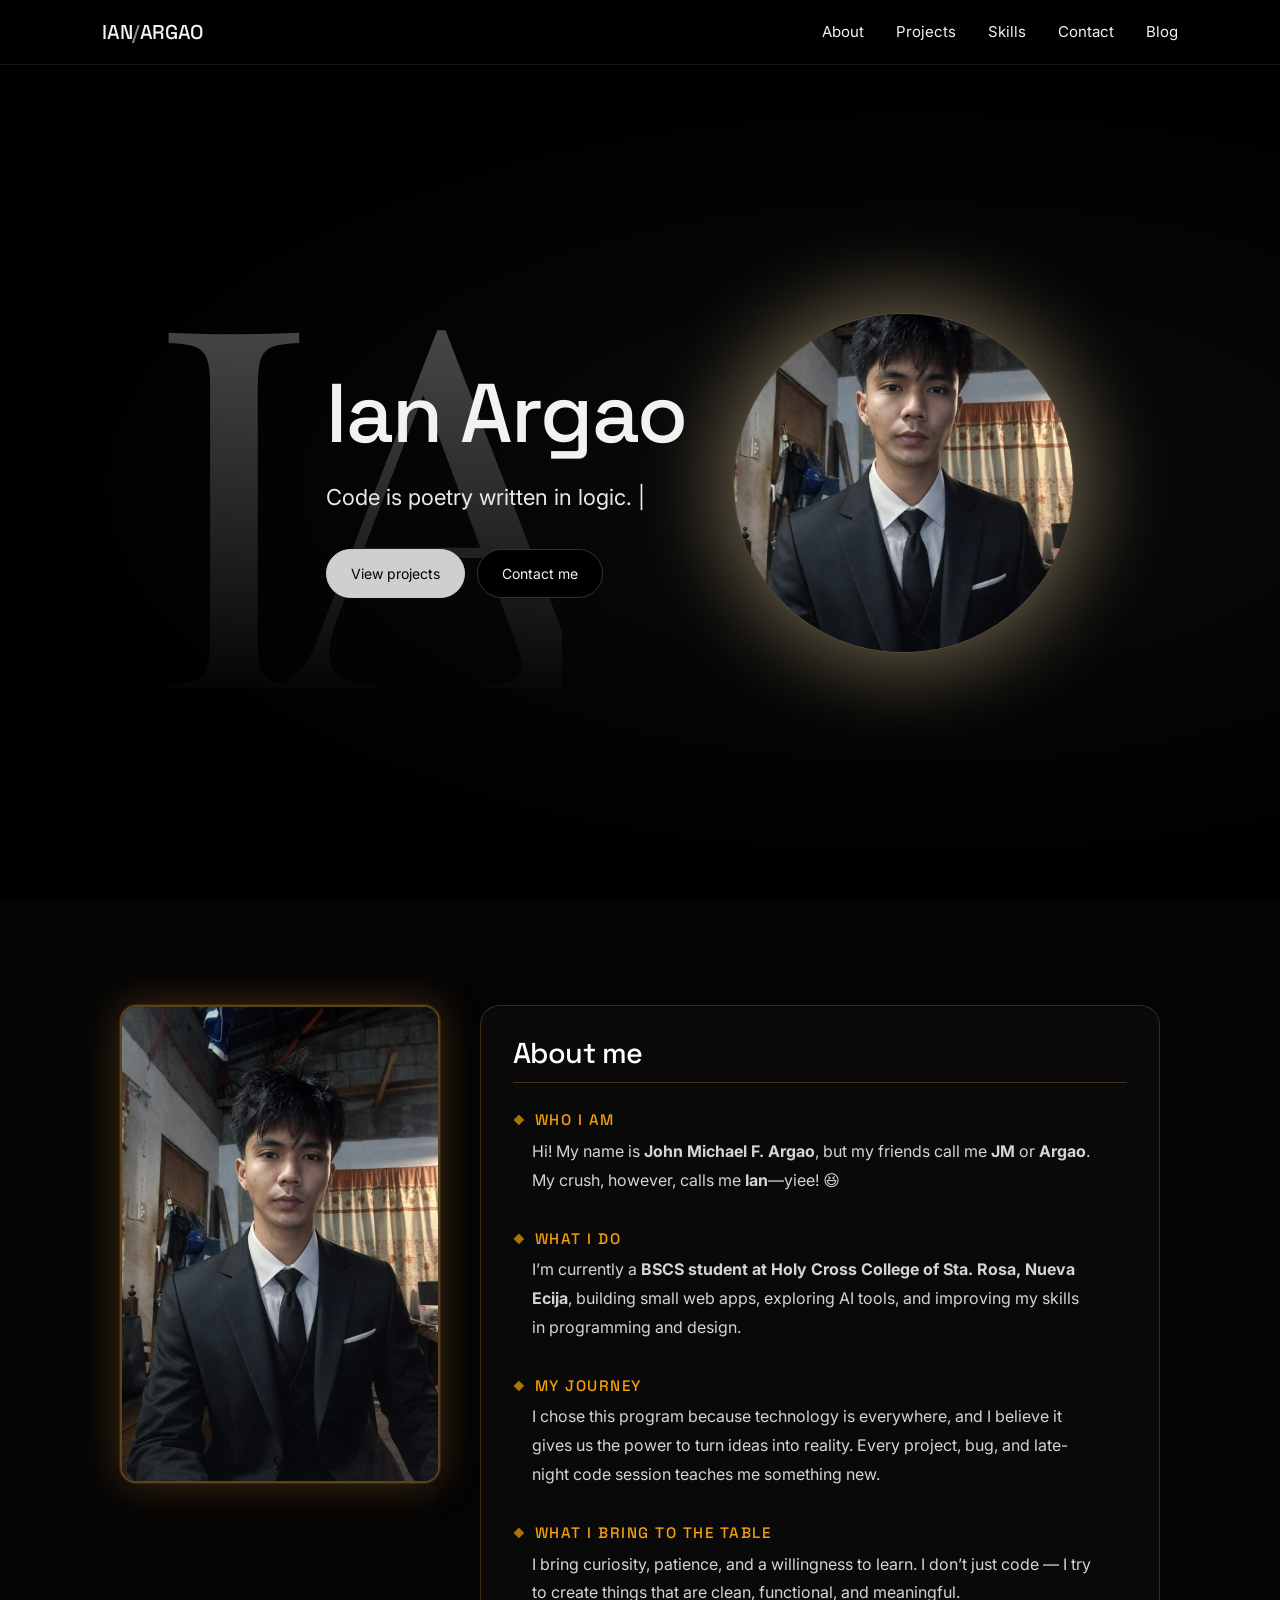
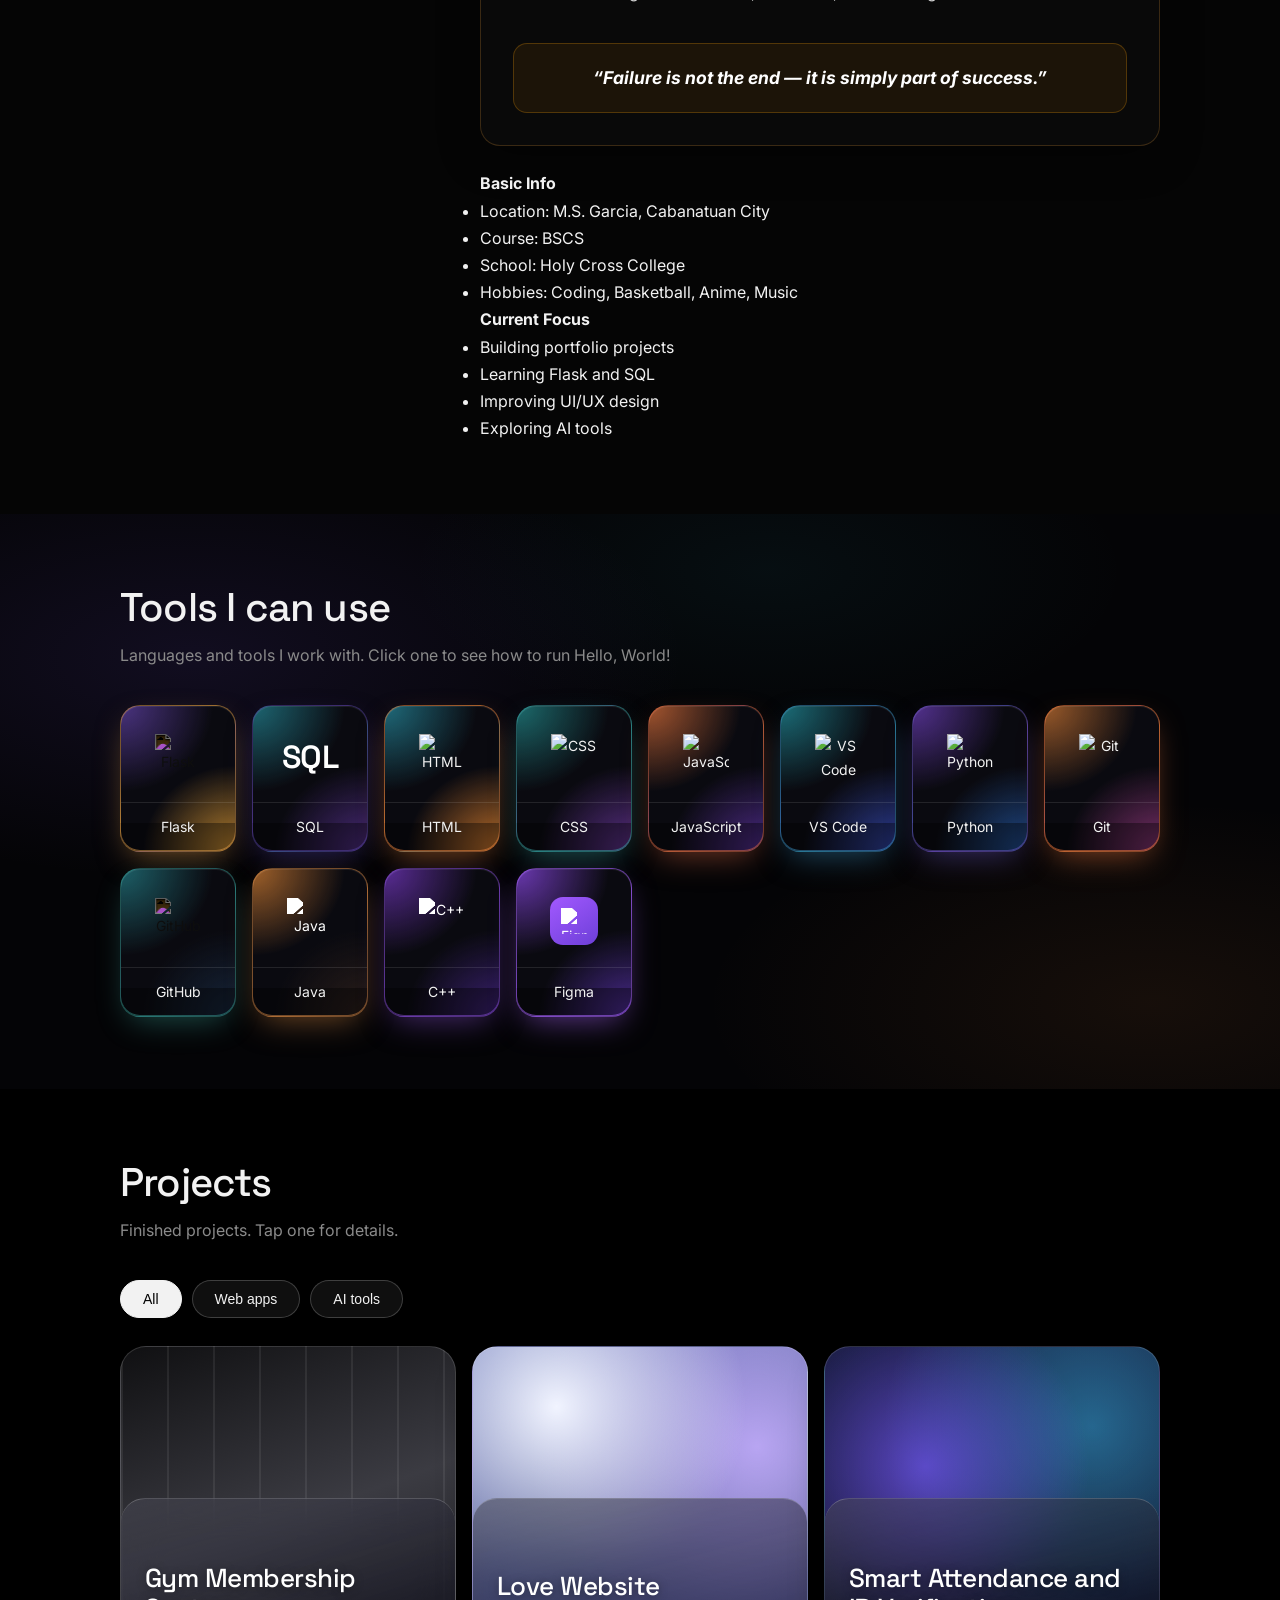
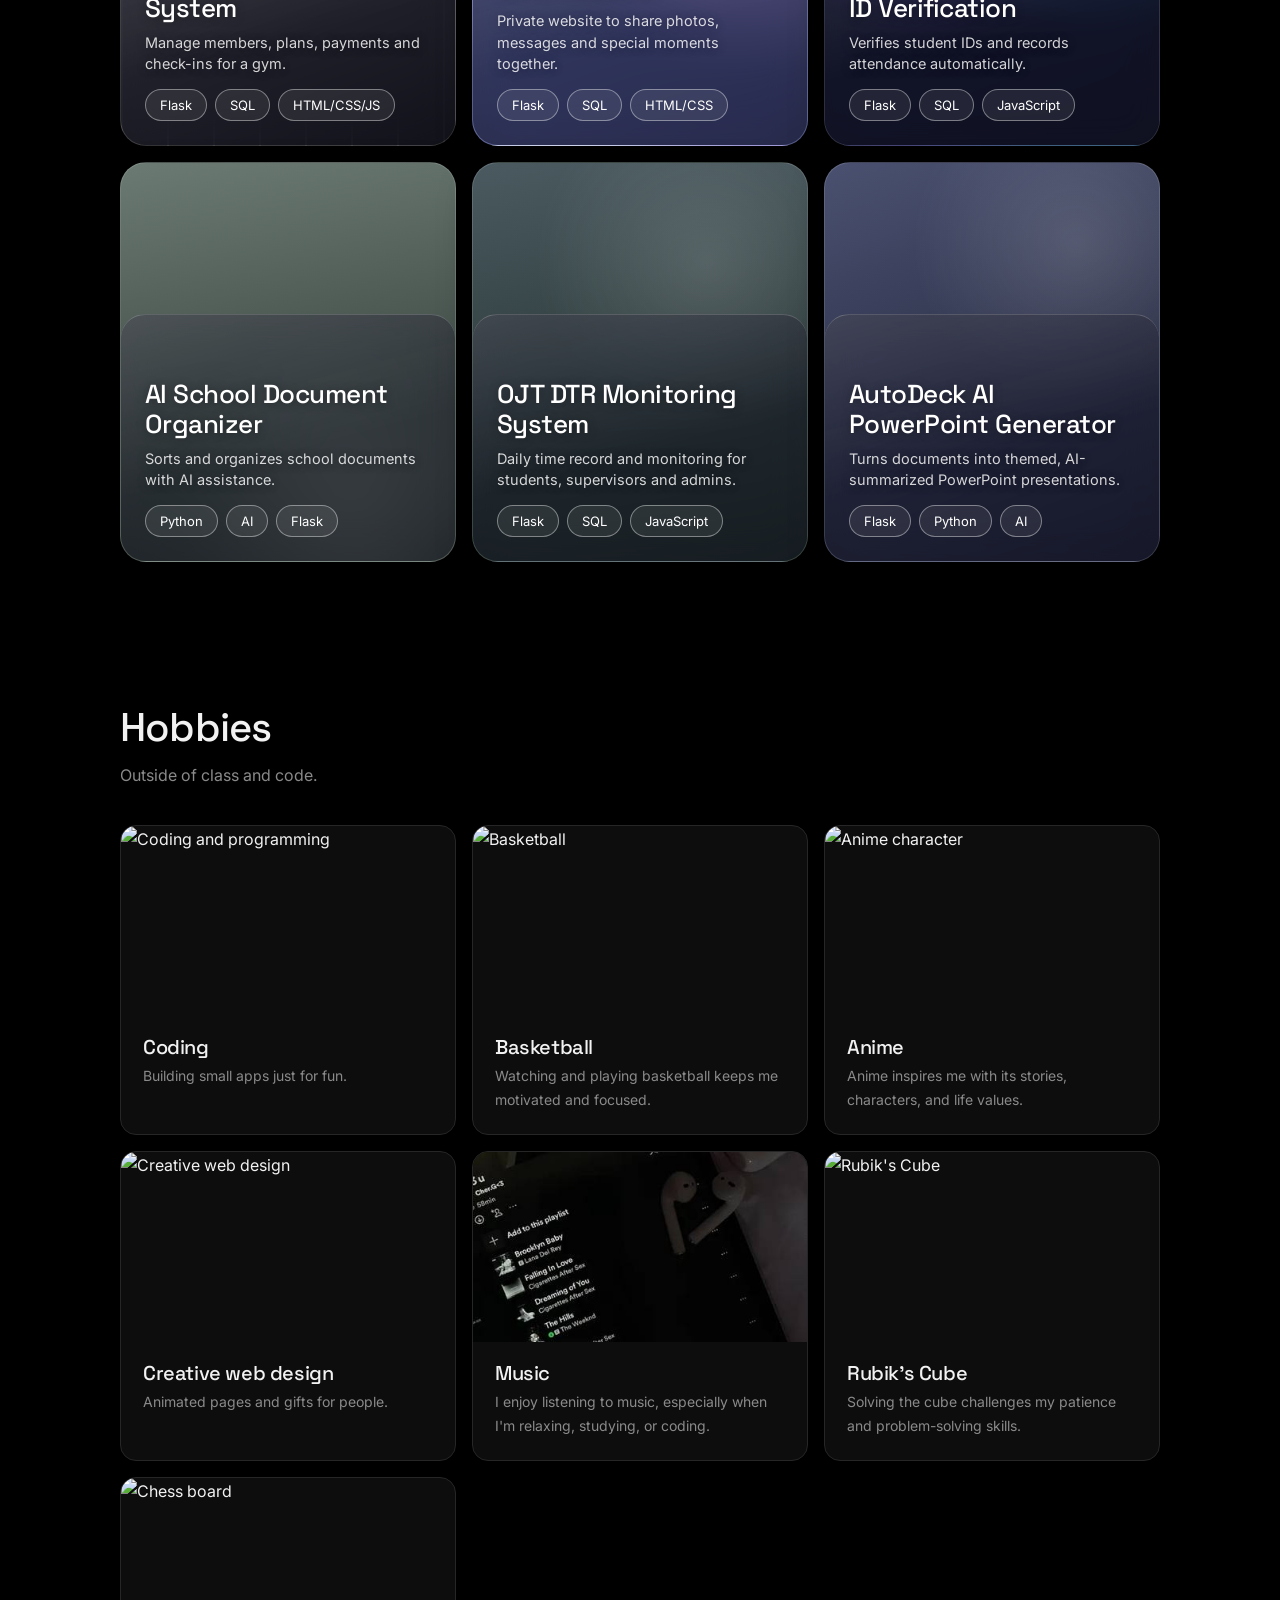
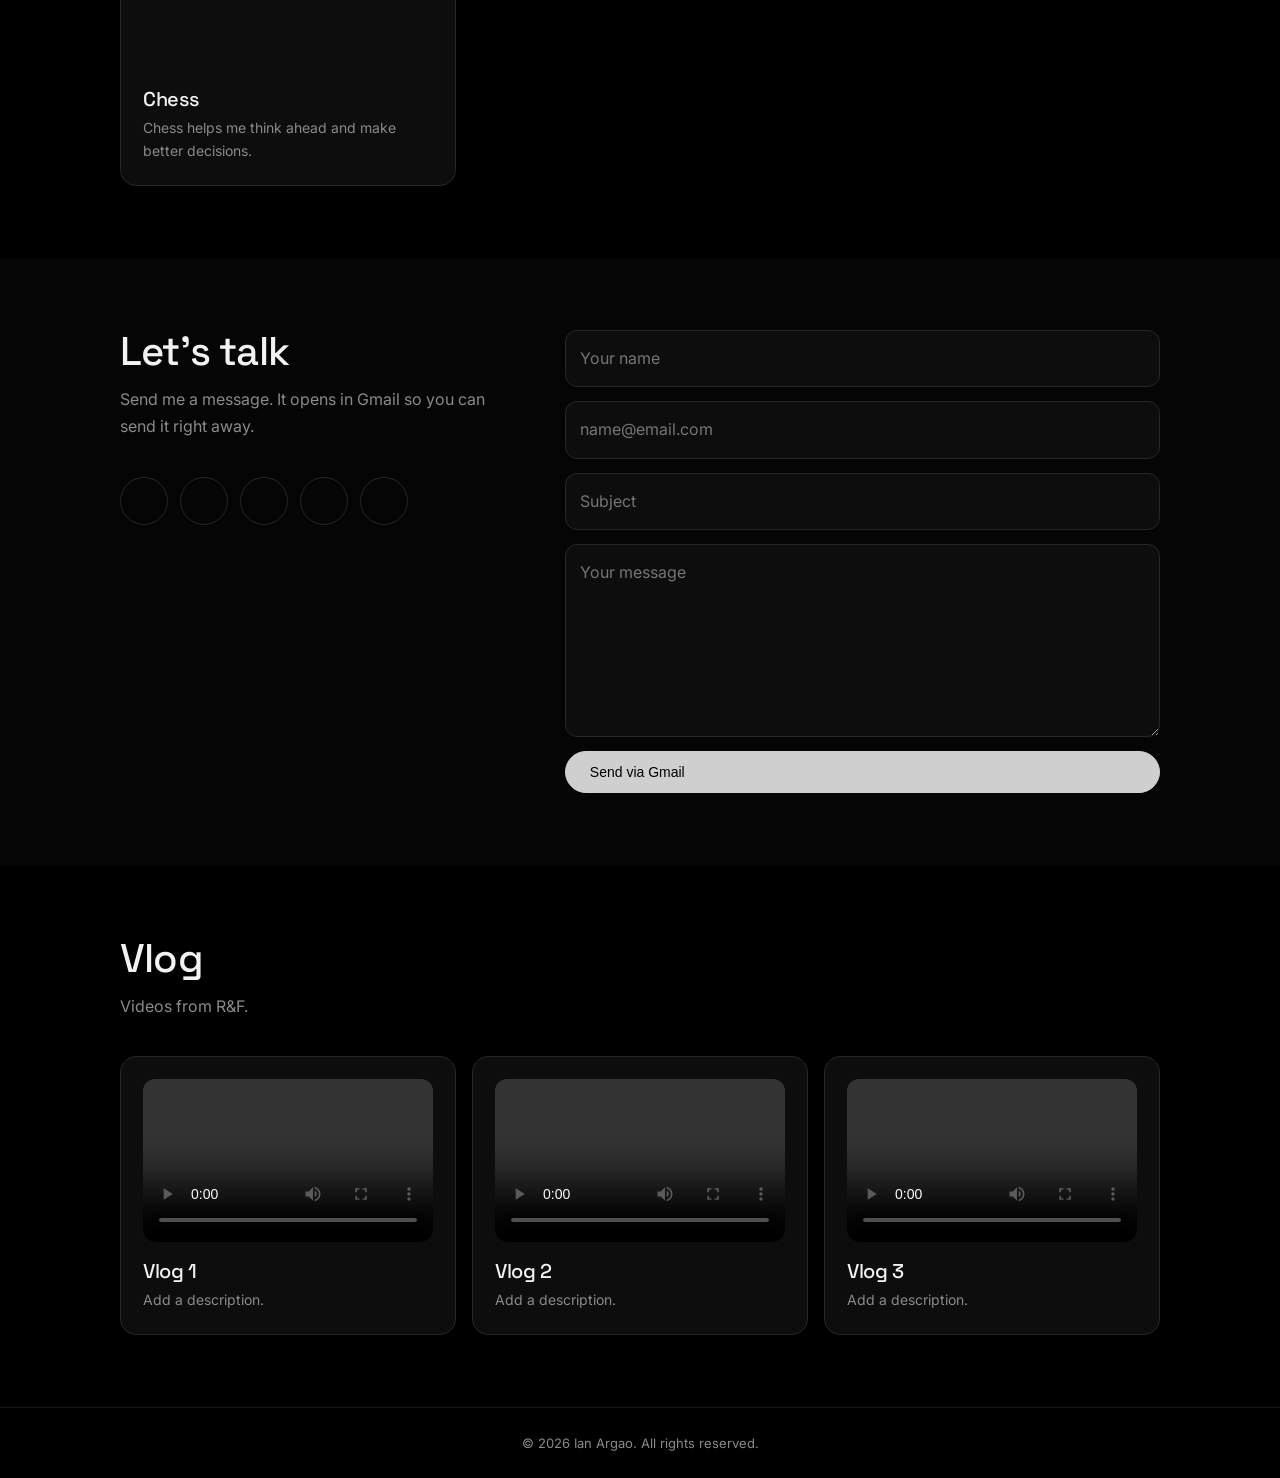
==== index.html @ 98737c6c "Change the design" ====
<!DOCTYPE html>
<html lang="en">
<head>
  <meta charset="utf-8">
  <meta name="viewport" content="width=device-width,initial-scale=1">

  <title>Home | Ian Argao</title>

  <link rel="preconnect" href="https://fonts.googleapis.com">
  <link href="https://fonts.googleapis.com/css2?family=Inter:wght@400;500&family=Space+Grotesk:wght@500&display=swap" rel="stylesheet">

  <link href="https://fonts.googleapis.com/css2?family=Playfair+Display:wght@400&display=swap" rel="stylesheet">

  <link rel="stylesheet" href="https://cdn.jsdelivr.net/npm/@tabler/icons-webfont@3/dist/tabler-icons.min.css">

  <link rel="stylesheet" href="style.css">
</head>

<body>

<!-- =========================================================
     NAVIGATION
========================================================= -->

<nav>
  <div class="wrap">

    <a class="logo" href="#home">
      IAN<span>/</span>ARGAO
    </a>

    <div class="links">
      <a href="#about">About</a>
      <a href="#projects">Projects</a>
      <a href="#skills">Skills</a>
      <a href="#contact">Contact</a>
      <a class="on" href="#vlog">Blog</a>
    </div>

    <button class="burger" aria-label="Menu">
      <i class="ti ti-menu-2"></i>
    </button>

  </div>
</nav>


<!-- =========================================================
     HERO
========================================================= -->

<header class="hero" id="home">

  <div class="wrap">

    <div>

      <div class="mono" aria-hidden="true">
        IA
      </div>

      <h1>
        Ian Argao
      </h1>

      <p
        class="type"
        data-w='[
          "Code is poetry written in logic.",
          "Failure is not the end but it is a part of Success",
          "Every bug is a lesson in disguise.",
          "Technology is best when it brings people together.",
          "The only way to learn is by building.",
          "Success is falling nine times and getting up ten.",
          "Your potential is endless — keep creating.",
          "Simple is harder than complex.",
          "Dream big, start small, code consistently.",
          "Strive for progress, not perfection."
        ]'
      >
        <span></span>
      </p>

      <div class="btns">

        <a class="btn solid" href="#projects">
          View projects
        </a>

        <a class="btn" href="#contact">
          Contact me
        </a>

      </div>

    </div>


    <div class="photo">

      <img
        class="on"
        src="images/ian.jpg"
        alt="Ian Argao"
      >

      <img
        src="images/anime.jpg"
        alt="Favorite anime art"
      >

    </div>

  </div>

</header>


<!-- =========================================================
     ABOUT
========================================================= -->

<!-- =========================================================
     ABOUT
========================================================= -->
<div id="about">
  <section>
    <div class="wrap">
      <div class="about-new-design">

        <!-- Left Profile Image -->
        <div class="about-profile">
          <img src="images/ian.jpg" alt="Ian Argao">
        </div>

        <!-- Right Content Cards -->
        <div class="about-cards">

          <!-- Main About Card -->
          <div class="about-card main-card">
            <h2>About me</h2>

            <div class="about-item">
              <h3>Who I Am</h3>
              <p class="sub">
                Hi! My name is <strong>John Michael F. Argao</strong>,
                but my friends call me <strong>JM</strong> or
                <strong>Argao</strong>. My crush, however, calls me
                <strong>Ian</strong>—yiee! 😆
              </p>
            </div>

            <div class="about-item">
              <h3>What I Do</h3>
              <p class="sub">
                I’m currently a <strong>BSCS student at Holy Cross College of Sta. Rosa, Nueva Ecija</strong>,
                building small web apps, exploring AI tools, and improving my skills in programming and design.
              </p>
            </div>

            <div class="about-item">
              <h3>My Journey</h3>
              <p class="sub">
                I chose this program because technology is everywhere, and I believe it gives us the power to turn ideas into reality.
                Every project, bug, and late-night code session teaches me something new.
              </p>
            </div>

            <div class="about-item">
              <h3>What I Bring to the Table</h3>
              <p class="sub">
                I bring curiosity, patience, and a willingness to learn. I don’t just code — I try to create things that are
                clean, functional, and meaningful.
              </p>
            </div>

            <!-- Quote Box -->
            <div class="about-quote">
              <p>
                <strong>“Failure is not the end — it is simply part of success.”</strong>
              </p>
            </div>
          </div>

          <!-- Side Info Cards -->
          <div class="about-side-cards">
            <div class="side-card">
              <h4>Basic Info</h4>
              <ul>
                <li><span>Location:</span> M.S. Garcia, Cabanatuan City</li>
                <li><span>Course:</span> BSCS</li>
                <li><span>School:</span> Holy Cross College</li>
                <li><span>Hobbies:</span> Coding, Basketball, Anime, Music</li>
              </ul>
            </div>

            <div class="side-card">
              <h4>Current Focus</h4>
              <ul>
                <li>Building portfolio projects</li>
                <li>Learning Flask and SQL</li>
                <li>Improving UI/UX design</li>
                <li>Exploring AI tools</li>
              </ul>
            </div>
          </div>

        </div>

      </div>
    </div>
  </section>
</div>


<!-- =========================================================
     SKILLS / TOOLS
========================================================= -->

  <section id="skills">

    <div class="wrap">

      <h2 class="rv">
        Tools I can use
      </h2>

      <p class="sub rv">
        Languages and tools I work with. Click one to see how to run Hello, World!
      </p>


      <div class="tools">

        <a
          class="tool rv"
          href="language.html#flask"
        >
          <div>
            <img
              src="https://cdn.jsdelivr.net/gh/devicons/devicon/icons/flask/flask-original.svg"
              alt="Flask"
              class="inv"
            >
          </div>
          Flask
        </a>


        <a
          class="tool rv"
          href="language.html#sql"
        >
          <div>
            <span class="txt">
              SQL
            </span>
          </div>
          SQL
        </a>


        <a
          class="tool rv"
          href="language.html#html"
        >
          <div>
            <img
              src="https://cdn.jsdelivr.net/gh/devicons/devicon/icons/html5/html5-original.svg"
              alt="HTML"
            >
          </div>
          HTML
        </a>


        <a
          class="tool rv"
          href="language.html#css"
        >
          <div>
            <img
              src="https://cdn.jsdelivr.net/gh/devicons/devicon/icons/css3/css3-original.svg"
              alt="CSS"
            >
          </div>
          CSS
        </a>


        <a
          class="tool rv"
          href="language.html#javascript"
        >
          <div>
            <img
              src="https://cdn.jsdelivr.net/gh/devicons/devicon/icons/javascript/javascript-original.svg"
              alt="JavaScript"
            >
          </div>
          JavaScript
        </a>


        <a
          class="tool rv"
          href="language.html#vscode"
        >
          <div>
            <img
              src="https://cdn.jsdelivr.net/gh/devicons/devicon/icons/vscode/vscode-original.svg"
              alt="VS Code"
            >
          </div>
          VS Code
        </a>


        <a
          class="tool rv"
          href="language.html#python"
        >
          <div>
            <img
              src="https://cdn.jsdelivr.net/gh/devicons/devicon/icons/python/python-original.svg"
              alt="Python"
            >
          </div>
          Python
        </a>


        <a
          class="tool rv"
          href="language.html#git"
        >
          <div>
            <img
              src="https://cdn.jsdelivr.net/gh/devicons/devicon/icons/git/git-original.svg"
              alt="Git"
            >
          </div>
          Git
        </a>


        <a
          class="tool rv"
          href="language.html#github"
        >
          <div>
            <img
              src="https://cdn.jsdelivr.net/gh/devicons/devicon/icons/github/github-original.svg"
              alt="GitHub"
              class="inv"
            >
          </div>
          GitHub
        </a>


        <a
          class="tool rv"
          href="language.html#java"
        >
          <div>
            <img
              src="https://cdn.jsdelivr.net/gh/devicons/devicon/icons/java/java-original.svg"
              alt="Java"
              class="wh"
            >
          </div>
          Java
        </a>


        <a
          class="tool rv"
          href="language.html#cpp"
        >
          <div>
            <img
              src="https://cdn.jsdelivr.net/gh/devicons/devicon/icons/cplusplus/cplusplus-original.svg"
              alt="C++"
              class="wh"
            >
          </div>
          C++
        </a>


        <a
          class="tool rv"
          href="language.html#figma"
        >
          <div>

            <span class="fig">

              <img
                src="https://cdn.jsdelivr.net/gh/devicons/devicon/icons/figma/figma-original.svg"
                alt="Figma"
                class="wh"
              >

            </span>

          </div>

          Figma

        </a>

      </div>

    </div>

  </section>

</div>


<!-- =========================================================
     PROJECTS
========================================================= -->

<div id="projects">

  <section>

    <div class="wrap">

      <h2>
        Projects
      </h2>

      <p class="sub">
        Finished projects. Tap one for details.
      </p>


      <div class="filters">

        <button
          class="btn on"
          data-f="all"
        >
          All
        </button>

        <button
          class="btn"
          data-f="web"
        >
          Web apps
        </button>

        <button
          class="btn"
          data-f="ai"
        >
          AI tools
        </button>

      </div>


      <div class="grid">


        <!-- GYM -->

        <a
          class="card proj rv proj-gym"
          href="project.html#gym"
          data-c="web"
          data-d="Manage members, plans, payments and check-ins for a gym."
        >

          <div class="pc">

            <i class="ti ti-folder"></i>

            <h3>
              Gym Membership System
            </h3>

            <p>
              Manage members, plans, payments and check-ins for a gym.
            </p>

            <div class="tags">

              <span class="tag">
                Flask
              </span>

              <span class="tag">
                SQL
              </span>

              <span class="tag">
                HTML/CSS/JS
              </span>

            </div>

          </div>

        </a>


        <!-- LOVE WEBSITE -->

        <a
          class="card proj rv proj-love"
          href="project.html#love"
          data-c="web"
          data-d="Private website with an admin account to upload photos, message and view shared pictures."
        >

          <div class="pc">

            <i class="ti ti-folder"></i>

            <h3>
              Love Website
            </h3>

            <p>
              Private website to share photos, messages and special moments together.
            </p>

            <div class="tags">

              <span class="tag">
                Flask
              </span>

              <span class="tag">
                SQL
              </span>

              <span class="tag">
                HTML/CSS
              </span>

            </div>

          </div>

        </a>


        <!-- ATTENDANCE -->

        <a
          class="card proj rv proj-attendance"
          href="project.html#attendance"
          data-c="web"
          data-d="Verifies student IDs and records attendance automatically."
        >

          <div class="pc">

            <i class="ti ti-folder"></i>

            <h3>
              Smart Attendance and ID Verification
            </h3>

            <p>
              Verifies student IDs and records attendance automatically.
            </p>

            <div class="tags">

              <span class="tag">
                Flask
              </span>

              <span class="tag">
                SQL
              </span>

              <span class="tag">
                JavaScript
              </span>

            </div>

          </div>

        </a>


        <!-- DOCUMENT ORGANIZER -->

        <a
          class="card proj rv proj-docs"
          href="project.html#docs"
          data-c="ai"
          data-d="Sorts and organizes school documents with AI assistance."
        >

          <div class="pc">

            <i class="ti ti-folder"></i>

            <h3>
              AI School Document Organizer
            </h3>

            <p>
              Sorts and organizes school documents with AI assistance.
            </p>

            <div class="tags">

              <span class="tag">
                Python
              </span>

              <span class="tag">
                AI
              </span>

              <span class="tag">
                Flask
              </span>

            </div>

          </div>

        </a>


        <!-- DTR -->

        <a
          class="card proj rv proj-dtr"
          href="project.html#dtr"
          data-c="web"
          data-d="Daily time record and monitoring for students, supervisors and admins."
        >

          <div class="pc">

            <i class="ti ti-folder"></i>

            <h3>
              OJT DTR Monitoring System
            </h3>

            <p>
              Daily time record and monitoring for students, supervisors and admins.
            </p>

            <div class="tags">

              <span class="tag">
                Flask
              </span>

              <span class="tag">
                SQL
              </span>

              <span class="tag">
                JavaScript
              </span>

            </div>

          </div>

        </a>


        <!-- AUTODECK -->

        <a
          class="card proj rv proj-ppt"
          href="project.html#autodeck"
          data-c="ai"
          data-d="Turns pasted text or PDF/DOCX/TXT files into a themed, AI-summarized PowerPoint."
        >

          <div class="pc">

            <i class="ti ti-folder"></i>

            <h3>
              AutoDeck AI PowerPoint Generator
            </h3>

            <p>
              Turns documents into themed, AI-summarized PowerPoint presentations.
            </p>

            <div class="tags">

              <span class="tag">
                Flask
              </span>

              <span class="tag">
                Python
              </span>

              <span class="tag">
                AI
              </span>

            </div>

          </div>

        </a>

      </div>

    </div>


  <!-- PROJECT MODAL -->

  <div class="modal">

    <div class="box">

      <h3></h3>

      <p class="md"></p>

      <div class="mt"></div>

      <p style="margin-top:20px">

        <button class="btn x">
          Close
        </button>

      </p>

    </div>

  </div>

</div>


<!-- =========================================================
     HOBBIES
========================================================= -->

<div id="hobbies">

  <section>

    <div class="wrap">

      <h2>
        Hobbies
      </h2>

      <p class="sub">
        Outside of class and code.
      </p>


      <div class="grid">


        <!-- =================================================
             CODING
        ================================================== -->

        <a class="card rv hobby-card" href="hobby.html#coding">

          <img
            class="hobby-img"
            src="https://images.unsplash.com/photo-1515879218367-8466d910aaa4?auto=format&fit=crop&w=900&q=85"
            alt="Coding and programming"
            loading="lazy"
          >

          <div class="hobby-content">

            <h3>
              Coding
            </h3>

            <p>
              Building small apps just for fun.
            </p>

          </div>

        </a>


        <!-- =================================================
             BASKETBALL
        ================================================== -->

        <a class="card rv hobby-card" href="hobby.html#basketball">

          <img
            class="hobby-img"
            src="https://images.unsplash.com/photo-1546519638-68e109498ffc?auto=format&fit=crop&w=900&q=85"
            alt="Basketball"
            loading="lazy"
          >

          <div class="hobby-content">

            <h3>
              Basketball
            </h3>

            <p>
              Watching and playing basketball keeps me motivated and focused.
            </p>

          </div>

        </a>


        <!-- =================================================
             ANIME
        ================================================== -->

        <a class="card rv hobby-card" href="hobby.html#anime">

          <img
            class="hobby-img"
            src="https://cdn-2.quibey.com/pfp/f878c011-aa70-40cc-969d-c46aca7443db-anime-guy-with-silver-hair-unique-anime-guy-pfp-4.png"
            alt="Anime character"
            loading="lazy"
          >

          <div class="hobby-content">

            <h3>
              Anime
            </h3>

            <p>
              Anime inspires me with its stories, characters, and life values.
            </p>

          </div>

        </a>


        <!-- =================================================
             CREATIVE WEB DESIGN
        ================================================== -->

        <a class="card rv hobby-card" href="hobby.html#webdesign">

          <img
            class="hobby-img"
            src="https://images.unsplash.com/photo-1547658719-da2b51169166?auto=format&fit=crop&w=900&q=85"
            alt="Creative web design"
            loading="lazy"
          >

          <div class="hobby-content">

            <h3>
              Creative web design
            </h3>

            <p>
              Animated pages and gifts for people.
            </p>

          </div>

        </a>


        <!-- =================================================
             MUSIC
        ================================================== -->

        <a class="card rv hobby-card" href="hobby.html#music">

          <img
            class="hobby-img"
            src="[data-uri]"
            alt="Spotify playlist with AirPods"
            loading="lazy"
          >

          <div class="hobby-content">

            <h3>
              Music
            </h3>

            <p>
              I enjoy listening to music, especially when I'm relaxing, studying, or coding.
            </p>

          </div>

        </a>


        <!-- =================================================
             RUBIK'S CUBE
        ================================================== -->

       <a class="card rv hobby-card" href="hobby.html#rubiks">

  <img
    class="hobby-img"
    src="https://a.allegroimg.com/original/1186ab/64e06f784b9dbf3ba6a0d94637cf/KOSTKA-RUBIKA-ORYGINALNA-RUBIK-S-KLASYCZNA-3X3-Stan-opakowania-oryginalne"
    alt="Rubik's Cube"
    loading="lazy"
  >

  <div class="hobby-content">

    <h3>
      Rubik's Cube
    </h3>

    <p>
      Solving the cube challenges my patience and problem-solving skills.
    </p>

  </div>

</a>


        <!-- =================================================
             CHESS
        ================================================== -->

        <a class="card rv hobby-card" href="hobby.html#chess">

          <img
            class="hobby-img"
            src="https://images.unsplash.com/photo-1586165368502-1bad197a6461?auto=format&fit=crop&w=900&q=85"
            alt="Chess board"
            loading="lazy"
          >

          <div class="hobby-content">

            <h3>
              Chess
            </h3>

            <p>
              Chess helps me think ahead and make better decisions.
            </p>

          </div>

        </a>

      </div>

    </div>

  </section>

</div>


<!-- =========================================================
     CONTACT
========================================================= -->

<div id="contact">

  <section>

    <div class="wrap">

      <div class="two">


        <div>

          <h2>
            Let's talk
          </h2>

          <p class="sub">
            Send me a message. It opens in Gmail so you can send it right away.
          </p>


          <div class="social">

            <a
              href="https://www.google.com/search?q=gmail"
              target="_blank"
              rel="noopener noreferrer"
              aria-label="Gmail"
            >
              <i class="ti ti-brand-gmail"></i>
            </a>


            <a
              href="https://www.google.com/search?q=github"
              target="_blank"
              rel="noopener noreferrer"
              aria-label="GitHub"
            >
              <i class="ti ti-brand-github"></i>
            </a>


            <a
              href="https://www.google.com/search?q=facebook"
              target="_blank"
              rel="noopener noreferrer"
              aria-label="Facebook"
            >
              <i class="ti ti-brand-facebook"></i>
            </a>


            <a
              href="https://www.google.com/search?q=instagram"
              target="_blank"
              rel="noopener noreferrer"
              aria-label="Instagram"
            >
              <i class="ti ti-brand-instagram"></i>
            </a>


            <a
              href="https://www.google.com/search?q=linkedin"
              target="_blank"
              rel="noopener noreferrer"
              aria-label="LinkedIn"
            >
              <i class="ti ti-brand-linkedin"></i>
            </a>

          </div>

        </div>


        <form id="cf">

          <input
            name="name"
            placeholder="Your name"
            required
          >

          <input
            name="email"
            type="email"
            placeholder="name@email.com"
            required
          >

          <input
            name="subject"
            placeholder="Subject"
            required
          >

          <textarea
            name="message"
            rows="6"
            placeholder="Your message"
            required
          ></textarea>

          <button
            class="btn solid"
            type="submit"
          >
            Send via Gmail
          </button>

        </form>

      </div>

    </div>

  </section>

</div>


<!-- =========================================================
     VLOG
========================================================= -->

<div id="vlog">

  <section>

    <div class="wrap">

      <h2>
        Vlog
      </h2>

      <p class="sub">
        Videos from R&F.
      </p>


      <div class="grid">


        <div class="card rv">

          <video
            controls
            preload="metadata"
            src="videos/vlog1.mp4"
          ></video>

          <h3>
            Vlog 1
          </h3>

          <p>
            Add a description.
          </p>

        </div>


        <div class="card rv">

          <video
            controls
            preload="metadata"
            src="videos/vlog2.mp4"
          ></video>

          <h3>
            Vlog 2
          </h3>

          <p>
            Add a description.
          </p>

        </div>


        <div class="card rv">

          <video
            controls
            preload="metadata"
            src="videos/vlog3.mp4"
          ></video>

          <h3>
            Vlog 3
          </h3>

          <p>
            Add a description.
          </p>

        </div>

      </div>

    </div>

  </section>

</div>


<!-- =========================================================
     FOOTER
========================================================= -->

<footer
  style="
    text-align: center;
    padding: 1.5rem 0;
  "
>

  &copy; 2026 Ian Argao. All rights reserved.

</footer>


<!-- =========================================================
     BACK TO TOP
========================================================= -->

<button
  class="up"
  aria-label="Back to top"
>

  <i class="ti ti-arrow-up"></i>

</button>


<!-- =========================================================
     PROJECT CLICK HANDLER
========================================================= -->

<script>

document.addEventListener(
  "click",
  function(e) {

    if (
      e.target.closest("a.proj")
    ) {
      e.stopPropagation();
    }

  },
  true
);

</script>


<!-- =========================================================
     MAIN JAVASCRIPT
========================================================= -->

<script src="script.js"></script>

</body>
</html>
---- style.css ----
:root{--bg:#000;--card:#0d0d0d;--line:#262626;--tx:#f2f2f2;--mut:#8a8a8a}
*{box-sizing:border-box;margin:0;padding:0}html{scroll-behavior:smooth}
body{background:var(--bg);color:var(--tx);font:16px/1.7 Inter,system-ui,sans-serif}
h1,h2,h3,.logo{font-family:"Space Grotesk",Inter,sans-serif;font-weight:500;letter-spacing:-.02em;line-height:1.1}
a{color:inherit;text-decoration:none}img{max-width:100%;display:block}
.wrap{max-width:1080px;margin:0 auto;padding:0 20px}
nav{position:sticky;top:0;z-index:20;background:rgba(0,0,0,.92);border-bottom:1px solid #161616}
nav .wrap{display:flex;align-items:center;justify-content:space-between;height:64px}
.logo{font-size:20px}.logo span{color:var(--mut)}
.links{display:flex;gap:28px;font-size:14px;color:var(--mut)}
.links a{transition:color .2s}.links a:hover,.links a.on{color:var(--tx)}
.burger{display:none;background:none;border:0;color:var(--tx);font-size:26px;cursor:pointer}
section{padding:72px 0}h2{font-size:clamp(28px,5vw,40px);margin-bottom:12px}
.sub{color:var(--mut);max-width:560px;margin-bottom:36px}
.hero{min-height:calc(100vh - 64px);display:flex;align-items:center;padding:40px 0}
.hero .wrap{display:grid;grid-template-columns:1.1fr .9fr;gap:48px;align-items:center}
.hero h1{font-size:clamp(48px,9vw,96px)}
.type{color:var(--mut);font-size:20px;margin:20px 0 32px;min-height:34px}
.type:after{content:"|";animation:blink 1s steps(1) infinite}
@keyframes blink{50%{opacity:0}}
.btn{display:inline-flex;align-items:center;gap:8px;padding:12px 24px;border-radius:999px;border:1px solid var(--line);font-size:14px;cursor:pointer;background:none;color:var(--tx);transition:.2s}
.btn:hover{border-color:#666}.btn.solid{background:var(--tx);color:#000;border-color:var(--tx)}.btn.solid:hover{background:#fff}
.btns{display:flex;gap:12px;flex-wrap:wrap}
.photo{position:relative;aspect-ratio:4/5;border-radius:20px;overflow:hidden;background:var(--card);border:1px solid var(--line)}
.photo img{position:absolute;inset:0;width:100%;height:100%;object-fit:cover;opacity:0;transition:opacity 1.2s}
.photo img.on{opacity:1}
.grid{display:grid;grid-template-columns:repeat(3,1fr);gap:16px}
.card{background:var(--card);border:1px solid var(--line);border-radius:16px;padding:22px;transition:transform .25s,border-color .25s}
.card:hover{transform:translateY(-4px);border-color:#555}
.card h3{font-size:20px;margin:10px 0 6px}.card p{color:var(--mut);font-size:14px}
.card i{font-size:28px}.tag{display:inline-block;font-size:12px;color:var(--mut);border:1px solid var(--line);border-radius:999px;padding:2px 10px;margin:10px 6px 0 0}
.tools{display:grid;grid-template-columns:repeat(auto-fill,minmax(110px,1fr));gap:14px}
.tool{text-align:center;font-size:13px;color:var(--mut)}.tool div{background:#fff;border-radius:16px;height:84px;display:grid;place-items:center;margin-bottom:8px;transition:transform .25s}
.tool:hover div{transform:scale(1.06)}.tool img{width:44px;height:44px}
.two{display:grid;grid-template-columns:.8fr 1.2fr;gap:48px;align-items:start}
.filters{display:flex;gap:10px;margin-bottom:28px;flex-wrap:wrap}.filters .btn.on{background:var(--tx);color:#000}
.card.proj{cursor:pointer}.hide{display:none}
.modal{position:fixed;inset:0;background:rgba(0,0,0,.8);display:none;place-items:center;z-index:50;padding:20px}
.modal.open{display:grid}.modal .box{background:var(--card);border:1px solid var(--line);border-radius:20px;padding:32px;max-width:520px;width:100%}
.modal h3{font-size:28px;margin-bottom:10px}.modal p{color:var(--mut);margin-bottom:16px}
form{display:grid;gap:14px}input,textarea{background:var(--card);border:1px solid var(--line);border-radius:12px;padding:14px;color:var(--tx);font:inherit;width:100%}
input:focus,textarea:focus{outline:0;border-color:#777}
.social{display:flex;gap:12px;flex-wrap:wrap;margin-top:24px}.social a{width:48px;height:48px;border:1px solid var(--line);border-radius:50%;display:grid;place-items:center;font-size:22px;transition:.2s}.social a:hover{background:var(--tx);color:#000}
video{width:100%;border-radius:12px;background:#111;aspect-ratio:16/9}
.up{position:fixed;right:20px;bottom:20px;width:46px;height:46px;border-radius:50%;background:var(--tx);color:#000;border:0;font-size:22px;cursor:pointer;display:none;z-index:15}
footer{border-top:1px solid #161616;padding:28px 0;color:var(--mut);font-size:13px;text-align:center}
.rv{opacity:0;transform:translateY(16px);transition:.6s}.rv.in{opacity:1;transform:none}
@media(max-width:820px){
  .burger{display:block}
  .links{
    display:none;
    position:absolute;
    top:64px;
    left:0;
    right:0;
    background:#000;
    flex-direction:column;
    padding:16px 20px;
    gap:16px;
    border-bottom:1px solid var(--line)
  }
  .links.open{display:flex}
  .hero .wrap,.two,.grid{grid-template-columns:1fr}
  .photo{max-width:360px}
}
@media(prefers-reduced-motion:reduce){
  *{animation:none!important;transition:none!important}
  .rv{opacity:1;transform:none}
}
#home,#about,#skills,#projects,#features,#hobbies,#contact,#vlog{
  scroll-margin-top:64px
}
#about,#features,#contact{background:#050505}
/* ---- Screenshot match ---- */
nav .wrap{max-width:1400px;padding:0 8%}
.links{gap:32px;font-size:15px;color:var(--tx)}
.links a{position:relative;display:flex;align-items:center;height:64px}
.links a:hover:after,.links a.on:after{
  content:"";
  position:absolute;
  left:0;
  right:0;
  bottom:0;
  height:2px;
  background:#fff
}
.hero{
  position:relative;
  overflow:hidden;
  background:radial-gradient(ellipse at 72% 50%,#0b0b0b,#000 70%)
}
.hero .wrap{
  max-width:1300px;
  grid-template-columns:1.15fr .85fr
}
.hero .wrap>div:first-child{
  position:relative;
  padding-left:clamp(0px,14vw,240px)
}
.mono{
  position:absolute;
  left:0;
  top:50%;
  transform:translateY(-50%);
  z-index:0;
  font-family:"Playfair Display",serif;
  font-size:clamp(260px,40vw,620px);
  line-height:.8;
  letter-spacing:-.08em;
  background:linear-gradient(180deg,rgba(255,255,255,.3),rgba(255,255,255,.02));
  -webkit-background-clip:text;
  background-clip:text;
  color:transparent;
  pointer-events:none;
  user-select:none
}
.hero h1,.hero .type,.hero .btns{
  position:relative;
  z-index:1
}
.hero h1{
  font-size:clamp(48px,6.5vw,96px);
  white-space:nowrap
}
.hero .type{
  color:#eaeaea;
  font-size:22px
}
.btn.solid{
  background:#cfcfcf;
  border-color:#cfcfcf
}
.hero .btn:not(.solid){
  background:#000;
  border-color:#333
}
.hero .photo{
  width:100%;
  max-width:420px;
  aspect-ratio:1/1;
  justify-self:center;
  border:0;
  border-radius:50%;
  box-shadow:
    0 0 90px 10px rgba(255,226,170,.45),
    0 0 0 1px rgba(255,255,255,.08)
}
@media(max-width:820px){
  nav .wrap{padding:0 20px}
  .links a{height:auto}
  .hero .wrap{grid-template-columns:1fr}
  .hero .wrap>div:first-child{padding-left:0}
  .mono{font-size:60vw;opacity:.7}
}
/* Tools: 4 columns x 3 rows on phones */
@media(max-width:600px){
  .tools{
    grid-template-columns:repeat(4,1fr);
    gap:10px
  }
  .tool{font-size:11px}
  .tool div{
    height:68px;
    border-radius:14px
  }
  .tool img{
    width:34px;
    height:34px
  }
}
/* ---- Tools: dark glass cards ---- */
.tools{gap:16px}
.tool{
  display:flex;
  flex-direction:column;
  text-align:center;
  color:var(--tx);
  font-size:14px;
  padding-bottom:12px;
  border:1px solid rgba(255,255,255,.1);
  border-radius:20px;
  overflow:hidden;
  background:
    linear-gradient(145deg,var(--a,rgba(120,80,200,.35)),var(--b,rgba(255,170,60,.15))),
    #0a0a10;
  box-shadow:
    0 10px 30px rgba(0,0,0,.45),
    0 0 24px var(--b,transparent);
  transition:transform .25s,border-color .25s,opacity .6s
}
.tool:hover{
  transform:translateY(-4px);
  border-color:rgba(255,255,255,.28)
}
.tool div{
  background:none;
  height:auto;
  border-radius:0;
  margin:0 0 12px;
  padding:28px 0 22px;
  border-bottom:1px solid rgba(255,255,255,.07);
  display:grid;
  place-items:center;
  flex:1
}
.tool:hover div{transform:none}
.tool img{width:46px;height:46px}
.tool img.inv{filter:invert(1)}
.tool img.wh{filter:brightness(0) invert(1)}
.tool .txt{
  font:600 32px/1 "Space Grotesk",Inter,sans-serif;
  color:#fff;
  letter-spacing:-.02em
}
.tool .fig{
  display:grid;
  place-items:center;
  width:48px;
  height:48px;
  border-radius:13px;
  background:linear-gradient(145deg,#a259ff,#6d3fd8)
}
.tool .fig img{
  width:26px;
  height:26px
}
.tool:nth-child(1){--a:rgba(130,90,210,.40);--b:rgba(255,170,60,.18)}
.tool:nth-child(2){--a:rgba(40,160,170,.30);--b:rgba(130,70,200,.28)}
.tool:nth-child(3){--a:rgba(255,120,60,.30);--b:rgba(40,150,160,.25)}
.tool:nth-child(4){--a:rgba(40,170,170,.32);--b:rgba(140,70,200,.25)}
.tool:nth-child(5){--a:rgba(255,110,70,.30);--b:rgba(120,70,200,.28)}
.tool:nth-child(6){--a:rgba(30,120,200,.32);--b:rgba(40,170,160,.22)}
.tool:nth-child(7){--a:rgba(130,80,210,.32);--b:rgba(40,120,210,.28)}
.tool:nth-child(8){--a:rgba(255,170,60,.25);--b:rgba(140,60,190,.30)}
.tool:nth-child(9){--a:rgba(40,160,160,.28);--b:rgba(30,90,170,.28)}
.tool:nth-child(10){--a:rgba(255,160,70,.25);--b:rgba(150,80,60,.30)}
.tool:nth-child(11){--a:rgba(130,60,200,.40);--b:rgba(90,50,170,.30)}
.tool:nth-child(12){--a:rgba(150,80,230,.35);--b:rgba(110,60,200,.30)}
@media(max-width:600px){
  .tools{gap:10px}
  .tool{
    font-size:11px;
    border-radius:14px;
    padding-bottom:8px
  }
  .tool div{
    padding:16px 0 12px;
    margin-bottom:8px
  }
  .tool img{
    width:30px;
    height:30px
  }
  .tool .txt{font-size:20px}
  .tool .fig{
    width:32px;
    height:32px;
    border-radius:9px
  }
  .tool .fig img{
    width:18px;
    height:18px
  }
}
/* ---- Tools: richer gradient backgrounds like the design ---- */
.tool{
  background:
    linear-gradient(to top,rgba(0,0,0,.38) 0,rgba(0,0,0,.38) 19%,transparent 19%),
    radial-gradient(130% 95% at 0% 0%,var(--c1),transparent 62%),
    radial-gradient(130% 95% at 100% 100%,var(--c2),transparent 62%),
    #0a0a10;
  border:1px solid var(--edge);
  box-shadow:
    0 12px 32px -10px var(--edge),
    inset 0 -1px 0 var(--edge),
    inset 0 1px 0 rgba(255,255,255,.08)
}
.tool div{border-bottom-color:rgba(255,255,255,.1)}
.tool:nth-child(1){--c1:#4a3380;--c2:#b9822f;--edge:rgba(214,150,70,.55)}
.tool:nth-child(2){--c1:#1d6672;--c2:#4a2a7a;--edge:rgba(90,70,170,.5)}
.tool:nth-child(3){--c1:#1f6a7a;--c2:#c0702a;--edge:rgba(230,130,60,.55)}
.tool:nth-child(4){--c1:#1c6a6c;--c2:#5a2f86;--edge:rgba(60,170,170,.5)}
.tool:nth-child(5){--c1:#a4552f;--c2:#4d2a86;--edge:rgba(230,110,70,.5)}
.tool:nth-child(6){--c1:#1b6d78;--c2:#2e3f9a;--edge:rgba(60,150,200,.5)}
.tool:nth-child(7){--c1:#53318f;--c2:#1f4a8a;--edge:rgba(110,90,200,.5)}
.tool:nth-child(8){--c1:#9a5a2a;--c2:#7a2f6a;--edge:rgba(240,120,60,.55)}
.tool:nth-child(9){--c1:#1d6068;--c2:#16253a;--edge:rgba(60,170,160,.45)}
.tool:nth-child(10){--c1:#a0612a;--c2:#2a1e1a;--edge:rgba(220,140,70,.5)}
.tool:nth-child(11){--c1:#5a2c96;--c2:#3a2070;--edge:rgba(140,80,220,.5)}
.tool:nth-child(12){--c1:#6a38b0;--c2:#4a2a90;--edge:rgba(170,100,255,.55)}
/* ---- Skills section background + clickable cards ---- */
#skills{
  background:
    radial-gradient(55% 55% at 15% 25%,rgba(100,70,190,.14),transparent 70%),
    radial-gradient(50% 50% at 90% 85%,rgba(210,120,50,.09),transparent 70%),
    radial-gradient(40% 40% at 60% 10%,rgba(40,150,170,.07),transparent 70%),
    #040406
}
a.tool{cursor:pointer;color:var(--tx)}
a.tool:focus-visible{
  outline:2px solid #fff;
  outline-offset:3px
}
/* ---- Projects: image cards with frosted glass panel ---- */
.filters .btn{
  background:rgba(255,255,255,.06);
  border-color:rgba(255,255,255,.2);
  font-weight:500;
  padding:10px 22px;
  backdrop-filter:blur(8px)
}
.filters .btn:hover{border-color:rgba(255,255,255,.5)}
.filters .btn.on{
  background:#f2f2f2;
  color:#000;
  border-color:#f2f2f2
}
.card.proj{
  position:relative;
  display:flex;
  flex-direction:column;
  justify-content:flex-end;
  height:400px;
  padding:0;
  overflow:hidden;
  border:1px solid rgba(255,255,255,.14);
  border-radius:26px;
  background-color:#14141a;
  background-size:cover;
  background-position:center;
  box-shadow:0 14px 40px -12px rgba(0,0,0,.7)
}
.card.proj.hide{display:none}
.card.proj:hover{
  border-color:rgba(255,255,255,.35);
  transform:translateY(-5px)
}
.card.proj .pc{
  height:62%;
  display:flex;
  flex-direction:column;
  justify-content:flex-end;
  padding:20px 24px 24px;
  background:linear-gradient(165deg,rgba(255,255,255,.16),rgba(255,255,255,.05));
  -webkit-backdrop-filter:blur(18px) saturate(1.2);
  backdrop-filter:blur(18px) saturate(1.2);
  border-top:1px solid rgba(255,255,255,.22);
  border-radius:24px 24px 0 0
}
.card.proj .pc i{
  font-size:30px;
  color:#fff;
  margin-bottom:auto
}
.card.proj h3{
  font-size:clamp(20px,2.2vw,26px);
  color:#fff;
  margin:14px 0 8px;
  line-height:1.15
}
.card.proj p{
  color:rgba(255,255,255,.82);
  font-size:14.5px;
  line-height:1.5
}
.card.proj .tags{
  display:flex;
  flex-wrap:wrap;
  gap:8px;
  margin-top:14px
}
.card.proj .tag{
  margin:0;
  color:#fff;
  font-size:13px;
  padding:4px 14px;
  border-color:rgba(255,255,255,.4);
  background:rgba(255,255,255,.08)
}
/* backgrounds: drop your own photo in images/projects/ to replace the gradient art */
.proj-gym{
  background-image:var(--img,none),repeating-linear-gradient(90deg,rgba(255,255,255,.07) 0 2px,transparent 2px 46px),linear-gradient(160deg,#101012,#3b3b42 45%,#0d0d10);
  --img:url(images/projects/gym.jpg)
}
.proj-love{
  background-image:var(--img,none),radial-gradient(circle at 25% 15%,#f1f4ff,transparent 45%),radial-gradient(circle at 85% 25%,#b8a5f2,transparent 55%),linear-gradient(160deg,#6c78b8,#3a3f6e);
  --img:url(images/projects/love.jpg)
}
.proj-attendance{
  background-image:var(--img,none),radial-gradient(circle at 30% 30%,rgba(120,90,255,.7),transparent 45%),radial-gradient(circle at 80% 20%,rgba(60,200,255,.45),transparent 50%),linear-gradient(160deg,#171b3d,#0a0c1c);
  --img:url(images/projects/attendance.jpg)
}
.proj-docs{
  background-image:var(--img,none),radial-gradient(circle at 70% 85%,rgba(255,255,255,.18),transparent 45%),linear-gradient(170deg,#6b7a73,#26302b);
  --img:url(images/projects/docs.jpg)
}
.proj-dtr{
  background-image:var(--img,none),radial-gradient(circle at 70% 25%,rgba(255,255,255,.14),transparent 45%),linear-gradient(170deg,#4a5a60,#18241f);
  --img:url(images/projects/dtr.jpg)
}
.proj-ppt{
  background-image:var(--img,none),radial-gradient(circle at 75% 20%,rgba(255,255,255,.14),transparent 40%),linear-gradient(160deg,#4a5170,#171a2c);
  --img:url(images/projects/autodeck.jpg)
}
@media(max-width:820px){
  .card.proj{height:380px}
}
/* ---- Projects: readable glass panel (dark tint so white text always shows) ---- */
.card.proj .pc{
  --tint:rgba(22,22,36,.5);
  background:
    linear-gradient(165deg,rgba(255,255,255,.12),rgba(255,255,255,0) 55%),
    var(--tint)
}
.proj-love .pc{--tint:rgba(52,42,112,.58)}
.proj-docs .pc{--tint:rgba(26,42,34,.64)}
.card.proj h3,.card.proj p{
  text-shadow:0 1px 10px rgba(0,0,0,.4)
}
/* =========================================================
   ABOUT SECTION — NEW DESIGN MATCHING YOUR REFERENCE
========================================================= */
.about-new-design {
  display: grid;
  grid-template-columns: 320px 1fr;
  gap: 2.5rem;
  align-items: start;
  margin-top: 2rem;
}

.about-profile img {
  width: 100%;
  border-radius: 16px;
  border: 2px solid rgba(255, 180, 60, 0.35);
  box-shadow: 
    0 0 0 1px rgba(255, 255, 255, 0.08),
    0 0 40px rgba(255, 160, 50, 0.25);
  object-fit: cover;
}

.about-cards {
  display: flex;
  flex-direction: column;
  gap: 1.5rem;
}

.about-card {
  background: rgba(255, 255, 255, 0.02);
  border: 1px solid rgba(255, 170, 60, 0.2);
  border-radius: 20px;
  padding: 2rem;
  box-shadow: 0 10px 40px rgba(0, 0, 0, 0.4);
}

.about-card h2 {
  margin-bottom: 1.8rem;
  font-size: 1.8rem;
  color: #fff;
  padding-bottom: 0.8rem;
  border-bottom: 1px solid rgba(255, 170, 60, 0.25);
}

.about-item {
  margin-bottom: 1.5rem;
}

.about-item h3 {
  font-size: 0.95rem;
  color: #f59e0b;
  margin-bottom: 0.5rem;
  text-transform: uppercase;
  letter-spacing: 1.5px;
  display: flex;
  align-items: center;
  gap: 0.5rem;
}

.about-item h3:before {
  content: "◆";
  font-size: 0.7rem;
  opacity: 0.7;
}

.about-item p {
  color: #d4d4d4;
  line-height: 1.8;
  margin-left: 1.2rem;
}

.about-quote {
  margin-top: 2rem;
  padding: 1.2rem 1.5rem;
  background: rgba(245, 158, 11, 0.08);
  border: 1px solid rgba(245, 158, 11, 0.25);
  border-radius: 14px;
  text-align: center;
}

.about-quote p {
  color: #fff;
  font-style: italic;
  font-size: 1.1rem;
  font-weight: 500;
}

@media (max-width: 900px) {
  .about-new-design {
    grid-template-columns: 1fr;
  }
  .about-profile {
    max-width: 280px;
    margin: 0 auto;
  }
}

/* =========================================================
   HOBBIES — UPDATED Music Image
========================================================= */
#hobbies .hobby-card {
  padding: 0;
  overflow: hidden;
  display: flex;
  flex-direction: column;
  background: var(--card);
  border: 1px solid var(--line);
  border-radius: 16px;
  transition: transform 0.25s, border-color 0.25s;
}

#hobbies .hobby-card:hover {
  transform: translateY(-4px);
  border-color: rgba(255, 255, 255, 0.28);
}

#hobbies .hobby-img {
  width: 100%;
  height: 190px;
  object-fit: cover;
  display: block;
  transition: transform 0.4s ease;
}

#hobbies .hobby-card:hover .hobby-img {
  transform: scale(1.05);
}

#hobbies .hobby-content {
  padding: 20px 22px 22px;
}

#hobbies .hobby-content h3 {
  margin: 0 0 6px;
  font-size: 20px;
}

#hobbies .hobby-content p {
  margin: 0;
  color: var(--mut);
  font-size: 14px;
}

@media (max-width: 600px) {
  #hobbies .hobby-img {
    height: 180px;
  }
  #hobbies .hobby-content {
    padding: 18px;
  }
}
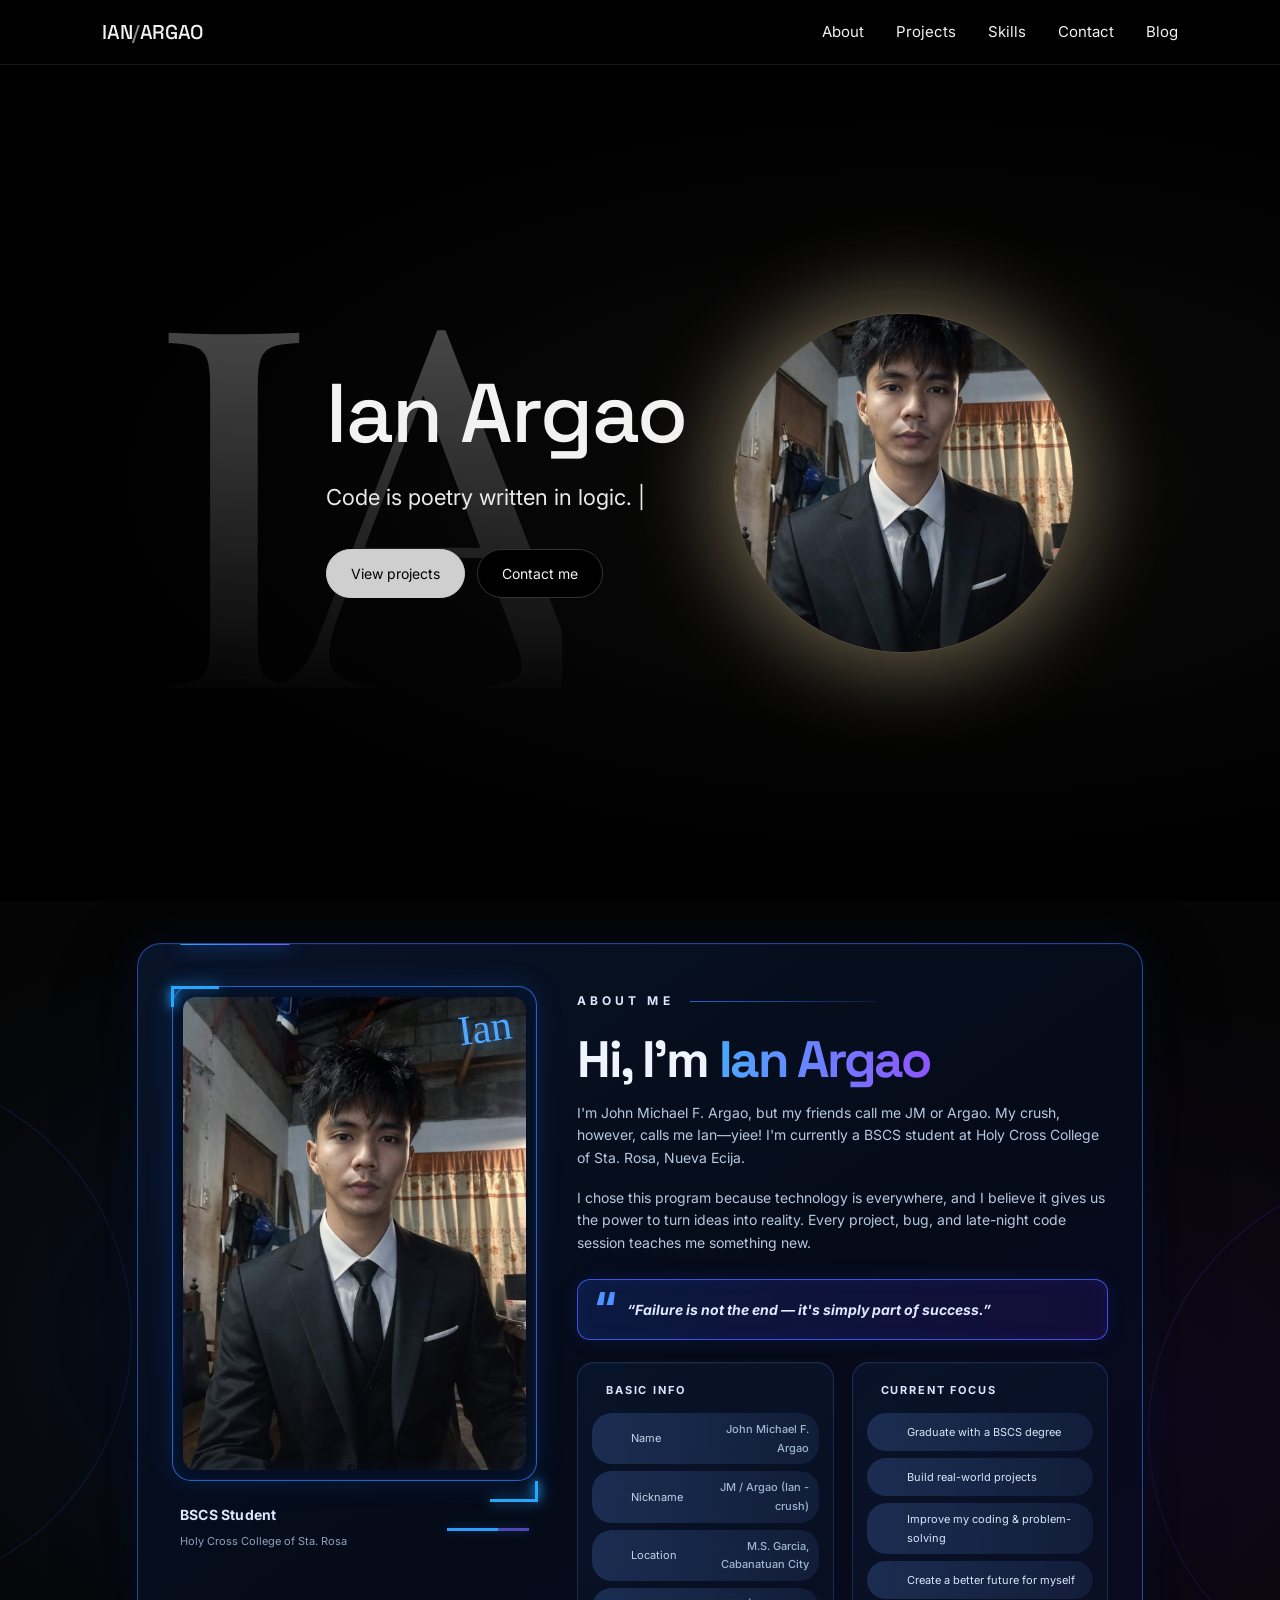
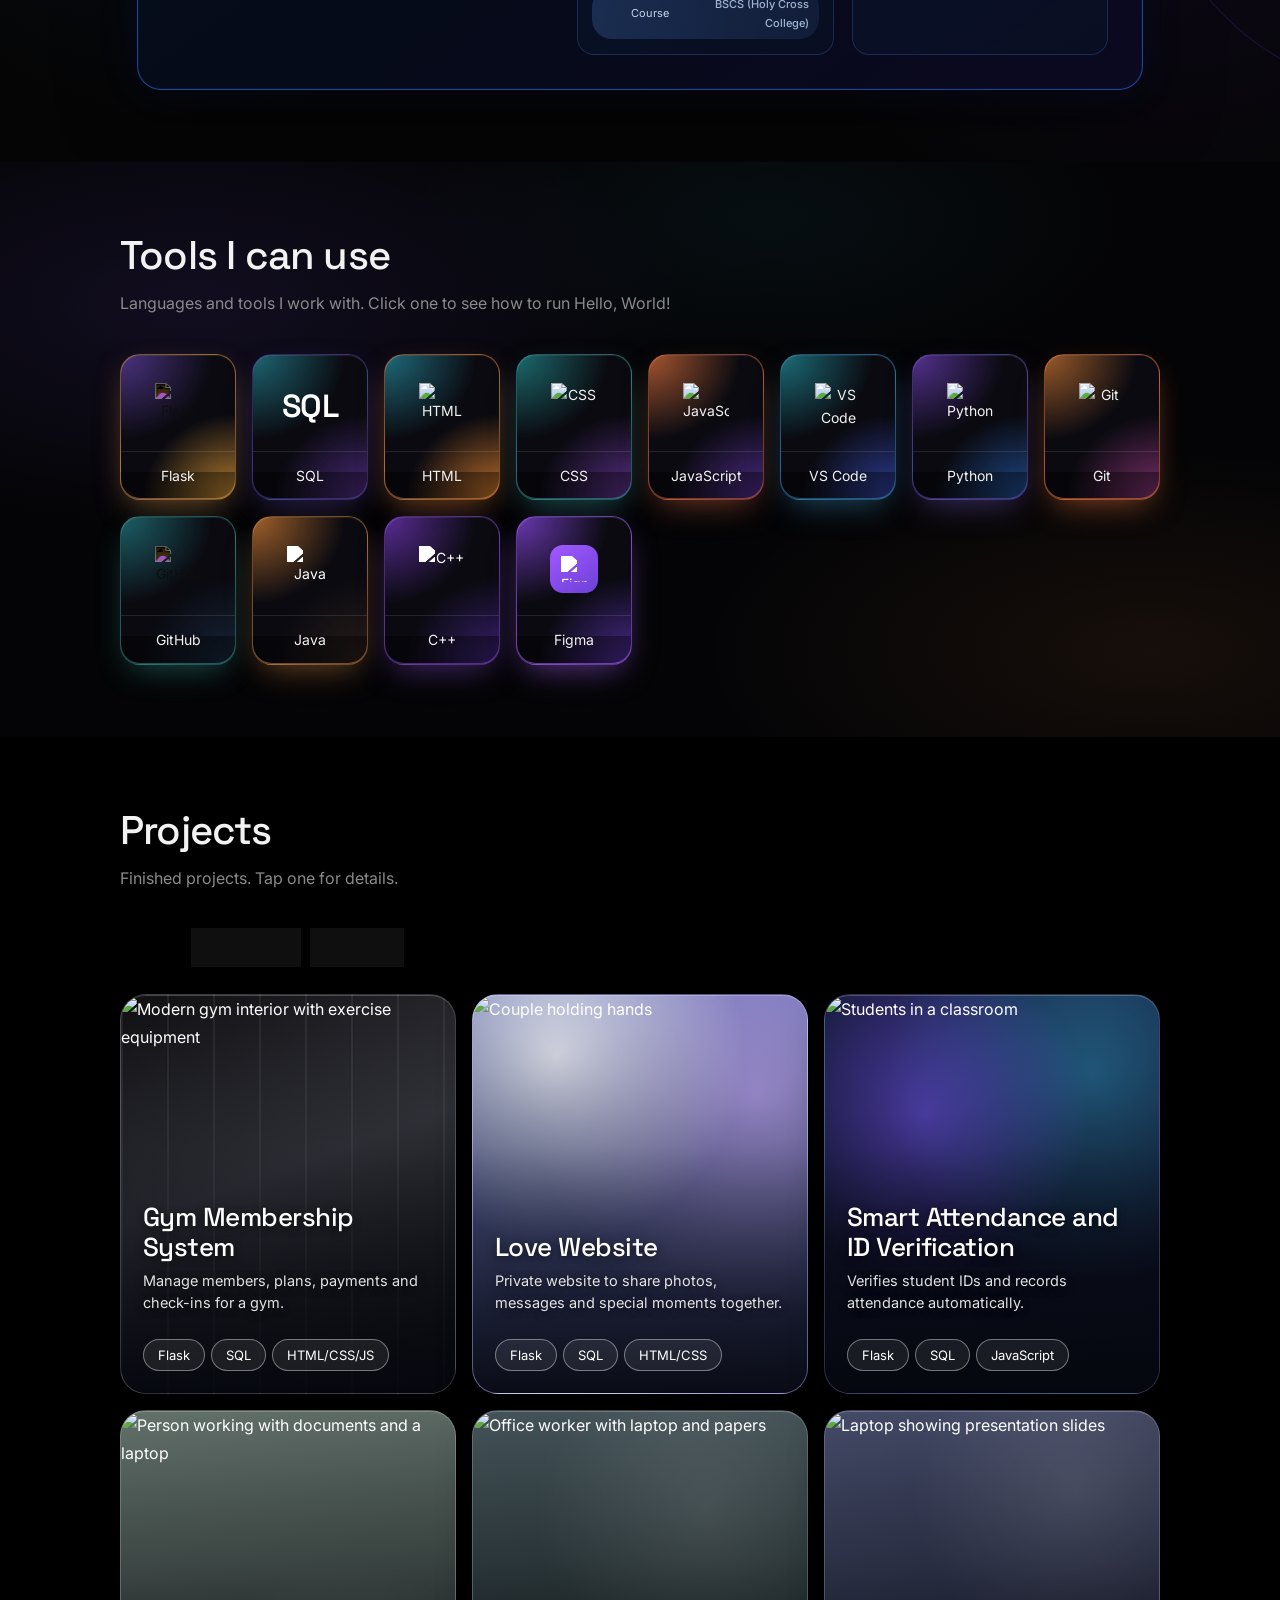
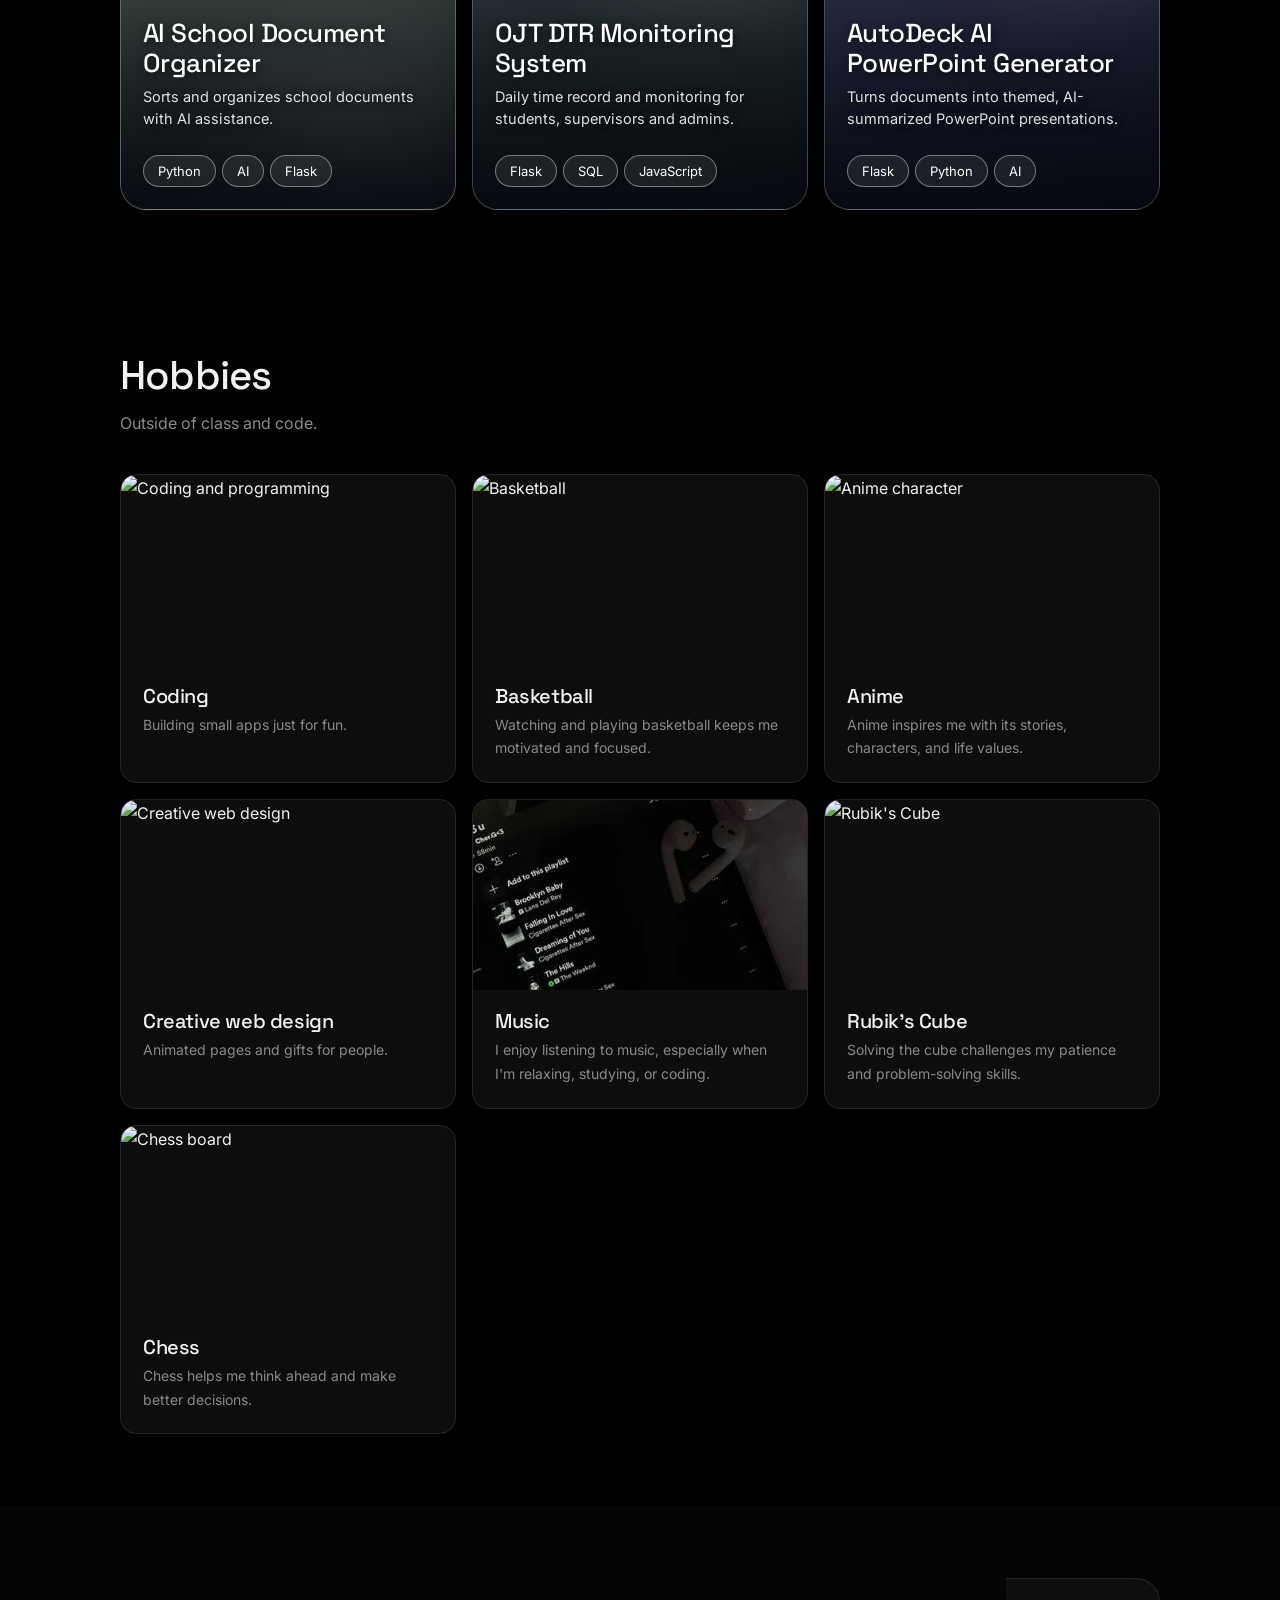
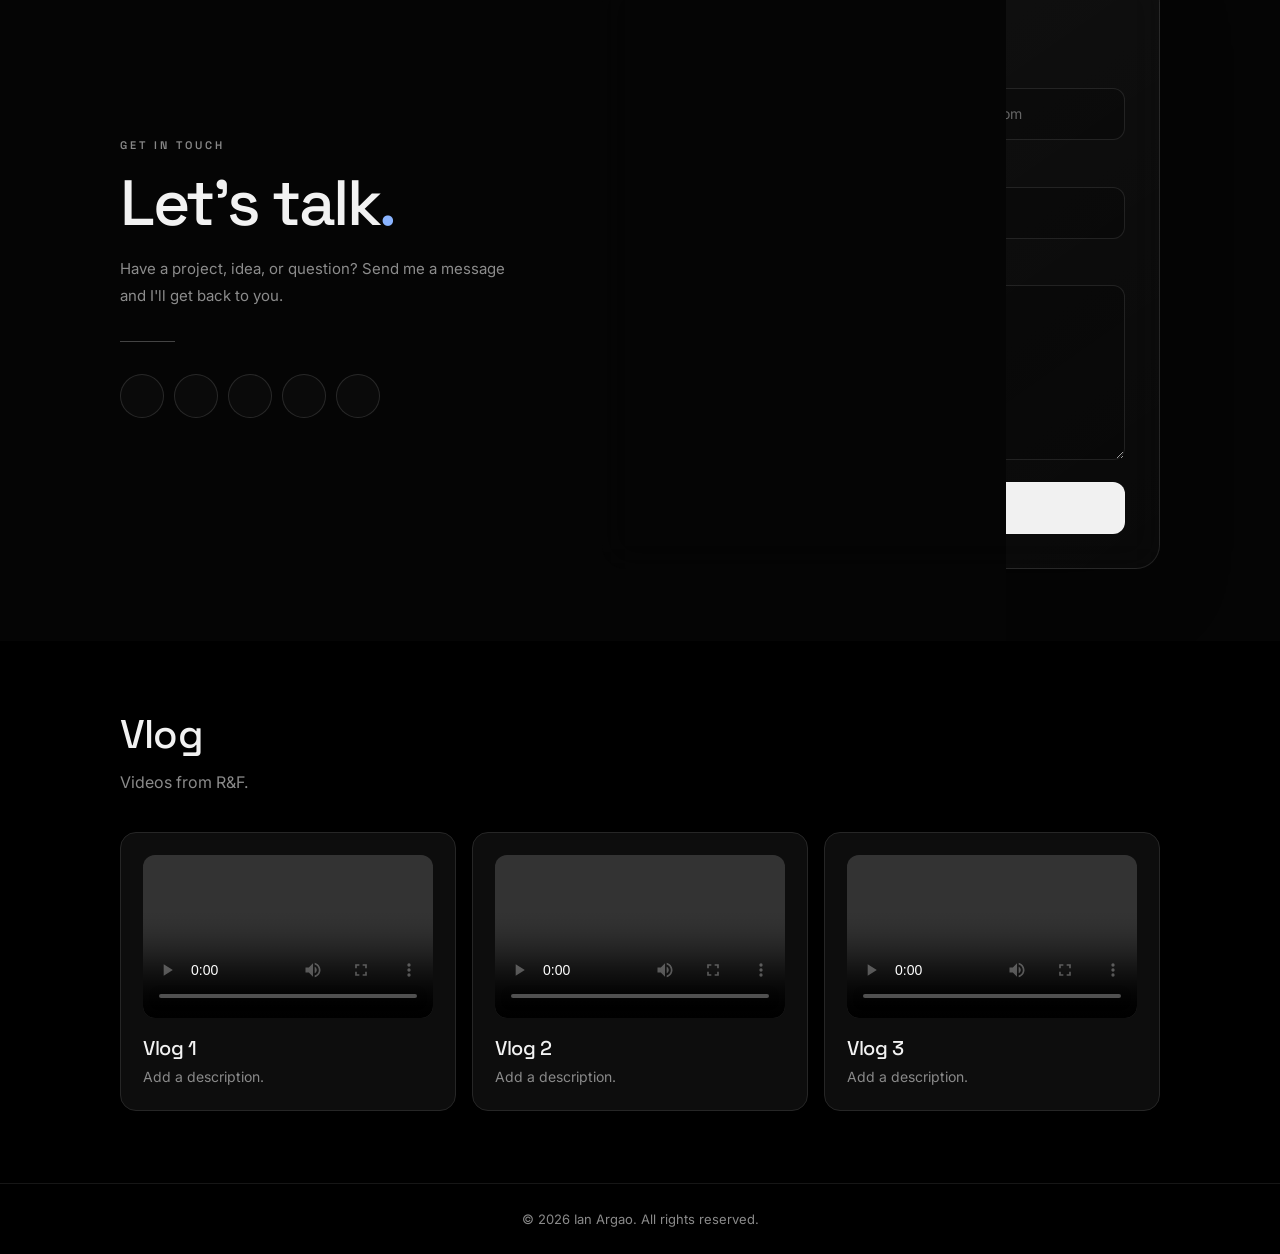
==== commit 029cdd95: "Change the other design" ====
--- a/index.html
+++ b/index.html
@@ -14,6 +14,686 @@
   <link rel="stylesheet" href="https://cdn.jsdelivr.net/npm/@tabler/icons-webfont@3/dist/tabler-icons.min.css">
 
   <link rel="stylesheet" href="style.css">
+
+  <style>
+    /* Real-photo project cards */
+    .card.proj {
+      position: relative;
+      overflow: hidden;
+      isolation: isolate;
+    }
+
+    .card.proj .project-img {
+      position: absolute;
+      inset: 0;
+      width: 100%;
+      height: 100%;
+      object-fit: cover;
+      z-index: 0;
+      transition: transform .45s ease;
+    }
+
+    .card.proj:hover .project-img {
+      transform: scale(1.05);
+    }
+
+    .card.proj::after {
+      content: "";
+      position: absolute;
+      inset: 0;
+      z-index: 0;
+      background: linear-gradient(
+        180deg,
+        rgba(5, 7, 14, .18) 0%,
+        rgba(5, 7, 14, .45) 48%,
+        rgba(5, 7, 14, .88) 100%
+      );
+      pointer-events: none;
+    }
+
+    .card.proj .pc {
+      position: relative;
+      z-index: 1;
+      background: linear-gradient(
+        165deg,
+        rgba(12, 14, 24, .68),
+        rgba(12, 14, 24, .30) 55%,
+        rgba(12, 14, 24, .55)
+      ) !important;
+      backdrop-filter: blur(1.5px);
+    }
+
+    /* Elegant contact section */
+    #contact .contact-modern {
+      display:grid;
+      grid-template-columns:minmax(0,.85fr) minmax(0,1.15fr);
+      gap:70px;
+      align-items:center;
+    }
+    #contact .contact-intro { padding:10px 0; }
+    #contact .contact-label {
+      display:inline-block; margin-bottom:18px;
+      font-family:"Space Grotesk",sans-serif; font-size:11px; font-weight:600;
+      letter-spacing:3px; color:#888;
+    }
+    #contact .contact-intro h2 {
+      margin:0 0 20px; font-family:"Space Grotesk",sans-serif;
+      font-size:clamp(42px,5vw,68px); line-height:.98; letter-spacing:-2.5px;
+    }
+    #contact .contact-intro h2 span { color:#8ab4ff; }
+    #contact .contact-intro .sub { max-width:390px; margin:0; font-size:15px; line-height:1.8; color:#8c8c8c; }
+    #contact .contact-line { width:55px; height:1px; margin:32px 0; background:rgba(255,255,255,.25); }
+    #contact .social { display:flex; gap:10px; flex-wrap:wrap; }
+    #contact .social a {
+      width:44px; height:44px; display:flex; align-items:center; justify-content:center;
+      border:1px solid rgba(255,255,255,.12); border-radius:50%;
+      color:#d8d8d8; background:rgba(255,255,255,.025); text-decoration:none;
+      transition:transform .25s ease,border-color .25s ease,background .25s ease,color .25s ease;
+    }
+    #contact .social a:hover { transform:translateY(-4px); border-color:rgba(138,180,255,.6); background:rgba(138,180,255,.08); color:#8ab4ff; }
+    #contact .contact-form-card {
+      padding:34px; border:1px solid rgba(255,255,255,.10); border-radius:24px;
+      background:linear-gradient(145deg,rgba(255,255,255,.055),rgba(255,255,255,.018));
+      box-shadow:0 25px 70px rgba(0,0,0,.28); backdrop-filter:blur(18px); -webkit-backdrop-filter:blur(18px);
+    }
+    #contact .form-heading { display:flex; align-items:center; gap:12px; margin-bottom:28px; }
+    #contact .form-heading span { font-family:"Space Grotesk",sans-serif; font-size:11px; letter-spacing:2px; color:#777; }
+    #contact .form-heading h3 { margin:0; font-family:"Space Grotesk",sans-serif; font-size:18px; font-weight:500; color:#f2f2f2; }
+    #contact #cf { display:flex; flex-direction:column; gap:20px; }
+    #contact .form-row { display:grid; grid-template-columns:1fr 1fr; gap:16px; }
+    #contact .form-group { display:flex; flex-direction:column; gap:8px; }
+    #contact .form-group label { font-family:"Space Grotesk",sans-serif; font-size:11px; letter-spacing:1px; color:#777; }
+    #contact #cf input,#contact #cf textarea {
+      width:100%; box-sizing:border-box; border:1px solid rgba(255,255,255,.10); border-radius:12px;
+      outline:none; background:rgba(0,0,0,.18); color:#eee; font-family:"Inter",sans-serif; font-size:14px;
+      transition:border-color .25s ease,background .25s ease,box-shadow .25s ease;
+    }
+    #contact #cf input { height:52px; padding:0 16px; }
+    #contact #cf textarea { min-height:145px; padding:15px 16px; resize:vertical; }
+    #contact #cf input::placeholder,#contact #cf textarea::placeholder { color:#666; }
+    #contact #cf input:focus,#contact #cf textarea:focus { border-color:rgba(138,180,255,.55); background:rgba(255,255,255,.035); box-shadow:0 0 0 3px rgba(138,180,255,.06); }
+    #contact .contact-send {
+      width:100%; min-height:52px; display:flex; align-items:center; justify-content:space-between;
+      margin-top:2px; padding:0 18px; border:1px solid rgba(255,255,255,.12); border-radius:12px;
+      background:#f1f1f1; color:#090909; font-family:"Space Grotesk",sans-serif; font-size:13px; font-weight:500;
+      cursor:pointer; transition:transform .25s ease,background .25s ease;
+    }
+    #contact .contact-send i { font-size:18px; }
+    #contact .contact-send:hover { transform:translateY(-2px); background:#fff; }
+    @media (max-width:800px) {
+      #contact .contact-modern { grid-template-columns:1fr; gap:42px; }
+      #contact .contact-intro h2 { font-size:clamp(42px,14vw,58px); letter-spacing:-2px; }
+      #contact .contact-intro .sub { max-width:100%; font-size:14px; }
+      #contact .contact-line { margin:25px 0; }
+      #contact .contact-form-card { padding:24px 20px; border-radius:20px; }
+      #contact .form-row { grid-template-columns:1fr; gap:20px; }
+      #contact #cf { gap:18px; }
+      #contact #cf input { height:50px; }
+      #contact #cf textarea { min-height:135px; }
+    }
+    @media (max-width:420px) {
+      #contact .contact-form-card { padding:22px 16px; }
+      #contact .social a { width:42px; height:42px; }
+    }
+  </style>
+
+<style id="mobile-project-grid-3-rows">
+/* Projects: 2 cards per row on phones = 3 rows for 6 projects */
+@media (max-width: 700px) {
+  .grid {
+    display: grid !important;
+    grid-template-columns: repeat(2, minmax(0, 1fr)) !important;
+    gap: 12px !important;
+  }
+
+  .grid .card.proj {
+    min-width: 0;
+    width: 100%;
+    aspect-ratio: 1 / 1 !important;
+    min-height: 0 !important;
+    height: auto !important;
+    opacity: 1 !important;
+    visibility: visible !important;
+    transform: none !important;
+  }
+
+  .grid .card.proj .pc {
+    width: 100%;
+    height: 100%;
+    min-height: 0 !important;
+    box-sizing: border-box;
+    padding: 18px 14px !important;
+    display: flex;
+    flex-direction: column;
+    justify-content: flex-end;
+  }
+
+  .grid .card.proj .project-img {
+    display: block !important;
+    width: 100% !important;
+    height: 100% !important;
+    min-height: 0 !important;
+    object-fit: cover !important;
+    opacity: 1 !important;
+    visibility: visible !important;
+  }
+
+  .grid .card.proj h3 {
+    font-size: 15px !important;
+    line-height: 1.18 !important;
+  }
+
+  .grid .card.proj p {
+    font-size: 11px !important;
+    line-height: 1.45 !important;
+  }
+
+  .grid .card.proj .tag {
+    font-size: 9px !important;
+    padding: 5px 7px !important;
+  }
+
+  .grid .card.proj .project-img {
+    min-height: 100%;
+  }
+}
+
+@media (max-width: 380px) {
+  .grid {
+    gap: 9px !important;
+  }
+
+  .grid .card.proj .pc {
+    padding: 16px 11px !important;
+  }
+
+  .grid .card.proj h3 {
+    font-size: 14px !important;
+  }
+}
+</style>
+
+
+<style id="project-card-content-fix">
+/* Project cards: keep the photo as the background and keep all card content visible */
+.card.proj {
+  position: relative !important;
+  overflow: hidden !important;
+  isolation: isolate !important;
+  display: block !important;
+}
+
+.card.proj .project-img {
+  position: absolute !important;
+  inset: 0 !important;
+  width: 100% !important;
+  height: 100% !important;
+  object-fit: cover !important;
+  z-index: 0 !important;
+  display: block !important;
+  opacity: 1 !important;
+  visibility: visible !important;
+}
+
+.card.proj::after {
+  content: "" !important;
+  position: absolute !important;
+  inset: 0 !important;
+  z-index: 1 !important;
+  pointer-events: none !important;
+  background: linear-gradient(
+    180deg,
+    rgba(5, 7, 14, .08) 0%,
+    rgba(5, 7, 14, .28) 38%,
+    rgba(5, 7, 14, .92) 100%
+  ) !important;
+}
+
+.card.proj .pc {
+  position: absolute !important;
+  inset: 0 !important;
+  z-index: 2 !important;
+  width: 100% !important;
+  height: 100% !important;
+  min-height: 0 !important;
+  box-sizing: border-box !important;
+  padding: 22px !important;
+  display: flex !important;
+  flex-direction: column !important;
+  justify-content: flex-end !important;
+  align-items: flex-start !important;
+  gap: 0 !important;
+  background: transparent !important;
+  backdrop-filter: none !important;
+  color: #fff !important;
+}
+
+.card.proj .pc > .project-img {
+  position: absolute !important;
+  inset: 0 !important;
+}
+
+.card.proj .pc > i,
+.card.proj .pc > h3,
+.card.proj .pc > p,
+.card.proj .pc > .tags {
+  position: relative !important;
+  z-index: 3 !important;
+}
+
+.card.proj .pc > i {
+  display: block !important;
+  margin: 0 0 10px !important;
+  font-size: 22px !important;
+  color: #fff !important;
+  text-shadow: 0 2px 8px rgba(0,0,0,.45) !important;
+}
+
+.card.proj .pc > h3 {
+  display: block !important;
+  width: 100% !important;
+  margin: 0 0 7px !important;
+  color: #fff !important;
+  text-shadow: 0 2px 8px rgba(0,0,0,.65) !important;
+}
+
+.card.proj .pc > p {
+  display: block !important;
+  width: 100% !important;
+  margin: 0 0 12px !important;
+  color: rgba(255,255,255,.88) !important;
+  text-shadow: 0 2px 8px rgba(0,0,0,.65) !important;
+}
+
+.card.proj .pc > .tags {
+  display: flex !important;
+  flex-wrap: wrap !important;
+  gap: 6px !important;
+  width: 100% !important;
+}
+
+.card.proj .pc > .tags .tag {
+  position: relative !important;
+  z-index: 4 !important;
+}
+
+@media (max-width: 700px) {
+  .card.proj .pc {
+    padding: 16px !important;
+  }
+
+  .card.proj .pc > i {
+    margin-bottom: 7px !important;
+    font-size: 18px !important;
+  }
+
+  .card.proj .pc > h3 {
+    margin-bottom: 5px !important;
+    font-size: 14px !important;
+    line-height: 1.18 !important;
+  }
+
+  .card.proj .pc > p {
+    margin-bottom: 8px !important;
+    font-size: 10px !important;
+    line-height: 1.35 !important;
+  }
+
+  .card.proj .pc > .tags {
+    gap: 4px !important;
+  }
+}
+</style>
+
+
+<style id="about-exact-design">
+/* =========================================================
+   ABOUT — futuristic neon/glass layout
+   Matches the approved About mockup while keeping the existing content.
+========================================================= */
+.about-exact-section {
+  position: relative;
+  padding: 42px 0 72px;
+  overflow: hidden;
+  background:
+    radial-gradient(circle at 16% 50%, rgba(25,65,150,.16), transparent 34%),
+    radial-gradient(circle at 90% 60%, rgba(67,31,150,.16), transparent 34%);
+}
+
+.about-exact-section::before,
+.about-exact-section::after {
+  content: "";
+  position: absolute;
+  pointer-events: none;
+  width: 520px;
+  height: 520px;
+  border-radius: 50%;
+  border: 1px solid rgba(48,119,255,.16);
+  transform: rotate(-22deg);
+}
+.about-exact-section::before { left: -390px; top: 170px; }
+.about-exact-section::after { right: -390px; top: 270px; border-color: rgba(125,64,255,.17); }
+
+.about-exact {
+  position: relative;
+  z-index: 2;
+  width: min(1145px, calc(100% - 34px));
+  margin: 0 auto;
+  padding: 40px 34px 34px;
+  display: grid;
+  grid-template-columns: 365px minmax(0, 1fr);
+  gap: 40px;
+  border: 1px solid rgba(52,126,255,.52);
+  border-radius: 24px;
+  background: linear-gradient(145deg, rgba(9,21,42,.94), rgba(5,11,25,.96) 55%, rgba(12,9,34,.94));
+  box-shadow: 0 0 0 1px rgba(30,91,220,.08) inset, 0 25px 80px rgba(0,0,0,.45), 0 0 42px rgba(30,101,255,.10);
+  overflow: hidden;
+}
+
+.about-exact::before {
+  content: "";
+  position: absolute;
+  left: 42px;
+  top: -2px;
+  width: 110px;
+  height: 3px;
+  border-radius: 99px;
+  background: linear-gradient(90deg, #23a7ff, #7b55ff);
+  box-shadow: 0 0 18px #257dff;
+}
+
+.about-exact-profile {
+  position: relative;
+  align-self: start;
+  padding: 2px 0 0;
+}
+
+.about-photo-frame {
+  position: relative;
+  width: 100%;
+  height: 495px;
+  padding: 10px;
+  border: 1px solid rgba(52,132,255,.72);
+  border-radius: 19px;
+  background: rgba(5,14,30,.78);
+  box-shadow: 0 0 28px rgba(34,111,255,.16), 0 0 0 1px rgba(93,77,255,.08) inset;
+}
+
+.about-photo-frame::before {
+  content: "";
+  position: absolute;
+  inset: 0;
+  border-radius: 19px;
+  box-shadow: inset 0 0 30px rgba(38,112,255,.13);
+  pointer-events: none;
+}
+
+.about-photo-frame img {
+  display: block;
+  width: 100%;
+  height: 100%;
+  object-fit: cover;
+  border-radius: 13px;
+}
+
+.about-signature {
+  position: absolute;
+  right: 24px;
+  top: 20px;
+  color: #4ea8ff;
+  font: 400 42px/1 "Brush Script MT", "Segoe Script", cursive;
+  transform: rotate(-8deg);
+  text-shadow: 0 0 14px rgba(43,137,255,.65);
+}
+
+.about-corner {
+  position: absolute;
+  z-index: 3;
+  width: 48px;
+  height: 20px;
+  border-top: 3px solid #24a8ff;
+  pointer-events: none;
+  filter: drop-shadow(0 0 7px rgba(36,168,255,.8));
+}
+.about-corner::after {
+  content: "";
+  position: absolute;
+  width: 3px;
+  height: 18px;
+  background: #24a8ff;
+  box-shadow: 0 0 8px #24a8ff;
+}
+.corner-a { left: -1px; top: 2px; }
+.corner-a::after { left: 0; top: 0; }
+.corner-b { right: -1px; bottom: 48px; transform: rotate(180deg); }
+.corner-b::after { left: 0; top: 0; }
+
+.about-profile-bottom {
+  display: flex;
+  justify-content: space-between;
+  align-items: center;
+  padding: 22px 8px 0;
+}
+.about-profile-bottom strong,
+.about-profile-bottom span {
+  display: block;
+}
+.about-profile-bottom strong {
+  color: #d9e7ff;
+  font-size: 14px;
+  letter-spacing: .2px;
+}
+.about-profile-bottom span {
+  margin-top: 5px;
+  color: #8ea1bd;
+  font-size: 11px;
+}
+.about-mini-line { width: 82px; }
+.about-mini-line span {
+  display: block;
+  width: 82px;
+  height: 3px;
+  background: linear-gradient(90deg, #2b9dff 0 62%, #4e48b5 62%);
+  box-shadow: 0 0 10px rgba(45,134,255,.35);
+}
+
+.about-exact-content {
+  min-width: 0;
+  padding-top: 7px;
+}
+.about-eyebrow {
+  display: flex;
+  align-items: center;
+  gap: 16px;
+  color: #dce7ff;
+  font-size: 12px;
+  font-weight: 700;
+  letter-spacing: .34em;
+}
+.about-eyebrow i {
+  display: block;
+  width: 225px;
+  max-width: 35%;
+  height: 1px;
+  background: linear-gradient(90deg, rgba(53,117,255,.8), rgba(53,117,255,.15));
+}
+.about-exact-content h2 {
+  margin: 22px 0 15px;
+  color: #eef5ff;
+  font-size: clamp(38px, 4vw, 53px);
+  line-height: 1.04;
+  letter-spacing: -.045em;
+  font-weight: 700;
+}
+.about-exact-content h2 b {
+  color: #5a8dff;
+  background: linear-gradient(90deg, #49a9ff, #6f7dff, #8e55ff);
+  -webkit-background-clip: text;
+  background-clip: text;
+  -webkit-text-fill-color: transparent;
+}
+.about-lead {
+  max-width: 680px;
+  margin: 0 0 17px;
+  color: #b7c8e0;
+  font-size: 14px;
+  line-height: 1.62;
+}
+.about-exact-quote {
+  position: relative;
+  display: flex;
+  align-items: center;
+  gap: 11px;
+  margin: 24px 0 22px;
+  padding: 13px 17px;
+  min-height: 56px;
+  border: 1px solid rgba(74,92,255,.85);
+  border-radius: 13px;
+  background: linear-gradient(100deg, rgba(21,50,128,.38), rgba(35,18,91,.44));
+  box-shadow: 0 0 20px rgba(58,79,255,.14), inset 0 0 18px rgba(66,94,255,.08);
+}
+.quote-mark {
+  color: #4f91ff;
+  font-size: 48px;
+  line-height: .7;
+  font-weight: 700;
+}
+.about-exact-quote strong {
+  color: #dfe9ff;
+  font-size: 14px;
+  font-style: italic;
+}
+
+.about-info-grid {
+  display: grid;
+  grid-template-columns: 1fr 1fr;
+  gap: 18px;
+}
+.about-info-card {
+  min-width: 0;
+  padding: 18px 14px 15px;
+  border: 1px solid rgba(61,99,170,.35);
+  border-radius: 17px;
+  background: linear-gradient(145deg, rgba(9,23,47,.72), rgba(10,19,39,.52));
+  box-shadow: inset 0 1px 0 rgba(255,255,255,.025);
+}
+.about-info-title {
+  display: flex;
+  align-items: center;
+  gap: 10px;
+  margin: 0 4px 13px;
+  color: #dbe7ff;
+  font-size: 11px;
+  font-weight: 700;
+  letter-spacing: .17em;
+}
+.about-info-title i {
+  color: #4d95ff;
+  font-size: 19px;
+  filter: drop-shadow(0 0 6px rgba(54,135,255,.45));
+}
+.about-info-row,
+.about-focus-row {
+  display: grid;
+  align-items: center;
+  gap: 9px;
+  min-height: 38px;
+  margin-top: 7px;
+  padding: 7px 10px;
+  border-radius: 20px;
+  background: linear-gradient(90deg, rgba(37,61,105,.64), rgba(27,44,80,.47));
+  color: #d8e5fb;
+  font-size: 11px;
+}
+.about-info-row { grid-template-columns: 20px 68px minmax(0,1fr); }
+.about-info-row > i, .about-focus-row > i { color: #5d9fff; font-size: 17px; }
+.about-info-row span { color: #c3d2e8; }
+.about-info-row b {
+  min-width: 0;
+  color: #9fb5d3;
+  font-weight: 500;
+  text-align: right;
+}
+.about-focus-row {
+  grid-template-columns: 21px minmax(0,1fr);
+}
+.about-focus-row > i { color: #7b56ff; }
+
+@media (max-width: 980px) {
+  .about-exact {
+    grid-template-columns: 290px minmax(0, 1fr);
+    gap: 28px;
+    padding: 30px 25px;
+  }
+  .about-photo-frame { height: 430px; }
+  .about-info-grid { grid-template-columns: 1fr; }
+}
+
+@media (max-width: 700px) {
+  .about-exact-section { padding: 22px 0 55px; }
+  .about-exact {
+    width: min(100% - 20px, 560px);
+    grid-template-columns: 1fr;
+    gap: 28px;
+    padding: 22px 16px 24px;
+    border-radius: 20px;
+  }
+  .about-exact-profile { max-width: 330px; margin: 0 auto; width: 100%; }
+  .about-photo-frame { height: min(110vw, 430px); }
+  .about-profile-bottom { padding-top: 15px; }
+  .about-eyebrow { font-size: 10px; letter-spacing: .24em; }
+  .about-eyebrow i { max-width: 28%; }
+  .about-exact-content h2 { font-size: 35px; margin-top: 17px; }
+  .about-lead { font-size: 13px; line-height: 1.58; }
+  .about-exact-quote { margin-top: 19px; }
+  .about-info-grid { grid-template-columns: 1fr; gap: 12px; }
+  .about-info-row { grid-template-columns: 20px 63px minmax(0,1fr); }
+  .about-info-row b { font-size: 10px; }
+}
+
+@media (max-width: 380px) {
+  .about-exact { width: calc(100% - 14px); padding: 18px 12px 20px; }
+  .about-exact-content h2 { font-size: 31px; }
+  .about-lead { font-size: 12px; }
+  .about-exact-quote strong { font-size: 11px; }
+}
+</style>
+
+<style id="mobile-hero-ia-size">
+/* Make the large IA background mark much bigger on phone screens */
+@media (max-width: 700px) {
+  .hero {
+    overflow: hidden;
+  }
+
+  .hero .mono {
+    font-size: clamp(230px, 78vw, 390px) !important;
+    line-height: .72 !important;
+    left: -8vw !important;
+    top: 50% !important;
+    transform: translateY(-50%) !important;
+    opacity: .20 !important;
+    z-index: 0 !important;
+    pointer-events: none;
+  }
+
+  .hero .wrap > div:not(.mono),
+  .hero .wrap > h1,
+  .hero .wrap > p,
+  .hero .wrap > .btns {
+    position: relative;
+    z-index: 2;
+  }
+}
+
+@media (max-width: 380px) {
+  .hero .mono {
+    font-size: clamp(250px, 86vw, 410px) !important;
+    left: -13vw !important;
+  }
+}
+</style>
+
 </head>
 
 <body>
@@ -124,87 +804,64 @@
      ABOUT
 ========================================================= -->
 <div id="about">
-  <section>
+  <section class="about-exact-section">
     <div class="wrap">
-      <div class="about-new-design">
-
-        <!-- Left Profile Image -->
-        <div class="about-profile">
-          <img src="images/ian.jpg" alt="Ian Argao">
+      <div class="about-exact">
+
+        <div class="about-exact-profile">
+          <div class="about-corner corner-a"></div>
+          <div class="about-corner corner-b"></div>
+          <div class="about-photo-frame">
+            <img src="images/ian.jpg" alt="Ian Argao">
+            <div class="about-signature">Ian</div>
+          </div>
+          <div class="about-profile-bottom">
+            <div>
+              <strong>BSCS Student</strong>
+              <span>Holy Cross College of Sta. Rosa</span>
+            </div>
+            <div class="about-mini-line"><span></span></div>
+          </div>
         </div>
 
-        <!-- Right Content Cards -->
-        <div class="about-cards">
-
-          <!-- Main About Card -->
-          <div class="about-card main-card">
-            <h2>About me</h2>
-
-            <div class="about-item">
-              <h3>Who I Am</h3>
-              <p class="sub">
-                Hi! My name is <strong>John Michael F. Argao</strong>,
-                but my friends call me <strong>JM</strong> or
-                <strong>Argao</strong>. My crush, however, calls me
-                <strong>Ian</strong>—yiee! 😆
-              </p>
+        <div class="about-exact-content">
+          <div class="about-eyebrow"><span>ABOUT ME</span><i></i></div>
+          <h2>Hi, I'm <b>Ian Argao</b></h2>
+
+          <p class="about-lead">
+            I'm John Michael F. Argao, but my friends call me JM or Argao.
+            My crush, however, calls me Ian—yiee! I'm currently a BSCS student
+            at Holy Cross College of Sta. Rosa, Nueva Ecija.
+          </p>
+
+          <p class="about-lead">
+            I chose this program because technology is everywhere, and I believe
+            it gives us the power to turn ideas into reality. Every project, bug,
+            and late-night code session teaches me something new.
+          </p>
+
+          <div class="about-exact-quote">
+            <span class="quote-mark">“</span>
+            <strong>“Failure is not the end — it's simply part of success.”</strong>
+          </div>
+
+          <div class="about-info-grid">
+            <div class="about-info-card">
+              <div class="about-info-title"><i class="ti ti-user"></i><span>BASIC INFO</span></div>
+              <div class="about-info-row"><i class="ti ti-user"></i><span>Name</span><b>John Michael F. Argao</b></div>
+              <div class="about-info-row"><i class="ti ti-id"></i><span>Nickname</span><b>JM / Argao (Ian - crush)</b></div>
+              <div class="about-info-row"><i class="ti ti-map-pin"></i><span>Location</span><b>M.S. Garcia, Cabanatuan City</b></div>
+              <div class="about-info-row"><i class="ti ti-school"></i><span>Course</span><b>BSCS (Holy Cross College)</b></div>
             </div>
 
-            <div class="about-item">
-              <h3>What I Do</h3>
-              <p class="sub">
-                I’m currently a <strong>BSCS student at Holy Cross College of Sta. Rosa, Nueva Ecija</strong>,
-                building small web apps, exploring AI tools, and improving my skills in programming and design.
-              </p>
+            <div class="about-info-card">
+              <div class="about-info-title"><i class="ti ti-target-arrow"></i><span>CURRENT FOCUS</span></div>
+              <div class="about-focus-row"><i class="ti ti-school"></i><span>Graduate with a BSCS degree</span></div>
+              <div class="about-focus-row"><i class="ti ti-code"></i><span>Build real-world projects</span></div>
+              <div class="about-focus-row"><i class="ti ti-brain"></i><span>Improve my coding &amp; problem-solving</span></div>
+              <div class="about-focus-row"><i class="ti ti-star"></i><span>Create a better future for myself</span></div>
             </div>
-
-            <div class="about-item">
-              <h3>My Journey</h3>
-              <p class="sub">
-                I chose this program because technology is everywhere, and I believe it gives us the power to turn ideas into reality.
-                Every project, bug, and late-night code session teaches me something new.
-              </p>
-            </div>
-
-            <div class="about-item">
-              <h3>What I Bring to the Table</h3>
-              <p class="sub">
-                I bring curiosity, patience, and a willingness to learn. I don’t just code — I try to create things that are
-                clean, functional, and meaningful.
-              </p>
-            </div>
-
-            <!-- Quote Box -->
-            <div class="about-quote">
-              <p>
-                <strong>“Failure is not the end — it is simply part of success.”</strong>
-              </p>
-            </div>
-          </div>
-
-          <!-- Side Info Cards -->
-          <div class="about-side-cards">
-            <div class="side-card">
-              <h4>Basic Info</h4>
-              <ul>
-                <li><span>Location:</span> M.S. Garcia, Cabanatuan City</li>
-                <li><span>Course:</span> BSCS</li>
-                <li><span>School:</span> Holy Cross College</li>
-                <li><span>Hobbies:</span> Coding, Basketball, Anime, Music</li>
-              </ul>
-            </div>
-
-            <div class="side-card">
-              <h4>Current Focus</h4>
-              <ul>
-                <li>Building portfolio projects</li>
-                <li>Learning Flask and SQL</li>
-                <li>Improving UI/UX design</li>
-                <li>Exploring AI tools</li>
-              </ul>
-            </div>
-          </div>
-
+          </div>
         </div>
 
       </div>
@@ -479,6 +1136,8 @@
 
           <div class="pc">
 
+            <img class="project-img" src="https://images.unsplash.com/photo-1775993167276-743bbcde77e1?auto=format&fit=crop&w=1200&q=85" alt="Modern gym interior with exercise equipment" loading="lazy">
+
             <i class="ti ti-folder"></i>
 
             <h3>
@@ -521,6 +1180,8 @@
 
           <div class="pc">
 
+            <img class="project-img" src="https://images.unsplash.com/photo-1516589178581-6cd7833ae3b2?auto=format&fit=crop&w=1200&q=85" alt="Couple holding hands" loading="lazy">
+
             <i class="ti ti-folder"></i>
 
             <h3>
@@ -563,6 +1224,8 @@
 
           <div class="pc">
 
+            <img class="project-img" src="https://images.unsplash.com/photo-1509062522246-3755977927d7?auto=format&fit=crop&w=1200&q=85" alt="Students in a classroom" loading="lazy">
+
             <i class="ti ti-folder"></i>
 
             <h3>
@@ -605,6 +1268,8 @@
 
           <div class="pc">
 
+            <img class="project-img" src="https://images.unsplash.com/photo-1735825764485-93a381fd5779?auto=format&fit=crop&w=1200&q=85" alt="Person working with documents and a laptop" loading="lazy">
+
             <i class="ti ti-folder"></i>
 
             <h3>
@@ -647,6 +1312,8 @@
 
           <div class="pc">
 
+            <img class="project-img" src="https://images.unsplash.com/photo-1664575262619-b28fef7a40a4?auto=format&fit=crop&w=1200&q=85" alt="Office worker with laptop and papers" loading="lazy">
+
             <i class="ti ti-folder"></i>
 
             <h3>
@@ -688,6 +1355,8 @@
         >
 
           <div class="pc">
+
+            <img class="project-img" src="https://images.unsplash.com/photo-1759215524484-89c8d7ae28f2?auto=format&fit=crop&w=1200&q=85" alt="Laptop showing presentation slides" loading="lazy">
 
             <i class="ti ti-folder"></i>
 
@@ -987,112 +1656,62 @@
 
     <div class="wrap">
 
-      <div class="two">
-
-
-        <div>
-
-          <h2>
-            Let's talk
-          </h2>
+      <div class="contact-modern">
+
+        <div class="contact-intro">
+          <span class="contact-label">GET IN TOUCH</span>
+
+          <h2>Let's talk<span>.</span></h2>
 
           <p class="sub">
-            Send me a message. It opens in Gmail so you can send it right away.
+            Have a project, idea, or question? Send me a message and I'll get back to you.
           </p>
 
+          <div class="contact-line"></div>
 
           <div class="social">
-
-            <a
-              href="https://www.google.com/search?q=gmail"
-              target="_blank"
-              rel="noopener noreferrer"
-              aria-label="Gmail"
-            >
-              <i class="ti ti-brand-gmail"></i>
-            </a>
-
-
-            <a
-              href="https://www.google.com/search?q=github"
-              target="_blank"
-              rel="noopener noreferrer"
-              aria-label="GitHub"
-            >
-              <i class="ti ti-brand-github"></i>
-            </a>
-
-
-            <a
-              href="https://www.google.com/search?q=facebook"
-              target="_blank"
-              rel="noopener noreferrer"
-              aria-label="Facebook"
-            >
-              <i class="ti ti-brand-facebook"></i>
-            </a>
-
-
-            <a
-              href="https://www.google.com/search?q=instagram"
-              target="_blank"
-              rel="noopener noreferrer"
-              aria-label="Instagram"
-            >
-              <i class="ti ti-brand-instagram"></i>
-            </a>
-
-
-            <a
-              href="https://www.google.com/search?q=linkedin"
-              target="_blank"
-              rel="noopener noreferrer"
-              aria-label="LinkedIn"
-            >
-              <i class="ti ti-brand-linkedin"></i>
-            </a>
-
-          </div>
-
+            <a href="https://www.google.com/search?q=gmail" target="_blank" rel="noopener noreferrer" aria-label="Gmail"><i class="ti ti-brand-gmail"></i></a>
+            <a href="https://www.google.com/search?q=github" target="_blank" rel="noopener noreferrer" aria-label="GitHub"><i class="ti ti-brand-github"></i></a>
+            <a href="https://www.google.com/search?q=facebook" target="_blank" rel="noopener noreferrer" aria-label="Facebook"><i class="ti ti-brand-facebook"></i></a>
+            <a href="https://www.google.com/search?q=instagram" target="_blank" rel="noopener noreferrer" aria-label="Instagram"><i class="ti ti-brand-instagram"></i></a>
+            <a href="https://www.google.com/search?q=linkedin" target="_blank" rel="noopener noreferrer" aria-label="LinkedIn"><i class="ti ti-brand-linkedin"></i></a>
+          </div>
         </div>
 
-
-        <form id="cf">
-
-          <input
-            name="name"
-            placeholder="Your name"
-            required
-          >
-
-          <input
-            name="email"
-            type="email"
-            placeholder="name@email.com"
-            required
-          >
-
-          <input
-            name="subject"
-            placeholder="Subject"
-            required
-          >
-
-          <textarea
-            name="message"
-            rows="6"
-            placeholder="Your message"
-            required
-          ></textarea>
-
-          <button
-            class="btn solid"
-            type="submit"
-          >
-            Send via Gmail
-          </button>
-
-        </form>
+        <div class="contact-form-card">
+          <div class="form-heading">
+            <span>01</span>
+            <h3>Send a message</h3>
+          </div>
+
+          <form id="cf">
+            <div class="form-row">
+              <div class="form-group">
+                <label for="contact-name">Name</label>
+                <input id="contact-name" name="name" type="text" placeholder="Your name" required>
+              </div>
+              <div class="form-group">
+                <label for="contact-email">Email</label>
+                <input id="contact-email" name="email" type="email" placeholder="name@email.com" required>
+              </div>
+            </div>
+
+            <div class="form-group">
+              <label for="contact-subject">Subject</label>
+              <input id="contact-subject" name="subject" type="text" placeholder="What is this about?" required>
+            </div>
+
+            <div class="form-group">
+              <label for="contact-message">Message</label>
+              <textarea id="contact-message" name="message" rows="6" placeholder="Write your message here..." required></textarea>
+            </div>
+
+            <button class="contact-send" type="submit">
+              <span>Send via Gmail</span>
+              <i class="ti ti-arrow-up-right"></i>
+            </button>
+          </form>
+        </div>
 
       </div>
 
--- a/style.css
+++ b/style.css
@@ -567,3 +567,52 @@
     padding: 18px;
   }
 }
+
+
+/* =========================================================
+   MOBILE HERO — LARGE "IA" BACKGROUND MONOGRAM
+   Keeps the desktop design unchanged.
+========================================================= */
+@media (max-width: 600px){
+  .hero{
+    position:relative;
+    overflow:hidden;
+  }
+
+  .hero .wrap{
+    position:relative;
+    z-index:1;
+  }
+
+  .hero .wrap>div:first-child{
+    position:relative;
+    overflow:visible;
+  }
+
+  .mono{
+    left:50%;
+    top:43%;
+    transform:translate(-50%,-50%);
+    font-size:120vw;
+    line-height:.72;
+    letter-spacing:-.12em;
+    z-index:0;
+    opacity:1;
+    background:linear-gradient(
+      180deg,
+      rgba(255,255,255,.42),
+      rgba(255,255,255,.08)
+    );
+    -webkit-background-clip:text;
+    background-clip:text;
+    color:transparent;
+    pointer-events:none;
+  }
+
+  .hero h1,
+  .hero .type,
+  .hero .btns{
+    position:relative;
+    z-index:2;
+  }
+}
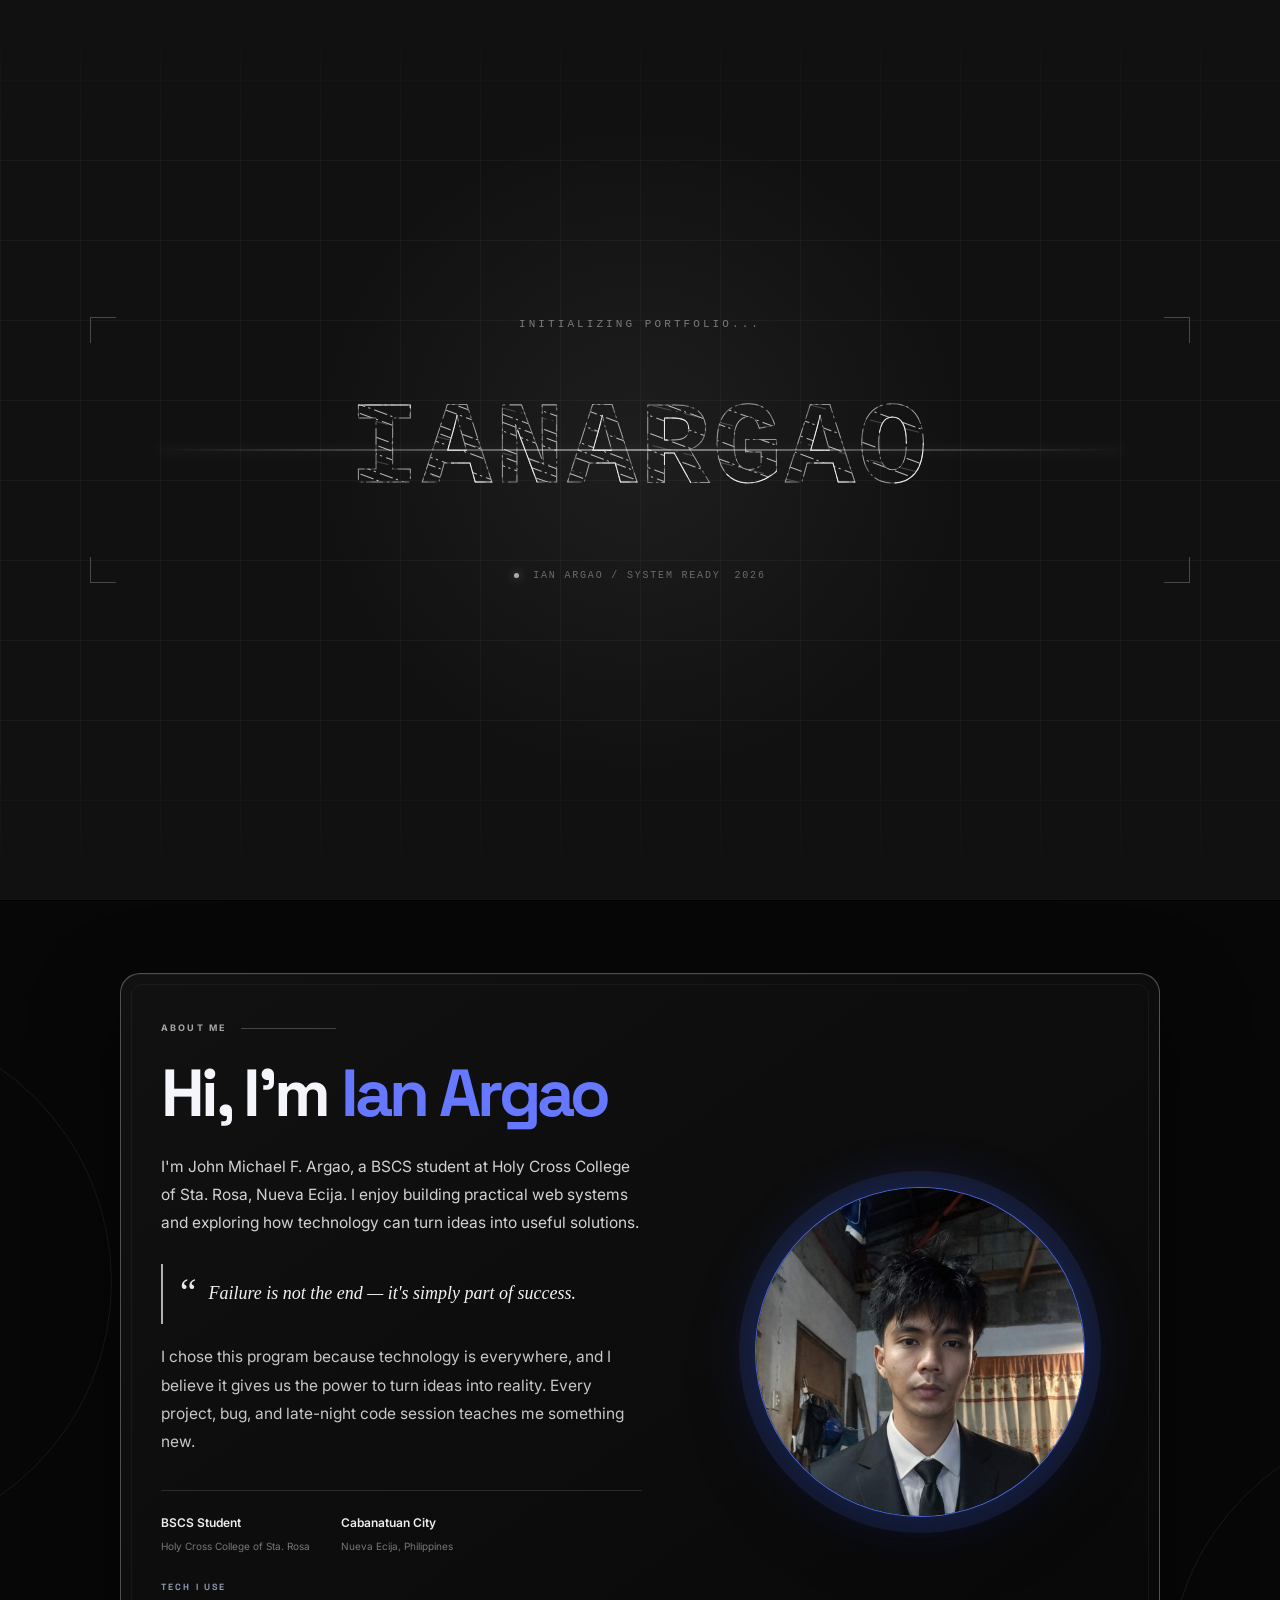
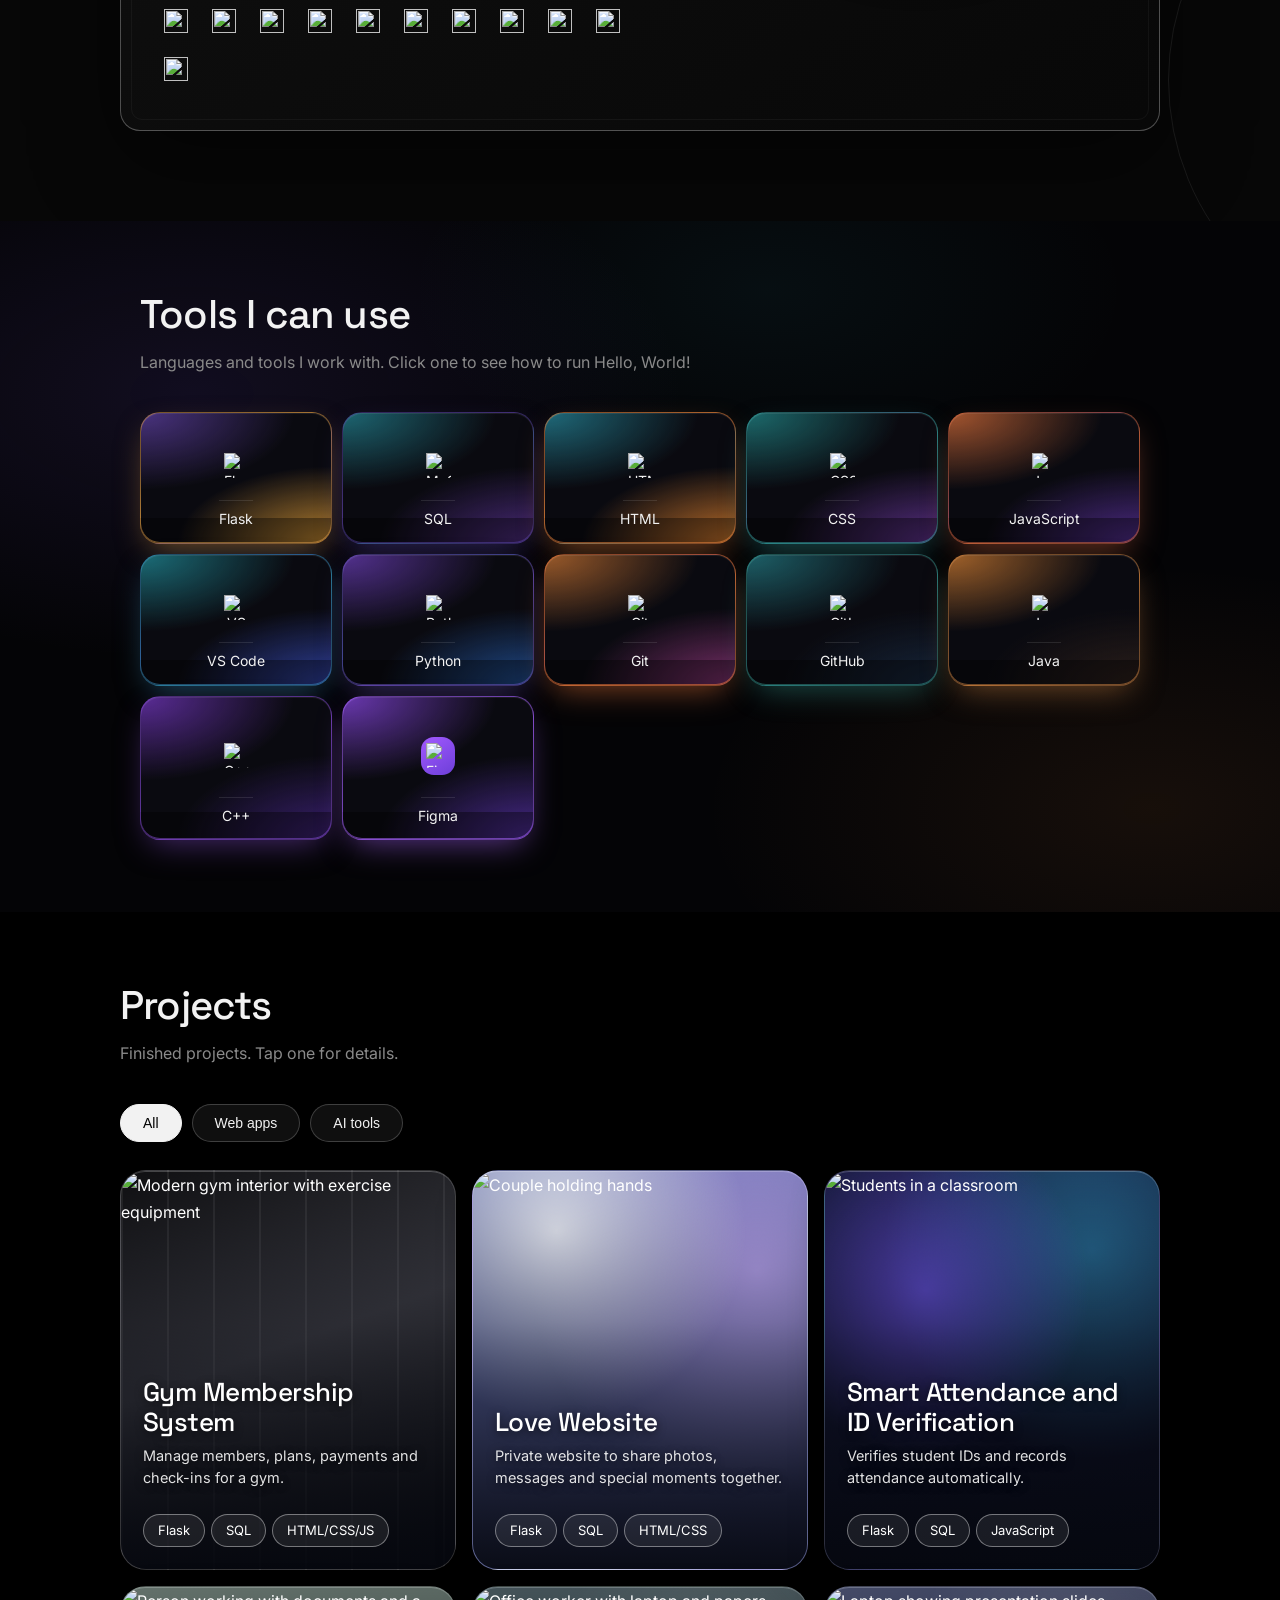
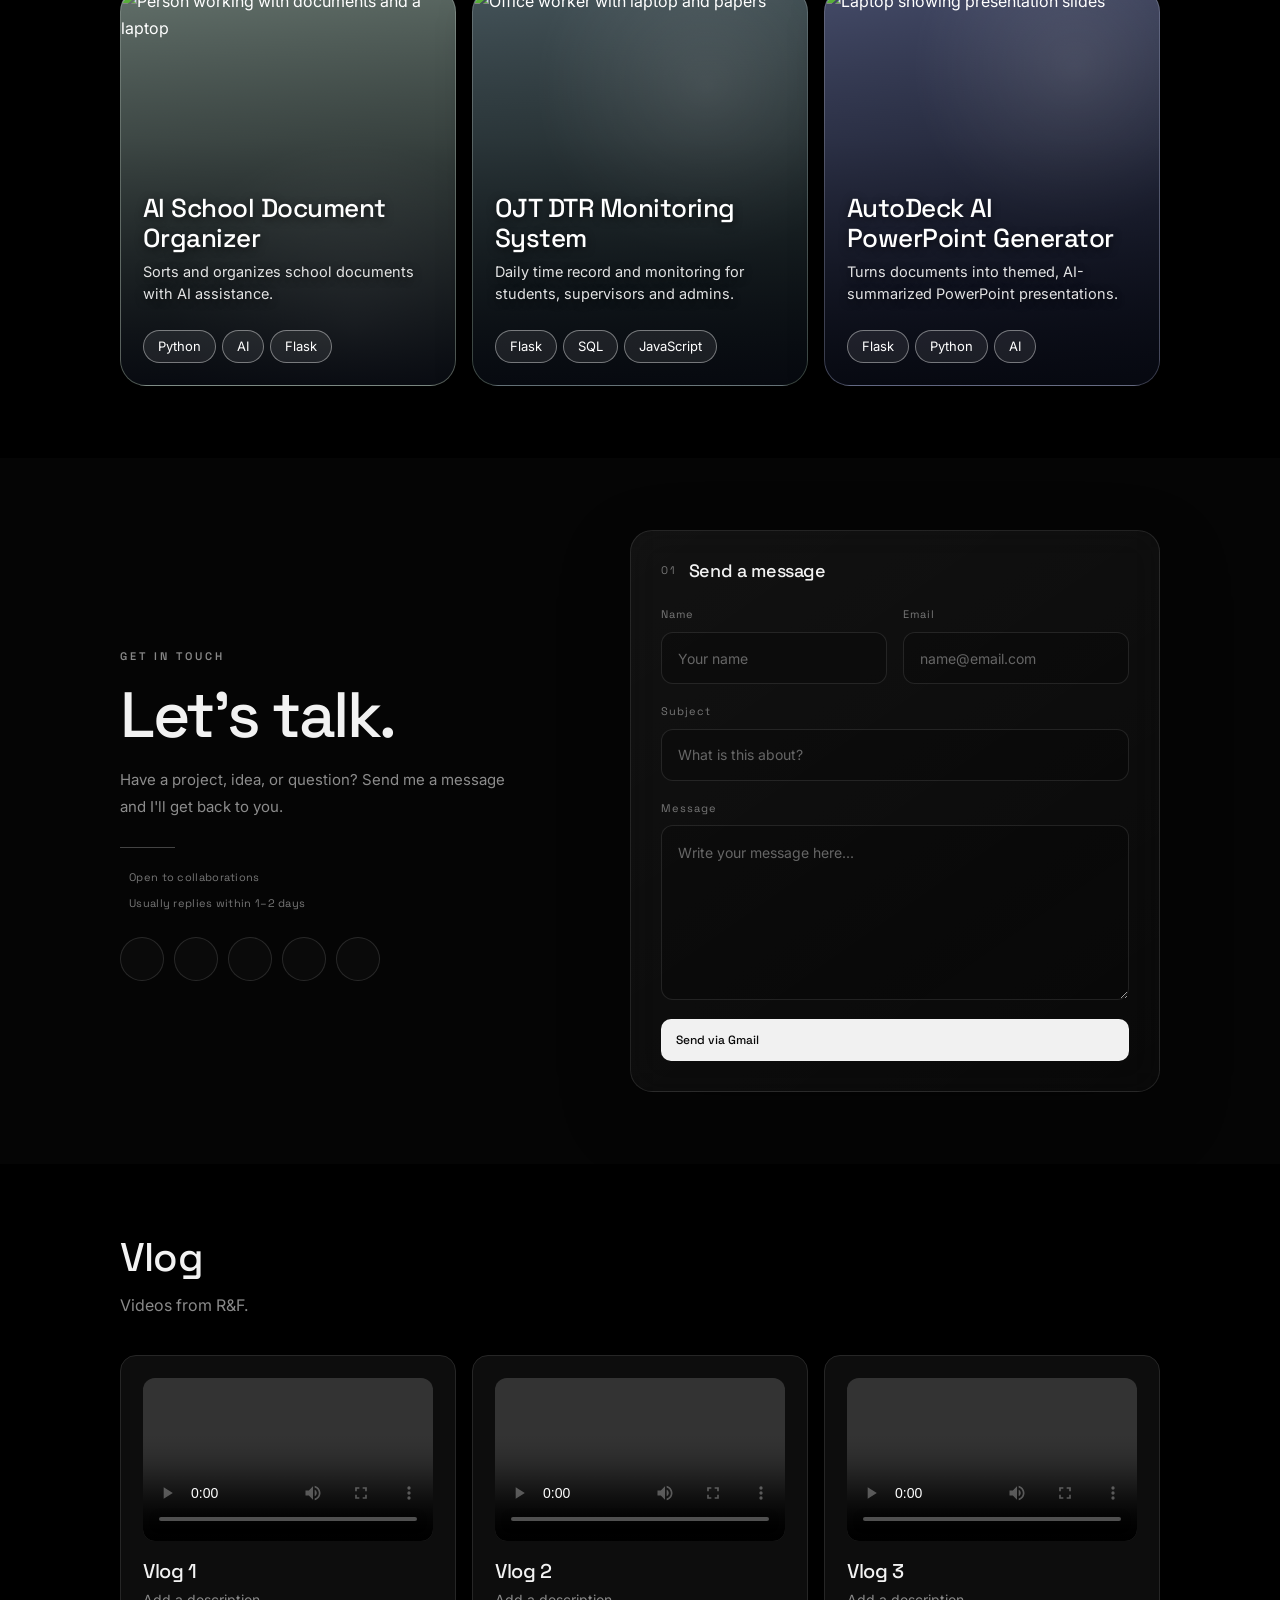
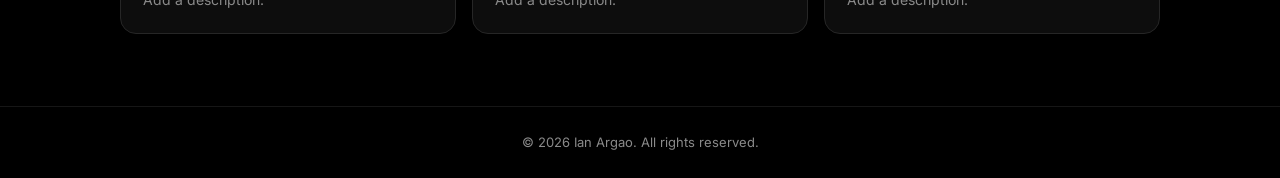
==== commit 7d5a49ac: "Update portfolio design" ====
--- a/index.html
+++ b/index.html
@@ -66,11 +66,25 @@
     /* Elegant contact section */
     #contact .contact-modern {
       display:grid;
-      grid-template-columns:minmax(0,.85fr) minmax(0,1.15fr);
-      gap:70px;
+      grid-template-columns:minmax(0,.9fr) minmax(0,1.1fr);
+      gap:76px;
       align-items:center;
+      max-width:1080px;
+      margin:0 auto;
     }
-    #contact .contact-intro { padding:10px 0; }
+    #contact .contact-intro { padding:10px 0; position:relative; }
+    #contact .contact-intro::before {
+      content:"";
+      position:absolute;
+      width:260px;
+      height:260px;
+      left:-70px;
+      top:50%;
+      transform:translateY(-50%);
+      background:radial-gradient(circle,rgba(255,255,255,.065),rgba(255,255,255,0) 70%);
+      pointer-events:none;
+      z-index:-1;
+    }
     #contact .contact-label {
       display:inline-block; margin-bottom:18px;
       font-family:"Space Grotesk",sans-serif; font-size:11px; font-weight:600;
@@ -80,9 +94,12 @@
       margin:0 0 20px; font-family:"Space Grotesk",sans-serif;
       font-size:clamp(42px,5vw,68px); line-height:.98; letter-spacing:-2.5px;
     }
-    #contact .contact-intro h2 span { color:#8ab4ff; }
+    #contact .contact-intro h2 span { color:#f2f2f2; }
     #contact .contact-intro .sub { max-width:390px; margin:0; font-size:15px; line-height:1.8; color:#8c8c8c; }
-    #contact .contact-line { width:55px; height:1px; margin:32px 0; background:rgba(255,255,255,.25); }
+    #contact .contact-line { width:55px; height:1px; margin:27px 0 20px; background:rgba(255,255,255,.25); }
+    #contact .contact-status { display:flex; flex-direction:column; gap:7px; margin-bottom:22px; font-family:"Space Grotesk",sans-serif; font-size:11px; letter-spacing:.3px; color:#777; }
+    #contact .contact-status span { display:flex; align-items:center; gap:9px; }
+    #contact .contact-status i { font-size:7px; color:#bdbdbd; }
     #contact .social { display:flex; gap:10px; flex-wrap:wrap; }
     #contact .social a {
       width:44px; height:44px; display:flex; align-items:center; justify-content:center;
@@ -92,14 +109,18 @@
     }
     #contact .social a:hover { transform:translateY(-4px); border-color:rgba(138,180,255,.6); background:rgba(138,180,255,.08); color:#8ab4ff; }
     #contact .contact-form-card {
-      padding:34px; border:1px solid rgba(255,255,255,.10); border-radius:24px;
+      width:100%;
+      max-width:540px;
+      justify-self:end;
+      box-sizing:border-box;
+      padding:30px; border:1px solid rgba(255,255,255,.10); border-radius:22px;
       background:linear-gradient(145deg,rgba(255,255,255,.055),rgba(255,255,255,.018));
       box-shadow:0 25px 70px rgba(0,0,0,.28); backdrop-filter:blur(18px); -webkit-backdrop-filter:blur(18px);
     }
-    #contact .form-heading { display:flex; align-items:center; gap:12px; margin-bottom:28px; }
+    #contact .form-heading { display:flex; align-items:center; gap:12px; margin-bottom:25px; }
     #contact .form-heading span { font-family:"Space Grotesk",sans-serif; font-size:11px; letter-spacing:2px; color:#777; }
     #contact .form-heading h3 { margin:0; font-family:"Space Grotesk",sans-serif; font-size:18px; font-weight:500; color:#f2f2f2; }
-    #contact #cf { display:flex; flex-direction:column; gap:20px; }
+    #contact #cf { display:flex; flex-direction:column; gap:18px; }
     #contact .form-row { display:grid; grid-template-columns:1fr 1fr; gap:16px; }
     #contact .form-group { display:flex; flex-direction:column; gap:8px; }
     #contact .form-group label { font-family:"Space Grotesk",sans-serif; font-size:11px; letter-spacing:1px; color:#777; }
@@ -113,9 +134,9 @@
     #contact #cf input::placeholder,#contact #cf textarea::placeholder { color:#666; }
     #contact #cf input:focus,#contact #cf textarea:focus { border-color:rgba(138,180,255,.55); background:rgba(255,255,255,.035); box-shadow:0 0 0 3px rgba(138,180,255,.06); }
     #contact .contact-send {
-      width:100%; min-height:52px; display:flex; align-items:center; justify-content:space-between;
-      margin-top:2px; padding:0 18px; border:1px solid rgba(255,255,255,.12); border-radius:12px;
-      background:#f1f1f1; color:#090909; font-family:"Space Grotesk",sans-serif; font-size:13px; font-weight:500;
+      width:100%; height:42px; min-height:42px; display:flex; align-items:center; justify-content:space-between;
+      margin-top:1px; padding:0 14px; border:1px solid rgba(255,255,255,.12); border-radius:10px;
+      background:#f1f1f1; color:#090909; font-family:"Space Grotesk",sans-serif; font-size:12px; font-weight:500;
       cursor:pointer; transition:transform .25s ease,background .25s ease;
     }
     #contact .contact-send i { font-size:18px; }
@@ -125,14 +146,14 @@
       #contact .contact-intro h2 { font-size:clamp(42px,14vw,58px); letter-spacing:-2px; }
       #contact .contact-intro .sub { max-width:100%; font-size:14px; }
       #contact .contact-line { margin:25px 0; }
-      #contact .contact-form-card { padding:24px 20px; border-radius:20px; }
+      #contact .contact-form-card { padding:24px 20px; border-radius:20px; max-width:none; }
       #contact .form-row { grid-template-columns:1fr; gap:20px; }
       #contact #cf { gap:18px; }
       #contact #cf input { height:50px; }
       #contact #cf textarea { min-height:135px; }
     }
     @media (max-width:420px) {
-      #contact .contact-form-card { padding:22px 16px; }
+      #contact .contact-form-card { padding:22px 16px; max-width:none; }
       #contact .social a { width:42px; height:42px; }
     }
   </style>
@@ -694,9 +715,1435 @@
 }
 </style>
 
+
+
+
+
+
+
+
+<style id="about-all-blue-dark-final">
+/* About section: turn the visible blue accents into a much darker navy tone. */
+.about-exact {
+  border-color: rgba(15, 30, 52, .88) !important;
+  box-shadow: 0 0 0 1px rgba(5,12,22,.72) inset, 0 25px 80px rgba(0,0,0,.48) !important;
+}
+.about-exact::before {
+  background: linear-gradient(90deg, rgba(12,38,68,.18), rgba(15,28,52,.06)) !important;
+}
+.about-photo-frame {
+  border-color: rgba(17, 35, 58, .92) !important;
+  background: rgba(3,8,15,.94) !important;
+  box-shadow: 0 0 0 1px rgba(4,12,22,.72) inset, 0 0 18px rgba(0,0,0,.28) !important;
+}
+.about-photo-frame::before {
+  box-shadow: inset 0 0 24px rgba(8,25,44,.10) !important;
+}
+.about-corner {
+  border-top-color: rgba(24, 55, 86, .72) !important;
+  filter: none !important;
+}
+.about-corner::after {
+  background: rgba(24, 55, 86, .72) !important;
+  box-shadow: none !important;
+}
+.about-signature {
+  color: #35506f !important;
+  text-shadow: 0 0 8px rgba(30,60,90,.20) !important;
+}
+.about-eyebrow { color: #9eabc0 !important; }
+.about-eyebrow i {
+  background: linear-gradient(90deg, rgba(30,54,82,.65), rgba(30,54,82,.08)) !important;
+}
+.about-exact-content h2 b {
+  background: linear-gradient(90deg, #49657f, #53627a, #5b526f) !important;
+  -webkit-background-clip: text !important;
+  background-clip: text !important;
+}
+.about-exact-quote {
+  border-color: rgba(25, 40, 63, .90) !important;
+  background: linear-gradient(100deg, rgba(10,22,40,.72), rgba(18,12,40,.68)) !important;
+  box-shadow: inset 0 0 14px rgba(0,0,0,.16) !important;
+}
+.quote-mark { color: #52667d !important; }
+.about-info-card {
+  border-color: rgba(22, 38, 60, .84) !important;
+  background: linear-gradient(145deg, rgba(6,15,28,.90), rgba(5,11,22,.84)) !important;
+}
+.about-info-title i,
+.about-info-row > i,
+.about-focus-row > i {
+  color: #4b6078 !important;
+  filter: none !important;
+}
+.about-info-row,
+.about-focus-row {
+  border: 1px solid rgba(19, 36, 58, .72) !important;
+  background: linear-gradient(90deg, rgba(18,34,57,.66), rgba(12,25,44,.58)) !important;
+}
+.about-exact-section::before {
+  border-color: rgba(28,48,72,.10) !important;
+}
+.about-exact-section::after {
+  border-color: rgba(45,28,72,.10) !important;
+}
+.about-mini-line span {
+  background: linear-gradient(90deg, #284662 0 62%, #40375f 62%) !important;
+  box-shadow: none !important;
+}
+</style>
+
+
+<style id="rounded-profile-flip">
+/* Rounded profile photo + flip transition */
+.hero .photo{
+  border-radius:50% !important;
+  overflow:hidden !important;
+  perspective:1000px;
+  transform-style:preserve-3d;
+  border:1px solid rgba(255,255,255,.18) !important;
+  box-shadow:0 0 35px rgba(214,170,90,.16), 0 0 80px rgba(214,170,90,.06) !important;
+}
+
+.hero .photo img{
+  border-radius:50% !important;
+  backface-visibility:hidden;
+  -webkit-backface-visibility:hidden;
+}
+
+.hero .photo.flip-effect{
+  animation:profileFlip .9s cubic-bezier(.4,0,.2,1);
+}
+
+@keyframes profileFlip{
+  0%{transform:rotateY(0deg) scale(1)}
+  45%{transform:rotateY(90deg) scale(.96)}
+  100%{transform:rotateY(0deg) scale(1)}
+}
+
+@media (max-width:700px){
+  .hero .photo{
+    border-radius:50% !important;
+  }
+}
+</style>
+
+
+
+<style id="about-profile-rounded-flip">
+/* Rounded profile photo + 3D flip effect */
+.about-photo-frame{
+  display:flex !important;
+  align-items:center !important;
+  justify-content:center !important;
+  overflow:hidden !important;
+}
+
+.about-flip-card{
+  width:min(330px, 92%);
+  aspect-ratio:1 / 1;
+  perspective:1200px;
+  outline:none;
+}
+
+.about-flip-inner{
+  position:relative;
+  width:100%;
+  height:100%;
+  transform-style:preserve-3d;
+  transition:transform .85s cubic-bezier(.2,.75,.25,1);
+}
+
+.about-flip-card:hover .about-flip-inner,
+.about-flip-card:focus .about-flip-inner{
+  transform:rotateY(180deg);
+}
+
+.about-flip-face{
+  position:absolute;
+  inset:0;
+  border-radius:50%;
+  overflow:hidden;
+  backface-visibility:hidden;
+  -webkit-backface-visibility:hidden;
+  border:3px solid rgba(255,255,255,.78);
+  box-shadow:
+    0 0 0 1px rgba(255,255,255,.12),
+    0 0 28px rgba(255,190,90,.24),
+    0 18px 45px rgba(0,0,0,.42);
+  background:#10131a;
+}
+
+.about-flip-face img{
+  width:100% !important;
+  height:100% !important;
+  display:block !important;
+  object-fit:cover !important;
+  border-radius:50% !important;
+}
+
+.about-flip-back{
+  transform:rotateY(180deg);
+}
+
+.about-flip-face .about-signature{
+  z-index:2;
+}
+
+@media(max-width:700px){
+  .about-flip-card{
+    width:min(285px, 82vw);
+  }
+}
+</style>
+
+
+
+<style id="ianargao-boot-intro">
+  /* IANARGAO boot intro — Render-inspired line/ASCII lettering */
+  #ian-boot-intro{
+    position:fixed;
+    inset:0;
+    z-index:99999;
+    display:grid;
+    place-items:center;
+    overflow:hidden;
+    background:#111;
+    color:#d8d8d8;
+    opacity:1;
+    visibility:visible;
+    transition:opacity .8s ease, visibility .8s ease;
+  }
+  #ian-boot-intro.is-done{
+    opacity:0;
+    visibility:hidden;
+    pointer-events:none;
+  }
+  #ian-boot-intro::before{
+    content:"";
+    position:absolute;
+    inset:0;
+    background:
+      linear-gradient(rgba(255,255,255,.035) 1px,transparent 1px),
+      linear-gradient(90deg,rgba(255,255,255,.035) 1px,transparent 1px);
+    background-size:80px 80px;
+    mask-image:linear-gradient(to bottom,transparent 0%,#000 18%,#000 82%,transparent 100%);
+    -webkit-mask-image:linear-gradient(to bottom,transparent 0%,#000 18%,#000 82%,transparent 100%);
+  }
+  #ian-boot-intro::after{
+    content:"";
+    position:absolute;
+    inset:0;
+    background:radial-gradient(circle at 50% 50%,rgba(255,255,255,.055),transparent 42%);
+    pointer-events:none;
+  }
+  .ian-boot-wrap{
+    position:relative;
+    width:min(1100px,92vw);
+    text-align:center;
+  }
+  .ian-boot-status{
+    margin:0 0 22px;
+    font:500 11px/1.4 "Courier New",monospace;
+    letter-spacing:.28em;
+    color:#777;
+    text-transform:uppercase;
+  }
+  .ian-boot-name{
+    position:relative;
+    width:100%;
+    margin:auto;
+  }
+  .ian-boot-name svg{
+    display:block;
+    width:100%;
+    height:auto;
+    overflow:visible;
+  }
+  .ian-boot-name .ian-text{
+    font-family:"Courier New",monospace;
+    font-size:116px;
+    font-weight:700;
+    letter-spacing:3px;
+    text-anchor:middle;
+    dominant-baseline:middle;
+  }
+  /* Outer technical contour */
+  .ian-boot-outline{
+    fill:none;
+    stroke:#777;
+    stroke-width:1.1;
+    stroke-dasharray:1.5 5 16 4;
+    stroke-linecap:round;
+    animation:ianDash 2.7s linear infinite;
+  }
+  /* Fine second contour, like the layered linework in the reference */
+  .ian-boot-outline2{
+    fill:none;
+    stroke:#e6e6e6;
+    stroke-width:.55;
+    stroke-dasharray:1 8 26 7;
+    stroke-linecap:round;
+    opacity:.48;
+    animation:ianDashReverse 3.8s linear infinite;
+  }
+  /* Moving linework clipped inside the letters */
+  .ian-boot-hatch{
+    fill:none;
+    stroke:#d9d9d9;
+    stroke-width:1.05;
+    stroke-dasharray:1.5 5 13 4;
+    stroke-linecap:round;
+    opacity:.82;
+    animation:ianHatchMove 2.4s linear infinite;
+  }
+  .ian-boot-hatch-fine{
+    fill:none;
+    stroke:#8e8e8e;
+    stroke-width:.65;
+    stroke-dasharray:1 7 18 6;
+    stroke-linecap:round;
+    opacity:.68;
+    animation:ianHatchMoveReverse 3.3s linear infinite;
+  }
+  /* Bright sweep passing through the word */
+  .ian-boot-fillline{
+    stroke:#fff;
+    stroke-width:1;
+    stroke-dasharray:55 520;
+    stroke-linecap:round;
+    opacity:.85;
+    animation:ianSweep 2.1s linear infinite;
+  }
+  .ian-boot-scan{
+    position:absolute;
+    left:6%;
+    right:6%;
+    top:50%;
+    height:1px;
+    background:linear-gradient(90deg,transparent,#eee,transparent);
+    box-shadow:0 0 12px rgba(255,255,255,.3);
+    transform:translateY(-50%);
+    animation:ianScan 2.5s ease-in-out infinite;
+    pointer-events:none;
+  }
+  .ian-boot-corner{
+    position:absolute;
+    width:26px;
+    height:26px;
+    border-color:#666;
+    border-style:solid;
+    opacity:.65;
+  }
+  .ian-boot-corner.a{left:0;top:0;border-width:1px 0 0 1px}
+  .ian-boot-corner.b{right:0;top:0;border-width:1px 1px 0 0}
+  .ian-boot-corner.c{left:0;bottom:0;border-width:0 0 1px 1px}
+  .ian-boot-corner.d{right:0;bottom:0;border-width:0 1px 1px 0}
+  .ian-boot-foot{
+    margin-top:24px;
+    display:flex;
+    justify-content:center;
+    gap:14px;
+    align-items:center;
+    font:500 10px/1.4 "Courier New",monospace;
+    letter-spacing:.18em;
+    color:#666;
+    text-transform:uppercase;
+  }
+  .ian-boot-dot{
+    width:5px;
+    height:5px;
+    border-radius:50%;
+    background:#aaa;
+    box-shadow:0 0 10px rgba(255,255,255,.45);
+    animation:ianPulse 1s ease-in-out infinite;
+  }
+  @keyframes ianDash{to{stroke-dashoffset:-120}}
+  @keyframes ianDashReverse{to{stroke-dashoffset:180}}
+  @keyframes ianHatchMove{from{transform:translateX(-42px)}to{transform:translateX(42px)}}
+  @keyframes ianHatchMoveReverse{from{transform:translateX(42px)}to{transform:translateX(-42px)}}
+  @keyframes ianSweep{from{stroke-dashoffset:600}to{stroke-dashoffset:-600}}
+  @keyframes ianScan{0%,100%{transform:translateY(-50%) scaleX(.65);opacity:.2}50%{transform:translateY(-50%) scaleX(1);opacity:.85}}
+  @keyframes ianPulse{0%,100%{opacity:.35}50%{opacity:1}}
+  @media(max-width:700px){
+    .ian-boot-name .ian-text{font-size:64px;letter-spacing:2px}
+    .ian-boot-status{font-size:9px;letter-spacing:.2em}
+    .ian-boot-foot{font-size:8px;letter-spacing:.12em}
+  }
+  @media(max-width:420px){
+    .ian-boot-name .ian-text{font-size:48px;letter-spacing:1px}
+  }
+</style>
+
+
+<style id="ian-nav-menu-upgrade">
+  /* Premium navigation + desktop/mobile burger menu */
+  nav{position:sticky;top:0;z-index:1000;backdrop-filter:blur(16px);-webkit-backdrop-filter:blur(16px)}
+  nav .wrap{position:relative}
+  .logo{position:relative;z-index:2;transition:opacity .2s ease,transform .2s ease}
+  .logo:hover{opacity:.82;transform:translateY(-1px)}
+
+  /* Keep the normal desktop links, while adding a burger on every viewport. */
+  .burger{
+    display:grid !important;
+    place-items:center;
+    width:42px;
+    height:42px;
+    padding:0;
+    border:1px solid rgba(255,255,255,.13);
+    border-radius:12px;
+    background:rgba(255,255,255,.035);
+    color:#eee;
+    font-size:21px;
+    line-height:1;
+    transition:background .2s ease,border-color .2s ease,transform .2s ease,box-shadow .2s ease;
+    position:relative;
+    z-index:1002;
+  }
+  .burger:hover{background:rgba(255,255,255,.08);border-color:rgba(255,255,255,.28);transform:translateY(-1px);box-shadow:0 8px 25px rgba(0,0,0,.28)}
+  .burger.active{background:#f2f2f2;color:#050505;border-color:#f2f2f2}
+  .burger i{transition:transform .25s ease}
+  .burger.active i{transform:rotate(90deg)}
+
+  .links{margin-left:auto;margin-right:18px}
+
+  .ian-menu-backdrop{
+    position:fixed;
+    inset:64px 0 0;
+    z-index:998;
+    background:rgba(0,0,0,.48);
+    backdrop-filter:blur(3px);
+    -webkit-backdrop-filter:blur(3px);
+    opacity:0;
+    visibility:hidden;
+    pointer-events:none;
+    transition:opacity .25s ease,visibility .25s ease;
+  }
+  .ian-menu-backdrop.open{opacity:1;visibility:visible;pointer-events:auto}
+
+  .ian-menu-panel{
+    position:absolute;
+    top:14px;
+    right:clamp(16px,8vw,8%);
+    width:min(310px,calc(100vw - 32px));
+    padding:10px;
+    border:1px solid rgba(255,255,255,.12);
+    border-radius:18px;
+    background:rgba(12,12,12,.94);
+    box-shadow:0 25px 70px rgba(0,0,0,.55),0 0 0 1px rgba(255,255,255,.025) inset;
+    transform:translateY(-8px) scale(.98);
+    opacity:0;
+    transition:transform .25s ease,opacity .25s ease;
+  }
+  .ian-menu-backdrop.open .ian-menu-panel{transform:none;opacity:1}
+
+  .ian-menu-label{
+    padding:9px 12px 7px;
+    color:#666;
+    font:500 9px/1.3 "Space Grotesk",sans-serif;
+    letter-spacing:2.5px;
+    text-transform:uppercase;
+  }
+  .ian-menu-link{
+    display:flex;
+    align-items:center;
+    gap:12px;
+    width:100%;
+    min-height:44px;
+    padding:0 12px;
+    border-radius:11px;
+    color:#d9d9d9;
+    font:500 13px/1 "Space Grotesk",sans-serif;
+    transition:background .2s ease,color .2s ease,transform .2s ease;
+  }
+  .ian-menu-link i{width:20px;text-align:center;font-size:18px;color:#8b8b8b}
+  .ian-menu-link:hover{background:rgba(255,255,255,.065);color:#fff;transform:translateX(2px)}
+  .ian-menu-link:hover i{color:#fff}
+  .ian-menu-divider{height:1px;background:rgba(255,255,255,.07);margin:8px 4px}
+  .ian-menu-link.back{color:#eee}
+  .ian-menu-link.back i{color:#ddd}
+  .ian-menu-link.intro{color:#f2f2f2;background:rgba(255,255,255,.035);margin-top:2px}
+  .ian-menu-link.intro i{color:#f2f2f2}
+  .ian-menu-link.intro:hover{background:rgba(255,255,255,.10)}
+
+  @media(max-width:820px){
+    nav .wrap{padding:0 16px}
+    .links{display:none !important}
+    .burger{width:40px;height:40px;border-radius:11px}
+    .ian-menu-backdrop{inset:64px 0 0}
+    .ian-menu-panel{top:10px;right:16px;left:16px;width:auto;border-radius:16px}
+    .ian-menu-link{min-height:48px;font-size:14px}
+  }
+  @media(min-width:821px){
+    .ian-menu-backdrop{inset:64px 0 0}
+  }
+</style>
+
+
+<style id="about-prestige-redesign">
+/* About redesign — clean editorial layout inspired by the supplied reference.
+   The reveal completes and stays visible until the page is refreshed. */
+.about-prestige-section{
+  position:relative;
+  padding:72px 0 90px;
+  overflow:hidden;
+  background:#070707;
+}
+.about-prestige-section::before,
+.about-prestige-section::after{
+  content:"";
+  position:absolute;
+  width:520px;
+  height:520px;
+  border:1px solid rgba(255,255,255,.075);
+  border-radius:50%;
+  pointer-events:none;
+}
+.about-prestige-section::before{left:-410px;top:120px;}
+.about-prestige-section::after{right:-410px;bottom:-120px;}
+.about-prestige-wrap{
+  width:min(1120px,calc(100% - 36px));
+  margin:0 auto;
+}
+.about-prestige-card{
+  position:relative;
+  min-height:570px;
+  display:grid;
+  grid-template-columns:minmax(0,1.15fr) minmax(300px,.85fr);
+  align-items:center;
+  overflow:hidden;
+  border:1px solid rgba(255,255,255,.28);
+  border-radius:18px;
+  background:linear-gradient(145deg,rgba(18,18,18,.96),rgba(8,8,8,.98));
+  box-shadow:0 30px 90px rgba(0,0,0,.48),inset 0 1px 0 rgba(255,255,255,.04);
+}
+.about-prestige-card::before{
+  content:"";
+  position:absolute;
+  inset:10px;
+  border:1px solid rgba(255,255,255,.045);
+  border-radius:11px;
+  pointer-events:none;
+}
+.about-prestige-copy{
+  position:relative;
+  z-index:2;
+  padding:70px 35px 65px 72px;
+  opacity:0;
+  transform:translateY(18px);
+  animation:aboutPrestigeCopy 1.05s cubic-bezier(.2,.75,.25,1) .15s forwards;
+}
+.about-prestige-kicker{
+  margin-bottom:25px;
+  color:#a7a7a7;
+  font-size:9px;
+  font-weight:700;
+  letter-spacing:.24em;
+}
+.about-prestige-kicker::after{
+  content:"";
+  display:inline-block;
+  width:95px;
+  height:1px;
+  margin-left:15px;
+  vertical-align:middle;
+  background:rgba(255,255,255,.22);
+}
+.about-prestige-copy h2{
+  margin:0 0 28px;
+  color:#f4f4f4;
+  font-size:clamp(54px,7vw,86px);
+  line-height:.86;
+  letter-spacing:-.055em;
+  font-weight:500;
+}
+.about-prestige-copy h2 em{
+  color:#f1f1f1;
+  font-family:"Playfair Display",Georgia,serif;
+  font-weight:400;
+  letter-spacing:-.045em;
+}
+.about-prestige-intro,.about-prestige-body{
+  max-width:560px;
+  margin:0;
+  color:#d2d2d2;
+  font-size:14px;
+  line-height:1.78;
+}
+.about-prestige-body{
+  color:#c7c7c7;
+}
+.about-prestige-quote{
+  display:flex;
+  gap:12px;
+  max-width:570px;
+  margin:27px 0 19px;
+  padding:16px 0 16px 17px;
+  border-left:2px solid rgba(255,255,255,.68);
+}
+.about-prestige-quote-mark{
+  color:#e9e9e9;
+  font-family:Georgia,serif;
+  font-size:37px;
+  line-height:.7;
+}
+.about-prestige-quote p{
+  margin:0;
+  color:#f3f3f3;
+  font-family:"Playfair Display",Georgia,serif;
+  font-size:17px;
+  line-height:1.5;
+  font-style:italic;
+}
+.about-prestige-meta{
+  display:flex;
+  flex-wrap:wrap;
+  gap:30px;
+  margin-top:34px;
+  padding-top:22px;
+  border-top:1px solid rgba(255,255,255,.12);
+}
+.about-prestige-meta span{display:block;min-width:150px;}
+.about-prestige-meta b{display:block;color:#ededed;font-size:11px;font-weight:600;}
+.about-prestige-meta small{display:block;margin-top:5px;color:#777;font-size:9px;line-height:1.5;}
+.about-prestige-visual{
+  position:relative;
+  min-height:570px;
+  display:flex;
+  align-items:center;
+  justify-content:center;
+  overflow:hidden;
+  opacity:0;
+  transform:translateX(24px);
+  animation:aboutPrestigePhoto 1.15s cubic-bezier(.2,.75,.25,1) .28s forwards;
+}
+.about-prestige-photo-glow{
+  position:absolute;
+  width:330px;
+  height:330px;
+  border-radius:50%;
+  background:radial-gradient(circle,rgba(255,220,165,.20) 0%,rgba(255,255,255,.07) 35%,transparent 70%);
+  filter:blur(12px);
+}
+.about-prestige-photo{
+  position:relative;
+  z-index:2;
+  width:min(340px,72%);
+  aspect-ratio:1/1.18;
+  overflow:hidden;
+  border-radius:48% 48% 43% 43%;
+  border:1px solid rgba(255,255,255,.45);
+  box-shadow:0 0 0 8px rgba(255,255,255,.025),0 0 55px rgba(255,218,168,.18),0 30px 60px rgba(0,0,0,.5);
+  background:#111;
+}
+.about-prestige-photo img{
+  width:100%!important;
+  height:100%!important;
+  display:block!important;
+  object-fit:cover!important;
+  object-position:center top!important;
+}
+.about-prestige-signature{
+  position:absolute;
+  z-index:3;
+  right:12%;
+  bottom:16%;
+  color:#f0f0f0;
+  font:400 45px/1 "Brush Script MT","Segoe Script",cursive;
+  transform:rotate(-8deg);
+  text-shadow:0 0 20px rgba(255,255,255,.25);
+}
+@keyframes aboutPrestigeCopy{to{opacity:1;transform:none;}}
+@keyframes aboutPrestigePhoto{to{opacity:1;transform:none;}}
+@media(max-width:800px){
+  .about-prestige-section{padding:42px 0 65px;}
+  .about-prestige-wrap{width:min(100% - 20px,600px);}
+  .about-prestige-card{grid-template-columns:1fr;min-height:0;border-radius:16px;}
+  .about-prestige-copy{order:2;padding:36px 28px 40px;}
+  .about-prestige-visual{order:1;min-height:370px;padding-top:25px;}
+  .about-prestige-photo{width:min(250px,62vw);}
+  .about-prestige-photo-glow{width:270px;height:270px;}
+  .about-prestige-signature{right:22%;bottom:10%;}
+  .about-prestige-copy h2{font-size:clamp(52px,16vw,74px);}
+}
+@media(max-width:480px){
+  .about-prestige-copy{padding:30px 22px 34px;}
+  .about-prestige-visual{min-height:330px;}
+  .about-prestige-photo{width:min(225px,66vw);}
+  .about-prestige-intro,.about-prestige-body{font-size:12px;line-height:1.75;}
+  .about-prestige-meta{gap:18px;margin-top:26px;}
+  .about-prestige-meta span{min-width:125px;}
+}
+@media(prefers-reduced-motion:reduce){
+  .about-prestige-copy,.about-prestige-visual{opacity:1;transform:none;animation:none;}
+}
+</style>
+
+<style id="ian-final-theme-and-hobbies">
+/* =========================================================
+   IANARGAO FINAL VERSION — THEME + HOBBIES NAVIGATION
+   Uses the existing folder/assets and keeps the existing burger design.
+========================================================= */
+
+/* Hobbies stay hidden until the visitor selects Hobbies from the burger menu. */
+#hobbies { display:none !important; }
+body.ian-hobbies-open #hobbies { display:block !important; }
+
+/* Theme control inside the existing burger panel */
+.ian-menu-theme{
+  appearance:none;
+  -webkit-appearance:none;
+  width:100%;
+  min-height:44px;
+  padding:0 12px;
+  border:0;
+  border-radius:11px;
+  display:flex;
+  align-items:center;
+  gap:12px;
+  color:#d9d9d9;
+  background:transparent;
+  font:500 13px/1 "Space Grotesk",sans-serif;
+  text-align:left;
+  cursor:pointer;
+  transition:background .2s ease,color .2s ease;
+}
+.ian-menu-theme > i{width:20px;text-align:center;font-size:18px;color:#d5d5d5}
+.ian-menu-theme:hover{background:rgba(255,255,255,.065);color:#fff}
+.ian-theme-switch{
+  margin-left:auto;
+  width:38px;
+  height:22px;
+  padding:2px;
+  box-sizing:border-box;
+  border:1px solid rgba(255,255,255,.16);
+  border-radius:99px;
+  background:rgba(255,255,255,.07);
+  display:flex;
+  align-items:center;
+  transition:background .25s ease,border-color .25s ease;
+}
+.ian-theme-switch span{
+  width:16px;
+  height:16px;
+  border-radius:50%;
+  background:#d9d9d9;
+  display:block;
+  transform:translateX(0);
+  transition:transform .25s ease,background .25s ease;
+}
+html.light-mode .ian-menu-theme{color:#253047}
+html.light-mode .ian-menu-theme > i{color:#3e5b87}
+html.light-mode .ian-theme-switch{background:#dce7ff;border-color:#b7c9ec}
+html.light-mode .ian-theme-switch span{transform:translateX(16px);background:#3e6fff}
+
+/* ---------------- LIGHT MODE ---------------- */
+html.light-mode body{
+  background:#f6f8fc !important;
+  color:#111827 !important;
+}
+html.light-mode nav{
+  background:rgba(246,248,252,.84) !important;
+  border-bottom-color:rgba(20,35,60,.10) !important;
+  box-shadow:0 8px 30px rgba(24,42,72,.05) !important;
+}
+html.light-mode nav .logo{color:#111827 !important}
+html.light-mode nav .logo span{color:#4f6fff !important}
+html.light-mode nav .links a{color:#5b6575 !important}
+html.light-mode nav .links a:hover,
+html.light-mode nav .links a.on{color:#111827 !important}
+html.light-mode .burger{
+  color:#111827 !important;
+  background:rgba(255,255,255,.72) !important;
+  border-color:rgba(20,35,60,.13) !important;
+}
+html.light-mode .hero{
+  background:
+    radial-gradient(circle at 78% 38%,rgba(93,112,255,.10),transparent 30%),
+    radial-gradient(circle at 25% 70%,rgba(70,154,255,.07),transparent 34%),
+    #f6f8fc !important;
+}
+html.light-mode .hero h1{color:#111827 !important}
+html.light-mode .hero .type{color:#4f6fff !important}
+html.light-mode .hero .mono{color:rgba(63,91,150,.10) !important}
+html.light-mode .hero .photo{
+  border-color:rgba(54,85,150,.24) !important;
+  box-shadow:0 0 35px rgba(80,101,180,.13),0 0 80px rgba(80,101,180,.06) !important;
+}
+html.light-mode .hero .btn:not(.solid){
+  color:#172033 !important;
+  border-color:rgba(23,32,51,.18) !important;
+  background:rgba(255,255,255,.65) !important;
+}
+html.light-mode .hero .btn.solid{
+  color:#fff !important;
+  background:linear-gradient(135deg,#566dff,#7359e8) !important;
+}
+html.light-mode section,
+html.light-mode footer{
+  color:#1c2638 !important;
+}
+html.light-mode h2,
+html.light-mode h3,
+html.light-mode h4{color:#172033 !important}
+html.light-mode .sub,
+html.light-mode section p{color:#5f6b7d !important}
+
+/* About */
+html.light-mode .about-prestige-section{
+  background:linear-gradient(180deg,#f6f8fc,#eef2f8) !important;
+}
+html.light-mode .about-prestige-card{
+  background:rgba(255,255,255,.78) !important;
+  border-color:rgba(38,61,100,.12) !important;
+  box-shadow:0 25px 80px rgba(42,63,100,.09) !important;
+}
+html.light-mode .about-prestige-kicker{color:#5d6f8c !important}
+html.light-mode .about-prestige-copy h2{color:#172033 !important}
+html.light-mode .about-prestige-copy h2 em{color:#4d68e8 !important}
+html.light-mode .about-prestige-intro,
+html.light-mode .about-prestige-body{color:#586579 !important}
+html.light-mode .about-prestige-quote{
+  border-left-color:#6077ef !important;
+  background:rgba(92,113,238,.06) !important;
+}
+html.light-mode .about-prestige-quote p{color:#34415a !important}
+html.light-mode .about-prestige-meta{border-top-color:rgba(35,55,90,.10) !important}
+html.light-mode .about-prestige-meta b{color:#26334a !important}
+html.light-mode .about-prestige-meta small{color:#778398 !important}
+html.light-mode .about-prestige-photo{
+  border-color:rgba(71,96,163,.22) !important;
+  background:#fff !important;
+  box-shadow:0 18px 45px rgba(39,60,105,.12) !important;
+}
+html.light-mode .about-prestige-photo-glow{background:radial-gradient(circle,rgba(89,106,255,.18),transparent 68%) !important}
+html.light-mode .about-prestige-signature{color:#5669d7 !important}
+
+/* Skills */
+html.light-mode #skills{
+  background:#f2f5fa !important;
+}
+html.light-mode .tool{
+  background:rgba(255,255,255,.82) !important;
+  border-color:rgba(32,54,92,.10) !important;
+  color:#26334a !important;
+  box-shadow:0 10px 30px rgba(42,61,94,.05) !important;
+}
+html.light-mode .tool:hover{border-color:rgba(83,107,238,.35) !important;background:#fff !important}
+
+/* Projects */
+html.light-mode #projects{
+  background:#f6f8fc !important;
+}
+html.light-mode .card.proj{
+  border-color:rgba(31,52,89,.12) !important;
+  box-shadow:0 15px 40px rgba(32,52,88,.07) !important;
+}
+html.light-mode .card.proj::after{
+  background:linear-gradient(180deg,rgba(255,255,255,.03),rgba(13,25,48,.72)) !important;
+}
+html.light-mode .card.proj .pc > h3,
+html.light-mode .card.proj .pc > p,
+html.light-mode .card.proj .pc > i{color:#fff !important}
+
+/* Hobbies */
+html.light-mode #hobbies{
+  background:#eef2f8 !important;
+}
+html.light-mode .hobby-card{
+  border-color:rgba(32,54,92,.12) !important;
+  background:#fff !important;
+  box-shadow:0 15px 40px rgba(32,52,88,.07) !important;
+}
+html.light-mode .hobby-card h3{color:#172033 !important}
+html.light-mode .hobby-card p{color:#657186 !important}
+
+/* Contact */
+html.light-mode #contact{
+  background:#f6f8fc !important;
+}
+html.light-mode #contact .contact-label{color:#66758d !important}
+html.light-mode #contact .contact-intro h2,
+html.light-mode #contact .contact-intro h2 span{color:#172033 !important}
+html.light-mode #contact .contact-intro .sub{color:#657186 !important}
+html.light-mode #contact .contact-line{background:rgba(30,48,80,.16) !important}
+html.light-mode #contact .contact-status{color:#68758a !important}
+html.light-mode #contact .social a{
+  color:#34445f !important;
+  border-color:rgba(30,48,80,.13) !important;
+  background:rgba(255,255,255,.72) !important;
+}
+html.light-mode #contact .contact-form-card{
+  background:rgba(255,255,255,.82) !important;
+  border-color:rgba(30,48,80,.12) !important;
+  box-shadow:0 25px 70px rgba(30,48,80,.09) !important;
+}
+html.light-mode #contact .form-heading h3{color:#172033 !important}
+html.light-mode #contact .form-heading span,
+html.light-mode #contact .form-group label{color:#718096 !important}
+html.light-mode #contact #cf input,
+html.light-mode #contact #cf textarea{
+  background:#f8faff !important;
+  color:#172033 !important;
+  border-color:rgba(30,48,80,.12) !important;
+}
+html.light-mode #contact #cf input::placeholder,
+html.light-mode #contact #cf textarea::placeholder{color:#98a3b4 !important}
+html.light-mode #contact .contact-send{
+  background:linear-gradient(135deg,#566dff,#7359e8) !important;
+  color:#fff !important;
+  border-color:transparent !important;
+}
+
+/* Footer / back to top */
+html.light-mode footer{border-top-color:rgba(30,48,80,.08) !important;color:#758198 !important}
+html.light-mode .up{background:#fff !important;color:#25344e !important;border-color:rgba(30,48,80,.12) !important}
+
+/* Burger panel automatically follows the selected theme while retaining its layout. */
+html.light-mode .ian-menu-backdrop{background:rgba(22,32,50,.20) !important}
+html.light-mode .ian-menu-panel{
+  background:rgba(250,252,255,.96) !important;
+  border-color:rgba(30,48,80,.12) !important;
+  box-shadow:0 25px 70px rgba(30,48,80,.16),0 0 0 1px rgba(255,255,255,.72) inset !important;
+}
+html.light-mode .ian-menu-label{color:#8290a5 !important}
+html.light-mode .ian-menu-link{color:#33415a !important}
+html.light-mode .ian-menu-link i{color:#66758d !important}
+html.light-mode .ian-menu-link:hover{background:rgba(83,107,238,.08) !important;color:#1d2940 !important}
+html.light-mode .ian-menu-link:hover i{color:#4f68dc !important}
+html.light-mode .ian-menu-divider{background:rgba(30,48,80,.09) !important}
+html.light-mode .ian-menu-link.intro{background:rgba(83,107,238,.06) !important;color:#293753 !important}
+html.light-mode .ian-menu-link.intro i{color:#536bdc !important}
+
+@media(max-width:820px){
+  .ian-menu-theme{min-height:48px;font-size:14px}
+}
+</style>
+
+
+<style id="real-technology-icons">
+  .tools .tool > div {
+    display:flex !important;
+    align-items:center !important;
+    justify-content:center !important;
+    width:38px !important;
+    height:38px !important;
+    margin-bottom:8px !important;
+  }
+  .tools .tool > div img,
+  .tools .tool img.real-tool-icon {
+    width:27px !important;
+    height:27px !important;
+    max-width:27px !important;
+    max-height:27px !important;
+    display:block !important;
+    object-fit:contain !important;
+    filter:none !important;
+    opacity:1 !important;
+  }
+  .tools .tool .fig {
+    display:flex !important;
+    align-items:center !important;
+    justify-content:center !important;
+    width:38px !important;
+    height:38px !important;
+  }
+  .tools .tool .txt {
+    font-family:"Space Grotesk",sans-serif !important;
+    font-size:15px !important;
+    font-weight:700 !important;
+    color:#f5f5f5 !important;
+  }
+
+  .about-tech-use { margin-top:28px; }
+  .about-tech-label {
+    margin-bottom:12px;
+    color:#8e9aae;
+    font:700 9px/1.3 "Space Grotesk",sans-serif;
+    letter-spacing:.24em;
+  }
+  .about-tech-list {
+    display:flex;
+    flex-wrap:wrap;
+    gap:8px;
+  }
+  .about-tech-pill {
+    display:inline-flex;
+    align-items:center;
+    gap:7px;
+    min-height:30px;
+    padding:0 10px;
+    border:1px solid rgba(65,94,137,.55);
+    border-radius:9px;
+    background:rgba(16,31,55,.62);
+    color:#aebbd0;
+    font:500 9px/1 "Space Grotesk",sans-serif;
+    white-space:nowrap;
+    transition:border-color .2s ease,background .2s ease,transform .2s ease;
+  }
+  .about-tech-pill img {
+    width:14px !important;
+    height:14px !important;
+    object-fit:contain !important;
+    display:block !important;
+    filter:none !important;
+    opacity:1 !important;
+  }
+  .about-tech-pill:hover {
+    transform:translateY(-1px);
+    border-color:rgba(90,137,210,.8);
+    background:rgba(24,46,78,.78);
+  }
+  @media(max-width:800px){
+    .about-tech-use { margin-top:24px; }
+    .about-tech-list { gap:7px; }
+  }
+  @media(max-width:480px){
+    .about-tech-pill {
+      min-height:29px;
+      padding:0 9px;
+      font-size:8px;
+    }
+    .about-tech-pill img {
+      width:13px !important;
+      height:13px !important;
+    }
+  }
+</style>
+
+
+<style id="ian-about-and-skills-alignment">
+/* =========================================================
+   ABOUT — match the approved reference
+========================================================= */
+.about-prestige-wrap{
+  width:min(calc(100% - 32px), 1040px) !important;
+  margin:0 auto !important;
+}
+.about-prestige-card{
+  grid-template-columns:minmax(0,1.08fr) minmax(360px,.92fr) !important;
+  width:100% !important;
+  margin:0 auto !important;
+  border-radius:20px !important;
+}
+.about-prestige-copy{
+  padding:46px 40px !important;
+}
+.about-prestige-copy h2{
+  font-size:clamp(46px,5.2vw,70px) !important;
+  line-height:1 !important;
+  letter-spacing:-.055em !important;
+  font-weight:700 !important;
+  margin:0 0 26px !important;
+  color:#f4f6fb !important;
+  white-space:nowrap !important;
+}
+.about-prestige-copy h2 em{
+  font-family:"Space Grotesk",sans-serif !important;
+  font-weight:700 !important;
+  font-style:normal !important;
+  color:#6678ff !important;
+  letter-spacing:-.055em !important;
+}
+.about-prestige-visual{
+  min-height:540px !important;
+  align-items:center !important;
+  justify-content:center !important;
+}
+.about-prestige-photo-glow{
+  width:370px !important;
+  height:370px !important;
+  background:radial-gradient(circle,rgba(74,105,255,.23) 0%,rgba(58,87,188,.11) 42%,transparent 70%) !important;
+  filter:blur(10px) !important;
+}
+.about-prestige-photo{
+  width:min(330px,70%) !important;
+  aspect-ratio:1/1 !important;
+  border-radius:50% !important;
+  border:1px solid rgba(83,121,255,.82) !important;
+  box-shadow:0 0 0 16px rgba(71,102,215,.13),0 0 55px rgba(58,92,255,.24),0 25px 65px rgba(0,0,0,.38) !important;
+}
+.about-prestige-signature{
+  display:none !important;
+}
+
+/* =========================================================
+   SKILLS — center every real technology icon in its card
+========================================================= */
+#skills .wrap{
+  width:min(calc(100% - 32px),1040px) !important;
+  margin:0 auto !important;
+}
+#skills .tools{
+  display:grid !important;
+  grid-template-columns:repeat(5,minmax(0,1fr)) !important;
+  gap:10px !important;
+  justify-items:stretch !important;
+}
+#skills .tool{
+  min-height:74px !important;
+  display:flex !important;
+  flex-direction:column !important;
+  align-items:center !important;
+  justify-content:center !important;
+  text-align:center !important;
+  padding:12px 10px !important;
+  box-sizing:border-box !important;
+}
+#skills .tool > div{
+  width:34px !important;
+  height:34px !important;
+  margin:0 auto 6px !important;
+  display:flex !important;
+  align-items:center !important;
+  justify-content:center !important;
+}
+#skills .tool > div img,
+#skills .tool img.real-tool-icon{
+  width:25px !important;
+  height:25px !important;
+  margin:0 auto !important;
+  object-fit:contain !important;
+}
+#skills .tool .txt{
+  font-size:13px !important;
+  line-height:1 !important;
+}
+@media(max-width:900px){
+  #skills .tools{grid-template-columns:repeat(3,minmax(0,1fr)) !important;}
+  .about-prestige-card{grid-template-columns:minmax(0,1fr) minmax(300px,.9fr) !important;}
+}
+@media(max-width:700px){
+  .about-prestige-wrap{width:min(calc(100% - 20px),600px) !important;}
+  .about-prestige-card{grid-template-columns:1fr !important;}
+  .about-prestige-copy{padding:34px 24px 38px !important;}
+  .about-prestige-copy h2{
+    white-space:normal !important;
+    font-size:clamp(40px,11vw,58px) !important;
+  }
+  .about-prestige-visual{min-height:350px !important;}
+  .about-prestige-photo{width:min(260px,65vw) !important;}
+  #skills .tools{grid-template-columns:repeat(2,minmax(0,1fr)) !important;}
+}
+</style>
+
+
+<style id="ian-light-readability-and-icon-only">
+/* TECH I USE: icon-only, no cards or labels */
+.about-tech-list{
+  display:flex !important;
+  align-items:center !important;
+  flex-wrap:wrap !important;
+  gap:18px !important;
+}
+.about-tech-icon{
+  display:inline-flex !important;
+  align-items:center !important;
+  justify-content:center !important;
+  width:30px !important;
+  height:30px !important;
+  padding:0 !important;
+  border:0 !important;
+  border-radius:0 !important;
+  background:transparent !important;
+  box-shadow:none !important;
+}
+.about-tech-icon img{
+  width:24px !important;
+  height:24px !important;
+  display:block !important;
+  object-fit:contain !important;
+  filter:none !important;
+  opacity:1 !important;
+}
+.about-tech-icon:hover{transform:translateY(-2px);}
+
+/* Light mode: stronger text contrast throughout the site. */
+html.light-mode body{color:#172033 !important;}
+html.light-mode nav .links a{color:#46536a !important;}
+html.light-mode nav .links a:hover,
+html.light-mode nav .links a.on{color:#111827 !important;}
+html.light-mode .sub,
+html.light-mode section p{color:#46536a !important;}
+html.light-mode .about-prestige-intro,
+html.light-mode .about-prestige-body{color:#46536a !important;}
+html.light-mode .about-prestige-meta b{color:#172033 !important;}
+html.light-mode .about-prestige-meta small{color:#526078 !important;}
+html.light-mode .about-prestige-kicker,
+html.light-mode .about-tech-label{color:#4664b7 !important;}
+html.light-mode .about-tech-icon img{opacity:1 !important;}
+html.light-mode .tool{
+  color:#172033 !important;
+  background:#ffffff !important;
+  border-color:rgba(25,48,85,.20) !important;
+  box-shadow:0 8px 24px rgba(25,48,85,.08) !important;
+}
+html.light-mode .tool:hover{
+  color:#111827 !important;
+  border-color:rgba(67,91,218,.45) !important;
+  background:#ffffff !important;
+}
+html.light-mode #skills h2{color:#111827 !important;}
+html.light-mode #skills .sub{color:#46536a !important;}
+html.light-mode .ian-menu-theme{color:#26344d !important;}
+html.light-mode .ian-menu-label{color:#65748b !important;}
+html.light-mode .ian-menu-link{color:#26344d !important;}
+html.light-mode footer{color:#526078 !important;}
+html.light-mode #contact .contact-status,
+html.light-mode #contact .contact-intro .sub,
+html.light-mode #contact .form-heading span,
+html.light-mode #contact .form-group label{color:#526078 !important;}
+
+@media(max-width:700px){
+  .about-tech-list{gap:14px !important;}
+  .about-tech-icon{width:28px !important;height:28px !important;}
+  .about-tech-icon img{width:22px !important;height:22px !important;}
+}
+</style>
+
+
+<style id="ian-final-readability-footer-about">
+/* =========================================================
+   FINAL POLISH
+   - TECH I USE: icon-only, all icons visible
+   - Light mode: stronger readable typography everywhere
+   - About: slightly larger body/meta text
+   - Footer: normal document flow, never sticky/fixed
+========================================================= */
+
+/* Keep footer in normal document flow; only the navbar stays sticky. */
+footer,
+html.light-mode footer {
+  position: static !important;
+  top: auto !important;
+  bottom: auto !important;
+  left: auto !important;
+  right: auto !important;
+  transform: none !important;
+  width: 100% !important;
+  box-sizing: border-box !important;
+}
+
+/* About text — slightly larger and easier to read. */
+.about-prestige-intro,
+.about-prestige-body {
+  font-size: 15.5px !important;
+  line-height: 1.82 !important;
+}
+
+.about-prestige-quote p {
+  font-size: 18px !important;
+  line-height: 1.55 !important;
+}
+
+.about-prestige-meta b {
+  font-size: 12px !important;
+}
+
+.about-prestige-meta small {
+  font-size: 10px !important;
+  line-height: 1.55 !important;
+}
+
+/* Light mode: strong, consistent text contrast. */
+html.light-mode body,
+html.light-mode main,
+html.light-mode section {
+  color: #172033 !important;
+}
+
+html.light-mode h1,
+html.light-mode h2,
+html.light-mode h3,
+html.light-mode h4,
+html.light-mode h5,
+html.light-mode h6 {
+  color: #172033 !important;
+}
+
+html.light-mode p,
+html.light-mode li,
+html.light-mode .sub,
+html.light-mode section p {
+  color: #34435b !important;
+}
+
+html.light-mode nav .links a {
+  color: #33425a !important;
+}
+
+html.light-mode nav .links a:hover,
+html.light-mode nav .links a.on {
+  color: #111827 !important;
+}
+
+html.light-mode .about-prestige-intro,
+html.light-mode .about-prestige-body {
+  color: #34435b !important;
+}
+
+html.light-mode .about-prestige-quote p {
+  color: #26344d !important;
+}
+
+html.light-mode .about-prestige-meta b {
+  color: #172033 !important;
+}
+
+html.light-mode .about-prestige-meta small {
+  color: #52617a !important;
+}
+
+html.light-mode #skills .sub {
+  color: #34435b !important;
+}
+
+html.light-mode #skills .tool {
+  color: #172033 !important;
+}
+
+html.light-mode #skills .tool .txt {
+  color: #172033 !important;
+}
+
+html.light-mode #projects .sub,
+html.light-mode #hobbies .sub,
+html.light-mode #contact .sub {
+  color: #34435b !important;
+}
+
+html.light-mode footer {
+  color: #46546b !important;
+}
+
+/* TECH I USE: no cards, no labels, just clean logos. */
+.about-tech-list {
+  display: flex !important;
+  align-items: center !important;
+  flex-wrap: wrap !important;
+  gap: 18px !important;
+}
+
+.about-tech-icon {
+  width: 30px !important;
+  height: 30px !important;
+  padding: 0 !important;
+  border: 0 !important;
+  background: transparent !important;
+  box-shadow: none !important;
+}
+
+.about-tech-icon img {
+  width: 24px !important;
+  height: 24px !important;
+  display: block !important;
+  object-fit: contain !important;
+}
+
+/* Keep the technology logos visible in both themes. */
+html.light-mode .about-tech-icon img {
+  opacity: 1 !important;
+}
+
+/* Mobile About typography */
+@media (max-width:700px) {
+  .about-prestige-intro,
+  .about-prestige-body {
+    font-size: 14.5px !important;
+    line-height: 1.78 !important;
+  }
+
+  .about-prestige-quote p {
+    font-size: 16px !important;
+  }
+
+  .about-prestige-meta b {
+    font-size: 11px !important;
+  }
+
+  .about-prestige-meta small {
+    font-size: 9.5px !important;
+  }
+}
+</style>
+
 </head>
 
 <body>
+
+
+<!-- =========================================================
+     IAN ARGAO BOOT INTRO
+========================================================= -->
+<div id="ian-boot-intro" aria-hidden="true">
+  <div class="ian-boot-wrap">
+    <div class="ian-boot-corner a"></div>
+    <div class="ian-boot-corner b"></div>
+    <div class="ian-boot-corner c"></div>
+    <div class="ian-boot-corner d"></div>
+
+    <div class="ian-boot-status">INITIALIZING PORTFOLIO...</div>
+
+    <div class="ian-boot-name">
+      <svg viewBox="0 0 1100 190" role="img" aria-label="Ian Argao">
+        <defs>
+          <clipPath id="ian-text-clip">
+            <text x="550" y="96" class="ian-text">IANARGAO</text>
+          </clipPath>
+        </defs>
+
+        <!-- Fine line texture moving inside the letters -->
+        <g clip-path="url(#ian-text-clip)">
+          <g class="ian-boot-hatch">
+            <line x1="120" y1="-40" x2="720" y2="180"/>
+            <line x1="80" y1="-20" x2="680" y2="200"/>
+            <line x1="40" y1="0" x2="640" y2="220"/>
+            <line x1="0" y1="20" x2="600" y2="240"/>
+            <line x1="-40" y1="40" x2="560" y2="260"/>
+            <line x1="-80" y1="60" x2="520" y2="280"/>
+            <line x1="-120" y1="80" x2="480" y2="300"/>
+            <line x1="380" y1="-40" x2="980" y2="180"/>
+            <line x1="340" y1="-20" x2="940" y2="200"/>
+            <line x1="300" y1="0" x2="900" y2="220"/>
+            <line x1="260" y1="20" x2="860" y2="240"/>
+            <line x1="220" y1="40" x2="820" y2="260"/>
+            <line x1="180" y1="60" x2="780" y2="280"/>
+            <line x1="140" y1="80" x2="740" y2="300"/>
+            <line x1="100" y1="100" x2="700" y2="320"/>
+            <line x1="520" y1="-40" x2="1120" y2="180"/>
+            <line x1="480" y1="-20" x2="1080" y2="200"/>
+            <line x1="440" y1="0" x2="1040" y2="220"/>
+            <line x1="400" y1="20" x2="1000" y2="240"/>
+            <line x1="360" y1="40" x2="960" y2="260"/>
+            <line x1="320" y1="60" x2="920" y2="280"/>
+            <line x1="280" y1="80" x2="880" y2="300"/>
+            <line x1="240" y1="100" x2="840" y2="320"/>
+          </g>
+          <g class="ian-boot-hatch-fine">
+            <line x1="-100" y1="-30" x2="700" y2="170"/>
+            <line x1="-100" y1="10" x2="700" y2="210"/>
+            <line x1="-100" y1="50" x2="700" y2="250"/>
+            <line x1="400" y1="-30" x2="1200" y2="170"/>
+            <line x1="400" y1="10" x2="1200" y2="210"/>
+            <line x1="400" y1="50" x2="1200" y2="250"/>
+          </g>
+        </g>
+
+        <!-- Technical contours around each letter -->
+        <text x="550" y="96" class="ian-text ian-boot-outline">IANARGAO</text>
+        <text x="550" y="96" class="ian-text ian-boot-outline2">IANARGAO</text>
+        <text x="550" y="96" class="ian-text ian-boot-fillline" fill="none">IANARGAO</text>
+      </svg>
+      <div class="ian-boot-scan"></div>
+    </div>
+
+    <div class="ian-boot-foot">
+      <span class="ian-boot-dot"></span>
+      <span>IAN ARGAO / SYSTEM READY</span>
+      <span>2026</span>
+    </div>
+  </div>
+</div>
 
 <!-- =========================================================
      NAVIGATION
@@ -705,7 +2152,7 @@
 <nav>
   <div class="wrap">
 
-    <a class="logo" href="#home">
+    <a class="logo" href="index.html#home" aria-label="Back to Ian Argao portfolio home">
       IAN<span>/</span>ARGAO
     </a>
 
@@ -723,6 +2170,65 @@
 
   </div>
 </nav>
+
+<!-- =========================================================
+     BURGER MENU
+========================================================= -->
+<div class="ian-menu-backdrop" id="ian-menu-backdrop" aria-hidden="true">
+  <div class="ian-menu-panel" role="menu" aria-label="Portfolio menu">
+    <div class="ian-menu-label">Navigation</div>
+
+    <a class="ian-menu-link" href="index.html#home" role="menuitem">
+      <i class="ti ti-home-2"></i>
+      <span>Home / Portfolio</span>
+    </a>
+    <a class="ian-menu-link" href="index.html#about" role="menuitem">
+      <i class="ti ti-user"></i>
+      <span>About</span>
+    </a>
+    <a class="ian-menu-link" href="index.html#projects" role="menuitem">
+      <i class="ti ti-folder"></i>
+      <span>Projects</span>
+    </a>
+    <a class="ian-menu-link" href="index.html#skills" role="menuitem">
+      <i class="ti ti-code"></i>
+      <span>Skills</span>
+    </a>
+    <a class="ian-menu-link" href="index.html#hobbies" id="ian-hobbies-link" role="menuitem">
+      <i class="ti ti-heart"></i>
+      <span>Hobbies</span>
+    </a>
+
+    <a class="ian-menu-link" href="index.html#contact" role="menuitem">
+      <i class="ti ti-mail"></i>
+      <span>Contact</span>
+    </a>
+    <a class="ian-menu-link" href="index.html#vlog" role="menuitem">
+      <i class="ti ti-player-play"></i>
+      <span>Blog</span>
+    </a>
+
+    <div class="ian-menu-divider"></div>
+
+    <button class="ian-menu-theme" id="ian-theme-toggle" type="button" aria-pressed="false">
+      <i class="ti ti-sun" id="ian-theme-icon"></i>
+      <span id="ian-theme-label">Light Mode</span>
+      <span class="ian-theme-switch" aria-hidden="true"><span></span></span>
+    </button>
+
+    <div class="ian-menu-divider"></div>
+
+    <a class="ian-menu-link back" href="#" id="ian-back-button" role="menuitem">
+      <i class="ti ti-arrow-left"></i>
+      <span>Back to previous page</span>
+    </a>
+
+    <a class="ian-menu-link intro" href="#" id="ian-intro-button" role="menuitem">
+      <i class="ti ti-player-skip-back"></i>
+      <span>Back to IANARGAO Intro</span>
+    </a>
+  </div>
+</div>
 
 
 <!-- =========================================================
@@ -804,71 +2310,66 @@
      ABOUT
 ========================================================= -->
 <div id="about">
-  <section class="about-exact-section">
-    <div class="wrap">
-      <div class="about-exact">
-
-        <div class="about-exact-profile">
-          <div class="about-corner corner-a"></div>
-          <div class="about-corner corner-b"></div>
-          <div class="about-photo-frame">
-            <img src="images/ian.jpg" alt="Ian Argao">
-            <div class="about-signature">Ian</div>
+  <section class="about-prestige-section" aria-label="About me">
+    <div class="about-prestige-wrap">
+      <div class="about-prestige-card">
+        <div class="about-prestige-copy">
+          <div class="about-prestige-kicker">ABOUT ME</div>
+          <h2>Hi, I'm <em>Ian Argao</em></h2>
+
+          <p class="about-prestige-intro">
+            I'm John Michael F. Argao, a BSCS student at Holy Cross College
+            of Sta. Rosa, Nueva Ecija. I enjoy building practical web systems
+            and exploring how technology can turn ideas into useful solutions.
+          </p>
+
+          <div class="about-prestige-quote">
+            <span class="about-prestige-quote-mark">“</span>
+            <p>Failure is not the end — it's simply part of success.</p>
           </div>
-          <div class="about-profile-bottom">
-            <div>
-              <strong>BSCS Student</strong>
-              <span>Holy Cross College of Sta. Rosa</span>
-            </div>
-            <div class="about-mini-line"><span></span></div>
-          </div>
-        </div>
-
-        <div class="about-exact-content">
-          <div class="about-eyebrow"><span>ABOUT ME</span><i></i></div>
-          <h2>Hi, I'm <b>Ian Argao</b></h2>
-
-          <p class="about-lead">
-            I'm John Michael F. Argao, but my friends call me JM or Argao.
-            My crush, however, calls me Ian—yiee! I'm currently a BSCS student
-            at Holy Cross College of Sta. Rosa, Nueva Ecija.
-          </p>
-
-          <p class="about-lead">
+
+          <p class="about-prestige-body">
             I chose this program because technology is everywhere, and I believe
             it gives us the power to turn ideas into reality. Every project, bug,
             and late-night code session teaches me something new.
           </p>
 
-          <div class="about-exact-quote">
-            <span class="quote-mark">“</span>
-            <strong>“Failure is not the end — it's simply part of success.”</strong>
+          <div class="about-prestige-meta">
+            <span><b>BSCS Student</b><small>Holy Cross College of Sta. Rosa</small></span>
+            <span><b>Cabanatuan City</b><small>Nueva Ecija, Philippines</small></span>
           </div>
 
-          <div class="about-info-grid">
-            <div class="about-info-card">
-              <div class="about-info-title"><i class="ti ti-user"></i><span>BASIC INFO</span></div>
-              <div class="about-info-row"><i class="ti ti-user"></i><span>Name</span><b>John Michael F. Argao</b></div>
-              <div class="about-info-row"><i class="ti ti-id"></i><span>Nickname</span><b>JM / Argao (Ian - crush)</b></div>
-              <div class="about-info-row"><i class="ti ti-map-pin"></i><span>Location</span><b>M.S. Garcia, Cabanatuan City</b></div>
-              <div class="about-info-row"><i class="ti ti-school"></i><span>Course</span><b>BSCS (Holy Cross College)</b></div>
-            </div>
-
-            <div class="about-info-card">
-              <div class="about-info-title"><i class="ti ti-target-arrow"></i><span>CURRENT FOCUS</span></div>
-              <div class="about-focus-row"><i class="ti ti-school"></i><span>Graduate with a BSCS degree</span></div>
-              <div class="about-focus-row"><i class="ti ti-code"></i><span>Build real-world projects</span></div>
-              <div class="about-focus-row"><i class="ti ti-brain"></i><span>Improve my coding &amp; problem-solving</span></div>
-              <div class="about-focus-row"><i class="ti ti-star"></i><span>Create a better future for myself</span></div>
+          <div class="about-tech-use">
+            <div class="about-tech-label">TECH I USE</div>
+            <div class="about-tech-list">
+              <span class="about-tech-icon"><img src="https://cdn.simpleicons.org/html5" alt=""></span>
+              <span class="about-tech-icon"><img src="https://cdn.simpleicons.org/css" alt=""></span>
+              <span class="about-tech-icon"><img src="https://cdn.simpleicons.org/javascript" alt=""></span>
+              <span class="about-tech-icon"><img src="https://cdn.simpleicons.org/python" alt=""></span>
+              <span class="about-tech-icon"><img src="https://cdn.simpleicons.org/flask" alt=""></span>
+              <span class="about-tech-icon"><img src="https://cdn.simpleicons.org/mysql" alt=""></span>
+              <span class="about-tech-icon"><img src="https://cdn.simpleicons.org/git" alt=""></span>
+              <span class="about-tech-icon"><img src="https://cdn.simpleicons.org/github" alt=""></span>
+              <span class="about-tech-icon"><img src="https://cdn.jsdelivr.net/gh/devicons/devicon/icons/vscode/vscode-original.svg" alt=""></span>
+              <span class="about-tech-icon"><img src="https://cdn.simpleicons.org/figma" alt=""></span>
+              <span class="about-tech-icon"><img src="https://cdn.simpleicons.org/openai/111827" alt=""></span>
             </div>
           </div>
+
+
         </div>
 
+        <div class="about-prestige-visual">
+          <div class="about-prestige-photo-glow"></div>
+          <div class="about-prestige-photo">
+            <img src="images/ian.jpg" alt="Ian Argao">
+          </div>
+          <div class="about-prestige-signature">Ian</div>
+        </div>
       </div>
     </div>
   </section>
 </div>
-
 
 <!-- =========================================================
      SKILLS / TOOLS
@@ -909,9 +2410,11 @@
           href="language.html#sql"
         >
           <div>
-            <span class="txt">
-              SQL
-            </span>
+            <img
+              src="https://cdn.simpleicons.org/mysql"
+              alt="MySQL"
+              class="real-tool-icon"
+            >
           </div>
           SQL
         </a>
@@ -1431,11 +2934,11 @@
     <div class="wrap">
 
       <h2>
-        Hobbies
+        Beyond Code
       </h2>
 
       <p class="sub">
-        Outside of class and code.
+        A few things I enjoy outside of programming.
       </p>
 
 
@@ -1445,29 +2948,6 @@
         <!-- =================================================
              CODING
         ================================================== -->
-
-        <a class="card rv hobby-card" href="hobby.html#coding">
-
-          <img
-            class="hobby-img"
-            src="https://images.unsplash.com/photo-1515879218367-8466d910aaa4?auto=format&fit=crop&w=900&q=85"
-            alt="Coding and programming"
-            loading="lazy"
-          >
-
-          <div class="hobby-content">
-
-            <h3>
-              Coding
-            </h3>
-
-            <p>
-              Building small apps just for fun.
-            </p>
-
-          </div>
-
-        </a>
 
 
         <!-- =================================================
@@ -1558,29 +3038,6 @@
              MUSIC
         ================================================== -->
 
-        <a class="card rv hobby-card" href="hobby.html#music">
-
-          <img
-            class="hobby-img"
-            src="[data-uri]"
-            alt="Spotify playlist with AirPods"
-            loading="lazy"
-          >
-
-          <div class="hobby-content">
-
-            <h3>
-              Music
-            </h3>
-
-            <p>
-              I enjoy listening to music, especially when I'm relaxing, studying, or coding.
-            </p>
-
-          </div>
-
-        </a>
-
 
         <!-- =================================================
              RUBIK'S CUBE
@@ -1668,6 +3125,11 @@
           </p>
 
           <div class="contact-line"></div>
+
+          <div class="contact-status">
+            <span><i class="ti ti-point-filled"></i> Open to collaborations</span>
+            <span><i class="ti ti-circle-check-filled"></i> Usually replies within 1–2 days</span>
+          </div>
 
           <div class="social">
             <a href="https://www.google.com/search?q=gmail" target="_blank" rel="noopener noreferrer" aria-label="Gmail"><i class="ti ti-brand-gmail"></i></a>
@@ -1862,11 +3324,347 @@
 </script>
 
 
+
+<script id="ian-boot-controller">
+(function(){
+  const boot = document.getElementById('ian-boot-intro');
+  if(!boot) return;
+
+  let timer = null;
+  let removeTimer = null;
+
+  function hideIntro(){
+    boot.classList.add('is-done');
+    document.documentElement.style.overflow = '';
+    document.body.style.overflow = '';
+    if(removeTimer) clearTimeout(removeTimer);
+    removeTimer = window.setTimeout(function(){
+      boot.style.visibility = 'hidden';
+    }, 850);
+  }
+
+  function showIntro(){
+    if(timer) clearTimeout(timer);
+    if(removeTimer) clearTimeout(removeTimer);
+    boot.style.visibility = 'visible';
+    boot.classList.remove('is-done');
+    document.documentElement.style.overflow = 'hidden';
+    document.body.style.overflow = 'hidden';
+
+    // Restart the moving line animations from the beginning.
+    boot.querySelectorAll('.ian-boot-outline,.ian-boot-outline2,.ian-boot-fillline,.ian-boot-hatch,.ian-boot-hatch-fine,.ian-boot-scan').forEach(function(el){
+      el.style.animation = 'none';
+      void el.offsetWidth;
+      el.style.animation = '';
+    });
+
+    timer = window.setTimeout(hideIntro, 4200);
+  }
+
+  window.ianShowIntro = showIntro;
+  showIntro();
+})();
+</script>
+
+
+<script id="ian-nav-menu-script">
+(function(){
+  const burger = document.querySelector('.burger');
+  const menu = document.getElementById('ian-menu-backdrop');
+  const back = document.getElementById('ian-back-button');
+  const intro = document.getElementById('ian-intro-button');
+  const logo = document.querySelector('nav .logo');
+  if(!burger || !menu) return;
+
+  const setMenu = (open) => {
+    burger.classList.toggle('active', open);
+    menu.classList.toggle('open', open);
+    menu.setAttribute('aria-hidden', open ? 'false' : 'true');
+    burger.setAttribute('aria-expanded', open ? 'true' : 'false');
+    const icon = burger.querySelector('i');
+    if(icon) icon.className = open ? 'ti ti-x' : 'ti ti-menu-2';
+  };
+
+  burger.setAttribute('aria-expanded','false');
+  burger.addEventListener('click', (e) => {
+    e.stopPropagation();
+    setMenu(!menu.classList.contains('open'));
+  });
+
+  menu.addEventListener('click', (e) => {
+    if(e.target === menu) setMenu(false);
+    const link = e.target.closest('.ian-menu-link');
+    if(link && link !== back) setMenu(false);
+  });
+
+  if(back){
+    back.addEventListener('click', (e) => {
+      e.preventDefault();
+      if(history.length > 1) history.back();
+      else window.location.href = 'index.html#home';
+      setMenu(false);
+    });
+  }
+
+  if(intro){
+    intro.addEventListener('click', (e) => {
+      e.preventDefault();
+      setMenu(false);
+      window.scrollTo({top:0, behavior:'instant'});
+      if(typeof window.ianShowIntro === 'function') window.ianShowIntro();
+    });
+  }
+
+  /* Clicking IAN/ARGAO always takes the visitor back to the portfolio home. */
+  if(logo){
+    logo.addEventListener('click', () => {
+      setMenu(false);
+    });
+  }
+
+  document.addEventListener('keydown', (e) => {
+    if(e.key === 'Escape') setMenu(false);
+  });
+})();
+</script>
+
 <!-- =========================================================
      MAIN JAVASCRIPT
 ========================================================= -->
 
 <script src="script.js"></script>
 
+
+<script id="profile-photo-flip-script">
+(function(){
+  const photo = document.querySelector('.hero .photo');
+  if(!photo) return;
+
+  let timer;
+  const triggerFlip = () => {
+    clearTimeout(timer);
+    photo.classList.remove('flip-effect');
+    void photo.offsetWidth;
+    photo.classList.add('flip-effect');
+    timer = setTimeout(() => photo.classList.remove('flip-effect'), 950);
+  };
+
+  const observer = new MutationObserver((mutations) => {
+    if(mutations.some(m => m.type === 'attributes' && m.attributeName === 'class')) {
+      triggerFlip();
+    }
+  });
+
+  photo.querySelectorAll('img').forEach(img => {
+    observer.observe(img, {attributes:true, attributeFilter:['class']});
+  });
+})();
+</script>
+
+
+<script id="ian-final-theme-and-hobbies-script">
+(function(){
+  const root = document.documentElement;
+  const body = document.body;
+  const themeButton = document.getElementById('ian-theme-toggle');
+  const themeLabel = document.getElementById('ian-theme-label');
+  const themeIcon = document.getElementById('ian-theme-icon');
+  const hobbiesLink = document.getElementById('ian-hobbies-link');
+
+  function applyTheme(mode){
+    const light = mode === 'light';
+    root.classList.toggle('light-mode', light);
+    if(themeButton){
+      themeButton.setAttribute('aria-pressed', light ? 'true' : 'false');
+      themeButton.classList.toggle('is-light', light);
+    }
+    if(themeLabel) themeLabel.textContent = light ? 'Dark Mode' : 'Light Mode';
+    if(themeIcon) themeIcon.className = light ? 'ti ti-moon' : 'ti ti-sun';
+  }
+
+  let savedTheme = 'dark';
+  try { savedTheme = localStorage.getItem('ian-theme') || 'dark'; } catch(e){}
+  applyTheme(savedTheme === 'light' ? 'light' : 'dark');
+
+  if(themeButton){
+    themeButton.addEventListener('click', function(){
+      const next = root.classList.contains('light-mode') ? 'dark' : 'light';
+      applyTheme(next);
+      try { localStorage.setItem('ian-theme', next); } catch(e){}
+    });
+  }
+
+  function openHobbies(){
+    body.classList.add('ian-hobbies-open');
+    const target = document.getElementById('hobbies');
+    if(target){
+      window.setTimeout(function(){
+        target.scrollIntoView({behavior:'smooth',block:'start'});
+      }, 80);
+    }
+  }
+
+  if(hobbiesLink){
+    hobbiesLink.addEventListener('click', function(e){
+      e.preventDefault();
+      openHobbies();
+      const menu = document.getElementById('ian-menu-backdrop');
+      if(menu){
+        menu.classList.remove('open');
+        menu.setAttribute('aria-hidden','true');
+      }
+      const burger = document.querySelector('.burger');
+      if(burger){
+        burger.classList.remove('active');
+        burger.setAttribute('aria-expanded','false');
+        const icon = burger.querySelector('i');
+        if(icon) icon.className='ti ti-menu-2';
+      }
+      history.replaceState(null,'','#hobbies');
+    });
+  }
+
+  if(location.hash === '#hobbies') openHobbies();
+})();
+</script>
+
 </body>
-</html>+</html>
+<style id="about-warm-white-final">
+/* =========================================================
+   ABOUT — WARM WHITE / AMBER PROFILE GLOW
+   Replaces the remaining blue About accents with white + warm gold.
+========================================================= */
+.about-exact-section {
+  background:
+    radial-gradient(circle at 26% 48%, rgba(214,170,90,.055), transparent 34%),
+    radial-gradient(circle at 78% 55%, rgba(255,205,120,.035), transparent 36%) !important;
+}
+
+.about-exact-section::before,
+.about-exact-section::after {
+  border-color: rgba(255,255,255,.075) !important;
+}
+.about-exact-section::after {
+  border-color: rgba(214,170,90,.075) !important;
+}
+
+.about-exact {
+  border-color: rgba(255,255,255,.16) !important;
+  background: linear-gradient(145deg, rgba(17,17,17,.96), rgba(7,7,7,.98) 55%, rgba(16,13,9,.96)) !important;
+  box-shadow:
+    0 0 0 1px rgba(255,255,255,.025) inset,
+    0 25px 80px rgba(0,0,0,.55),
+    0 0 45px rgba(205,160,78,.045) !important;
+}
+
+.about-exact::before {
+  background: linear-gradient(90deg, rgba(255,255,255,.72), rgba(214,170,90,.34)) !important;
+  box-shadow: 0 0 14px rgba(214,170,90,.18) !important;
+}
+
+.about-photo-frame {
+  border-color: rgba(255,255,255,.26) !important;
+  background: rgba(12,12,12,.96) !important;
+  box-shadow:
+    0 0 0 1px rgba(255,255,255,.04) inset,
+    0 0 28px rgba(213,169,88,.20),
+    0 0 70px rgba(213,169,88,.075) !important;
+}
+
+.about-photo-frame::before {
+  box-shadow:
+    inset 0 0 24px rgba(255,255,255,.045),
+    0 0 34px rgba(214,170,90,.16) !important;
+}
+
+.about-signature {
+  color: #f1eadc !important;
+  text-shadow: 0 0 12px rgba(214,170,90,.28) !important;
+}
+
+.about-corner {
+  border-top-color: rgba(255,255,255,.48) !important;
+  filter: drop-shadow(0 0 5px rgba(214,170,90,.18)) !important;
+}
+.about-corner::after {
+  background: rgba(255,255,255,.48) !important;
+  box-shadow: 0 0 6px rgba(214,170,90,.20) !important;
+}
+
+.about-profile-bottom strong {
+  color: #eee9df !important;
+}
+.about-profile-bottom span {
+  color: #a8a298 !important;
+}
+.about-mini-line span {
+  background: linear-gradient(90deg, #f2eee7 0 62%, #8c8270 62%) !important;
+  box-shadow: 0 0 9px rgba(214,170,90,.16) !important;
+}
+
+.about-eyebrow {
+  color: #eee9df !important;
+}
+.about-eyebrow i {
+  background: linear-gradient(90deg, rgba(255,255,255,.52), rgba(255,255,255,.10)) !important;
+}
+
+.about-exact-content h2 {
+  color: #f4f1eb !important;
+}
+.about-exact-content h2 b {
+  background: linear-gradient(90deg, #ffffff, #d8d2c8, #9e978e) !important;
+  -webkit-background-clip: text !important;
+  background-clip: text !important;
+  -webkit-text-fill-color: transparent !important;
+}
+
+.about-lead {
+  color: #c9c4bb !important;
+}
+
+.about-exact-quote {
+  border-color: rgba(255,255,255,.22) !important;
+  background: linear-gradient(100deg, rgba(35,32,27,.66), rgba(20,19,18,.76)) !important;
+  box-shadow:
+    0 0 22px rgba(214,170,90,.055),
+    inset 0 0 18px rgba(255,255,255,.025) !important;
+}
+.quote-mark {
+  color: #ddd6ca !important;
+}
+.about-exact-quote strong {
+  color: #eee9df !important;
+}
+
+.about-info-card {
+  border-color: rgba(255,255,255,.15) !important;
+  background: linear-gradient(145deg, rgba(22,22,21,.78), rgba(10,10,10,.86)) !important;
+}
+.about-info-title {
+  color: #e9e5dc !important;
+}
+.about-info-title i,
+.about-info-row > i,
+.about-focus-row > i {
+  color: #d8d0c3 !important;
+  filter: drop-shadow(0 0 5px rgba(214,170,90,.12)) !important;
+}
+
+.about-info-row,
+.about-focus-row {
+  border: 1px solid rgba(255,255,255,.095) !important;
+  background: linear-gradient(90deg, rgba(39,37,34,.66), rgba(22,22,21,.58)) !important;
+  color: #e0dbd2 !important;
+}
+.about-info-row span {
+  color: #d0cbc2 !important;
+}
+.about-info-row b {
+  color: #aaa49b !important;
+}
+.about-focus-row > i {
+  color: #d0c7b9 !important;
+}
+</style>
--- a/style.css
+++ b/style.css
@@ -616,3 +616,139 @@
     z-index:2;
   }
 }
+
+/* =========================================================
+   ABOUT SECTION — DARKER, SUBTLE BORDERS
+   Keeps the existing layout, glow, and colors.
+========================================================= */
+.about-new-design .about-profile img{
+  border-color:rgba(255,255,255,.16);
+  box-shadow:
+    0 0 0 1px rgba(0,0,0,.45),
+    0 0 40px rgba(255,160,50,.16);
+}
+.about-new-design .about-card{
+  border-color:rgba(255,255,255,.12);
+}
+.about-new-design .about-card h2{
+  border-bottom-color:rgba(255,255,255,.10);
+}
+.about-new-design .about-quote{
+  border-color:rgba(255,255,255,.12);
+  background:rgba(245,158,11,.055);
+}
+@media (max-width:600px){
+  .about-new-design .about-profile img{border-color:rgba(255,255,255,.14)}
+  .about-new-design .about-card{border-color:rgba(255,255,255,.10)}
+  .about-new-design .about-card h2{border-bottom-color:rgba(255,255,255,.08)}
+  .about-new-design .about-quote{border-color:rgba(255,255,255,.10)}
+}
+
+
+/* FINAL ABOUT BORDER OVERRIDE */
+#about .about-new-design,
+#about .about-card,
+#about .about-profile img,
+#about .about-card h2,
+#about .about-quote,
+#about .info-card,
+#about .focus-card,
+#about .info-item,
+#about .focus-item,
+#about .basic-info,
+#about .current-focus {
+  border-color: rgba(255,255,255,.07) !important;
+}
+
+#about .about-new-design {
+  border: 1px solid rgba(255,255,255,.08) !important;
+  box-shadow: 0 18px 50px rgba(0,0,0,.55) !important;
+}
+
+#about .about-profile img {
+  border: 1px solid rgba(255,255,255,.08) !important;
+  box-shadow:
+    0 0 0 1px rgba(0,0,0,.35),
+    0 0 28px rgba(0,0,0,.38) !important;
+}
+
+#about .about-card {
+  border: 1px solid rgba(255,255,255,.07) !important;
+  box-shadow: 0 12px 36px rgba(0,0,0,.5) !important;
+}
+
+#about .about-card h2 {
+  border-bottom: 1px solid rgba(255,255,255,.07) !important;
+}
+
+#about .about-quote {
+  border: 1px solid rgba(255,255,255,.08) !important;
+  background: rgba(255,255,255,.015) !important;
+}
+
+#about .about-card:hover,
+#about .info-card:hover,
+#about .focus-card:hover,
+#about .info-item:hover,
+#about .focus-item:hover {
+  border-color: rgba(255,255,255,.10) !important;
+}
+
+/* =========================================================
+   ABOUT — FORCE DARKER BORDERS FOR THE ACTUAL BLUE NEON DESIGN
+   The About layout is styled in index.html, so these !important
+   overrides intentionally win over those inline style rules.
+========================================================= */
+#about .about-exact{
+  border-color:rgba(255,255,255,.10) !important;
+  box-shadow:
+    0 0 0 1px rgba(0,0,0,.55) inset,
+    0 25px 80px rgba(0,0,0,.45),
+    0 0 28px rgba(0,0,0,.16) !important;
+}
+
+#about .about-photo-frame{
+  border-color:rgba(255,255,255,.10) !important;
+  box-shadow:
+    0 0 0 1px rgba(0,0,0,.55) inset,
+    0 0 22px rgba(0,0,0,.22) !important;
+}
+
+#about .about-exact-quote{
+  border-color:rgba(255,255,255,.10) !important;
+  box-shadow:0 0 18px rgba(0,0,0,.18), inset 0 0 14px rgba(0,0,0,.10) !important;
+}
+
+#about .about-info-card{
+  border-color:rgba(255,255,255,.08) !important;
+  box-shadow:inset 0 1px 0 rgba(255,255,255,.015) !important;
+}
+
+#about .about-info-row,
+#about .about-focus-row{
+  border:1px solid rgba(255,255,255,.045) !important;
+}
+
+#about .about-eyebrow i{
+  background:rgba(255,255,255,.10) !important;
+}
+
+#about .about-corner{
+  border-top-color:rgba(255,255,255,.10) !important;
+  filter:none !important;
+}
+
+#about .about-corner::after{
+  background:rgba(255,255,255,.10) !important;
+  box-shadow:none !important;
+}
+
+#about .about-mini-line span{
+  background:rgba(255,255,255,.10) !important;
+  box-shadow:none !important;
+}
+
+#about .about-exact::before{
+  background:rgba(255,255,255,.10) !important;
+  box-shadow:none !important;
+}
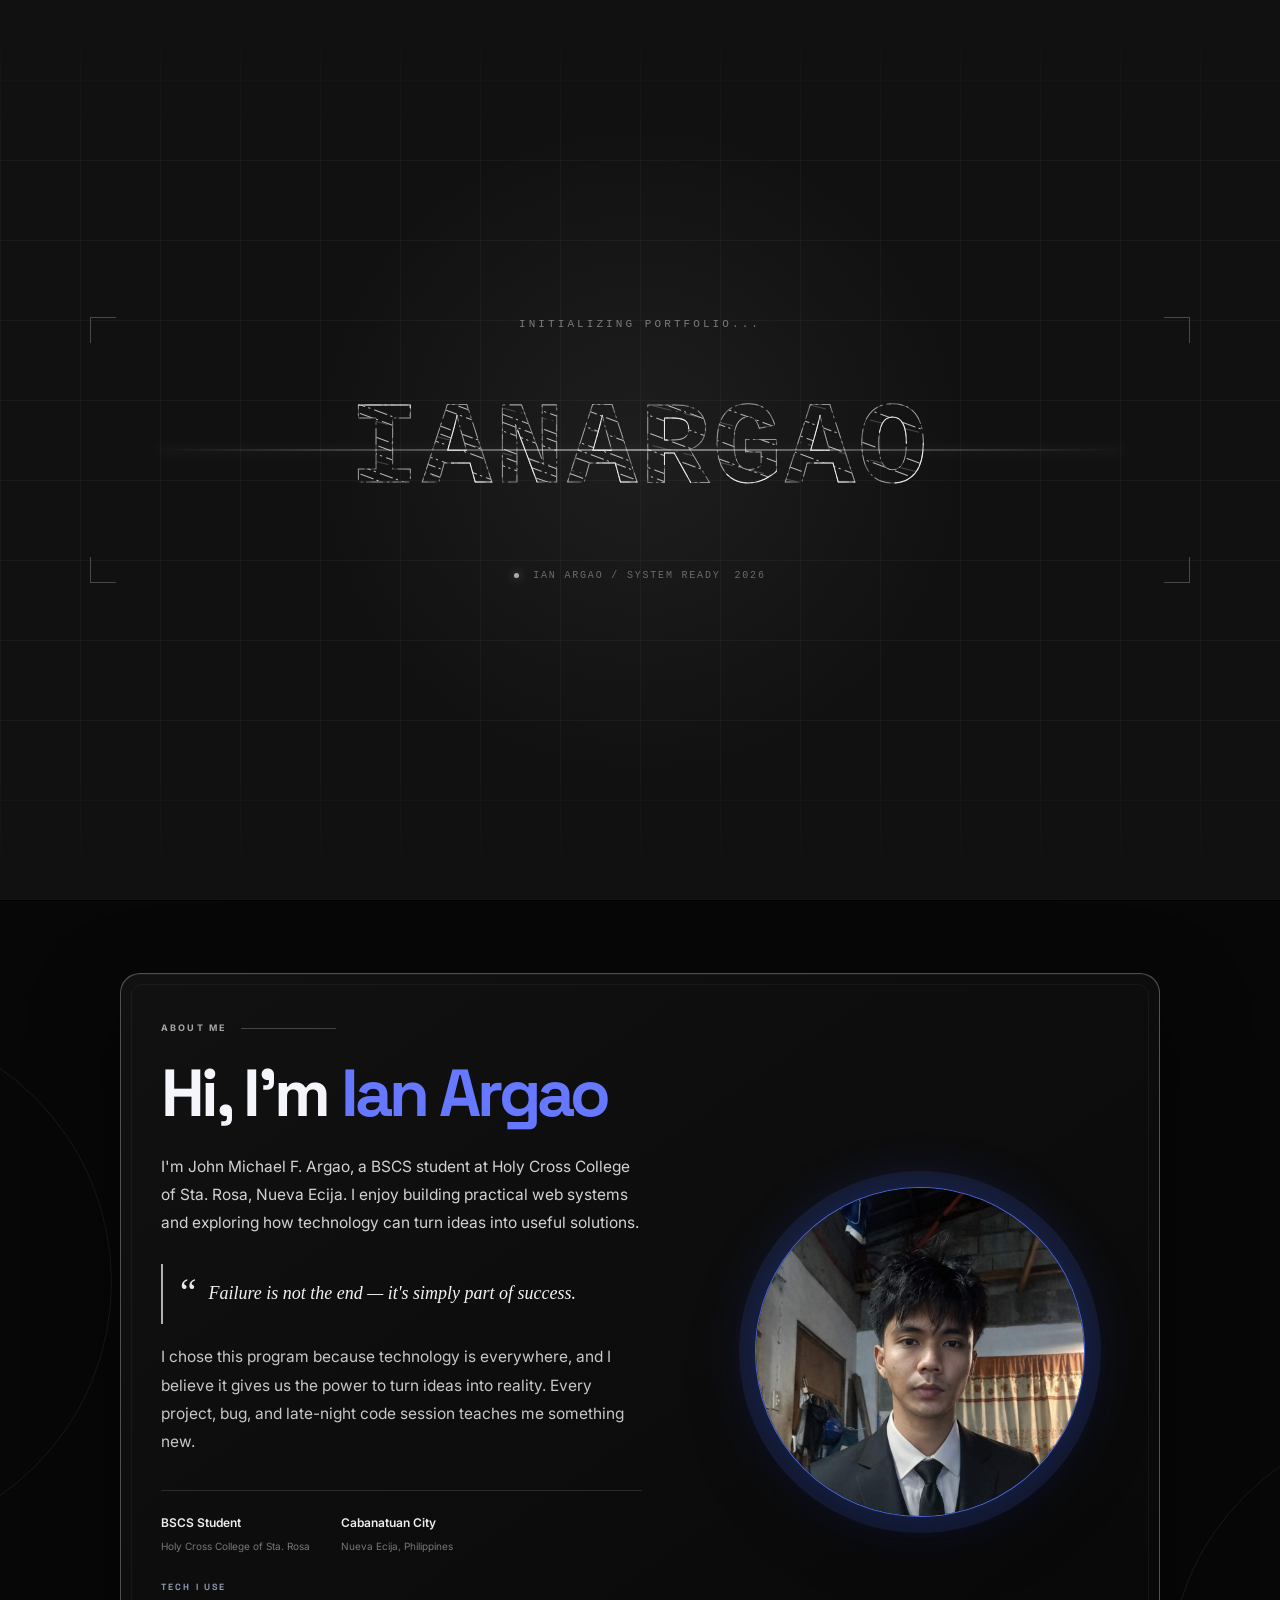
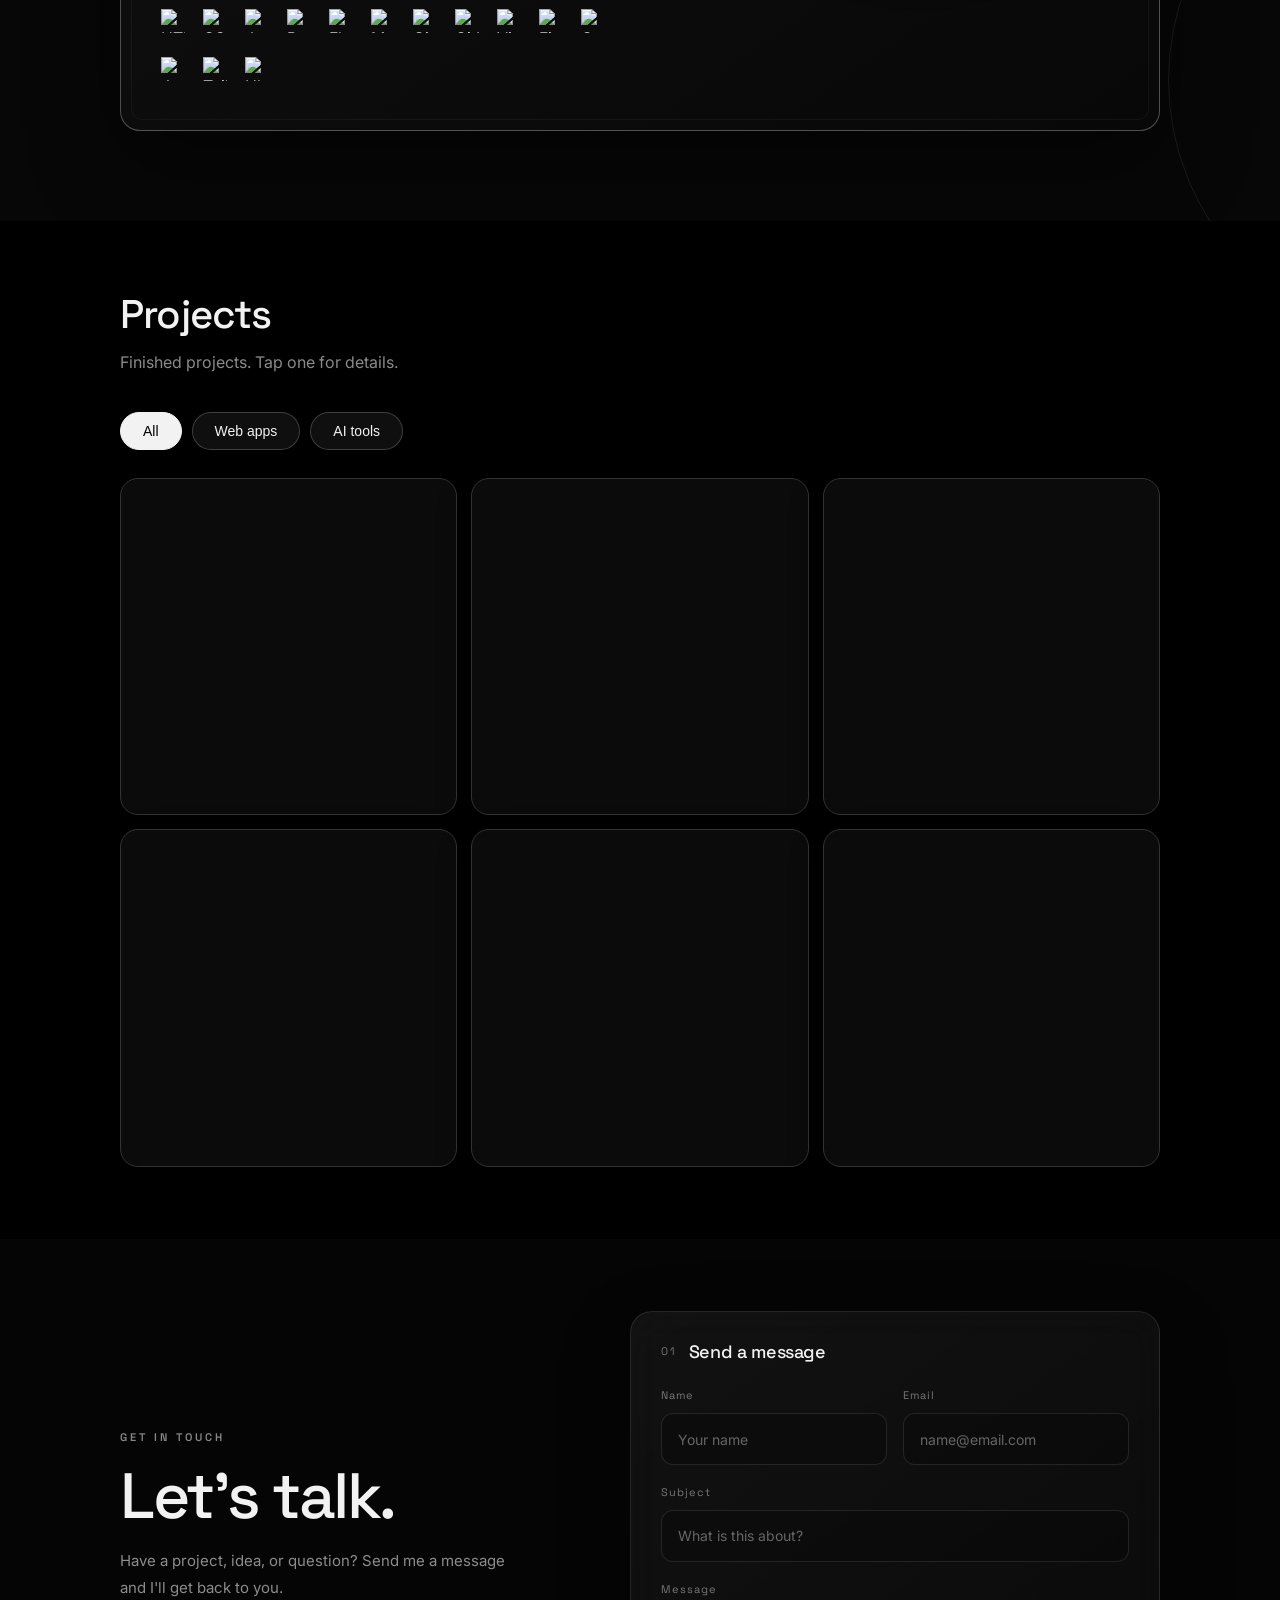
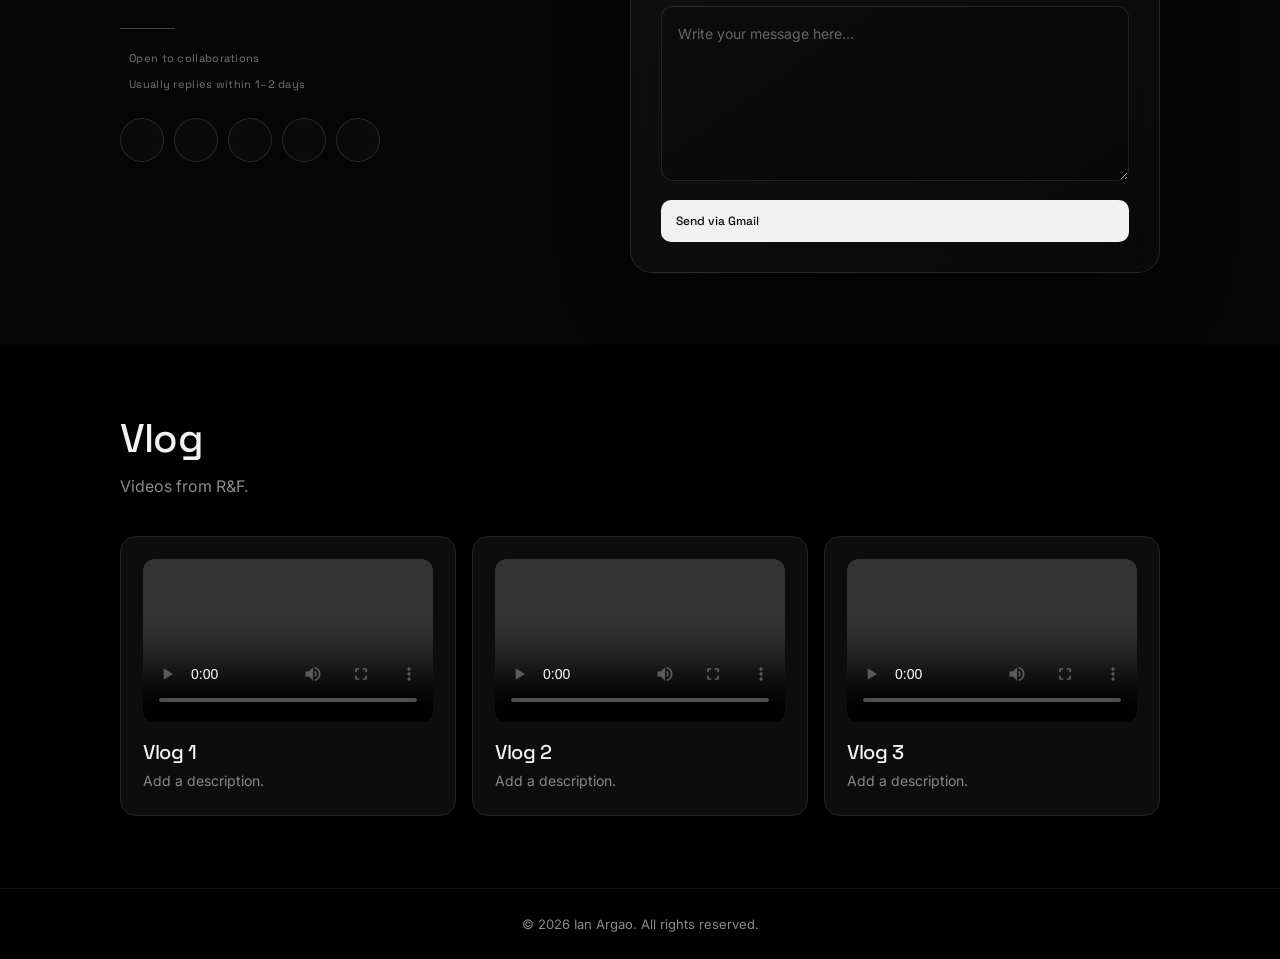
==== commit 1daf3a94: "Improve portfolio readability and navigation" ====
--- a/index.html
+++ b/index.html
@@ -2067,6 +2067,79 @@
 }
 </style>
 
+<style id="unfinished-project-styles">
+/* Blank project cards */
+#projects a.card.proj {
+    position: relative !important;
+    display: block !important;
+    aspect-ratio: 1 / 1 !important;
+    overflow: hidden !important;
+    cursor: pointer !important;
+    background: #0b0b0b !important;
+    border: 1px solid #333 !important;
+    border-radius: 18px !important;
+    text-decoration: none !important;
+    transition: border-color .25s ease,
+                transform .25s ease !important;
+}
+
+/* Remove project images */
+#projects a.card.proj .project-img {
+    display: none !important;
+}
+
+/* Remove all titles, descriptions, icons and tools */
+#projects a.card.proj .pc {
+    display: none !important;
+}
+
+/* Remove image overlays */
+#projects a.card.proj::after {
+    display: none !important;
+}
+
+/* Hover effect */
+#projects a.card.proj:hover {
+    border-color: #777 !important;
+    transform: translateY(-3px) !important;
+}
+</style>
+<style>
+/* Fix spacing and alignment of project placeholders */
+#projects .grid {
+    display: grid !important;
+    grid-template-columns: repeat(3, minmax(0, 1fr)) !important;
+    gap: 14px !important;
+    width: 100% !important;
+    align-items: stretch !important;
+}
+
+#projects .grid > .card.proj {
+    box-sizing: border-box !important;
+    width: 100% !important;
+    min-width: 0 !important;
+    max-width: 100% !important;
+    min-height: 0 !important;
+    height: auto !important;
+    aspect-ratio: 1 / 1 !important;
+    margin: 0 !important;
+}
+
+/* Tablet and mobile */
+@media (max-width: 800px) {
+    #projects .grid {
+        grid-template-columns: repeat(2, minmax(0, 1fr)) !important;
+        gap: 12px !important;
+    }
+}
+
+/* Small phones */
+@media (max-width: 480px) {
+    #projects .grid {
+        gap: 10px !important;
+    }
+}
+</style>
 </head>
 
 <body>
@@ -2340,243 +2413,95 @@
           </div>
 
           <div class="about-tech-use">
-            <div class="about-tech-label">TECH I USE</div>
-            <div class="about-tech-list">
-              <span class="about-tech-icon"><img src="https://cdn.simpleicons.org/html5" alt=""></span>
-              <span class="about-tech-icon"><img src="https://cdn.simpleicons.org/css" alt=""></span>
-              <span class="about-tech-icon"><img src="https://cdn.simpleicons.org/javascript" alt=""></span>
-              <span class="about-tech-icon"><img src="https://cdn.simpleicons.org/python" alt=""></span>
-              <span class="about-tech-icon"><img src="https://cdn.simpleicons.org/flask" alt=""></span>
-              <span class="about-tech-icon"><img src="https://cdn.simpleicons.org/mysql" alt=""></span>
-              <span class="about-tech-icon"><img src="https://cdn.simpleicons.org/git" alt=""></span>
-              <span class="about-tech-icon"><img src="https://cdn.simpleicons.org/github" alt=""></span>
-              <span class="about-tech-icon"><img src="https://cdn.jsdelivr.net/gh/devicons/devicon/icons/vscode/vscode-original.svg" alt=""></span>
-              <span class="about-tech-icon"><img src="https://cdn.simpleicons.org/figma" alt=""></span>
-              <span class="about-tech-icon"><img src="https://cdn.simpleicons.org/openai/111827" alt=""></span>
+          <div class="about-tech-label">TECH I USE</div>
+
+          
+
+          <div class="about-tech-list">
+            <span class="about-tech-icon" data-tooltip="HTML5">
+              <img src="https://cdn.simpleicons.org/html5" alt="HTML5">
+            </span>
+
+            <span class="about-tech-icon" data-tooltip="CSS">
+              <img src="https://cdn.simpleicons.org/css" alt="CSS">
+            </span>
+
+            <span class="about-tech-icon" data-tooltip="JavaScript">
+              <img src="https://cdn.simpleicons.org/javascript" alt="JavaScript">
+            </span>
+
+            <span class="about-tech-icon" data-tooltip="Python">
+              <img src="https://cdn.simpleicons.org/python" alt="Python">
+            </span>
+
+            <span class="about-tech-icon" data-tooltip="Flask">
+              <img src="https://cdn.simpleicons.org/flask" alt="Flask">
+            </span>
+
+            <span class="about-tech-icon" data-tooltip="MySQL">
+              <img src="https://cdn.simpleicons.org/mysql" alt="MySQL">
+            </span>
+
+            <span class="about-tech-icon" data-tooltip="Git">
+              <img src="https://cdn.simpleicons.org/git" alt="Git">
+            </span>
+
+            <span class="about-tech-icon" data-tooltip="GitHub">
+              <img src="https://cdn.simpleicons.org/github" alt="GitHub">
+            </span>
+
+            <span class="about-tech-icon" data-tooltip="Visual Studio Code">
+              <img src="https://cdn.jsdelivr.net/gh/devicons/devicon/icons/vscode/vscode-original.svg" alt="Visual Studio Code">
+            </span>
+
+            <span class="about-tech-icon" data-tooltip="Figma">
+              <img src="https://cdn.simpleicons.org/figma" alt="Figma">
+            </span>
+
+            
+ 
+
+            <span class="about-tech-icon" data-tooltip="C++">
+              <img src="https://cdn.simpleicons.org/cplusplus" alt="C++">
+            </span>
+
+            <span class="about-tech-icon" data-tooltip="Java">
+              <img
+                src="https://cdn.jsdelivr.net/gh/devicons/devicon/icons/java/java-original.svg"
+                alt="Java logo"
+              >
+            </span>
+
+            <span class="about-tech-icon" data-tooltip="Tailwind CSS">
+              <img src="https://cdn.simpleicons.org/tailwindcss" alt="Tailwind CSS">
+            </span>
+
+            <span class="about-tech-icon" data-tooltip="Ubuntu Linux (WSL)">
+              <img src="https://cdn.simpleicons.org/ubuntu/E95420" alt="Ubuntu Linux">
+            </span>
+          </div>
+        </div>
+
+
+                </div>
+
+                <div class="about-prestige-visual">
+                  <div class="about-prestige-photo-glow"></div>
+                  <div class="about-prestige-photo">
+                    <img src="images/ian.jpg" alt="Ian Argao">
+                  </div>
+                  <div class="about-prestige-signature">Ian</div>
+                </div>
+              </div>
             </div>
-          </div>
-
-
+          </section>
         </div>
-
-        <div class="about-prestige-visual">
-          <div class="about-prestige-photo-glow"></div>
-          <div class="about-prestige-photo">
-            <img src="images/ian.jpg" alt="Ian Argao">
-          </div>
-          <div class="about-prestige-signature">Ian</div>
-        </div>
-      </div>
-    </div>
-  </section>
-</div>
 
 <!-- =========================================================
      SKILLS / TOOLS
 ========================================================= -->
 
-  <section id="skills">
-
-    <div class="wrap">
-
-      <h2 class="rv">
-        Tools I can use
-      </h2>
-
-      <p class="sub rv">
-        Languages and tools I work with. Click one to see how to run Hello, World!
-      </p>
-
-
-      <div class="tools">
-
-        <a
-          class="tool rv"
-          href="language.html#flask"
-        >
-          <div>
-            <img
-              src="https://cdn.jsdelivr.net/gh/devicons/devicon/icons/flask/flask-original.svg"
-              alt="Flask"
-              class="inv"
-            >
-          </div>
-          Flask
-        </a>
-
-
-        <a
-          class="tool rv"
-          href="language.html#sql"
-        >
-          <div>
-            <img
-              src="https://cdn.simpleicons.org/mysql"
-              alt="MySQL"
-              class="real-tool-icon"
-            >
-          </div>
-          SQL
-        </a>
-
-
-        <a
-          class="tool rv"
-          href="language.html#html"
-        >
-          <div>
-            <img
-              src="https://cdn.jsdelivr.net/gh/devicons/devicon/icons/html5/html5-original.svg"
-              alt="HTML"
-            >
-          </div>
-          HTML
-        </a>
-
-
-        <a
-          class="tool rv"
-          href="language.html#css"
-        >
-          <div>
-            <img
-              src="https://cdn.jsdelivr.net/gh/devicons/devicon/icons/css3/css3-original.svg"
-              alt="CSS"
-            >
-          </div>
-          CSS
-        </a>
-
-
-        <a
-          class="tool rv"
-          href="language.html#javascript"
-        >
-          <div>
-            <img
-              src="https://cdn.jsdelivr.net/gh/devicons/devicon/icons/javascript/javascript-original.svg"
-              alt="JavaScript"
-            >
-          </div>
-          JavaScript
-        </a>
-
-
-        <a
-          class="tool rv"
-          href="language.html#vscode"
-        >
-          <div>
-            <img
-              src="https://cdn.jsdelivr.net/gh/devicons/devicon/icons/vscode/vscode-original.svg"
-              alt="VS Code"
-            >
-          </div>
-          VS Code
-        </a>
-
-
-        <a
-          class="tool rv"
-          href="language.html#python"
-        >
-          <div>
-            <img
-              src="https://cdn.jsdelivr.net/gh/devicons/devicon/icons/python/python-original.svg"
-              alt="Python"
-            >
-          </div>
-          Python
-        </a>
-
-
-        <a
-          class="tool rv"
-          href="language.html#git"
-        >
-          <div>
-            <img
-              src="https://cdn.jsdelivr.net/gh/devicons/devicon/icons/git/git-original.svg"
-              alt="Git"
-            >
-          </div>
-          Git
-        </a>
-
-
-        <a
-          class="tool rv"
-          href="language.html#github"
-        >
-          <div>
-            <img
-              src="https://cdn.jsdelivr.net/gh/devicons/devicon/icons/github/github-original.svg"
-              alt="GitHub"
-              class="inv"
-            >
-          </div>
-          GitHub
-        </a>
-
-
-        <a
-          class="tool rv"
-          href="language.html#java"
-        >
-          <div>
-            <img
-              src="https://cdn.jsdelivr.net/gh/devicons/devicon/icons/java/java-original.svg"
-              alt="Java"
-              class="wh"
-            >
-          </div>
-          Java
-        </a>
-
-
-        <a
-          class="tool rv"
-          href="language.html#cpp"
-        >
-          <div>
-            <img
-              src="https://cdn.jsdelivr.net/gh/devicons/devicon/icons/cplusplus/cplusplus-original.svg"
-              alt="C++"
-              class="wh"
-            >
-          </div>
-          C++
-        </a>
-
-
-        <a
-          class="tool rv"
-          href="language.html#figma"
-        >
-          <div>
-
-            <span class="fig">
-
-              <img
-                src="https://cdn.jsdelivr.net/gh/devicons/devicon/icons/figma/figma-original.svg"
-                alt="Figma"
-                class="wh"
-              >
-
-            </span>
-
-          </div>
-
-          Figma
-
-        </a>
-
-      </div>
-
-    </div>
-
-  </section>
-
+  
 </div>
 
 
@@ -2954,7 +2879,9 @@
              BASKETBALL
         ================================================== -->
 
-        <a class="card rv hobby-card" href="hobby.html#basketball">
+                <a class="card rv hobby-card"
+          href="hobby.html#basketball"
+          onclick="sessionStorage.setItem('ian-returning-from-example', 'true'); sessionStorage.setItem('ian-hobbies-scroll', String(window.scrollY));">
 
           <img
             class="hobby-img"
@@ -2982,7 +2909,9 @@
              ANIME
         ================================================== -->
 
-        <a class="card rv hobby-card" href="hobby.html#anime">
+                <a class="card rv hobby-card"
+          href="hobby.html#anime"
+          onclick="sessionStorage.setItem('ian-returning-from-example', 'true'); sessionStorage.setItem('ian-hobbies-scroll', String(window.scrollY));">
 
           <img
             class="hobby-img"
@@ -3010,7 +2939,9 @@
              CREATIVE WEB DESIGN
         ================================================== -->
 
-        <a class="card rv hobby-card" href="hobby.html#webdesign">
+                    <a class="card rv hobby-card"
+            href="hobby.html#webdesign"
+            onclick="sessionStorage.setItem('ian-returning-from-example', 'true'); sessionStorage.setItem('ian-hobbies-scroll', String(window.scrollY));">
 
           <img
             class="hobby-img"
@@ -3043,7 +2974,9 @@
              RUBIK'S CUBE
         ================================================== -->
 
-       <a class="card rv hobby-card" href="hobby.html#rubiks">
+       <a class="card rv hobby-card"
+          href="hobby.html#rubiks"
+          onclick="sessionStorage.setItem('ian-returning-from-example', 'true'); sessionStorage.setItem('ian-hobbies-scroll', String(window.scrollY));">
 
   <img
     class="hobby-img"
@@ -3071,7 +3004,9 @@
              CHESS
         ================================================== -->
 
-        <a class="card rv hobby-card" href="hobby.html#chess">
+        <a class="card rv hobby-card"
+   href="hobby.html#chess"
+   onclick="sessionStorage.setItem('ian-returning-from-example', 'true'); sessionStorage.setItem('ian-hobbies-scroll', String(window.scrollY));">
 
           <img
             class="hobby-img"
@@ -3362,7 +3297,19 @@
   }
 
   window.ianShowIntro = showIntro;
+
+const returningFromExample =
+  sessionStorage.getItem('ian-returning-from-example') === 'true';
+
+if (returningFromExample) {
+  sessionStorage.removeItem('ian-returning-from-example');
+  boot.classList.add('is-done');
+  boot.style.visibility = 'hidden';
+  document.documentElement.style.overflow = '';
+  document.body.style.overflow = '';
+} else {
   showIntro();
+}
 })();
 </script>
 
@@ -3528,6 +3475,156 @@
 })();
 </script>
 
+<div id="project-unfinished-modal"
+     role="dialog"
+     aria-modal="true"
+     aria-labelledby="project-modal-title">
+
+    <div class="project-modal-card">
+        <h3 id="project-modal-title">
+            Unfinished Project
+        </h3>
+
+        <button type="button"
+                class="project-modal-close"
+                id="project-modal-close">
+            Close
+        </button>
+    </div>
+</div>
+
+<style>
+#project-unfinished-modal {
+    position: fixed;
+    inset: 0;
+    z-index: 99999;
+    display: none;
+    align-items: center;
+    justify-content: center;
+    padding: 20px;
+    background: rgba(0, 0, 0, .8);
+    backdrop-filter: blur(8px);
+}
+
+#project-unfinished-modal.is-open {
+    display: flex;
+}
+
+#project-unfinished-modal .project-modal-card {
+    width: 100%;
+    max-width: 380px;
+    padding: 30px;
+    text-align: center;
+    background: #111;
+    border: 1px solid #333;
+    border-radius: 18px;
+}
+
+#project-unfinished-modal h3 {
+    margin: 0 0 22px;
+    color: #fff;
+    font-family: "Space Grotesk", sans-serif;
+    font-size: 24px;
+}
+
+#project-unfinished-modal .project-modal-close {
+    width: 100%;
+    padding: 13px;
+    color: #111;
+    background: #f2f2f2;
+    border: none;
+    border-radius: 9px;
+    cursor: pointer;
+    font-size: 13px;
+}
+
+body.project-modal-open {
+    overflow: hidden;
+}
+</style>
+
+<script>
+(function () {
+    const modal = document.getElementById(
+        "project-unfinished-modal"
+    );
+
+    const closeButton = document.getElementById(
+        "project-modal-close"
+    );
+
+    function openModal() {
+        modal.classList.add("is-open");
+        document.body.classList.add("project-modal-open");
+    }
+
+    function closeModal() {
+        modal.classList.remove("is-open");
+        document.body.classList.remove("project-modal-open");
+    }
+
+    document.addEventListener("click", function (event) {
+        const card = event.target.closest(
+            "#projects a.card.proj"
+        );
+
+        if (!card) return;
+
+        event.preventDefault();
+        openModal();
+    }, true);
+
+    closeButton.addEventListener("click", closeModal);
+
+    modal.addEventListener("click", function (event) {
+        if (event.target === modal) {
+            closeModal();
+        }
+    });
+
+    document.addEventListener("keydown", function (event) {
+        if (event.key === "Escape") {
+            closeModal();
+        }
+    });
+})();
+</script>
+<script>
+(() => {
+  const KEY = "portfolio-scroll-position";
+
+  // Save the current position when leaving the portfolio
+  window.addEventListener("pagehide", () => {
+    sessionStorage.setItem(KEY, String(window.scrollY));
+  });
+
+  // Restore the previous position when returning
+  window.addEventListener("pageshow", () => {
+    const savedPosition = sessionStorage.getItem(KEY);
+
+    if (savedPosition !== null) {
+      const position = Number(savedPosition);
+
+      // Wait for the page layout and images to settle
+      requestAnimationFrame(() => {
+        window.scrollTo(0, position);
+      });
+    }
+  });
+})();
+</script>
+<script>
+window.addEventListener('pageshow', function () {
+  const savedScroll = sessionStorage.getItem('ian-hobbies-scroll');
+
+  if (savedScroll !== null) {
+    requestAnimationFrame(function () {
+      window.scrollTo(0, Number(savedScroll));
+      sessionStorage.removeItem('ian-hobbies-scroll');
+    });
+  }
+});
+</script>
 </body>
 </html>
 <style id="about-warm-white-final">
--- a/style.css
+++ b/style.css
@@ -752,3 +752,168 @@
   background:rgba(255,255,255,.10) !important;
   box-shadow:none !important;
 }
+.about-tech-list {
+    display: flex;
+    align-items: center;
+    flex-wrap: wrap;
+    gap: 14px;
+}
+
+.about-tech-icon {
+    display: inline-flex;
+    align-items: center;
+    justify-content: center;
+    width: 20px;
+    height: 24px;
+    flex-shrink: 0;
+}
+
+.about-tech-icon img {
+    display: block;
+    width: 20px;
+    height: 20px;
+    object-fit: contain;
+    transition: transform 0.2s ease;
+}
+
+.about-tech-icon:hover img {
+    transform: translateY(-3px) scale(1.12);
+}
+.about-tech-list {
+    display: flex;
+    align-items: center;
+    flex-wrap: wrap;
+    gap: 16px;
+}
+
+.about-tech-icon {
+    position: relative;
+    display: inline-flex;
+    align-items: center;
+    justify-content: center;
+    width: 22px;
+    height: 28px;
+    flex-shrink: 0;
+    cursor: pointer;
+}
+
+.about-tech-icon img {
+    display: block;
+    width: 20px;
+    height: 20px;
+    object-fit: contain;
+    transition: transform 0.2s ease;
+}
+
+.about-tech-icon:hover img {
+    transform: translateY(-3px) scale(1.12);
+}
+
+/* Technology name tooltip */
+.about-tech-icon::after {
+    content: attr(data-tooltip);
+    position: absolute;
+    left: 50%;
+    bottom: calc(100% + 9px);
+    transform: translate(-50%, 4px);
+    padding: 6px 9px;
+    border: 1px solid rgba(255, 255, 255, 0.15);
+    border-radius: 6px;
+    background: #171717;
+    color: #ffffff;
+    font-size: 11px;
+    font-weight: 500;
+    line-height: 1.4;
+    white-space: nowrap;
+    opacity: 0;
+    visibility: hidden;
+    pointer-events: none;
+    z-index: 20;
+    transition: opacity 0.18s ease, transform 0.18s ease;
+}
+
+.about-tech-icon:hover::after {
+    opacity: 1;
+    visibility: visible;
+    transform: translate(-50%, 0);
+}
+
+/* Keyboard accessibility */
+.about-tech-icon:focus-visible {
+    outline: 2px solid #6678ff;
+    outline-offset: 4px;
+    border-radius: 4px;
+}
+
+@media (hover: none) {
+    .about-tech-icon:active::after {
+        opacity: 1;
+        visibility: visible;
+    }
+}
+.about-tech-icon img {
+    width: 20px;
+    height: 20px;
+    object-fit: contain;
+    display: block;
+}
+/* Keep the About content and profile aligned */
+.about-card,
+.about-inner,
+.about-content {
+    min-width: 0;
+}
+
+.about-tech-use {
+    margin-top: 22px;
+}
+
+.about-tech-label {
+    margin-bottom: 12px;
+}
+
+.about-tech-list {
+    display: flex;
+    align-items: center;
+    flex-wrap: wrap;
+    gap: 14px;
+}
+
+/* Prevent the profile image from dropping below the text */
+.about-card img,
+.about-profile img {
+    max-width: 100%;
+}
+
+@media (min-width: 768px) {
+    .about-card {
+        align-items: center;
+    }
+}
+.about-tech-list {
+    display: flex;
+    align-items: center;
+    flex-wrap: wrap;
+    gap: 14px;
+}
+
+.about-tech-icon {
+    position: relative;
+    display: inline-flex;
+    align-items: center;
+    justify-content: center;
+    width: 22px;
+    height: 28px;
+    flex: 0 0 22px;
+    margin: 0;
+    padding: 0;
+    vertical-align: middle;
+}
+
+.about-tech-icon img {
+    display: block;
+    width: 20px;
+    height: 20px;
+    object-fit: contain;
+    margin: 0;
+}
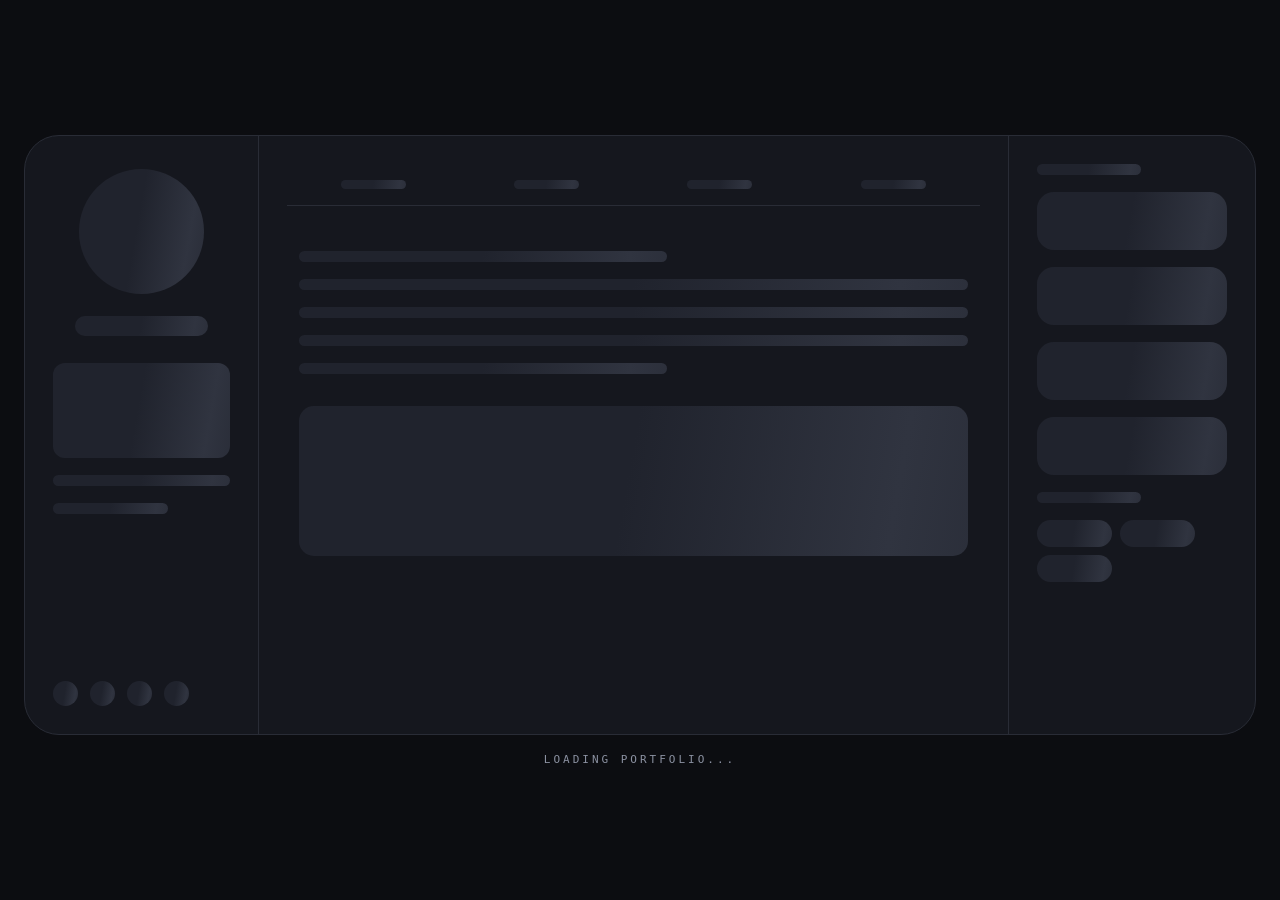
==== commit 9167a881: "Redesign portfolio and add skeleton loading screen" ====
--- a/index.html
+++ b/index.html
@@ -1,3767 +1,388 @@
 <!DOCTYPE html>
-<html lang="en">
+<html lang="en" class="dark">
 <head>
-  <meta charset="utf-8">
-  <meta name="viewport" content="width=device-width,initial-scale=1">
-
-  <title>Home | Ian Argao</title>
-
-  <link rel="preconnect" href="https://fonts.googleapis.com">
-  <link href="https://fonts.googleapis.com/css2?family=Inter:wght@400;500&family=Space+Grotesk:wght@500&display=swap" rel="stylesheet">
-
-  <link href="https://fonts.googleapis.com/css2?family=Playfair+Display:wght@400&display=swap" rel="stylesheet">
-
-  <link rel="stylesheet" href="https://cdn.jsdelivr.net/npm/@tabler/icons-webfont@3/dist/tabler-icons.min.css">
-
-  <link rel="stylesheet" href="style.css">
-
-  <style>
-    /* Real-photo project cards */
-    .card.proj {
-      position: relative;
-      overflow: hidden;
-      isolation: isolate;
-    }
-
-    .card.proj .project-img {
-      position: absolute;
-      inset: 0;
-      width: 100%;
-      height: 100%;
-      object-fit: cover;
-      z-index: 0;
-      transition: transform .45s ease;
-    }
-
-    .card.proj:hover .project-img {
-      transform: scale(1.05);
-    }
-
-    .card.proj::after {
-      content: "";
-      position: absolute;
-      inset: 0;
-      z-index: 0;
-      background: linear-gradient(
-        180deg,
-        rgba(5, 7, 14, .18) 0%,
-        rgba(5, 7, 14, .45) 48%,
-        rgba(5, 7, 14, .88) 100%
-      );
-      pointer-events: none;
-    }
-
-    .card.proj .pc {
-      position: relative;
-      z-index: 1;
-      background: linear-gradient(
-        165deg,
-        rgba(12, 14, 24, .68),
-        rgba(12, 14, 24, .30) 55%,
-        rgba(12, 14, 24, .55)
-      ) !important;
-      backdrop-filter: blur(1.5px);
-    }
-
-    /* Elegant contact section */
-    #contact .contact-modern {
-      display:grid;
-      grid-template-columns:minmax(0,.9fr) minmax(0,1.1fr);
-      gap:76px;
-      align-items:center;
-      max-width:1080px;
-      margin:0 auto;
-    }
-    #contact .contact-intro { padding:10px 0; position:relative; }
-    #contact .contact-intro::before {
-      content:"";
-      position:absolute;
-      width:260px;
-      height:260px;
-      left:-70px;
-      top:50%;
-      transform:translateY(-50%);
-      background:radial-gradient(circle,rgba(255,255,255,.065),rgba(255,255,255,0) 70%);
-      pointer-events:none;
-      z-index:-1;
-    }
-    #contact .contact-label {
-      display:inline-block; margin-bottom:18px;
-      font-family:"Space Grotesk",sans-serif; font-size:11px; font-weight:600;
-      letter-spacing:3px; color:#888;
-    }
-    #contact .contact-intro h2 {
-      margin:0 0 20px; font-family:"Space Grotesk",sans-serif;
-      font-size:clamp(42px,5vw,68px); line-height:.98; letter-spacing:-2.5px;
-    }
-    #contact .contact-intro h2 span { color:#f2f2f2; }
-    #contact .contact-intro .sub { max-width:390px; margin:0; font-size:15px; line-height:1.8; color:#8c8c8c; }
-    #contact .contact-line { width:55px; height:1px; margin:27px 0 20px; background:rgba(255,255,255,.25); }
-    #contact .contact-status { display:flex; flex-direction:column; gap:7px; margin-bottom:22px; font-family:"Space Grotesk",sans-serif; font-size:11px; letter-spacing:.3px; color:#777; }
-    #contact .contact-status span { display:flex; align-items:center; gap:9px; }
-    #contact .contact-status i { font-size:7px; color:#bdbdbd; }
-    #contact .social { display:flex; gap:10px; flex-wrap:wrap; }
-    #contact .social a {
-      width:44px; height:44px; display:flex; align-items:center; justify-content:center;
-      border:1px solid rgba(255,255,255,.12); border-radius:50%;
-      color:#d8d8d8; background:rgba(255,255,255,.025); text-decoration:none;
-      transition:transform .25s ease,border-color .25s ease,background .25s ease,color .25s ease;
-    }
-    #contact .social a:hover { transform:translateY(-4px); border-color:rgba(138,180,255,.6); background:rgba(138,180,255,.08); color:#8ab4ff; }
-    #contact .contact-form-card {
-      width:100%;
-      max-width:540px;
-      justify-self:end;
-      box-sizing:border-box;
-      padding:30px; border:1px solid rgba(255,255,255,.10); border-radius:22px;
-      background:linear-gradient(145deg,rgba(255,255,255,.055),rgba(255,255,255,.018));
-      box-shadow:0 25px 70px rgba(0,0,0,.28); backdrop-filter:blur(18px); -webkit-backdrop-filter:blur(18px);
-    }
-    #contact .form-heading { display:flex; align-items:center; gap:12px; margin-bottom:25px; }
-    #contact .form-heading span { font-family:"Space Grotesk",sans-serif; font-size:11px; letter-spacing:2px; color:#777; }
-    #contact .form-heading h3 { margin:0; font-family:"Space Grotesk",sans-serif; font-size:18px; font-weight:500; color:#f2f2f2; }
-    #contact #cf { display:flex; flex-direction:column; gap:18px; }
-    #contact .form-row { display:grid; grid-template-columns:1fr 1fr; gap:16px; }
-    #contact .form-group { display:flex; flex-direction:column; gap:8px; }
-    #contact .form-group label { font-family:"Space Grotesk",sans-serif; font-size:11px; letter-spacing:1px; color:#777; }
-    #contact #cf input,#contact #cf textarea {
-      width:100%; box-sizing:border-box; border:1px solid rgba(255,255,255,.10); border-radius:12px;
-      outline:none; background:rgba(0,0,0,.18); color:#eee; font-family:"Inter",sans-serif; font-size:14px;
-      transition:border-color .25s ease,background .25s ease,box-shadow .25s ease;
-    }
-    #contact #cf input { height:52px; padding:0 16px; }
-    #contact #cf textarea { min-height:145px; padding:15px 16px; resize:vertical; }
-    #contact #cf input::placeholder,#contact #cf textarea::placeholder { color:#666; }
-    #contact #cf input:focus,#contact #cf textarea:focus { border-color:rgba(138,180,255,.55); background:rgba(255,255,255,.035); box-shadow:0 0 0 3px rgba(138,180,255,.06); }
-    #contact .contact-send {
-      width:100%; height:42px; min-height:42px; display:flex; align-items:center; justify-content:space-between;
-      margin-top:1px; padding:0 14px; border:1px solid rgba(255,255,255,.12); border-radius:10px;
-      background:#f1f1f1; color:#090909; font-family:"Space Grotesk",sans-serif; font-size:12px; font-weight:500;
-      cursor:pointer; transition:transform .25s ease,background .25s ease;
-    }
-    #contact .contact-send i { font-size:18px; }
-    #contact .contact-send:hover { transform:translateY(-2px); background:#fff; }
-    @media (max-width:800px) {
-      #contact .contact-modern { grid-template-columns:1fr; gap:42px; }
-      #contact .contact-intro h2 { font-size:clamp(42px,14vw,58px); letter-spacing:-2px; }
-      #contact .contact-intro .sub { max-width:100%; font-size:14px; }
-      #contact .contact-line { margin:25px 0; }
-      #contact .contact-form-card { padding:24px 20px; border-radius:20px; max-width:none; }
-      #contact .form-row { grid-template-columns:1fr; gap:20px; }
-      #contact #cf { gap:18px; }
-      #contact #cf input { height:50px; }
-      #contact #cf textarea { min-height:135px; }
-    }
-    @media (max-width:420px) {
-      #contact .contact-form-card { padding:22px 16px; max-width:none; }
-      #contact .social a { width:42px; height:42px; }
-    }
-  </style>
-
-<style id="mobile-project-grid-3-rows">
-/* Projects: 2 cards per row on phones = 3 rows for 6 projects */
-@media (max-width: 700px) {
-  .grid {
-    display: grid !important;
-    grid-template-columns: repeat(2, minmax(0, 1fr)) !important;
-    gap: 12px !important;
-  }
-
-  .grid .card.proj {
-    min-width: 0;
-    width: 100%;
-    aspect-ratio: 1 / 1 !important;
-    min-height: 0 !important;
-    height: auto !important;
-    opacity: 1 !important;
-    visibility: visible !important;
-    transform: none !important;
-  }
-
-  .grid .card.proj .pc {
-    width: 100%;
-    height: 100%;
-    min-height: 0 !important;
-    box-sizing: border-box;
-    padding: 18px 14px !important;
-    display: flex;
-    flex-direction: column;
-    justify-content: flex-end;
-  }
-
-  .grid .card.proj .project-img {
-    display: block !important;
-    width: 100% !important;
-    height: 100% !important;
-    min-height: 0 !important;
-    object-fit: cover !important;
-    opacity: 1 !important;
-    visibility: visible !important;
-  }
-
-  .grid .card.proj h3 {
-    font-size: 15px !important;
-    line-height: 1.18 !important;
-  }
-
-  .grid .card.proj p {
-    font-size: 11px !important;
-    line-height: 1.45 !important;
-  }
-
-  .grid .card.proj .tag {
-    font-size: 9px !important;
-    padding: 5px 7px !important;
-  }
-
-  .grid .card.proj .project-img {
-    min-height: 100%;
-  }
-}
-
-@media (max-width: 380px) {
-  .grid {
-    gap: 9px !important;
-  }
-
-  .grid .card.proj .pc {
-    padding: 16px 11px !important;
-  }
-
-  .grid .card.proj h3 {
-    font-size: 14px !important;
-  }
-}
-</style>
-
-
-<style id="project-card-content-fix">
-/* Project cards: keep the photo as the background and keep all card content visible */
-.card.proj {
-  position: relative !important;
-  overflow: hidden !important;
-  isolation: isolate !important;
-  display: block !important;
-}
-
-.card.proj .project-img {
-  position: absolute !important;
-  inset: 0 !important;
-  width: 100% !important;
-  height: 100% !important;
-  object-fit: cover !important;
-  z-index: 0 !important;
-  display: block !important;
-  opacity: 1 !important;
-  visibility: visible !important;
-}
-
-.card.proj::after {
-  content: "" !important;
-  position: absolute !important;
-  inset: 0 !important;
-  z-index: 1 !important;
-  pointer-events: none !important;
-  background: linear-gradient(
-    180deg,
-    rgba(5, 7, 14, .08) 0%,
-    rgba(5, 7, 14, .28) 38%,
-    rgba(5, 7, 14, .92) 100%
-  ) !important;
-}
-
-.card.proj .pc {
-  position: absolute !important;
-  inset: 0 !important;
-  z-index: 2 !important;
-  width: 100% !important;
-  height: 100% !important;
-  min-height: 0 !important;
-  box-sizing: border-box !important;
-  padding: 22px !important;
-  display: flex !important;
-  flex-direction: column !important;
-  justify-content: flex-end !important;
-  align-items: flex-start !important;
-  gap: 0 !important;
-  background: transparent !important;
-  backdrop-filter: none !important;
-  color: #fff !important;
-}
-
-.card.proj .pc > .project-img {
-  position: absolute !important;
-  inset: 0 !important;
-}
-
-.card.proj .pc > i,
-.card.proj .pc > h3,
-.card.proj .pc > p,
-.card.proj .pc > .tags {
-  position: relative !important;
-  z-index: 3 !important;
-}
-
-.card.proj .pc > i {
-  display: block !important;
-  margin: 0 0 10px !important;
-  font-size: 22px !important;
-  color: #fff !important;
-  text-shadow: 0 2px 8px rgba(0,0,0,.45) !important;
-}
-
-.card.proj .pc > h3 {
-  display: block !important;
-  width: 100% !important;
-  margin: 0 0 7px !important;
-  color: #fff !important;
-  text-shadow: 0 2px 8px rgba(0,0,0,.65) !important;
-}
-
-.card.proj .pc > p {
-  display: block !important;
-  width: 100% !important;
-  margin: 0 0 12px !important;
-  color: rgba(255,255,255,.88) !important;
-  text-shadow: 0 2px 8px rgba(0,0,0,.65) !important;
-}
-
-.card.proj .pc > .tags {
-  display: flex !important;
-  flex-wrap: wrap !important;
-  gap: 6px !important;
-  width: 100% !important;
-}
-
-.card.proj .pc > .tags .tag {
-  position: relative !important;
-  z-index: 4 !important;
-}
-
-@media (max-width: 700px) {
-  .card.proj .pc {
-    padding: 16px !important;
-  }
-
-  .card.proj .pc > i {
-    margin-bottom: 7px !important;
-    font-size: 18px !important;
-  }
-
-  .card.proj .pc > h3 {
-    margin-bottom: 5px !important;
-    font-size: 14px !important;
-    line-height: 1.18 !important;
-  }
-
-  .card.proj .pc > p {
-    margin-bottom: 8px !important;
-    font-size: 10px !important;
-    line-height: 1.35 !important;
-  }
-
-  .card.proj .pc > .tags {
-    gap: 4px !important;
-  }
-}
-</style>
-
-
-<style id="about-exact-design">
-/* =========================================================
-   ABOUT — futuristic neon/glass layout
-   Matches the approved About mockup while keeping the existing content.
-========================================================= */
-.about-exact-section {
-  position: relative;
-  padding: 42px 0 72px;
-  overflow: hidden;
-  background:
-    radial-gradient(circle at 16% 50%, rgba(25,65,150,.16), transparent 34%),
-    radial-gradient(circle at 90% 60%, rgba(67,31,150,.16), transparent 34%);
-}
-
-.about-exact-section::before,
-.about-exact-section::after {
-  content: "";
-  position: absolute;
-  pointer-events: none;
-  width: 520px;
-  height: 520px;
-  border-radius: 50%;
-  border: 1px solid rgba(48,119,255,.16);
-  transform: rotate(-22deg);
-}
-.about-exact-section::before { left: -390px; top: 170px; }
-.about-exact-section::after { right: -390px; top: 270px; border-color: rgba(125,64,255,.17); }
-
-.about-exact {
-  position: relative;
-  z-index: 2;
-  width: min(1145px, calc(100% - 34px));
-  margin: 0 auto;
-  padding: 40px 34px 34px;
-  display: grid;
-  grid-template-columns: 365px minmax(0, 1fr);
-  gap: 40px;
-  border: 1px solid rgba(52,126,255,.52);
-  border-radius: 24px;
-  background: linear-gradient(145deg, rgba(9,21,42,.94), rgba(5,11,25,.96) 55%, rgba(12,9,34,.94));
-  box-shadow: 0 0 0 1px rgba(30,91,220,.08) inset, 0 25px 80px rgba(0,0,0,.45), 0 0 42px rgba(30,101,255,.10);
-  overflow: hidden;
-}
-
-.about-exact::before {
-  content: "";
-  position: absolute;
-  left: 42px;
-  top: -2px;
-  width: 110px;
-  height: 3px;
-  border-radius: 99px;
-  background: linear-gradient(90deg, #23a7ff, #7b55ff);
-  box-shadow: 0 0 18px #257dff;
-}
-
-.about-exact-profile {
-  position: relative;
-  align-self: start;
-  padding: 2px 0 0;
-}
-
-.about-photo-frame {
-  position: relative;
-  width: 100%;
-  height: 495px;
-  padding: 10px;
-  border: 1px solid rgba(52,132,255,.72);
-  border-radius: 19px;
-  background: rgba(5,14,30,.78);
-  box-shadow: 0 0 28px rgba(34,111,255,.16), 0 0 0 1px rgba(93,77,255,.08) inset;
-}
-
-.about-photo-frame::before {
-  content: "";
-  position: absolute;
-  inset: 0;
-  border-radius: 19px;
-  box-shadow: inset 0 0 30px rgba(38,112,255,.13);
-  pointer-events: none;
-}
-
-.about-photo-frame img {
-  display: block;
-  width: 100%;
-  height: 100%;
-  object-fit: cover;
-  border-radius: 13px;
-}
-
-.about-signature {
-  position: absolute;
-  right: 24px;
-  top: 20px;
-  color: #4ea8ff;
-  font: 400 42px/1 "Brush Script MT", "Segoe Script", cursive;
-  transform: rotate(-8deg);
-  text-shadow: 0 0 14px rgba(43,137,255,.65);
-}
-
-.about-corner {
-  position: absolute;
-  z-index: 3;
-  width: 48px;
-  height: 20px;
-  border-top: 3px solid #24a8ff;
-  pointer-events: none;
-  filter: drop-shadow(0 0 7px rgba(36,168,255,.8));
-}
-.about-corner::after {
-  content: "";
-  position: absolute;
-  width: 3px;
-  height: 18px;
-  background: #24a8ff;
-  box-shadow: 0 0 8px #24a8ff;
-}
-.corner-a { left: -1px; top: 2px; }
-.corner-a::after { left: 0; top: 0; }
-.corner-b { right: -1px; bottom: 48px; transform: rotate(180deg); }
-.corner-b::after { left: 0; top: 0; }
-
-.about-profile-bottom {
-  display: flex;
-  justify-content: space-between;
-  align-items: center;
-  padding: 22px 8px 0;
-}
-.about-profile-bottom strong,
-.about-profile-bottom span {
-  display: block;
-}
-.about-profile-bottom strong {
-  color: #d9e7ff;
-  font-size: 14px;
-  letter-spacing: .2px;
-}
-.about-profile-bottom span {
-  margin-top: 5px;
-  color: #8ea1bd;
-  font-size: 11px;
-}
-.about-mini-line { width: 82px; }
-.about-mini-line span {
-  display: block;
-  width: 82px;
-  height: 3px;
-  background: linear-gradient(90deg, #2b9dff 0 62%, #4e48b5 62%);
-  box-shadow: 0 0 10px rgba(45,134,255,.35);
-}
-
-.about-exact-content {
-  min-width: 0;
-  padding-top: 7px;
-}
-.about-eyebrow {
-  display: flex;
-  align-items: center;
-  gap: 16px;
-  color: #dce7ff;
-  font-size: 12px;
-  font-weight: 700;
-  letter-spacing: .34em;
-}
-.about-eyebrow i {
-  display: block;
-  width: 225px;
-  max-width: 35%;
-  height: 1px;
-  background: linear-gradient(90deg, rgba(53,117,255,.8), rgba(53,117,255,.15));
-}
-.about-exact-content h2 {
-  margin: 22px 0 15px;
-  color: #eef5ff;
-  font-size: clamp(38px, 4vw, 53px);
-  line-height: 1.04;
-  letter-spacing: -.045em;
-  font-weight: 700;
-}
-.about-exact-content h2 b {
-  color: #5a8dff;
-  background: linear-gradient(90deg, #49a9ff, #6f7dff, #8e55ff);
-  -webkit-background-clip: text;
-  background-clip: text;
-  -webkit-text-fill-color: transparent;
-}
-.about-lead {
-  max-width: 680px;
-  margin: 0 0 17px;
-  color: #b7c8e0;
-  font-size: 14px;
-  line-height: 1.62;
-}
-.about-exact-quote {
-  position: relative;
-  display: flex;
-  align-items: center;
-  gap: 11px;
-  margin: 24px 0 22px;
-  padding: 13px 17px;
-  min-height: 56px;
-  border: 1px solid rgba(74,92,255,.85);
-  border-radius: 13px;
-  background: linear-gradient(100deg, rgba(21,50,128,.38), rgba(35,18,91,.44));
-  box-shadow: 0 0 20px rgba(58,79,255,.14), inset 0 0 18px rgba(66,94,255,.08);
-}
-.quote-mark {
-  color: #4f91ff;
-  font-size: 48px;
-  line-height: .7;
-  font-weight: 700;
-}
-.about-exact-quote strong {
-  color: #dfe9ff;
-  font-size: 14px;
-  font-style: italic;
-}
-
-.about-info-grid {
-  display: grid;
-  grid-template-columns: 1fr 1fr;
-  gap: 18px;
-}
-.about-info-card {
-  min-width: 0;
-  padding: 18px 14px 15px;
-  border: 1px solid rgba(61,99,170,.35);
-  border-radius: 17px;
-  background: linear-gradient(145deg, rgba(9,23,47,.72), rgba(10,19,39,.52));
-  box-shadow: inset 0 1px 0 rgba(255,255,255,.025);
-}
-.about-info-title {
-  display: flex;
-  align-items: center;
-  gap: 10px;
-  margin: 0 4px 13px;
-  color: #dbe7ff;
-  font-size: 11px;
-  font-weight: 700;
-  letter-spacing: .17em;
-}
-.about-info-title i {
-  color: #4d95ff;
-  font-size: 19px;
-  filter: drop-shadow(0 0 6px rgba(54,135,255,.45));
-}
-.about-info-row,
-.about-focus-row {
-  display: grid;
-  align-items: center;
-  gap: 9px;
-  min-height: 38px;
-  margin-top: 7px;
-  padding: 7px 10px;
-  border-radius: 20px;
-  background: linear-gradient(90deg, rgba(37,61,105,.64), rgba(27,44,80,.47));
-  color: #d8e5fb;
-  font-size: 11px;
-}
-.about-info-row { grid-template-columns: 20px 68px minmax(0,1fr); }
-.about-info-row > i, .about-focus-row > i { color: #5d9fff; font-size: 17px; }
-.about-info-row span { color: #c3d2e8; }
-.about-info-row b {
-  min-width: 0;
-  color: #9fb5d3;
-  font-weight: 500;
-  text-align: right;
-}
-.about-focus-row {
-  grid-template-columns: 21px minmax(0,1fr);
-}
-.about-focus-row > i { color: #7b56ff; }
-
-@media (max-width: 980px) {
-  .about-exact {
-    grid-template-columns: 290px minmax(0, 1fr);
-    gap: 28px;
-    padding: 30px 25px;
-  }
-  .about-photo-frame { height: 430px; }
-  .about-info-grid { grid-template-columns: 1fr; }
-}
-
-@media (max-width: 700px) {
-  .about-exact-section { padding: 22px 0 55px; }
-  .about-exact {
-    width: min(100% - 20px, 560px);
-    grid-template-columns: 1fr;
-    gap: 28px;
-    padding: 22px 16px 24px;
-    border-radius: 20px;
-  }
-  .about-exact-profile { max-width: 330px; margin: 0 auto; width: 100%; }
-  .about-photo-frame { height: min(110vw, 430px); }
-  .about-profile-bottom { padding-top: 15px; }
-  .about-eyebrow { font-size: 10px; letter-spacing: .24em; }
-  .about-eyebrow i { max-width: 28%; }
-  .about-exact-content h2 { font-size: 35px; margin-top: 17px; }
-  .about-lead { font-size: 13px; line-height: 1.58; }
-  .about-exact-quote { margin-top: 19px; }
-  .about-info-grid { grid-template-columns: 1fr; gap: 12px; }
-  .about-info-row { grid-template-columns: 20px 63px minmax(0,1fr); }
-  .about-info-row b { font-size: 10px; }
-}
-
-@media (max-width: 380px) {
-  .about-exact { width: calc(100% - 14px); padding: 18px 12px 20px; }
-  .about-exact-content h2 { font-size: 31px; }
-  .about-lead { font-size: 12px; }
-  .about-exact-quote strong { font-size: 11px; }
-}
-</style>
-
-<style id="mobile-hero-ia-size">
-/* Make the large IA background mark much bigger on phone screens */
-@media (max-width: 700px) {
-  .hero {
-    overflow: hidden;
-  }
-
-  .hero .mono {
-    font-size: clamp(230px, 78vw, 390px) !important;
-    line-height: .72 !important;
-    left: -8vw !important;
-    top: 50% !important;
-    transform: translateY(-50%) !important;
-    opacity: .20 !important;
-    z-index: 0 !important;
-    pointer-events: none;
-  }
-
-  .hero .wrap > div:not(.mono),
-  .hero .wrap > h1,
-  .hero .wrap > p,
-  .hero .wrap > .btns {
-    position: relative;
-    z-index: 2;
-  }
-}
-
-@media (max-width: 380px) {
-  .hero .mono {
-    font-size: clamp(250px, 86vw, 410px) !important;
-    left: -13vw !important;
-  }
-}
-</style>
-
-
-
-
-
-
-
-
-<style id="about-all-blue-dark-final">
-/* About section: turn the visible blue accents into a much darker navy tone. */
-.about-exact {
-  border-color: rgba(15, 30, 52, .88) !important;
-  box-shadow: 0 0 0 1px rgba(5,12,22,.72) inset, 0 25px 80px rgba(0,0,0,.48) !important;
-}
-.about-exact::before {
-  background: linear-gradient(90deg, rgba(12,38,68,.18), rgba(15,28,52,.06)) !important;
-}
-.about-photo-frame {
-  border-color: rgba(17, 35, 58, .92) !important;
-  background: rgba(3,8,15,.94) !important;
-  box-shadow: 0 0 0 1px rgba(4,12,22,.72) inset, 0 0 18px rgba(0,0,0,.28) !important;
-}
-.about-photo-frame::before {
-  box-shadow: inset 0 0 24px rgba(8,25,44,.10) !important;
-}
-.about-corner {
-  border-top-color: rgba(24, 55, 86, .72) !important;
-  filter: none !important;
-}
-.about-corner::after {
-  background: rgba(24, 55, 86, .72) !important;
-  box-shadow: none !important;
-}
-.about-signature {
-  color: #35506f !important;
-  text-shadow: 0 0 8px rgba(30,60,90,.20) !important;
-}
-.about-eyebrow { color: #9eabc0 !important; }
-.about-eyebrow i {
-  background: linear-gradient(90deg, rgba(30,54,82,.65), rgba(30,54,82,.08)) !important;
-}
-.about-exact-content h2 b {
-  background: linear-gradient(90deg, #49657f, #53627a, #5b526f) !important;
-  -webkit-background-clip: text !important;
-  background-clip: text !important;
-}
-.about-exact-quote {
-  border-color: rgba(25, 40, 63, .90) !important;
-  background: linear-gradient(100deg, rgba(10,22,40,.72), rgba(18,12,40,.68)) !important;
-  box-shadow: inset 0 0 14px rgba(0,0,0,.16) !important;
-}
-.quote-mark { color: #52667d !important; }
-.about-info-card {
-  border-color: rgba(22, 38, 60, .84) !important;
-  background: linear-gradient(145deg, rgba(6,15,28,.90), rgba(5,11,22,.84)) !important;
-}
-.about-info-title i,
-.about-info-row > i,
-.about-focus-row > i {
-  color: #4b6078 !important;
-  filter: none !important;
-}
-.about-info-row,
-.about-focus-row {
-  border: 1px solid rgba(19, 36, 58, .72) !important;
-  background: linear-gradient(90deg, rgba(18,34,57,.66), rgba(12,25,44,.58)) !important;
-}
-.about-exact-section::before {
-  border-color: rgba(28,48,72,.10) !important;
-}
-.about-exact-section::after {
-  border-color: rgba(45,28,72,.10) !important;
-}
-.about-mini-line span {
-  background: linear-gradient(90deg, #284662 0 62%, #40375f 62%) !important;
-  box-shadow: none !important;
-}
-</style>
-
-
-<style id="rounded-profile-flip">
-/* Rounded profile photo + flip transition */
-.hero .photo{
-  border-radius:50% !important;
-  overflow:hidden !important;
-  perspective:1000px;
-  transform-style:preserve-3d;
-  border:1px solid rgba(255,255,255,.18) !important;
-  box-shadow:0 0 35px rgba(214,170,90,.16), 0 0 80px rgba(214,170,90,.06) !important;
-}
-
-.hero .photo img{
-  border-radius:50% !important;
-  backface-visibility:hidden;
-  -webkit-backface-visibility:hidden;
-}
-
-.hero .photo.flip-effect{
-  animation:profileFlip .9s cubic-bezier(.4,0,.2,1);
-}
-
-@keyframes profileFlip{
-  0%{transform:rotateY(0deg) scale(1)}
-  45%{transform:rotateY(90deg) scale(.96)}
-  100%{transform:rotateY(0deg) scale(1)}
-}
-
-@media (max-width:700px){
-  .hero .photo{
-    border-radius:50% !important;
-  }
-}
-</style>
-
-
-
-<style id="about-profile-rounded-flip">
-/* Rounded profile photo + 3D flip effect */
-.about-photo-frame{
-  display:flex !important;
-  align-items:center !important;
-  justify-content:center !important;
-  overflow:hidden !important;
-}
-
-.about-flip-card{
-  width:min(330px, 92%);
-  aspect-ratio:1 / 1;
-  perspective:1200px;
-  outline:none;
-}
-
-.about-flip-inner{
-  position:relative;
-  width:100%;
-  height:100%;
-  transform-style:preserve-3d;
-  transition:transform .85s cubic-bezier(.2,.75,.25,1);
-}
-
-.about-flip-card:hover .about-flip-inner,
-.about-flip-card:focus .about-flip-inner{
-  transform:rotateY(180deg);
-}
-
-.about-flip-face{
-  position:absolute;
-  inset:0;
-  border-radius:50%;
-  overflow:hidden;
-  backface-visibility:hidden;
-  -webkit-backface-visibility:hidden;
-  border:3px solid rgba(255,255,255,.78);
-  box-shadow:
-    0 0 0 1px rgba(255,255,255,.12),
-    0 0 28px rgba(255,190,90,.24),
-    0 18px 45px rgba(0,0,0,.42);
-  background:#10131a;
-}
-
-.about-flip-face img{
-  width:100% !important;
-  height:100% !important;
-  display:block !important;
-  object-fit:cover !important;
-  border-radius:50% !important;
-}
-
-.about-flip-back{
-  transform:rotateY(180deg);
-}
-
-.about-flip-face .about-signature{
-  z-index:2;
-}
-
-@media(max-width:700px){
-  .about-flip-card{
-    width:min(285px, 82vw);
-  }
-}
-</style>
-
-
-
-<style id="ianargao-boot-intro">
-  /* IANARGAO boot intro — Render-inspired line/ASCII lettering */
-  #ian-boot-intro{
-    position:fixed;
-    inset:0;
-    z-index:99999;
-    display:grid;
-    place-items:center;
-    overflow:hidden;
-    background:#111;
-    color:#d8d8d8;
-    opacity:1;
-    visibility:visible;
-    transition:opacity .8s ease, visibility .8s ease;
-  }
-  #ian-boot-intro.is-done{
-    opacity:0;
-    visibility:hidden;
-    pointer-events:none;
-  }
-  #ian-boot-intro::before{
-    content:"";
-    position:absolute;
-    inset:0;
-    background:
-      linear-gradient(rgba(255,255,255,.035) 1px,transparent 1px),
-      linear-gradient(90deg,rgba(255,255,255,.035) 1px,transparent 1px);
-    background-size:80px 80px;
-    mask-image:linear-gradient(to bottom,transparent 0%,#000 18%,#000 82%,transparent 100%);
-    -webkit-mask-image:linear-gradient(to bottom,transparent 0%,#000 18%,#000 82%,transparent 100%);
-  }
-  #ian-boot-intro::after{
-    content:"";
-    position:absolute;
-    inset:0;
-    background:radial-gradient(circle at 50% 50%,rgba(255,255,255,.055),transparent 42%);
-    pointer-events:none;
-  }
-  .ian-boot-wrap{
-    position:relative;
-    width:min(1100px,92vw);
-    text-align:center;
-  }
-  .ian-boot-status{
-    margin:0 0 22px;
-    font:500 11px/1.4 "Courier New",monospace;
-    letter-spacing:.28em;
-    color:#777;
-    text-transform:uppercase;
-  }
-  .ian-boot-name{
-    position:relative;
-    width:100%;
-    margin:auto;
-  }
-  .ian-boot-name svg{
-    display:block;
-    width:100%;
-    height:auto;
-    overflow:visible;
-  }
-  .ian-boot-name .ian-text{
-    font-family:"Courier New",monospace;
-    font-size:116px;
-    font-weight:700;
-    letter-spacing:3px;
-    text-anchor:middle;
-    dominant-baseline:middle;
-  }
-  /* Outer technical contour */
-  .ian-boot-outline{
-    fill:none;
-    stroke:#777;
-    stroke-width:1.1;
-    stroke-dasharray:1.5 5 16 4;
-    stroke-linecap:round;
-    animation:ianDash 2.7s linear infinite;
-  }
-  /* Fine second contour, like the layered linework in the reference */
-  .ian-boot-outline2{
-    fill:none;
-    stroke:#e6e6e6;
-    stroke-width:.55;
-    stroke-dasharray:1 8 26 7;
-    stroke-linecap:round;
-    opacity:.48;
-    animation:ianDashReverse 3.8s linear infinite;
-  }
-  /* Moving linework clipped inside the letters */
-  .ian-boot-hatch{
-    fill:none;
-    stroke:#d9d9d9;
-    stroke-width:1.05;
-    stroke-dasharray:1.5 5 13 4;
-    stroke-linecap:round;
-    opacity:.82;
-    animation:ianHatchMove 2.4s linear infinite;
-  }
-  .ian-boot-hatch-fine{
-    fill:none;
-    stroke:#8e8e8e;
-    stroke-width:.65;
-    stroke-dasharray:1 7 18 6;
-    stroke-linecap:round;
-    opacity:.68;
-    animation:ianHatchMoveReverse 3.3s linear infinite;
-  }
-  /* Bright sweep passing through the word */
-  .ian-boot-fillline{
-    stroke:#fff;
-    stroke-width:1;
-    stroke-dasharray:55 520;
-    stroke-linecap:round;
-    opacity:.85;
-    animation:ianSweep 2.1s linear infinite;
-  }
-  .ian-boot-scan{
-    position:absolute;
-    left:6%;
-    right:6%;
-    top:50%;
-    height:1px;
-    background:linear-gradient(90deg,transparent,#eee,transparent);
-    box-shadow:0 0 12px rgba(255,255,255,.3);
-    transform:translateY(-50%);
-    animation:ianScan 2.5s ease-in-out infinite;
-    pointer-events:none;
-  }
-  .ian-boot-corner{
-    position:absolute;
-    width:26px;
-    height:26px;
-    border-color:#666;
-    border-style:solid;
-    opacity:.65;
-  }
-  .ian-boot-corner.a{left:0;top:0;border-width:1px 0 0 1px}
-  .ian-boot-corner.b{right:0;top:0;border-width:1px 1px 0 0}
-  .ian-boot-corner.c{left:0;bottom:0;border-width:0 0 1px 1px}
-  .ian-boot-corner.d{right:0;bottom:0;border-width:0 1px 1px 0}
-  .ian-boot-foot{
-    margin-top:24px;
-    display:flex;
-    justify-content:center;
-    gap:14px;
-    align-items:center;
-    font:500 10px/1.4 "Courier New",monospace;
-    letter-spacing:.18em;
-    color:#666;
-    text-transform:uppercase;
-  }
-  .ian-boot-dot{
-    width:5px;
-    height:5px;
-    border-radius:50%;
-    background:#aaa;
-    box-shadow:0 0 10px rgba(255,255,255,.45);
-    animation:ianPulse 1s ease-in-out infinite;
-  }
-  @keyframes ianDash{to{stroke-dashoffset:-120}}
-  @keyframes ianDashReverse{to{stroke-dashoffset:180}}
-  @keyframes ianHatchMove{from{transform:translateX(-42px)}to{transform:translateX(42px)}}
-  @keyframes ianHatchMoveReverse{from{transform:translateX(42px)}to{transform:translateX(-42px)}}
-  @keyframes ianSweep{from{stroke-dashoffset:600}to{stroke-dashoffset:-600}}
-  @keyframes ianScan{0%,100%{transform:translateY(-50%) scaleX(.65);opacity:.2}50%{transform:translateY(-50%) scaleX(1);opacity:.85}}
-  @keyframes ianPulse{0%,100%{opacity:.35}50%{opacity:1}}
-  @media(max-width:700px){
-    .ian-boot-name .ian-text{font-size:64px;letter-spacing:2px}
-    .ian-boot-status{font-size:9px;letter-spacing:.2em}
-    .ian-boot-foot{font-size:8px;letter-spacing:.12em}
-  }
-  @media(max-width:420px){
-    .ian-boot-name .ian-text{font-size:48px;letter-spacing:1px}
-  }
-</style>
-
-
-<style id="ian-nav-menu-upgrade">
-  /* Premium navigation + desktop/mobile burger menu */
-  nav{position:sticky;top:0;z-index:1000;backdrop-filter:blur(16px);-webkit-backdrop-filter:blur(16px)}
-  nav .wrap{position:relative}
-  .logo{position:relative;z-index:2;transition:opacity .2s ease,transform .2s ease}
-  .logo:hover{opacity:.82;transform:translateY(-1px)}
-
-  /* Keep the normal desktop links, while adding a burger on every viewport. */
-  .burger{
-    display:grid !important;
-    place-items:center;
-    width:42px;
-    height:42px;
-    padding:0;
-    border:1px solid rgba(255,255,255,.13);
-    border-radius:12px;
-    background:rgba(255,255,255,.035);
-    color:#eee;
-    font-size:21px;
-    line-height:1;
-    transition:background .2s ease,border-color .2s ease,transform .2s ease,box-shadow .2s ease;
-    position:relative;
-    z-index:1002;
-  }
-  .burger:hover{background:rgba(255,255,255,.08);border-color:rgba(255,255,255,.28);transform:translateY(-1px);box-shadow:0 8px 25px rgba(0,0,0,.28)}
-  .burger.active{background:#f2f2f2;color:#050505;border-color:#f2f2f2}
-  .burger i{transition:transform .25s ease}
-  .burger.active i{transform:rotate(90deg)}
-
-  .links{margin-left:auto;margin-right:18px}
-
-  .ian-menu-backdrop{
-    position:fixed;
-    inset:64px 0 0;
-    z-index:998;
-    background:rgba(0,0,0,.48);
-    backdrop-filter:blur(3px);
-    -webkit-backdrop-filter:blur(3px);
-    opacity:0;
-    visibility:hidden;
-    pointer-events:none;
-    transition:opacity .25s ease,visibility .25s ease;
-  }
-  .ian-menu-backdrop.open{opacity:1;visibility:visible;pointer-events:auto}
-
-  .ian-menu-panel{
-    position:absolute;
-    top:14px;
-    right:clamp(16px,8vw,8%);
-    width:min(310px,calc(100vw - 32px));
-    padding:10px;
-    border:1px solid rgba(255,255,255,.12);
-    border-radius:18px;
-    background:rgba(12,12,12,.94);
-    box-shadow:0 25px 70px rgba(0,0,0,.55),0 0 0 1px rgba(255,255,255,.025) inset;
-    transform:translateY(-8px) scale(.98);
-    opacity:0;
-    transition:transform .25s ease,opacity .25s ease;
-  }
-  .ian-menu-backdrop.open .ian-menu-panel{transform:none;opacity:1}
-
-  .ian-menu-label{
-    padding:9px 12px 7px;
-    color:#666;
-    font:500 9px/1.3 "Space Grotesk",sans-serif;
-    letter-spacing:2.5px;
-    text-transform:uppercase;
-  }
-  .ian-menu-link{
-    display:flex;
-    align-items:center;
-    gap:12px;
-    width:100%;
-    min-height:44px;
-    padding:0 12px;
-    border-radius:11px;
-    color:#d9d9d9;
-    font:500 13px/1 "Space Grotesk",sans-serif;
-    transition:background .2s ease,color .2s ease,transform .2s ease;
-  }
-  .ian-menu-link i{width:20px;text-align:center;font-size:18px;color:#8b8b8b}
-  .ian-menu-link:hover{background:rgba(255,255,255,.065);color:#fff;transform:translateX(2px)}
-  .ian-menu-link:hover i{color:#fff}
-  .ian-menu-divider{height:1px;background:rgba(255,255,255,.07);margin:8px 4px}
-  .ian-menu-link.back{color:#eee}
-  .ian-menu-link.back i{color:#ddd}
-  .ian-menu-link.intro{color:#f2f2f2;background:rgba(255,255,255,.035);margin-top:2px}
-  .ian-menu-link.intro i{color:#f2f2f2}
-  .ian-menu-link.intro:hover{background:rgba(255,255,255,.10)}
-
-  @media(max-width:820px){
-    nav .wrap{padding:0 16px}
-    .links{display:none !important}
-    .burger{width:40px;height:40px;border-radius:11px}
-    .ian-menu-backdrop{inset:64px 0 0}
-    .ian-menu-panel{top:10px;right:16px;left:16px;width:auto;border-radius:16px}
-    .ian-menu-link{min-height:48px;font-size:14px}
-  }
-  @media(min-width:821px){
-    .ian-menu-backdrop{inset:64px 0 0}
-  }
-</style>
-
-
-<style id="about-prestige-redesign">
-/* About redesign — clean editorial layout inspired by the supplied reference.
-   The reveal completes and stays visible until the page is refreshed. */
-.about-prestige-section{
-  position:relative;
-  padding:72px 0 90px;
-  overflow:hidden;
-  background:#070707;
-}
-.about-prestige-section::before,
-.about-prestige-section::after{
-  content:"";
-  position:absolute;
-  width:520px;
-  height:520px;
-  border:1px solid rgba(255,255,255,.075);
-  border-radius:50%;
-  pointer-events:none;
-}
-.about-prestige-section::before{left:-410px;top:120px;}
-.about-prestige-section::after{right:-410px;bottom:-120px;}
-.about-prestige-wrap{
-  width:min(1120px,calc(100% - 36px));
-  margin:0 auto;
-}
-.about-prestige-card{
-  position:relative;
-  min-height:570px;
-  display:grid;
-  grid-template-columns:minmax(0,1.15fr) minmax(300px,.85fr);
-  align-items:center;
-  overflow:hidden;
-  border:1px solid rgba(255,255,255,.28);
-  border-radius:18px;
-  background:linear-gradient(145deg,rgba(18,18,18,.96),rgba(8,8,8,.98));
-  box-shadow:0 30px 90px rgba(0,0,0,.48),inset 0 1px 0 rgba(255,255,255,.04);
-}
-.about-prestige-card::before{
-  content:"";
-  position:absolute;
-  inset:10px;
-  border:1px solid rgba(255,255,255,.045);
-  border-radius:11px;
-  pointer-events:none;
-}
-.about-prestige-copy{
-  position:relative;
-  z-index:2;
-  padding:70px 35px 65px 72px;
-  opacity:0;
-  transform:translateY(18px);
-  animation:aboutPrestigeCopy 1.05s cubic-bezier(.2,.75,.25,1) .15s forwards;
-}
-.about-prestige-kicker{
-  margin-bottom:25px;
-  color:#a7a7a7;
-  font-size:9px;
-  font-weight:700;
-  letter-spacing:.24em;
-}
-.about-prestige-kicker::after{
-  content:"";
-  display:inline-block;
-  width:95px;
-  height:1px;
-  margin-left:15px;
-  vertical-align:middle;
-  background:rgba(255,255,255,.22);
-}
-.about-prestige-copy h2{
-  margin:0 0 28px;
-  color:#f4f4f4;
-  font-size:clamp(54px,7vw,86px);
-  line-height:.86;
-  letter-spacing:-.055em;
-  font-weight:500;
-}
-.about-prestige-copy h2 em{
-  color:#f1f1f1;
-  font-family:"Playfair Display",Georgia,serif;
-  font-weight:400;
-  letter-spacing:-.045em;
-}
-.about-prestige-intro,.about-prestige-body{
-  max-width:560px;
-  margin:0;
-  color:#d2d2d2;
-  font-size:14px;
-  line-height:1.78;
-}
-.about-prestige-body{
-  color:#c7c7c7;
-}
-.about-prestige-quote{
-  display:flex;
-  gap:12px;
-  max-width:570px;
-  margin:27px 0 19px;
-  padding:16px 0 16px 17px;
-  border-left:2px solid rgba(255,255,255,.68);
-}
-.about-prestige-quote-mark{
-  color:#e9e9e9;
-  font-family:Georgia,serif;
-  font-size:37px;
-  line-height:.7;
-}
-.about-prestige-quote p{
-  margin:0;
-  color:#f3f3f3;
-  font-family:"Playfair Display",Georgia,serif;
-  font-size:17px;
-  line-height:1.5;
-  font-style:italic;
-}
-.about-prestige-meta{
-  display:flex;
-  flex-wrap:wrap;
-  gap:30px;
-  margin-top:34px;
-  padding-top:22px;
-  border-top:1px solid rgba(255,255,255,.12);
-}
-.about-prestige-meta span{display:block;min-width:150px;}
-.about-prestige-meta b{display:block;color:#ededed;font-size:11px;font-weight:600;}
-.about-prestige-meta small{display:block;margin-top:5px;color:#777;font-size:9px;line-height:1.5;}
-.about-prestige-visual{
-  position:relative;
-  min-height:570px;
-  display:flex;
-  align-items:center;
-  justify-content:center;
-  overflow:hidden;
-  opacity:0;
-  transform:translateX(24px);
-  animation:aboutPrestigePhoto 1.15s cubic-bezier(.2,.75,.25,1) .28s forwards;
-}
-.about-prestige-photo-glow{
-  position:absolute;
-  width:330px;
-  height:330px;
-  border-radius:50%;
-  background:radial-gradient(circle,rgba(255,220,165,.20) 0%,rgba(255,255,255,.07) 35%,transparent 70%);
-  filter:blur(12px);
-}
-.about-prestige-photo{
-  position:relative;
-  z-index:2;
-  width:min(340px,72%);
-  aspect-ratio:1/1.18;
-  overflow:hidden;
-  border-radius:48% 48% 43% 43%;
-  border:1px solid rgba(255,255,255,.45);
-  box-shadow:0 0 0 8px rgba(255,255,255,.025),0 0 55px rgba(255,218,168,.18),0 30px 60px rgba(0,0,0,.5);
-  background:#111;
-}
-.about-prestige-photo img{
-  width:100%!important;
-  height:100%!important;
-  display:block!important;
-  object-fit:cover!important;
-  object-position:center top!important;
-}
-.about-prestige-signature{
-  position:absolute;
-  z-index:3;
-  right:12%;
-  bottom:16%;
-  color:#f0f0f0;
-  font:400 45px/1 "Brush Script MT","Segoe Script",cursive;
-  transform:rotate(-8deg);
-  text-shadow:0 0 20px rgba(255,255,255,.25);
-}
-@keyframes aboutPrestigeCopy{to{opacity:1;transform:none;}}
-@keyframes aboutPrestigePhoto{to{opacity:1;transform:none;}}
-@media(max-width:800px){
-  .about-prestige-section{padding:42px 0 65px;}
-  .about-prestige-wrap{width:min(100% - 20px,600px);}
-  .about-prestige-card{grid-template-columns:1fr;min-height:0;border-radius:16px;}
-  .about-prestige-copy{order:2;padding:36px 28px 40px;}
-  .about-prestige-visual{order:1;min-height:370px;padding-top:25px;}
-  .about-prestige-photo{width:min(250px,62vw);}
-  .about-prestige-photo-glow{width:270px;height:270px;}
-  .about-prestige-signature{right:22%;bottom:10%;}
-  .about-prestige-copy h2{font-size:clamp(52px,16vw,74px);}
-}
-@media(max-width:480px){
-  .about-prestige-copy{padding:30px 22px 34px;}
-  .about-prestige-visual{min-height:330px;}
-  .about-prestige-photo{width:min(225px,66vw);}
-  .about-prestige-intro,.about-prestige-body{font-size:12px;line-height:1.75;}
-  .about-prestige-meta{gap:18px;margin-top:26px;}
-  .about-prestige-meta span{min-width:125px;}
-}
-@media(prefers-reduced-motion:reduce){
-  .about-prestige-copy,.about-prestige-visual{opacity:1;transform:none;animation:none;}
-}
-</style>
-
-<style id="ian-final-theme-and-hobbies">
-/* =========================================================
-   IANARGAO FINAL VERSION — THEME + HOBBIES NAVIGATION
-   Uses the existing folder/assets and keeps the existing burger design.
-========================================================= */
-
-/* Hobbies stay hidden until the visitor selects Hobbies from the burger menu. */
-#hobbies { display:none !important; }
-body.ian-hobbies-open #hobbies { display:block !important; }
-
-/* Theme control inside the existing burger panel */
-.ian-menu-theme{
-  appearance:none;
-  -webkit-appearance:none;
-  width:100%;
-  min-height:44px;
-  padding:0 12px;
-  border:0;
-  border-radius:11px;
-  display:flex;
-  align-items:center;
-  gap:12px;
-  color:#d9d9d9;
-  background:transparent;
-  font:500 13px/1 "Space Grotesk",sans-serif;
-  text-align:left;
-  cursor:pointer;
-  transition:background .2s ease,color .2s ease;
-}
-.ian-menu-theme > i{width:20px;text-align:center;font-size:18px;color:#d5d5d5}
-.ian-menu-theme:hover{background:rgba(255,255,255,.065);color:#fff}
-.ian-theme-switch{
-  margin-left:auto;
-  width:38px;
-  height:22px;
-  padding:2px;
-  box-sizing:border-box;
-  border:1px solid rgba(255,255,255,.16);
-  border-radius:99px;
-  background:rgba(255,255,255,.07);
-  display:flex;
-  align-items:center;
-  transition:background .25s ease,border-color .25s ease;
-}
-.ian-theme-switch span{
-  width:16px;
-  height:16px;
-  border-radius:50%;
-  background:#d9d9d9;
-  display:block;
-  transform:translateX(0);
-  transition:transform .25s ease,background .25s ease;
-}
-html.light-mode .ian-menu-theme{color:#253047}
-html.light-mode .ian-menu-theme > i{color:#3e5b87}
-html.light-mode .ian-theme-switch{background:#dce7ff;border-color:#b7c9ec}
-html.light-mode .ian-theme-switch span{transform:translateX(16px);background:#3e6fff}
-
-/* ---------------- LIGHT MODE ---------------- */
-html.light-mode body{
-  background:#f6f8fc !important;
-  color:#111827 !important;
-}
-html.light-mode nav{
-  background:rgba(246,248,252,.84) !important;
-  border-bottom-color:rgba(20,35,60,.10) !important;
-  box-shadow:0 8px 30px rgba(24,42,72,.05) !important;
-}
-html.light-mode nav .logo{color:#111827 !important}
-html.light-mode nav .logo span{color:#4f6fff !important}
-html.light-mode nav .links a{color:#5b6575 !important}
-html.light-mode nav .links a:hover,
-html.light-mode nav .links a.on{color:#111827 !important}
-html.light-mode .burger{
-  color:#111827 !important;
-  background:rgba(255,255,255,.72) !important;
-  border-color:rgba(20,35,60,.13) !important;
-}
-html.light-mode .hero{
-  background:
-    radial-gradient(circle at 78% 38%,rgba(93,112,255,.10),transparent 30%),
-    radial-gradient(circle at 25% 70%,rgba(70,154,255,.07),transparent 34%),
-    #f6f8fc !important;
-}
-html.light-mode .hero h1{color:#111827 !important}
-html.light-mode .hero .type{color:#4f6fff !important}
-html.light-mode .hero .mono{color:rgba(63,91,150,.10) !important}
-html.light-mode .hero .photo{
-  border-color:rgba(54,85,150,.24) !important;
-  box-shadow:0 0 35px rgba(80,101,180,.13),0 0 80px rgba(80,101,180,.06) !important;
-}
-html.light-mode .hero .btn:not(.solid){
-  color:#172033 !important;
-  border-color:rgba(23,32,51,.18) !important;
-  background:rgba(255,255,255,.65) !important;
-}
-html.light-mode .hero .btn.solid{
-  color:#fff !important;
-  background:linear-gradient(135deg,#566dff,#7359e8) !important;
-}
-html.light-mode section,
-html.light-mode footer{
-  color:#1c2638 !important;
-}
-html.light-mode h2,
-html.light-mode h3,
-html.light-mode h4{color:#172033 !important}
-html.light-mode .sub,
-html.light-mode section p{color:#5f6b7d !important}
-
-/* About */
-html.light-mode .about-prestige-section{
-  background:linear-gradient(180deg,#f6f8fc,#eef2f8) !important;
-}
-html.light-mode .about-prestige-card{
-  background:rgba(255,255,255,.78) !important;
-  border-color:rgba(38,61,100,.12) !important;
-  box-shadow:0 25px 80px rgba(42,63,100,.09) !important;
-}
-html.light-mode .about-prestige-kicker{color:#5d6f8c !important}
-html.light-mode .about-prestige-copy h2{color:#172033 !important}
-html.light-mode .about-prestige-copy h2 em{color:#4d68e8 !important}
-html.light-mode .about-prestige-intro,
-html.light-mode .about-prestige-body{color:#586579 !important}
-html.light-mode .about-prestige-quote{
-  border-left-color:#6077ef !important;
-  background:rgba(92,113,238,.06) !important;
-}
-html.light-mode .about-prestige-quote p{color:#34415a !important}
-html.light-mode .about-prestige-meta{border-top-color:rgba(35,55,90,.10) !important}
-html.light-mode .about-prestige-meta b{color:#26334a !important}
-html.light-mode .about-prestige-meta small{color:#778398 !important}
-html.light-mode .about-prestige-photo{
-  border-color:rgba(71,96,163,.22) !important;
-  background:#fff !important;
-  box-shadow:0 18px 45px rgba(39,60,105,.12) !important;
-}
-html.light-mode .about-prestige-photo-glow{background:radial-gradient(circle,rgba(89,106,255,.18),transparent 68%) !important}
-html.light-mode .about-prestige-signature{color:#5669d7 !important}
-
-/* Skills */
-html.light-mode #skills{
-  background:#f2f5fa !important;
-}
-html.light-mode .tool{
-  background:rgba(255,255,255,.82) !important;
-  border-color:rgba(32,54,92,.10) !important;
-  color:#26334a !important;
-  box-shadow:0 10px 30px rgba(42,61,94,.05) !important;
-}
-html.light-mode .tool:hover{border-color:rgba(83,107,238,.35) !important;background:#fff !important}
-
-/* Projects */
-html.light-mode #projects{
-  background:#f6f8fc !important;
-}
-html.light-mode .card.proj{
-  border-color:rgba(31,52,89,.12) !important;
-  box-shadow:0 15px 40px rgba(32,52,88,.07) !important;
-}
-html.light-mode .card.proj::after{
-  background:linear-gradient(180deg,rgba(255,255,255,.03),rgba(13,25,48,.72)) !important;
-}
-html.light-mode .card.proj .pc > h3,
-html.light-mode .card.proj .pc > p,
-html.light-mode .card.proj .pc > i{color:#fff !important}
-
-/* Hobbies */
-html.light-mode #hobbies{
-  background:#eef2f8 !important;
-}
-html.light-mode .hobby-card{
-  border-color:rgba(32,54,92,.12) !important;
-  background:#fff !important;
-  box-shadow:0 15px 40px rgba(32,52,88,.07) !important;
-}
-html.light-mode .hobby-card h3{color:#172033 !important}
-html.light-mode .hobby-card p{color:#657186 !important}
-
-/* Contact */
-html.light-mode #contact{
-  background:#f6f8fc !important;
-}
-html.light-mode #contact .contact-label{color:#66758d !important}
-html.light-mode #contact .contact-intro h2,
-html.light-mode #contact .contact-intro h2 span{color:#172033 !important}
-html.light-mode #contact .contact-intro .sub{color:#657186 !important}
-html.light-mode #contact .contact-line{background:rgba(30,48,80,.16) !important}
-html.light-mode #contact .contact-status{color:#68758a !important}
-html.light-mode #contact .social a{
-  color:#34445f !important;
-  border-color:rgba(30,48,80,.13) !important;
-  background:rgba(255,255,255,.72) !important;
-}
-html.light-mode #contact .contact-form-card{
-  background:rgba(255,255,255,.82) !important;
-  border-color:rgba(30,48,80,.12) !important;
-  box-shadow:0 25px 70px rgba(30,48,80,.09) !important;
-}
-html.light-mode #contact .form-heading h3{color:#172033 !important}
-html.light-mode #contact .form-heading span,
-html.light-mode #contact .form-group label{color:#718096 !important}
-html.light-mode #contact #cf input,
-html.light-mode #contact #cf textarea{
-  background:#f8faff !important;
-  color:#172033 !important;
-  border-color:rgba(30,48,80,.12) !important;
-}
-html.light-mode #contact #cf input::placeholder,
-html.light-mode #contact #cf textarea::placeholder{color:#98a3b4 !important}
-html.light-mode #contact .contact-send{
-  background:linear-gradient(135deg,#566dff,#7359e8) !important;
-  color:#fff !important;
-  border-color:transparent !important;
-}
-
-/* Footer / back to top */
-html.light-mode footer{border-top-color:rgba(30,48,80,.08) !important;color:#758198 !important}
-html.light-mode .up{background:#fff !important;color:#25344e !important;border-color:rgba(30,48,80,.12) !important}
-
-/* Burger panel automatically follows the selected theme while retaining its layout. */
-html.light-mode .ian-menu-backdrop{background:rgba(22,32,50,.20) !important}
-html.light-mode .ian-menu-panel{
-  background:rgba(250,252,255,.96) !important;
-  border-color:rgba(30,48,80,.12) !important;
-  box-shadow:0 25px 70px rgba(30,48,80,.16),0 0 0 1px rgba(255,255,255,.72) inset !important;
-}
-html.light-mode .ian-menu-label{color:#8290a5 !important}
-html.light-mode .ian-menu-link{color:#33415a !important}
-html.light-mode .ian-menu-link i{color:#66758d !important}
-html.light-mode .ian-menu-link:hover{background:rgba(83,107,238,.08) !important;color:#1d2940 !important}
-html.light-mode .ian-menu-link:hover i{color:#4f68dc !important}
-html.light-mode .ian-menu-divider{background:rgba(30,48,80,.09) !important}
-html.light-mode .ian-menu-link.intro{background:rgba(83,107,238,.06) !important;color:#293753 !important}
-html.light-mode .ian-menu-link.intro i{color:#536bdc !important}
-
-@media(max-width:820px){
-  .ian-menu-theme{min-height:48px;font-size:14px}
-}
-</style>
-
-
-<style id="real-technology-icons">
-  .tools .tool > div {
-    display:flex !important;
-    align-items:center !important;
-    justify-content:center !important;
-    width:38px !important;
-    height:38px !important;
-    margin-bottom:8px !important;
-  }
-  .tools .tool > div img,
-  .tools .tool img.real-tool-icon {
-    width:27px !important;
-    height:27px !important;
-    max-width:27px !important;
-    max-height:27px !important;
-    display:block !important;
-    object-fit:contain !important;
-    filter:none !important;
-    opacity:1 !important;
-  }
-  .tools .tool .fig {
-    display:flex !important;
-    align-items:center !important;
-    justify-content:center !important;
-    width:38px !important;
-    height:38px !important;
-  }
-  .tools .tool .txt {
-    font-family:"Space Grotesk",sans-serif !important;
-    font-size:15px !important;
-    font-weight:700 !important;
-    color:#f5f5f5 !important;
-  }
-
-  .about-tech-use { margin-top:28px; }
-  .about-tech-label {
-    margin-bottom:12px;
-    color:#8e9aae;
-    font:700 9px/1.3 "Space Grotesk",sans-serif;
-    letter-spacing:.24em;
-  }
-  .about-tech-list {
-    display:flex;
-    flex-wrap:wrap;
-    gap:8px;
-  }
-  .about-tech-pill {
-    display:inline-flex;
-    align-items:center;
-    gap:7px;
-    min-height:30px;
-    padding:0 10px;
-    border:1px solid rgba(65,94,137,.55);
-    border-radius:9px;
-    background:rgba(16,31,55,.62);
-    color:#aebbd0;
-    font:500 9px/1 "Space Grotesk",sans-serif;
-    white-space:nowrap;
-    transition:border-color .2s ease,background .2s ease,transform .2s ease;
-  }
-  .about-tech-pill img {
-    width:14px !important;
-    height:14px !important;
-    object-fit:contain !important;
-    display:block !important;
-    filter:none !important;
-    opacity:1 !important;
-  }
-  .about-tech-pill:hover {
-    transform:translateY(-1px);
-    border-color:rgba(90,137,210,.8);
-    background:rgba(24,46,78,.78);
-  }
-  @media(max-width:800px){
-    .about-tech-use { margin-top:24px; }
-    .about-tech-list { gap:7px; }
-  }
-  @media(max-width:480px){
-    .about-tech-pill {
-      min-height:29px;
-      padding:0 9px;
-      font-size:8px;
-    }
-    .about-tech-pill img {
-      width:13px !important;
-      height:13px !important;
-    }
-  }
-</style>
-
-
-<style id="ian-about-and-skills-alignment">
-/* =========================================================
-   ABOUT — match the approved reference
-========================================================= */
-.about-prestige-wrap{
-  width:min(calc(100% - 32px), 1040px) !important;
-  margin:0 auto !important;
-}
-.about-prestige-card{
-  grid-template-columns:minmax(0,1.08fr) minmax(360px,.92fr) !important;
-  width:100% !important;
-  margin:0 auto !important;
-  border-radius:20px !important;
-}
-.about-prestige-copy{
-  padding:46px 40px !important;
-}
-.about-prestige-copy h2{
-  font-size:clamp(46px,5.2vw,70px) !important;
-  line-height:1 !important;
-  letter-spacing:-.055em !important;
-  font-weight:700 !important;
-  margin:0 0 26px !important;
-  color:#f4f6fb !important;
-  white-space:nowrap !important;
-}
-.about-prestige-copy h2 em{
-  font-family:"Space Grotesk",sans-serif !important;
-  font-weight:700 !important;
-  font-style:normal !important;
-  color:#6678ff !important;
-  letter-spacing:-.055em !important;
-}
-.about-prestige-visual{
-  min-height:540px !important;
-  align-items:center !important;
-  justify-content:center !important;
-}
-.about-prestige-photo-glow{
-  width:370px !important;
-  height:370px !important;
-  background:radial-gradient(circle,rgba(74,105,255,.23) 0%,rgba(58,87,188,.11) 42%,transparent 70%) !important;
-  filter:blur(10px) !important;
-}
-.about-prestige-photo{
-  width:min(330px,70%) !important;
-  aspect-ratio:1/1 !important;
-  border-radius:50% !important;
-  border:1px solid rgba(83,121,255,.82) !important;
-  box-shadow:0 0 0 16px rgba(71,102,215,.13),0 0 55px rgba(58,92,255,.24),0 25px 65px rgba(0,0,0,.38) !important;
-}
-.about-prestige-signature{
-  display:none !important;
-}
-
-/* =========================================================
-   SKILLS — center every real technology icon in its card
-========================================================= */
-#skills .wrap{
-  width:min(calc(100% - 32px),1040px) !important;
-  margin:0 auto !important;
-}
-#skills .tools{
-  display:grid !important;
-  grid-template-columns:repeat(5,minmax(0,1fr)) !important;
-  gap:10px !important;
-  justify-items:stretch !important;
-}
-#skills .tool{
-  min-height:74px !important;
-  display:flex !important;
-  flex-direction:column !important;
-  align-items:center !important;
-  justify-content:center !important;
-  text-align:center !important;
-  padding:12px 10px !important;
-  box-sizing:border-box !important;
-}
-#skills .tool > div{
-  width:34px !important;
-  height:34px !important;
-  margin:0 auto 6px !important;
-  display:flex !important;
-  align-items:center !important;
-  justify-content:center !important;
-}
-#skills .tool > div img,
-#skills .tool img.real-tool-icon{
-  width:25px !important;
-  height:25px !important;
-  margin:0 auto !important;
-  object-fit:contain !important;
-}
-#skills .tool .txt{
-  font-size:13px !important;
-  line-height:1 !important;
-}
-@media(max-width:900px){
-  #skills .tools{grid-template-columns:repeat(3,minmax(0,1fr)) !important;}
-  .about-prestige-card{grid-template-columns:minmax(0,1fr) minmax(300px,.9fr) !important;}
-}
-@media(max-width:700px){
-  .about-prestige-wrap{width:min(calc(100% - 20px),600px) !important;}
-  .about-prestige-card{grid-template-columns:1fr !important;}
-  .about-prestige-copy{padding:34px 24px 38px !important;}
-  .about-prestige-copy h2{
-    white-space:normal !important;
-    font-size:clamp(40px,11vw,58px) !important;
-  }
-  .about-prestige-visual{min-height:350px !important;}
-  .about-prestige-photo{width:min(260px,65vw) !important;}
-  #skills .tools{grid-template-columns:repeat(2,minmax(0,1fr)) !important;}
-}
-</style>
-
-
-<style id="ian-light-readability-and-icon-only">
-/* TECH I USE: icon-only, no cards or labels */
-.about-tech-list{
-  display:flex !important;
-  align-items:center !important;
-  flex-wrap:wrap !important;
-  gap:18px !important;
-}
-.about-tech-icon{
-  display:inline-flex !important;
-  align-items:center !important;
-  justify-content:center !important;
-  width:30px !important;
-  height:30px !important;
-  padding:0 !important;
-  border:0 !important;
-  border-radius:0 !important;
-  background:transparent !important;
-  box-shadow:none !important;
-}
-.about-tech-icon img{
-  width:24px !important;
-  height:24px !important;
-  display:block !important;
-  object-fit:contain !important;
-  filter:none !important;
-  opacity:1 !important;
-}
-.about-tech-icon:hover{transform:translateY(-2px);}
-
-/* Light mode: stronger text contrast throughout the site. */
-html.light-mode body{color:#172033 !important;}
-html.light-mode nav .links a{color:#46536a !important;}
-html.light-mode nav .links a:hover,
-html.light-mode nav .links a.on{color:#111827 !important;}
-html.light-mode .sub,
-html.light-mode section p{color:#46536a !important;}
-html.light-mode .about-prestige-intro,
-html.light-mode .about-prestige-body{color:#46536a !important;}
-html.light-mode .about-prestige-meta b{color:#172033 !important;}
-html.light-mode .about-prestige-meta small{color:#526078 !important;}
-html.light-mode .about-prestige-kicker,
-html.light-mode .about-tech-label{color:#4664b7 !important;}
-html.light-mode .about-tech-icon img{opacity:1 !important;}
-html.light-mode .tool{
-  color:#172033 !important;
-  background:#ffffff !important;
-  border-color:rgba(25,48,85,.20) !important;
-  box-shadow:0 8px 24px rgba(25,48,85,.08) !important;
-}
-html.light-mode .tool:hover{
-  color:#111827 !important;
-  border-color:rgba(67,91,218,.45) !important;
-  background:#ffffff !important;
-}
-html.light-mode #skills h2{color:#111827 !important;}
-html.light-mode #skills .sub{color:#46536a !important;}
-html.light-mode .ian-menu-theme{color:#26344d !important;}
-html.light-mode .ian-menu-label{color:#65748b !important;}
-html.light-mode .ian-menu-link{color:#26344d !important;}
-html.light-mode footer{color:#526078 !important;}
-html.light-mode #contact .contact-status,
-html.light-mode #contact .contact-intro .sub,
-html.light-mode #contact .form-heading span,
-html.light-mode #contact .form-group label{color:#526078 !important;}
-
-@media(max-width:700px){
-  .about-tech-list{gap:14px !important;}
-  .about-tech-icon{width:28px !important;height:28px !important;}
-  .about-tech-icon img{width:22px !important;height:22px !important;}
-}
-</style>
-
-
-<style id="ian-final-readability-footer-about">
-/* =========================================================
-   FINAL POLISH
-   - TECH I USE: icon-only, all icons visible
-   - Light mode: stronger readable typography everywhere
-   - About: slightly larger body/meta text
-   - Footer: normal document flow, never sticky/fixed
-========================================================= */
-
-/* Keep footer in normal document flow; only the navbar stays sticky. */
-footer,
-html.light-mode footer {
-  position: static !important;
-  top: auto !important;
-  bottom: auto !important;
-  left: auto !important;
-  right: auto !important;
-  transform: none !important;
-  width: 100% !important;
-  box-sizing: border-box !important;
-}
-
-/* About text — slightly larger and easier to read. */
-.about-prestige-intro,
-.about-prestige-body {
-  font-size: 15.5px !important;
-  line-height: 1.82 !important;
-}
-
-.about-prestige-quote p {
-  font-size: 18px !important;
-  line-height: 1.55 !important;
-}
-
-.about-prestige-meta b {
-  font-size: 12px !important;
-}
-
-.about-prestige-meta small {
-  font-size: 10px !important;
-  line-height: 1.55 !important;
-}
-
-/* Light mode: strong, consistent text contrast. */
-html.light-mode body,
-html.light-mode main,
-html.light-mode section {
-  color: #172033 !important;
-}
-
-html.light-mode h1,
-html.light-mode h2,
-html.light-mode h3,
-html.light-mode h4,
-html.light-mode h5,
-html.light-mode h6 {
-  color: #172033 !important;
-}
-
-html.light-mode p,
-html.light-mode li,
-html.light-mode .sub,
-html.light-mode section p {
-  color: #34435b !important;
-}
-
-html.light-mode nav .links a {
-  color: #33425a !important;
-}
-
-html.light-mode nav .links a:hover,
-html.light-mode nav .links a.on {
-  color: #111827 !important;
-}
-
-html.light-mode .about-prestige-intro,
-html.light-mode .about-prestige-body {
-  color: #34435b !important;
-}
-
-html.light-mode .about-prestige-quote p {
-  color: #26344d !important;
-}
-
-html.light-mode .about-prestige-meta b {
-  color: #172033 !important;
-}
-
-html.light-mode .about-prestige-meta small {
-  color: #52617a !important;
-}
-
-html.light-mode #skills .sub {
-  color: #34435b !important;
-}
-
-html.light-mode #skills .tool {
-  color: #172033 !important;
-}
-
-html.light-mode #skills .tool .txt {
-  color: #172033 !important;
-}
-
-html.light-mode #projects .sub,
-html.light-mode #hobbies .sub,
-html.light-mode #contact .sub {
-  color: #34435b !important;
-}
-
-html.light-mode footer {
-  color: #46546b !important;
-}
-
-/* TECH I USE: no cards, no labels, just clean logos. */
-.about-tech-list {
-  display: flex !important;
-  align-items: center !important;
-  flex-wrap: wrap !important;
-  gap: 18px !important;
-}
-
-.about-tech-icon {
-  width: 30px !important;
-  height: 30px !important;
-  padding: 0 !important;
-  border: 0 !important;
-  background: transparent !important;
-  box-shadow: none !important;
-}
-
-.about-tech-icon img {
-  width: 24px !important;
-  height: 24px !important;
-  display: block !important;
-  object-fit: contain !important;
-}
-
-/* Keep the technology logos visible in both themes. */
-html.light-mode .about-tech-icon img {
-  opacity: 1 !important;
-}
-
-/* Mobile About typography */
-@media (max-width:700px) {
-  .about-prestige-intro,
-  .about-prestige-body {
-    font-size: 14.5px !important;
-    line-height: 1.78 !important;
-  }
-
-  .about-prestige-quote p {
-    font-size: 16px !important;
-  }
-
-  .about-prestige-meta b {
-    font-size: 11px !important;
-  }
-
-  .about-prestige-meta small {
-    font-size: 9.5px !important;
-  }
-}
-</style>
-
-<style id="unfinished-project-styles">
-/* Blank project cards */
-#projects a.card.proj {
-    position: relative !important;
-    display: block !important;
-    aspect-ratio: 1 / 1 !important;
-    overflow: hidden !important;
-    cursor: pointer !important;
-    background: #0b0b0b !important;
-    border: 1px solid #333 !important;
-    border-radius: 18px !important;
-    text-decoration: none !important;
-    transition: border-color .25s ease,
-                transform .25s ease !important;
-}
-
-/* Remove project images */
-#projects a.card.proj .project-img {
-    display: none !important;
-}
-
-/* Remove all titles, descriptions, icons and tools */
-#projects a.card.proj .pc {
-    display: none !important;
-}
-
-/* Remove image overlays */
-#projects a.card.proj::after {
-    display: none !important;
-}
-
-/* Hover effect */
-#projects a.card.proj:hover {
-    border-color: #777 !important;
-    transform: translateY(-3px) !important;
-}
-</style>
-<style>
-/* Fix spacing and alignment of project placeholders */
-#projects .grid {
-    display: grid !important;
-    grid-template-columns: repeat(3, minmax(0, 1fr)) !important;
-    gap: 14px !important;
-    width: 100% !important;
-    align-items: stretch !important;
-}
-
-#projects .grid > .card.proj {
-    box-sizing: border-box !important;
-    width: 100% !important;
-    min-width: 0 !important;
-    max-width: 100% !important;
-    min-height: 0 !important;
-    height: auto !important;
-    aspect-ratio: 1 / 1 !important;
-    margin: 0 !important;
-}
-
-/* Tablet and mobile */
-@media (max-width: 800px) {
-    #projects .grid {
-        grid-template-columns: repeat(2, minmax(0, 1fr)) !important;
-        gap: 12px !important;
-    }
-}
-
-/* Small phones */
-@media (max-width: 480px) {
-    #projects .grid {
-        gap: 10px !important;
-    }
-}
-</style>
+<meta charset="UTF-8">
+<meta name="viewport" content="width=device-width, initial-scale=1">
+<title>Ian Argao | Vibe Coding</title>
+<script>try{var t=localStorage.getItem("ianargao-theme")||"dark";document.documentElement.className=t}catch(e){}</script>
+<link rel="preconnect" href="https://fonts.googleapis.com"><link rel="preconnect" href="https://fonts.gstatic.com" crossorigin>
+<link href="https://fonts.googleapis.com/css2?family=Inter:wght@500;600;700&family=JetBrains+Mono:wght@400;500;700&display=swap" rel="stylesheet">
+<link rel="stylesheet" href="style.css">
 </head>
-
 <body>
 
-
-<!-- =========================================================
-     IAN ARGAO BOOT INTRO
-========================================================= -->
-<div id="ian-boot-intro" aria-hidden="true">
-  <div class="ian-boot-wrap">
-    <div class="ian-boot-corner a"></div>
-    <div class="ian-boot-corner b"></div>
-    <div class="ian-boot-corner c"></div>
-    <div class="ian-boot-corner d"></div>
-
-    <div class="ian-boot-status">INITIALIZING PORTFOLIO...</div>
-
-    <div class="ian-boot-name">
-      <svg viewBox="0 0 1100 190" role="img" aria-label="Ian Argao">
-        <defs>
-          <clipPath id="ian-text-clip">
-            <text x="550" y="96" class="ian-text">IANARGAO</text>
-          </clipPath>
-        </defs>
-
-        <!-- Fine line texture moving inside the letters -->
-        <g clip-path="url(#ian-text-clip)">
-          <g class="ian-boot-hatch">
-            <line x1="120" y1="-40" x2="720" y2="180"/>
-            <line x1="80" y1="-20" x2="680" y2="200"/>
-            <line x1="40" y1="0" x2="640" y2="220"/>
-            <line x1="0" y1="20" x2="600" y2="240"/>
-            <line x1="-40" y1="40" x2="560" y2="260"/>
-            <line x1="-80" y1="60" x2="520" y2="280"/>
-            <line x1="-120" y1="80" x2="480" y2="300"/>
-            <line x1="380" y1="-40" x2="980" y2="180"/>
-            <line x1="340" y1="-20" x2="940" y2="200"/>
-            <line x1="300" y1="0" x2="900" y2="220"/>
-            <line x1="260" y1="20" x2="860" y2="240"/>
-            <line x1="220" y1="40" x2="820" y2="260"/>
-            <line x1="180" y1="60" x2="780" y2="280"/>
-            <line x1="140" y1="80" x2="740" y2="300"/>
-            <line x1="100" y1="100" x2="700" y2="320"/>
-            <line x1="520" y1="-40" x2="1120" y2="180"/>
-            <line x1="480" y1="-20" x2="1080" y2="200"/>
-            <line x1="440" y1="0" x2="1040" y2="220"/>
-            <line x1="400" y1="20" x2="1000" y2="240"/>
-            <line x1="360" y1="40" x2="960" y2="260"/>
-            <line x1="320" y1="60" x2="920" y2="280"/>
-            <line x1="280" y1="80" x2="880" y2="300"/>
-            <line x1="240" y1="100" x2="840" y2="320"/>
-          </g>
-          <g class="ian-boot-hatch-fine">
-            <line x1="-100" y1="-30" x2="700" y2="170"/>
-            <line x1="-100" y1="10" x2="700" y2="210"/>
-            <line x1="-100" y1="50" x2="700" y2="250"/>
-            <line x1="400" y1="-30" x2="1200" y2="170"/>
-            <line x1="400" y1="10" x2="1200" y2="210"/>
-            <line x1="400" y1="50" x2="1200" y2="250"/>
-          </g>
-        </g>
-
-        <!-- Technical contours around each letter -->
-        <text x="550" y="96" class="ian-text ian-boot-outline">IANARGAO</text>
-        <text x="550" y="96" class="ian-text ian-boot-outline2">IANARGAO</text>
-        <text x="550" y="96" class="ian-text ian-boot-fillline" fill="none">IANARGAO</text>
-      </svg>
-      <div class="ian-boot-scan"></div>
-    </div>
-
-    <div class="ian-boot-foot">
-      <span class="ian-boot-dot"></span>
-      <span>IAN ARGAO / SYSTEM READY</span>
-      <span>2026</span>
-    </div>
-  </div>
+<!-- PORTFOLIO SKELETON LOADER -->
+<div class="portfolio-skeleton" id="portfolioSkeleton" aria-label="Loading portfolio">
+    <div class="skeleton-window">
+
+        <!-- LEFT PROFILE -->
+        <aside class="skeleton-left">
+            <div class="skeleton-circle"></div>
+            <div class="skeleton-line skeleton-name"></div>
+            <div class="skeleton-avatar"></div>
+            <div class="skeleton-line"></div>
+            <div class="skeleton-line short"></div>
+            <div class="skeleton-socials">
+                <span></span><span></span><span></span><span></span>
+            </div>
+        </aside>
+
+        <!-- CENTER CONTENT -->
+        <main class="skeleton-center">
+            <div class="skeleton-navigation">
+                <span></span><span></span><span></span><span></span>
+            </div>
+
+            <div class="skeleton-content">
+                <div class="skeleton-line medium"></div>
+                <div class="skeleton-line"></div>
+                <div class="skeleton-line"></div>
+                <div class="skeleton-line"></div>
+                <div class="skeleton-line medium"></div>
+                <div class="skeleton-block"></div>
+            </div>
+        </main>
+
+        <!-- RIGHT SKILLS -->
+        <aside class="skeleton-right">
+            <div class="skeleton-line medium"></div>
+            <div class="skeleton-skill"></div>
+            <div class="skeleton-skill"></div>
+            <div class="skeleton-skill"></div>
+            <div class="skeleton-skill"></div>
+            <div class="skeleton-line medium"></div>
+            <div class="skeleton-tags">
+                <span></span><span></span><span></span>
+            </div>
+        </aside>
+
+    </div>
+
+    <div class="skeleton-loading-text">LOADING PORTFOLIO...</div>
 </div>
 
-<!-- =========================================================
-     NAVIGATION
-========================================================= -->
-
-<nav>
-  <div class="wrap">
-
-    <a class="logo" href="index.html#home" aria-label="Back to Ian Argao portfolio home">
-      IAN<span>/</span>ARGAO
-    </a>
-
-    <div class="links">
-      <a href="#about">About</a>
-      <a href="#projects">Projects</a>
-      <a href="#skills">Skills</a>
-      <a href="#contact">Contact</a>
-      <a class="on" href="#vlog">Blog</a>
-    </div>
-
-    <button class="burger" aria-label="Menu">
-      <i class="ti ti-menu-2"></i>
+<div class="shell">
+   
+  <!-- ================= LEFT: PROFILE ================= -->
+  <aside class="left">
+    <!-- put your photo at images/profile.jpg, cartoon at images/avatar.png, banner at images/banner.jpg -->
+    <div class="photo"></div>
+    <h1 class="name">Ian Argao</h1>
+    <span class="arc"></span>
+    <div class="cartoon"></div>
+
+    <ul class="contact">
+      <li><svg viewBox="0 0 24 24"><path d="M12 22s7-6.2 7-12a7 7 0 10-14 0c0 5.8 7 12 7 12z"/><circle cx="12" cy="10" r="2.5"/></svg><span>CABANATUAN CITY, Philippines</span></li>
+      <li><svg viewBox="0 0 24 24"><rect x="3" y="5" width="18" height="14" rx="2"/><path d="M3 7l9 6 9-6"/></svg><a href="mailto:your@email.com">jmargao006@gmaiil.com</a></li>
+      <li><svg viewBox="0 0 24 24"><path d="M5 4h4l2 5-2.5 1.5a11 11 0 005 5L15 13l5 2v4a2 2 0 01-2 2A16 16 0 013 6a2 2 0 012-2z"/></svg><a href="tel:+630000000000">+63 993 965 9816</a></li>
+    </ul>
+
+    <div class="social">
+      <a href="https://github.com/" target="_blank" rel="noopener" aria-label="GitHub" class="gh"><svg viewBox="0 0 24 24"><path fill="currentColor" stroke="none" d="M12 .297c-6.63 0-12 5.373-12 12 0 5.303 3.438 9.8 8.205 11.385.6.113.82-.258.82-.577 0-.285-.01-1.04-.015-2.04-3.338.724-4.042-1.61-4.042-1.61C4.422 18.07 3.633 17.7 3.633 17.7c-1.087-.744.084-.729.084-.729 1.205.084 1.838 1.236 1.838 1.236 1.07 1.835 2.809 1.305 3.495.998.108-.776.417-1.305.76-1.605-2.665-.3-5.466-1.332-5.466-5.93 0-1.31.465-2.38 1.235-3.22-.135-.303-.54-1.523.105-3.176 0 0 1.005-.322 3.3 1.23.96-.267 1.98-.399 3-.405 1.02.006 2.04.138 3 .405 2.28-1.552 3.285-1.23 3.285-1.23.645 1.653.24 2.873.12 3.176.765.84 1.23 1.91 1.23 3.22 0 4.61-2.805 5.625-5.475 5.92.42.36.81 1.096.81 2.22 0 1.606-.015 2.896-.015 3.286 0 .315.21.69.825.57C20.565 22.092 24 17.592 24 12.297c0-6.627-5.373-12-12-12"/></svg></a>
+      <a href="https://www.facebook.com/" aria-label="Facebook" class="fb"><svg viewBox="0 0 24 24"><path fill="currentColor" stroke="none" d="M9.101 23.691v-7.98H6.627v-3.667h2.474v-1.58c0-4.085 1.848-5.978 5.858-5.978.401 0 .955.042 1.468.103a8.68 8.68 0 0 1 1.141.195v3.325a8.623 8.623 0 0 0-.653-.036 26.805 26.805 0 0 0-.733-.009c-.707 0-1.259.096-1.675.309a1.686 1.686 0 0 0-.679.622c-.258.42-.374.995-.374 1.752v1.297h3.919l-.386 2.103-.287 1.564h-3.246v8.245C19.396 23.238 24 18.179 24 12.044c0-6.627-5.373-12-12-12s-12 5.373-12 12c0 5.628 3.874 10.35 9.101 11.647Z"/></svg></a>
+      <a href="https://www.instagram.com/?hl=en" aria-label="Instagram" class="ig"><svg viewBox="0 0 24 24"><path fill="currentColor" stroke="none" d="M7.0301.084c-1.2768.0602-2.1487.264-2.911.5634-.7888.3075-1.4575.72-2.1228 1.3877-.6652.6677-1.075 1.3368-1.3802 2.127-.2954.7638-.4956 1.6365-.552 2.914-.0564 1.2775-.0689 1.6882-.0626 4.947.0062 3.2586.0206 3.6671.0825 4.9473.061 1.2765.264 2.1482.5635 2.9107.308.7889.72 1.4573 1.388 2.1228.6679.6655 1.3365 1.0743 2.1285 1.38.7632.295 1.6361.4961 2.9134.552 1.2773.056 1.6884.069 4.9462.0627 3.2578-.0062 3.668-.0207 4.9478-.0814 1.28-.0607 2.147-.2652 2.9098-.5633.7889-.3086 1.4578-.72 2.1228-1.3881.665-.6682 1.0745-1.3378 1.3795-2.1284.2957-.7632.4966-1.636.552-2.9124.056-1.2809.0692-1.6898.063-4.948-.0063-3.2583-.021-3.6668-.0817-4.9465-.0607-1.2797-.264-2.1487-.5633-2.9117-.3084-.7889-.72-1.4568-1.3876-2.1228C21.2982 1.33 20.628.9208 19.8378.6165 19.074.321 18.2017.1197 16.9244.0645 15.6471.0093 15.236-.005 11.977.0014 8.718.0076 8.31.0215 7.0301.0839m.1402 21.6932c-1.17-.0509-1.8053-.2453-2.2287-.408-.5606-.216-.96-.4771-1.3819-.895-.422-.4178-.6811-.8186-.9-1.378-.1644-.4234-.3624-1.058-.4171-2.228-.0595-1.2645-.072-1.6442-.079-4.848-.007-3.2037.0053-3.583.0607-4.848.05-1.169.2456-1.805.408-2.2282.216-.5613.4762-.96.895-1.3816.4188-.4217.8184-.6814 1.3783-.9003.423-.1651 1.0575-.3614 2.227-.4171 1.2655-.06 1.6447-.072 4.848-.079 3.2033-.007 3.5835.005 4.8495.0608 1.169.0508 1.8053.2445 2.228.408.5608.216.96.4754 1.3816.895.4217.4194.6816.8176.9005 1.3787.1653.4217.3617 1.056.4169 2.2263.0602 1.2655.0739 1.645.0796 4.848.0058 3.203-.0055 3.5834-.061 4.848-.051 1.17-.245 1.8055-.408 2.2294-.216.5604-.4763.96-.8954 1.3814-.419.4215-.8181.6811-1.3783.9-.4224.1649-1.0577.3617-2.2262.4174-1.2656.0595-1.6448.072-4.8493.079-3.2045.007-3.5825-.006-4.848-.0608M16.953 5.5864A1.44 1.44 0 1 0 18.39 4.144a1.44 1.44 0 0 0-1.437 1.4424M5.8385 12.012c.0067 3.4032 2.7706 6.1557 6.173 6.1493 3.4026-.0065 6.157-2.7701 6.1506-6.1733-.0065-3.4032-2.771-6.1565-6.174-6.1498-3.403.0067-6.156 2.771-6.1496 6.1738M8 12.0077a4 4 0 1 1 4.008 3.9921A3.9996 3.9996 0 0 1 8 12.0077"/></svg></a>
+      <a href="#" aria-label="LinkedIn" class="in"><svg viewBox="0 0 24 24"><path fill="currentColor" stroke="none" d="M4 9h3.600v11H4zM5.800 3.500a2.100 2.100 0 110 4.200 2.100 2.100 0 010-4.200zM10 9h3.400v1.500c.5-.9 1.700-1.800 3.500-1.800 3.700 0 4.300 2.400 4.300 5.600V20h-3.600v-5.100c0-1.200 0-2.800-1.700-2.800s-2 1.300-2 2.700V20H10z"/></svg></a>
+      <a href="https://www.youtube.com/" aria-label="YouTube" class="yt"><svg viewBox="0 0 24 24"><path fill="currentColor" stroke="none" d="M23.498 6.186a3.016 3.016 0 0 0-2.122-2.136C19.505 3.545 12 3.545 12 3.545s-7.505 0-9.377.505A3.017 3.017 0 0 0 .502 6.186C0 8.07 0 12 0 12s0 3.93.502 5.814a3.016 3.016 0 0 0 2.122 2.136c1.871.505 9.376.505 9.376.505s7.505 0 9.377-.505a3.015 3.015 0 0 0 2.122-2.136C24 15.93 24 12 24 12s0-3.93-.502-5.814zM9.545 15.568V8.432L15.818 12l-6.273 3.568z"/></svg></a>
+    </div>
+  </aside>
+
+  <!-- ================= CENTER: CONTENT ================= -->
+  <main class="center">
+    <nav class="tabs" role="tablist" aria-label="Portfolio sections">
+      <button class="tab active" role="tab" data-tab="about">About Me</button>
+      <button class="tab" role="tab" data-tab="education">Education</button>
+      <button class="tab" role="tab" data-tab="experience">Experience</button>
+      <button class="tab" role="tab" data-tab="projects">Projects</button>
+    </nav>
+
+    <div class="viewport">
+      <section class="pane active" id="about">
+        <div class="path"><span><svg viewBox="0 0 24 24"><circle cx="12" cy="8" r="4"/><path d="M4 21c0-4.400 3.600-7 8-7s8 2.600 8 7"/></svg>C:/IAN/ABOUT_ME</span></div>
+        <p class="about-text">
+          I'm a Computer Science student and vibe coder who enjoys turning ideas into functional digital experiences. I build web applications and explore technologies involving frontend development, backend systems, databases, and artificial intelligence. Through personal projects like BUDDY, StudentLife, and Personal Journal, I continuously challenge myself to learn new technologies, solve problems, and improve my development skills. I'm passionate about experimenting, creating meaningful solutions, and discovering what's possible through technology. For me, every project is an opportunity to learn, build, and grow as a developer.
+        </p>
+        <div class="banner"></div>
+      </section>
+
+      <section class="pane" id="education">
+          <div class="path">
+              <span>
+                  <svg viewBox="0 0 24 24">
+                      <path d="M2 9l10-5 10 5-10 5zM6 11.500V16c0 1.500 3 3 6 3s6-1.500 6-3v-4.500"/>
+                  </svg>
+                  C:/IAN/EDUCATION_BACKGROUND
+              </span>
+              
+          </div>
+
+          <article class="edu">
+              <div class="edu-logo" style="--img:url('images/school1.png')"></div>
+              <div>
+                  <h3>Holy Cross College</h3>
+                  <p class="yrs">2024 - Present</p>
+                  <p class="deg">Bachelor of Science in Computer Science</p>
+              </div>
+          </article>
+
+          <article class="edu">
+              <div class="edu-logo" style="--img:url('images/school2.png')"></div>
+              <div>
+                  <h3>Community College of the Philippines</h3>
+                  <p class="yrs">2022 - 2024</p>
+                  <p class="deg">Humanities and Social Sciences</p>
+              </div>
+          </article>
+
+          <article class="edu">
+              <div class="edu-logo" style="--img:url('images/school3.png')"></div>
+              <div>
+                  <h3>Imelda Integrated School</h3>
+                  <p class="yrs">2018 - 2022</p>
+                  <p class="deg">Perfect Attendanca</p>
+              </div>
+          </article>
+
+          <article class="edu">
+              <div class="edu-logo" style="--img:url('images/school4.png')"></div>
+              <div>
+                  <h3>M.S. Garcia Elementary School</h3>
+                  <p class="yrs">2011 - 2018</p>
+                  <p class="deg">Perfect Attendance</p>
+              </div>
+          </article>
+      </section>
+
+      <section class="pane" id="experience">
+        <div class="path"><span><svg viewBox="0 0 24 24"><rect x="3" y="7" width="18" height="13" rx="2"/><path d="M9 7V5a2 2 0 012-2h2a2 2 0 012 2v2M3 13h18"/></svg>C:/IAN/EXPERIENCE</span></div>
+        <div class="tl">
+          <article class="tl-item"><span class="tl-node"><svg viewBox="0 0 24 24"><path d="M9 8l-4 4 4 4M15 8l4 4-4 4"/></svg></span><p class="yr">2024 1st Sem</p><h3>Printing Hello world!</h3><p class="desc"> Learned the fundamentals of programming by creating my first
+            "Hello, World!" program.</p>
+          </article>
+          <article class="tl-item"><span class="tl-node"><svg viewBox="0 0 24 24"><path d="M9 8l-4 4 4 4M15 8l4 4-4 4"/></svg></span><p class="yr">2024 2nd Sem</p><h3>Learning Other languege</h3><p class="desc">Exploring different programming languages to understand their syntax, features, and applications.</p></article>
+          <article class="tl-item"><span class="tl-node"><svg viewBox="0 0 24 24"><path d="M9 8l-4 4 4 4M15 8l4 4-4 4"/></svg></span><p class="yr">2025 1st Sem</p><h3>Building a E-Commerce System</h3><p class="desc"> Collaborated with a team to design and develop an E-Commerce System as a group project.</p></article>
+          <article class="tl-item"><span class="tl-node"><svg viewBox="0 0 24 24"><path d="M9 8l-4 4 4 4M15 8l4 4-4 4"/></svg></span><p class="yr">2025 2nd Sem</p><h3>Building a Gym Membership system</h3><p class="desc">We Developed a Gym Membership Management System to manage
+    member information and membership records while improving
+    my programming and database management skills.</p></article>
+          <article class="tl-item"><span class="tl-node"><svg viewBox="0 0 24 24"><path d="M9 8l-4 4 4 4M15 8l4 4-4 4"/></svg></span><p class="yr">2026</p><h3>Your third milestone</h3><p class="desc">Write what you did and learned here. Edit this block in index.html.</p></article>
+        </div>
+      </section>
+
+      <section class="pane" id="projects">
+        <div class="path"><span><svg viewBox="0 0 24 24"><path d="M3 6a2 2 0 012-2h4l2 2h8a2 2 0 012 2v9a2 2 0 01-2 2H5a2 2 0 01-2-2z"/></svg>C:/IAN/PROJECTS</span></div>
+
+        <div class="carousel" id="carousel">
+          <article class="pcard" style="--img:url('images/projects/1.jpg')">
+            <div class="pimg"></div>
+            <div class="pbody"><small>FEATURED PROJECT</small><h3>Gym Membership System</h3><p class="tech">Add tech stack here</p><a href="#">VIEW CASE STUDY <svg viewBox="0 0 24 24"><path d="M5 12h14M13 6l6 6-6 6"/></svg></a></div>
+            <span class="pnum">01</span>
+          </article>
+          <article class="pcard" style="--img:url('images/projects/2.jpg')">
+            <div class="pimg"></div>
+            <div class="pbody"><small>FEATURED PROJECT</small><h3>Smart Attendance &amp; ID Verification</h3><p class="tech">Add tech stack here</p><a href="#">VIEW CASE STUDY <svg viewBox="0 0 24 24"><path d="M5 12h14M13 6l6 6-6 6"/></svg></a></div>
+            <span class="pnum">02</span>
+          </article>
+          <article class="pcard" style="--img:url('images/projects/3.jpg')">
+            <div class="pimg"></div>
+            <div class="pbody"><small>FEATURED PROJECT</small><h3>Church Management Website</h3><p class="tech">Add tech stack here</p><a href="#">VIEW CASE STUDY <svg viewBox="0 0 24 24"><path d="M5 12h14M13 6l6 6-6 6"/></svg></a></div>
+            <span class="pnum">03</span>
+          </article>
+          <article class="pcard" style="--img:url('images/projects/4.jpg')">
+            <div class="pimg"></div>
+            <div class="pbody"><small>FEATURED PROJECT</small><h3>AI School Document Organizer</h3><p class="tech">Add tech stack here</p><a href="#">VIEW CASE STUDY <svg viewBox="0 0 24 24"><path d="M5 12h14M13 6l6 6-6 6"/></svg></a></div>
+            <span class="pnum">04</span>
+          </article>
+          <article class="pcard" style="--img:url('images/projects/5.jpg')">
+            <div class="pimg"></div>
+            <div class="pbody"><small>FEATURED PROJECT</small><h3>OJT DTR Monitoring</h3><p class="tech">Add tech stack here</p><a href="#">VIEW CASE STUDY <svg viewBox="0 0 24 24"><path d="M5 12h14M13 6l6 6-6 6"/></svg></a></div>
+            <span class="pnum">05</span>
+          </article>
+          <article class="pcard" style="--img:url('images/projects/6.jpg')">
+            <div class="pimg"></div>
+            <div class="pbody"><small>FEATURED PROJECT</small><h3>SmartSlide AI PowerPoint Generator</h3><p class="tech">Add tech stack here</p><a href="#">VIEW CASE STUDY <svg viewBox="0 0 24 24"><path d="M5 12h14M13 6l6 6-6 6"/></svg></a></div>
+            <span class="pnum">06</span>
+          </article>
+        </div>
+        <div class="pfoot"><span id="pcount">06 SELECTED WORKS</span><div class="arrows"><button id="prev" aria-label="Previous project"><svg viewBox="0 0 24 24"><path d="M19 12H5M11 6l-6 6 6 6"/></svg></button><button id="next" aria-label="Next project"><svg viewBox="0 0 24 24"><path d="M5 12h14M13 6l6 6-6 6"/></svg></button></div></div>
+        <p class="noresult" id="noresult" hidden>No projects match your search.</p>
+      </section>
+    </div>
+
+    <footer class="foot">&copy; 2026 IAN ARGAO &middot; PORTFOLIO RESUME</footer>
+  </main>
+
+  <!-- ================= RIGHT: TECH SKILLS ================= -->
+  <aside class="right">
+    <h2 class="label">C:/IAN/TECH_SKILLS</h2>
+
+    <div class="skills" id="skills">
+
+      <div class="skill">
+        <button class="s-head" type="button" aria-expanded="false">
+          <span class="s-ico"><svg viewBox="0 0 24 24"><rect x="3" y="4" width="18" height="12" rx="2"/><path d="M8 20h8M12 16v4M10 8l-2 2 2 2M14 8l2 2-2 2"/></svg></span>
+          <span class="s-txt"><b>Front-End</b><small></small></span>
+          <svg class="chev" viewBox="0 0 24 24"><path d="M6 9l6 6 6-6"/></svg>
+        </button>
+        <div class="s-body"><div class="s-inner"><ul class="tools">
+          <li><i><img src="https://cdn.jsdelivr.net/gh/devicons/devicon/icons/html5/html5-original.svg" alt=""></i>HTML</li>
+          <li><i><img src="https://cdn.jsdelivr.net/gh/devicons/devicon/icons/css3/css3-original.svg" alt=""></i>CSS</li>
+          <li><i><img src="https://cdn.jsdelivr.net/gh/devicons/devicon/icons/javascript/javascript-original.svg" alt=""></i>JavaScript</li>
+        </ul></div></div>
+      </div>
+
+      <div class="skill">
+        <button class="s-head" type="button" aria-expanded="false">
+          <span class="s-ico"><svg viewBox="0 0 24 24"><rect x="3" y="3" width="18" height="7" rx="2"/><rect x="3" y="14" width="18" height="7" rx="2"/><path d="M7 6.500h.01M7 17.500h.01"/></svg></span>
+          <span class="s-txt"><b>Back-End</b><small></small></span>
+          <svg class="chev" viewBox="0 0 24 24"><path d="M6 9l6 6 6-6"/></svg>
+        </button>
+        <div class="s-body"><div class="s-inner"><ul class="tools">
+          <li><i><img src="https://cdn.jsdelivr.net/gh/devicons/devicon/icons/flask/flask-original.svg" alt=""></i>Flask</li>
+          <li><i><img src="https://cdn.jsdelivr.net/gh/devicons/devicon/icons/django/django-plain.svg" alt=""></i>Django</li>
+        </ul></div></div>
+      </div>
+
+      <div class="skill">
+        <button class="s-head" type="button" aria-expanded="false">
+          <span class="s-ico"><svg viewBox="0 0 24 24"><rect x="3" y="4" width="18" height="16" rx="3"/><path d="M8 10l3 2-3 2M13 15h4"/></svg></span>
+          <span class="s-txt"><b>Programming Language</b><small></small></span>
+          <svg class="chev" viewBox="0 0 24 24"><path d="M6 9l6 6 6-6"/></svg>
+        </button>
+        <div class="s-body"><div class="s-inner"><ul class="tools">
+          <li><i><img src="https://cdn.jsdelivr.net/gh/devicons/devicon/icons/python/python-original.svg" alt=""></i>Python</li>
+          <li><i><img src="https://cdn.jsdelivr.net/gh/devicons/devicon/icons/javascript/javascript-original.svg" alt=""></i>JavaScript</li>
+          <li><i><img src="https://cdn.jsdelivr.net/gh/devicons/devicon/icons/java/java-original.svg" alt=""></i>Java</li>
+          <li><i><img src="https://cdn.jsdelivr.net/gh/devicons/devicon/icons/cplusplus/cplusplus-original.svg" alt=""></i>C++</li>
+        </ul></div></div>
+      </div>
+
+      <div class="skill">
+        <button class="s-head" type="button" aria-expanded="false">
+          <span class="s-ico"><svg viewBox="0 0 24 24"><ellipse cx="12" cy="5.500" rx="8" ry="3"/><path d="M4 5.500v13c0 1.700 3.600 3 8 3s8-1.300 8-3v-13M4 12c0 1.700 3.600 3 8 3s8-1.300 8-3"/></svg></span>
+          <span class="s-txt"><b>Database</b><small></small></span>
+          <svg class="chev" viewBox="0 0 24 24"><path d="M6 9l6 6 6-6"/></svg>
+        </button>
+        <div class="s-body"><div class="s-inner"><ul class="tools">
+          <li><i><img src="https://cdn.jsdelivr.net/gh/devicons/devicon/icons/azuresqldatabase/azuresqldatabase-original.svg" alt=""></i>SQL</li>
+          <li><i><img src="https://cdn.jsdelivr.net/gh/devicons/devicon/icons/mysql/mysql-original.svg" alt=""></i>MySQL</li>
+          <li><i><img src="https://cdn.jsdelivr.net/gh/devicons/devicon/icons/postgresql/postgresql-original.svg" alt=""></i>PostgreSQL</li>
+        </ul></div></div>
+      </div>
+
+      <div class="skill">
+        <button class="s-head" type="button" aria-expanded="false">
+          <span class="s-ico"><svg viewBox="0 0 24 24"><path d="M14.500 6.500a4 4 0 005 5L21 13l-8 8-3-3 8-8zM3 21l5-5"/></svg></span>
+          <span class="s-txt"><b>Tools</b><small></small></span>
+          <svg class="chev" viewBox="0 0 24 24"><path d="M6 9l6 6 6-6"/></svg>
+        </button>
+        <div class="s-body"><div class="s-inner"><ul class="tools">
+          <li><i><img src="https://cdn.jsdelivr.net/gh/devicons/devicon/icons/vscode/vscode-original.svg" alt=""></i>VS Code</li>
+          <li><i><img src="https://cdn.jsdelivr.net/gh/devicons/devicon/icons/git/git-original.svg" alt=""></i>Git</li>
+          <li><i><img src="https://cdn.jsdelivr.net/gh/devicons/devicon/icons/github/github-original.svg" alt=""></i>GitHub</li>
+          <li><i><img src="https://cdn.jsdelivr.net/gh/devicons/devicon/icons/figma/figma-original.svg" alt=""></i>Figma</li>
+        </ul></div></div>
+      </div>
+
+    </div>
+
+    <hr class="rule">
+    <h2 class="label">C:/IAN/COMPETENCIES</h2>
+    <ul class="chips">
+      <li>Problem Solving</li><li>Communication</li><li>Teamwork</li><li>Adaptability</li>
+    </ul>
+  </aside>
+</div>
+
+<!-- ================= BOTTOM DOCK ================= -->
+<!-- SETTINGS DOCK -->
+<div class="settings-dock" id="settingsDock">
+
+    <!-- Expanded horizontal menu -->
+    <div class="settings-menu" id="settingsMenu">
+
+        <!-- Dark / Light Mode -->
+        <button class="dock-btn" id="themeToggle" type="button"
+                aria-label="Toggle dark and light mode" title="Toggle theme">
+            <svg id="themeIcon" viewBox="0 0 24 24" fill="none"
+                 stroke="currentColor" stroke-width="1.8"
+                 stroke-linecap="round" stroke-linejoin="round">
+                <circle cx="12" cy="12" r="4"/>
+                <path d="M12 2v2M12 20v2M4.93 4.93l1.42 1.42
+                         M17.65 17.65l1.42 1.42M2 12h2M20 12h2
+                         M4.93 19.07l1.42-1.42
+                         M17.65 6.35l1.42-1.42"/>
+            </svg>
+        </button>
+
+        <!-- Contact -->
+        <a href="#contact" class="dock-btn"
+           aria-label="Contact" title="Contact">
+            <svg viewBox="0 0 24 24" fill="none"
+                 stroke="currentColor" stroke-width="1.8"
+                 stroke-linecap="round" stroke-linejoin="round">
+                <path d="M22 16.92v3a2 2 0 0 1-2.18 2
+                         19.79 19.79 0 0 1-8.63-3.07
+                         19.5 19.5 0 0 1-6-6
+                         19.79 19.79 0 0 1-3.07-8.67
+                         A2 2 0 0 1 4.11 2h3
+                         a2 2 0 0 1 2 1.72
+                         c.12.96.36 1.9.7 2.8
+                         a2 2 0 0 1-.45 2.11L8.1 9.9
+                         a16 16 0 0 0 6 6l1.27-1.27
+                         a2 2 0 0 1 2.11-.45
+                         c.9.34 1.84.58 2.8.7
+                         A2 2 0 0 1 22 16.92z"/>
+            </svg>
+        </a>
+
+        <!-- Message -->
+        <a href="mailto:jmargao006@gmail.com" class="dock-btn"
+           aria-label="Send a message" title="Send a message">
+            <svg viewBox="0 0 24 24" fill="none"
+                 stroke="currentColor" stroke-width="1.8"
+                 stroke-linecap="round" stroke-linejoin="round">
+                <path d="M21 11.5a8.38 8.38 0 0 1-.9 3.8
+                         8.5 8.5 0 0 1-7.6 4.7
+                         8.38 8.38 0 0 1-3.8-.9L3 21l1.9-5.7
+                         a8.38 8.38 0 0 1-.9-3.8
+                         8.5 8.5 0 0 1 4.7-7.6
+                         8.38 8.38 0 0 1 3.8-.9h.5
+                         a8.48 8.48 0 0 1 8 8v.5z"/>
+            </svg>
+        </a>
+
+        <!-- Resume -->
+        <a href="files/resume.pdf" target="_blank"
+           rel="noopener noreferrer" class="dock-btn"
+           aria-label="View resume" title="View resume">
+            <svg viewBox="0 0 24 24" fill="none"
+                 stroke="currentColor" stroke-width="1.8"
+                 stroke-linecap="round" stroke-linejoin="round">
+                <path d="M14 2H6a2 2 0 0 0-2 2v16
+                         a2 2 0 0 0 2 2h12
+                         a2 2 0 0 0 2-2V8z"/>
+                <path d="M14 2v6h6M8 13h8M8 17h8"/>
+            </svg>
+        </a>
+
+    </div>
+
+    <!-- Settings Toggle -->
+    <button class="dock-settings-btn" id="dockSettingsToggle"
+            type="button" aria-label="Open settings"
+            aria-expanded="false" title="Settings">
+
+       <svg class="gear-icon" xmlns="http://www.w3.org/2000/svg"
+            width="20" height="20" viewBox="0 0 24 24"
+            fill="none" stroke="currentColor"
+            stroke-width="1.8" stroke-linecap="round"
+            stroke-linejoin="round">
+            <circle cx="12" cy="12" r="3"/>
+            <path d="m19.4 15 .1.1a1.7 1.7 0 0 1-2.4 2.4l-.1-.1a1.7 1.7 0 0 0-2.9 1.2v.2a1.7 1.7 0 0 1-3.4 0v-.2a1.7 1.7 0 0 0-2.9-1.2l-.1.1a1.7 1.7 0 0 1-2.4-2.4l.1-.1a1.7 1.7 0 0 0-1.2-2.9H4a1.7 1.7 0 0 1 0-3.4h.2a1.7 1.7 0 0 0 1.2-2.9l-.1-.1a1.7 1.7 0 0 1 2.4-2.4l.1.1a1.7 1.7 0 0 0 2.9-1.2V2a1.7 1.7 0 0 1 3.4 0v.2a1.7 1.7 0 0 0 2.9 1.2l.1-.1a1.7 1.7 0 0 1 2.4 2.4l-.1.1a1.7 1.7 0 0 0 1.2 2.9h.2a1.7 1.7 0 0 1 0 3.4h-.2a1.7 1.7 0 0 0-1.2 2.9z"/>
+        </svg>
+
     </button>
-
-  </div>
-</nav>
-
-<!-- =========================================================
-     BURGER MENU
-========================================================= -->
-<div class="ian-menu-backdrop" id="ian-menu-backdrop" aria-hidden="true">
-  <div class="ian-menu-panel" role="menu" aria-label="Portfolio menu">
-    <div class="ian-menu-label">Navigation</div>
-
-    <a class="ian-menu-link" href="index.html#home" role="menuitem">
-      <i class="ti ti-home-2"></i>
-      <span>Home / Portfolio</span>
-    </a>
-    <a class="ian-menu-link" href="index.html#about" role="menuitem">
-      <i class="ti ti-user"></i>
-      <span>About</span>
-    </a>
-    <a class="ian-menu-link" href="index.html#projects" role="menuitem">
-      <i class="ti ti-folder"></i>
-      <span>Projects</span>
-    </a>
-    <a class="ian-menu-link" href="index.html#skills" role="menuitem">
-      <i class="ti ti-code"></i>
-      <span>Skills</span>
-    </a>
-    <a class="ian-menu-link" href="index.html#hobbies" id="ian-hobbies-link" role="menuitem">
-      <i class="ti ti-heart"></i>
-      <span>Hobbies</span>
-    </a>
-
-    <a class="ian-menu-link" href="index.html#contact" role="menuitem">
-      <i class="ti ti-mail"></i>
-      <span>Contact</span>
-    </a>
-    <a class="ian-menu-link" href="index.html#vlog" role="menuitem">
-      <i class="ti ti-player-play"></i>
-      <span>Blog</span>
-    </a>
-
-    <div class="ian-menu-divider"></div>
-
-    <button class="ian-menu-theme" id="ian-theme-toggle" type="button" aria-pressed="false">
-      <i class="ti ti-sun" id="ian-theme-icon"></i>
-      <span id="ian-theme-label">Light Mode</span>
-      <span class="ian-theme-switch" aria-hidden="true"><span></span></span>
-    </button>
-
-    <div class="ian-menu-divider"></div>
-
-    <a class="ian-menu-link back" href="#" id="ian-back-button" role="menuitem">
-      <i class="ti ti-arrow-left"></i>
-      <span>Back to previous page</span>
-    </a>
-
-    <a class="ian-menu-link intro" href="#" id="ian-intro-button" role="menuitem">
-      <i class="ti ti-player-skip-back"></i>
-      <span>Back to IANARGAO Intro</span>
-    </a>
-  </div>
 </div>
 
-
-<!-- =========================================================
-     HERO
-========================================================= -->
-
-<header class="hero" id="home">
-
-  <div class="wrap">
-
-    <div>
-
-      <div class="mono" aria-hidden="true">
-        IA
-      </div>
-
-      <h1>
-        Ian Argao
-      </h1>
-
-      <p
-        class="type"
-        data-w='[
-          "Code is poetry written in logic.",
-          "Failure is not the end but it is a part of Success",
-          "Every bug is a lesson in disguise.",
-          "Technology is best when it brings people together.",
-          "The only way to learn is by building.",
-          "Success is falling nine times and getting up ten.",
-          "Your potential is endless — keep creating.",
-          "Simple is harder than complex.",
-          "Dream big, start small, code consistently.",
-          "Strive for progress, not perfection."
-        ]'
-      >
-        <span></span>
-      </p>
-
-      <div class="btns">
-
-        <a class="btn solid" href="#projects">
-          View projects
-        </a>
-
-        <a class="btn" href="#contact">
-          Contact me
-        </a>
-
-      </div>
-
-    </div>
-
-
-    <div class="photo">
-
-      <img
-        class="on"
-        src="images/ian.jpg"
-        alt="Ian Argao"
-      >
-
-      <img
-        src="images/anime.jpg"
-        alt="Favorite anime art"
-      >
-
-    </div>
-
-  </div>
-
-</header>
-
-
-<!-- =========================================================
-     ABOUT
-========================================================= -->
-
-<!-- =========================================================
-     ABOUT
-========================================================= -->
-<div id="about">
-  <section class="about-prestige-section" aria-label="About me">
-    <div class="about-prestige-wrap">
-      <div class="about-prestige-card">
-        <div class="about-prestige-copy">
-          <div class="about-prestige-kicker">ABOUT ME</div>
-          <h2>Hi, I'm <em>Ian Argao</em></h2>
-
-          <p class="about-prestige-intro">
-            I'm John Michael F. Argao, a BSCS student at Holy Cross College
-            of Sta. Rosa, Nueva Ecija. I enjoy building practical web systems
-            and exploring how technology can turn ideas into useful solutions.
-          </p>
-
-          <div class="about-prestige-quote">
-            <span class="about-prestige-quote-mark">“</span>
-            <p>Failure is not the end — it's simply part of success.</p>
-          </div>
-
-          <p class="about-prestige-body">
-            I chose this program because technology is everywhere, and I believe
-            it gives us the power to turn ideas into reality. Every project, bug,
-            and late-night code session teaches me something new.
-          </p>
-
-          <div class="about-prestige-meta">
-            <span><b>BSCS Student</b><small>Holy Cross College of Sta. Rosa</small></span>
-            <span><b>Cabanatuan City</b><small>Nueva Ecija, Philippines</small></span>
-          </div>
-
-          <div class="about-tech-use">
-          <div class="about-tech-label">TECH I USE</div>
-
-          
-
-          <div class="about-tech-list">
-            <span class="about-tech-icon" data-tooltip="HTML5">
-              <img src="https://cdn.simpleicons.org/html5" alt="HTML5">
-            </span>
-
-            <span class="about-tech-icon" data-tooltip="CSS">
-              <img src="https://cdn.simpleicons.org/css" alt="CSS">
-            </span>
-
-            <span class="about-tech-icon" data-tooltip="JavaScript">
-              <img src="https://cdn.simpleicons.org/javascript" alt="JavaScript">
-            </span>
-
-            <span class="about-tech-icon" data-tooltip="Python">
-              <img src="https://cdn.simpleicons.org/python" alt="Python">
-            </span>
-
-            <span class="about-tech-icon" data-tooltip="Flask">
-              <img src="https://cdn.simpleicons.org/flask" alt="Flask">
-            </span>
-
-            <span class="about-tech-icon" data-tooltip="MySQL">
-              <img src="https://cdn.simpleicons.org/mysql" alt="MySQL">
-            </span>
-
-            <span class="about-tech-icon" data-tooltip="Git">
-              <img src="https://cdn.simpleicons.org/git" alt="Git">
-            </span>
-
-            <span class="about-tech-icon" data-tooltip="GitHub">
-              <img src="https://cdn.simpleicons.org/github" alt="GitHub">
-            </span>
-
-            <span class="about-tech-icon" data-tooltip="Visual Studio Code">
-              <img src="https://cdn.jsdelivr.net/gh/devicons/devicon/icons/vscode/vscode-original.svg" alt="Visual Studio Code">
-            </span>
-
-            <span class="about-tech-icon" data-tooltip="Figma">
-              <img src="https://cdn.simpleicons.org/figma" alt="Figma">
-            </span>
-
-            
- 
-
-            <span class="about-tech-icon" data-tooltip="C++">
-              <img src="https://cdn.simpleicons.org/cplusplus" alt="C++">
-            </span>
-
-            <span class="about-tech-icon" data-tooltip="Java">
-              <img
-                src="https://cdn.jsdelivr.net/gh/devicons/devicon/icons/java/java-original.svg"
-                alt="Java logo"
-              >
-            </span>
-
-            <span class="about-tech-icon" data-tooltip="Tailwind CSS">
-              <img src="https://cdn.simpleicons.org/tailwindcss" alt="Tailwind CSS">
-            </span>
-
-            <span class="about-tech-icon" data-tooltip="Ubuntu Linux (WSL)">
-              <img src="https://cdn.simpleicons.org/ubuntu/E95420" alt="Ubuntu Linux">
-            </span>
-          </div>
-        </div>
-
-
-                </div>
-
-                <div class="about-prestige-visual">
-                  <div class="about-prestige-photo-glow"></div>
-                  <div class="about-prestige-photo">
-                    <img src="images/ian.jpg" alt="Ian Argao">
-                  </div>
-                  <div class="about-prestige-signature">Ian</div>
-                </div>
-              </div>
-            </div>
-          </section>
-        </div>
-
-<!-- =========================================================
-     SKILLS / TOOLS
-========================================================= -->
-
-  
-</div>
-
-
-<!-- =========================================================
-     PROJECTS
-========================================================= -->
-
-<div id="projects">
-
-  <section>
-
-    <div class="wrap">
-
-      <h2>
-        Projects
-      </h2>
-
-      <p class="sub">
-        Finished projects. Tap one for details.
-      </p>
-
-
-      <div class="filters">
-
-        <button
-          class="btn on"
-          data-f="all"
-        >
-          All
-        </button>
-
-        <button
-          class="btn"
-          data-f="web"
-        >
-          Web apps
-        </button>
-
-        <button
-          class="btn"
-          data-f="ai"
-        >
-          AI tools
-        </button>
-
-      </div>
-
-
-      <div class="grid">
-
-
-        <!-- GYM -->
-
-        <a
-          class="card proj rv proj-gym"
-          href="project.html#gym"
-          data-c="web"
-          data-d="Manage members, plans, payments and check-ins for a gym."
-        >
-
-          <div class="pc">
-
-            <img class="project-img" src="https://images.unsplash.com/photo-1775993167276-743bbcde77e1?auto=format&fit=crop&w=1200&q=85" alt="Modern gym interior with exercise equipment" loading="lazy">
-
-            <i class="ti ti-folder"></i>
-
-            <h3>
-              Gym Membership System
-            </h3>
-
-            <p>
-              Manage members, plans, payments and check-ins for a gym.
-            </p>
-
-            <div class="tags">
-
-              <span class="tag">
-                Flask
-              </span>
-
-              <span class="tag">
-                SQL
-              </span>
-
-              <span class="tag">
-                HTML/CSS/JS
-              </span>
-
-            </div>
-
-          </div>
-
-        </a>
-
-
-        <!-- LOVE WEBSITE -->
-
-        <a
-          class="card proj rv proj-love"
-          href="project.html#love"
-          data-c="web"
-          data-d="Private website with an admin account to upload photos, message and view shared pictures."
-        >
-
-          <div class="pc">
-
-            <img class="project-img" src="https://images.unsplash.com/photo-1516589178581-6cd7833ae3b2?auto=format&fit=crop&w=1200&q=85" alt="Couple holding hands" loading="lazy">
-
-            <i class="ti ti-folder"></i>
-
-            <h3>
-              Love Website
-            </h3>
-
-            <p>
-              Private website to share photos, messages and special moments together.
-            </p>
-
-            <div class="tags">
-
-              <span class="tag">
-                Flask
-              </span>
-
-              <span class="tag">
-                SQL
-              </span>
-
-              <span class="tag">
-                HTML/CSS
-              </span>
-
-            </div>
-
-          </div>
-
-        </a>
-
-
-        <!-- ATTENDANCE -->
-
-        <a
-          class="card proj rv proj-attendance"
-          href="project.html#attendance"
-          data-c="web"
-          data-d="Verifies student IDs and records attendance automatically."
-        >
-
-          <div class="pc">
-
-            <img class="project-img" src="https://images.unsplash.com/photo-1509062522246-3755977927d7?auto=format&fit=crop&w=1200&q=85" alt="Students in a classroom" loading="lazy">
-
-            <i class="ti ti-folder"></i>
-
-            <h3>
-              Smart Attendance and ID Verification
-            </h3>
-
-            <p>
-              Verifies student IDs and records attendance automatically.
-            </p>
-
-            <div class="tags">
-
-              <span class="tag">
-                Flask
-              </span>
-
-              <span class="tag">
-                SQL
-              </span>
-
-              <span class="tag">
-                JavaScript
-              </span>
-
-            </div>
-
-          </div>
-
-        </a>
-
-
-        <!-- DOCUMENT ORGANIZER -->
-
-        <a
-          class="card proj rv proj-docs"
-          href="project.html#docs"
-          data-c="ai"
-          data-d="Sorts and organizes school documents with AI assistance."
-        >
-
-          <div class="pc">
-
-            <img class="project-img" src="https://images.unsplash.com/photo-1735825764485-93a381fd5779?auto=format&fit=crop&w=1200&q=85" alt="Person working with documents and a laptop" loading="lazy">
-
-            <i class="ti ti-folder"></i>
-
-            <h3>
-              AI School Document Organizer
-            </h3>
-
-            <p>
-              Sorts and organizes school documents with AI assistance.
-            </p>
-
-            <div class="tags">
-
-              <span class="tag">
-                Python
-              </span>
-
-              <span class="tag">
-                AI
-              </span>
-
-              <span class="tag">
-                Flask
-              </span>
-
-            </div>
-
-          </div>
-
-        </a>
-
-
-        <!-- DTR -->
-
-        <a
-          class="card proj rv proj-dtr"
-          href="project.html#dtr"
-          data-c="web"
-          data-d="Daily time record and monitoring for students, supervisors and admins."
-        >
-
-          <div class="pc">
-
-            <img class="project-img" src="https://images.unsplash.com/photo-1664575262619-b28fef7a40a4?auto=format&fit=crop&w=1200&q=85" alt="Office worker with laptop and papers" loading="lazy">
-
-            <i class="ti ti-folder"></i>
-
-            <h3>
-              OJT DTR Monitoring System
-            </h3>
-
-            <p>
-              Daily time record and monitoring for students, supervisors and admins.
-            </p>
-
-            <div class="tags">
-
-              <span class="tag">
-                Flask
-              </span>
-
-              <span class="tag">
-                SQL
-              </span>
-
-              <span class="tag">
-                JavaScript
-              </span>
-
-            </div>
-
-          </div>
-
-        </a>
-
-
-        <!-- AUTODECK -->
-
-        <a
-          class="card proj rv proj-ppt"
-          href="project.html#autodeck"
-          data-c="ai"
-          data-d="Turns pasted text or PDF/DOCX/TXT files into a themed, AI-summarized PowerPoint."
-        >
-
-          <div class="pc">
-
-            <img class="project-img" src="https://images.unsplash.com/photo-1759215524484-89c8d7ae28f2?auto=format&fit=crop&w=1200&q=85" alt="Laptop showing presentation slides" loading="lazy">
-
-            <i class="ti ti-folder"></i>
-
-            <h3>
-              AutoDeck AI PowerPoint Generator
-            </h3>
-
-            <p>
-              Turns documents into themed, AI-summarized PowerPoint presentations.
-            </p>
-
-            <div class="tags">
-
-              <span class="tag">
-                Flask
-              </span>
-
-              <span class="tag">
-                Python
-              </span>
-
-              <span class="tag">
-                AI
-              </span>
-
-            </div>
-
-          </div>
-
-        </a>
-
-      </div>
-
-    </div>
-
-
-  <!-- PROJECT MODAL -->
-
-  <div class="modal">
-
-    <div class="box">
-
-      <h3></h3>
-
-      <p class="md"></p>
-
-      <div class="mt"></div>
-
-      <p style="margin-top:20px">
-
-        <button class="btn x">
-          Close
-        </button>
-
-      </p>
-
-    </div>
-
-  </div>
-
-</div>
-
-
-<!-- =========================================================
-     HOBBIES
-========================================================= -->
-
-<div id="hobbies">
-
-  <section>
-
-    <div class="wrap">
-
-      <h2>
-        Beyond Code
-      </h2>
-
-      <p class="sub">
-        A few things I enjoy outside of programming.
-      </p>
-
-
-      <div class="grid">
-
-
-        <!-- =================================================
-             CODING
-        ================================================== -->
-
-
-        <!-- =================================================
-             BASKETBALL
-        ================================================== -->
-
-                <a class="card rv hobby-card"
-          href="hobby.html#basketball"
-          onclick="sessionStorage.setItem('ian-returning-from-example', 'true'); sessionStorage.setItem('ian-hobbies-scroll', String(window.scrollY));">
-
-          <img
-            class="hobby-img"
-            src="https://images.unsplash.com/photo-1546519638-68e109498ffc?auto=format&fit=crop&w=900&q=85"
-            alt="Basketball"
-            loading="lazy"
-          >
-
-          <div class="hobby-content">
-
-            <h3>
-              Basketball
-            </h3>
-
-            <p>
-              Watching and playing basketball keeps me motivated and focused.
-            </p>
-
-          </div>
-
-        </a>
-
-
-        <!-- =================================================
-             ANIME
-        ================================================== -->
-
-                <a class="card rv hobby-card"
-          href="hobby.html#anime"
-          onclick="sessionStorage.setItem('ian-returning-from-example', 'true'); sessionStorage.setItem('ian-hobbies-scroll', String(window.scrollY));">
-
-          <img
-            class="hobby-img"
-            src="https://cdn-2.quibey.com/pfp/f878c011-aa70-40cc-969d-c46aca7443db-anime-guy-with-silver-hair-unique-anime-guy-pfp-4.png"
-            alt="Anime character"
-            loading="lazy"
-          >
-
-          <div class="hobby-content">
-
-            <h3>
-              Anime
-            </h3>
-
-            <p>
-              Anime inspires me with its stories, characters, and life values.
-            </p>
-
-          </div>
-
-        </a>
-
-
-        <!-- =================================================
-             CREATIVE WEB DESIGN
-        ================================================== -->
-
-                    <a class="card rv hobby-card"
-            href="hobby.html#webdesign"
-            onclick="sessionStorage.setItem('ian-returning-from-example', 'true'); sessionStorage.setItem('ian-hobbies-scroll', String(window.scrollY));">
-
-          <img
-            class="hobby-img"
-            src="https://images.unsplash.com/photo-1547658719-da2b51169166?auto=format&fit=crop&w=900&q=85"
-            alt="Creative web design"
-            loading="lazy"
-          >
-
-          <div class="hobby-content">
-
-            <h3>
-              Creative web design
-            </h3>
-
-            <p>
-              Animated pages and gifts for people.
-            </p>
-
-          </div>
-
-        </a>
-
-
-        <!-- =================================================
-             MUSIC
-        ================================================== -->
-
-
-        <!-- =================================================
-             RUBIK'S CUBE
-        ================================================== -->
-
-       <a class="card rv hobby-card"
-          href="hobby.html#rubiks"
-          onclick="sessionStorage.setItem('ian-returning-from-example', 'true'); sessionStorage.setItem('ian-hobbies-scroll', String(window.scrollY));">
-
-  <img
-    class="hobby-img"
-    src="https://a.allegroimg.com/original/1186ab/64e06f784b9dbf3ba6a0d94637cf/KOSTKA-RUBIKA-ORYGINALNA-RUBIK-S-KLASYCZNA-3X3-Stan-opakowania-oryginalne"
-    alt="Rubik's Cube"
-    loading="lazy"
-  >
-
-  <div class="hobby-content">
-
-    <h3>
-      Rubik's Cube
-    </h3>
-
-    <p>
-      Solving the cube challenges my patience and problem-solving skills.
-    </p>
-
-  </div>
-
-</a>
-
-
-        <!-- =================================================
-             CHESS
-        ================================================== -->
-
-        <a class="card rv hobby-card"
-   href="hobby.html#chess"
-   onclick="sessionStorage.setItem('ian-returning-from-example', 'true'); sessionStorage.setItem('ian-hobbies-scroll', String(window.scrollY));">
-
-          <img
-            class="hobby-img"
-            src="https://images.unsplash.com/photo-1586165368502-1bad197a6461?auto=format&fit=crop&w=900&q=85"
-            alt="Chess board"
-            loading="lazy"
-          >
-
-          <div class="hobby-content">
-
-            <h3>
-              Chess
-            </h3>
-
-            <p>
-              Chess helps me think ahead and make better decisions.
-            </p>
-
-          </div>
-
-        </a>
-
-      </div>
-
-    </div>
-
-  </section>
-
-</div>
-
-
-<!-- =========================================================
-     CONTACT
-========================================================= -->
-
-<div id="contact">
-
-  <section>
-
-    <div class="wrap">
-
-      <div class="contact-modern">
-
-        <div class="contact-intro">
-          <span class="contact-label">GET IN TOUCH</span>
-
-          <h2>Let's talk<span>.</span></h2>
-
-          <p class="sub">
-            Have a project, idea, or question? Send me a message and I'll get back to you.
-          </p>
-
-          <div class="contact-line"></div>
-
-          <div class="contact-status">
-            <span><i class="ti ti-point-filled"></i> Open to collaborations</span>
-            <span><i class="ti ti-circle-check-filled"></i> Usually replies within 1–2 days</span>
-          </div>
-
-          <div class="social">
-            <a href="https://www.google.com/search?q=gmail" target="_blank" rel="noopener noreferrer" aria-label="Gmail"><i class="ti ti-brand-gmail"></i></a>
-            <a href="https://www.google.com/search?q=github" target="_blank" rel="noopener noreferrer" aria-label="GitHub"><i class="ti ti-brand-github"></i></a>
-            <a href="https://www.google.com/search?q=facebook" target="_blank" rel="noopener noreferrer" aria-label="Facebook"><i class="ti ti-brand-facebook"></i></a>
-            <a href="https://www.google.com/search?q=instagram" target="_blank" rel="noopener noreferrer" aria-label="Instagram"><i class="ti ti-brand-instagram"></i></a>
-            <a href="https://www.google.com/search?q=linkedin" target="_blank" rel="noopener noreferrer" aria-label="LinkedIn"><i class="ti ti-brand-linkedin"></i></a>
-          </div>
-        </div>
-
-        <div class="contact-form-card">
-          <div class="form-heading">
-            <span>01</span>
-            <h3>Send a message</h3>
-          </div>
-
-          <form id="cf">
-            <div class="form-row">
-              <div class="form-group">
-                <label for="contact-name">Name</label>
-                <input id="contact-name" name="name" type="text" placeholder="Your name" required>
-              </div>
-              <div class="form-group">
-                <label for="contact-email">Email</label>
-                <input id="contact-email" name="email" type="email" placeholder="name@email.com" required>
-              </div>
-            </div>
-
-            <div class="form-group">
-              <label for="contact-subject">Subject</label>
-              <input id="contact-subject" name="subject" type="text" placeholder="What is this about?" required>
-            </div>
-
-            <div class="form-group">
-              <label for="contact-message">Message</label>
-              <textarea id="contact-message" name="message" rows="6" placeholder="Write your message here..." required></textarea>
-            </div>
-
-            <button class="contact-send" type="submit">
-              <span>Send via Gmail</span>
-              <i class="ti ti-arrow-up-right"></i>
-            </button>
-          </form>
-        </div>
-
-      </div>
-
-    </div>
-
-  </section>
-
-</div>
-
-
-<!-- =========================================================
-     VLOG
-========================================================= -->
-
-<div id="vlog">
-
-  <section>
-
-    <div class="wrap">
-
-      <h2>
-        Vlog
-      </h2>
-
-      <p class="sub">
-        Videos from R&F.
-      </p>
-
-
-      <div class="grid">
-
-
-        <div class="card rv">
-
-          <video
-            controls
-            preload="metadata"
-            src="videos/vlog1.mp4"
-          ></video>
-
-          <h3>
-            Vlog 1
-          </h3>
-
-          <p>
-            Add a description.
-          </p>
-
-        </div>
-
-
-        <div class="card rv">
-
-          <video
-            controls
-            preload="metadata"
-            src="videos/vlog2.mp4"
-          ></video>
-
-          <h3>
-            Vlog 2
-          </h3>
-
-          <p>
-            Add a description.
-          </p>
-
-        </div>
-
-
-        <div class="card rv">
-
-          <video
-            controls
-            preload="metadata"
-            src="videos/vlog3.mp4"
-          ></video>
-
-          <h3>
-            Vlog 3
-          </h3>
-
-          <p>
-            Add a description.
-          </p>
-
-        </div>
-
-      </div>
-
-    </div>
-
-  </section>
-
-</div>
-
-
-<!-- =========================================================
-     FOOTER
-========================================================= -->
-
-<footer
-  style="
-    text-align: center;
-    padding: 1.5rem 0;
-  "
->
-
-  &copy; 2026 Ian Argao. All rights reserved.
-
-</footer>
-
-
-<!-- =========================================================
-     BACK TO TOP
-========================================================= -->
-
-<button
-  class="up"
-  aria-label="Back to top"
->
-
-  <i class="ti ti-arrow-up"></i>
-
-</button>
-
-
-<!-- =========================================================
-     PROJECT CLICK HANDLER
-========================================================= -->
-
-<script>
-
-document.addEventListener(
-  "click",
-  function(e) {
-
-    if (
-      e.target.closest("a.proj")
-    ) {
-      e.stopPropagation();
-    }
-
-  },
-  true
-);
-
-</script>
-
-
-
-<script id="ian-boot-controller">
-(function(){
-  const boot = document.getElementById('ian-boot-intro');
-  if(!boot) return;
-
-  let timer = null;
-  let removeTimer = null;
-
-  function hideIntro(){
-    boot.classList.add('is-done');
-    document.documentElement.style.overflow = '';
-    document.body.style.overflow = '';
-    if(removeTimer) clearTimeout(removeTimer);
-    removeTimer = window.setTimeout(function(){
-      boot.style.visibility = 'hidden';
-    }, 850);
-  }
-
-  function showIntro(){
-    if(timer) clearTimeout(timer);
-    if(removeTimer) clearTimeout(removeTimer);
-    boot.style.visibility = 'visible';
-    boot.classList.remove('is-done');
-    document.documentElement.style.overflow = 'hidden';
-    document.body.style.overflow = 'hidden';
-
-    // Restart the moving line animations from the beginning.
-    boot.querySelectorAll('.ian-boot-outline,.ian-boot-outline2,.ian-boot-fillline,.ian-boot-hatch,.ian-boot-hatch-fine,.ian-boot-scan').forEach(function(el){
-      el.style.animation = 'none';
-      void el.offsetWidth;
-      el.style.animation = '';
-    });
-
-    timer = window.setTimeout(hideIntro, 4200);
-  }
-
-  window.ianShowIntro = showIntro;
-
-const returningFromExample =
-  sessionStorage.getItem('ian-returning-from-example') === 'true';
-
-if (returningFromExample) {
-  sessionStorage.removeItem('ian-returning-from-example');
-  boot.classList.add('is-done');
-  boot.style.visibility = 'hidden';
-  document.documentElement.style.overflow = '';
-  document.body.style.overflow = '';
-} else {
-  showIntro();
-}
-})();
-</script>
-
-
-<script id="ian-nav-menu-script">
-(function(){
-  const burger = document.querySelector('.burger');
-  const menu = document.getElementById('ian-menu-backdrop');
-  const back = document.getElementById('ian-back-button');
-  const intro = document.getElementById('ian-intro-button');
-  const logo = document.querySelector('nav .logo');
-  if(!burger || !menu) return;
-
-  const setMenu = (open) => {
-    burger.classList.toggle('active', open);
-    menu.classList.toggle('open', open);
-    menu.setAttribute('aria-hidden', open ? 'false' : 'true');
-    burger.setAttribute('aria-expanded', open ? 'true' : 'false');
-    const icon = burger.querySelector('i');
-    if(icon) icon.className = open ? 'ti ti-x' : 'ti ti-menu-2';
-  };
-
-  burger.setAttribute('aria-expanded','false');
-  burger.addEventListener('click', (e) => {
-    e.stopPropagation();
-    setMenu(!menu.classList.contains('open'));
-  });
-
-  menu.addEventListener('click', (e) => {
-    if(e.target === menu) setMenu(false);
-    const link = e.target.closest('.ian-menu-link');
-    if(link && link !== back) setMenu(false);
-  });
-
-  if(back){
-    back.addEventListener('click', (e) => {
-      e.preventDefault();
-      if(history.length > 1) history.back();
-      else window.location.href = 'index.html#home';
-      setMenu(false);
-    });
-  }
-
-  if(intro){
-    intro.addEventListener('click', (e) => {
-      e.preventDefault();
-      setMenu(false);
-      window.scrollTo({top:0, behavior:'instant'});
-      if(typeof window.ianShowIntro === 'function') window.ianShowIntro();
-    });
-  }
-
-  /* Clicking IAN/ARGAO always takes the visitor back to the portfolio home. */
-  if(logo){
-    logo.addEventListener('click', () => {
-      setMenu(false);
-    });
-  }
-
-  document.addEventListener('keydown', (e) => {
-    if(e.key === 'Escape') setMenu(false);
-  });
-})();
-</script>
-
-<!-- =========================================================
-     MAIN JAVASCRIPT
-========================================================= -->
-
 <script src="script.js"></script>
-
-
-<script id="profile-photo-flip-script">
-(function(){
-  const photo = document.querySelector('.hero .photo');
-  if(!photo) return;
-
-  let timer;
-  const triggerFlip = () => {
-    clearTimeout(timer);
-    photo.classList.remove('flip-effect');
-    void photo.offsetWidth;
-    photo.classList.add('flip-effect');
-    timer = setTimeout(() => photo.classList.remove('flip-effect'), 950);
-  };
-
-  const observer = new MutationObserver((mutations) => {
-    if(mutations.some(m => m.type === 'attributes' && m.attributeName === 'class')) {
-      triggerFlip();
-    }
-  });
-
-  photo.querySelectorAll('img').forEach(img => {
-    observer.observe(img, {attributes:true, attributeFilter:['class']});
-  });
-})();
-</script>
-
-
-<script id="ian-final-theme-and-hobbies-script">
-(function(){
-  const root = document.documentElement;
-  const body = document.body;
-  const themeButton = document.getElementById('ian-theme-toggle');
-  const themeLabel = document.getElementById('ian-theme-label');
-  const themeIcon = document.getElementById('ian-theme-icon');
-  const hobbiesLink = document.getElementById('ian-hobbies-link');
-
-  function applyTheme(mode){
-    const light = mode === 'light';
-    root.classList.toggle('light-mode', light);
-    if(themeButton){
-      themeButton.setAttribute('aria-pressed', light ? 'true' : 'false');
-      themeButton.classList.toggle('is-light', light);
-    }
-    if(themeLabel) themeLabel.textContent = light ? 'Dark Mode' : 'Light Mode';
-    if(themeIcon) themeIcon.className = light ? 'ti ti-moon' : 'ti ti-sun';
-  }
-
-  let savedTheme = 'dark';
-  try { savedTheme = localStorage.getItem('ian-theme') || 'dark'; } catch(e){}
-  applyTheme(savedTheme === 'light' ? 'light' : 'dark');
-
-  if(themeButton){
-    themeButton.addEventListener('click', function(){
-      const next = root.classList.contains('light-mode') ? 'dark' : 'light';
-      applyTheme(next);
-      try { localStorage.setItem('ian-theme', next); } catch(e){}
-    });
-  }
-
-  function openHobbies(){
-    body.classList.add('ian-hobbies-open');
-    const target = document.getElementById('hobbies');
-    if(target){
-      window.setTimeout(function(){
-        target.scrollIntoView({behavior:'smooth',block:'start'});
-      }, 80);
-    }
-  }
-
-  if(hobbiesLink){
-    hobbiesLink.addEventListener('click', function(e){
-      e.preventDefault();
-      openHobbies();
-      const menu = document.getElementById('ian-menu-backdrop');
-      if(menu){
-        menu.classList.remove('open');
-        menu.setAttribute('aria-hidden','true');
-      }
-      const burger = document.querySelector('.burger');
-      if(burger){
-        burger.classList.remove('active');
-        burger.setAttribute('aria-expanded','false');
-        const icon = burger.querySelector('i');
-        if(icon) icon.className='ti ti-menu-2';
-      }
-      history.replaceState(null,'','#hobbies');
-    });
-  }
-
-  if(location.hash === '#hobbies') openHobbies();
-})();
-</script>
-
-<div id="project-unfinished-modal"
-     role="dialog"
-     aria-modal="true"
-     aria-labelledby="project-modal-title">
-
-    <div class="project-modal-card">
-        <h3 id="project-modal-title">
-            Unfinished Project
-        </h3>
-
-        <button type="button"
-                class="project-modal-close"
-                id="project-modal-close">
-            Close
-        </button>
-    </div>
-</div>
-
-<style>
-#project-unfinished-modal {
-    position: fixed;
-    inset: 0;
-    z-index: 99999;
-    display: none;
-    align-items: center;
-    justify-content: center;
-    padding: 20px;
-    background: rgba(0, 0, 0, .8);
-    backdrop-filter: blur(8px);
-}
-
-#project-unfinished-modal.is-open {
-    display: flex;
-}
-
-#project-unfinished-modal .project-modal-card {
-    width: 100%;
-    max-width: 380px;
-    padding: 30px;
-    text-align: center;
-    background: #111;
-    border: 1px solid #333;
-    border-radius: 18px;
-}
-
-#project-unfinished-modal h3 {
-    margin: 0 0 22px;
-    color: #fff;
-    font-family: "Space Grotesk", sans-serif;
-    font-size: 24px;
-}
-
-#project-unfinished-modal .project-modal-close {
-    width: 100%;
-    padding: 13px;
-    color: #111;
-    background: #f2f2f2;
-    border: none;
-    border-radius: 9px;
-    cursor: pointer;
-    font-size: 13px;
-}
-
-body.project-modal-open {
-    overflow: hidden;
-}
-</style>
-
-<script>
-(function () {
-    const modal = document.getElementById(
-        "project-unfinished-modal"
-    );
-
-    const closeButton = document.getElementById(
-        "project-modal-close"
-    );
-
-    function openModal() {
-        modal.classList.add("is-open");
-        document.body.classList.add("project-modal-open");
-    }
-
-    function closeModal() {
-        modal.classList.remove("is-open");
-        document.body.classList.remove("project-modal-open");
-    }
-
-    document.addEventListener("click", function (event) {
-        const card = event.target.closest(
-            "#projects a.card.proj"
-        );
-
-        if (!card) return;
-
-        event.preventDefault();
-        openModal();
-    }, true);
-
-    closeButton.addEventListener("click", closeModal);
-
-    modal.addEventListener("click", function (event) {
-        if (event.target === modal) {
-            closeModal();
-        }
-    });
-
-    document.addEventListener("keydown", function (event) {
-        if (event.key === "Escape") {
-            closeModal();
-        }
-    });
-})();
-</script>
-<script>
-(() => {
-  const KEY = "portfolio-scroll-position";
-
-  // Save the current position when leaving the portfolio
-  window.addEventListener("pagehide", () => {
-    sessionStorage.setItem(KEY, String(window.scrollY));
-  });
-
-  // Restore the previous position when returning
-  window.addEventListener("pageshow", () => {
-    const savedPosition = sessionStorage.getItem(KEY);
-
-    if (savedPosition !== null) {
-      const position = Number(savedPosition);
-
-      // Wait for the page layout and images to settle
-      requestAnimationFrame(() => {
-        window.scrollTo(0, position);
-      });
-    }
-  });
-})();
-</script>
-<script>
-window.addEventListener('pageshow', function () {
-  const savedScroll = sessionStorage.getItem('ian-hobbies-scroll');
-
-  if (savedScroll !== null) {
-    requestAnimationFrame(function () {
-      window.scrollTo(0, Number(savedScroll));
-      sessionStorage.removeItem('ian-hobbies-scroll');
-    });
-  }
-});
-</script>
 </body>
-</html>
-<style id="about-warm-white-final">
-/* =========================================================
-   ABOUT — WARM WHITE / AMBER PROFILE GLOW
-   Replaces the remaining blue About accents with white + warm gold.
-========================================================= */
-.about-exact-section {
-  background:
-    radial-gradient(circle at 26% 48%, rgba(214,170,90,.055), transparent 34%),
-    radial-gradient(circle at 78% 55%, rgba(255,205,120,.035), transparent 36%) !important;
-}
-
-.about-exact-section::before,
-.about-exact-section::after {
-  border-color: rgba(255,255,255,.075) !important;
-}
-.about-exact-section::after {
-  border-color: rgba(214,170,90,.075) !important;
-}
-
-.about-exact {
-  border-color: rgba(255,255,255,.16) !important;
-  background: linear-gradient(145deg, rgba(17,17,17,.96), rgba(7,7,7,.98) 55%, rgba(16,13,9,.96)) !important;
-  box-shadow:
-    0 0 0 1px rgba(255,255,255,.025) inset,
-    0 25px 80px rgba(0,0,0,.55),
-    0 0 45px rgba(205,160,78,.045) !important;
-}
-
-.about-exact::before {
-  background: linear-gradient(90deg, rgba(255,255,255,.72), rgba(214,170,90,.34)) !important;
-  box-shadow: 0 0 14px rgba(214,170,90,.18) !important;
-}
-
-.about-photo-frame {
-  border-color: rgba(255,255,255,.26) !important;
-  background: rgba(12,12,12,.96) !important;
-  box-shadow:
-    0 0 0 1px rgba(255,255,255,.04) inset,
-    0 0 28px rgba(213,169,88,.20),
-    0 0 70px rgba(213,169,88,.075) !important;
-}
-
-.about-photo-frame::before {
-  box-shadow:
-    inset 0 0 24px rgba(255,255,255,.045),
-    0 0 34px rgba(214,170,90,.16) !important;
-}
-
-.about-signature {
-  color: #f1eadc !important;
-  text-shadow: 0 0 12px rgba(214,170,90,.28) !important;
-}
-
-.about-corner {
-  border-top-color: rgba(255,255,255,.48) !important;
-  filter: drop-shadow(0 0 5px rgba(214,170,90,.18)) !important;
-}
-.about-corner::after {
-  background: rgba(255,255,255,.48) !important;
-  box-shadow: 0 0 6px rgba(214,170,90,.20) !important;
-}
-
-.about-profile-bottom strong {
-  color: #eee9df !important;
-}
-.about-profile-bottom span {
-  color: #a8a298 !important;
-}
-.about-mini-line span {
-  background: linear-gradient(90deg, #f2eee7 0 62%, #8c8270 62%) !important;
-  box-shadow: 0 0 9px rgba(214,170,90,.16) !important;
-}
-
-.about-eyebrow {
-  color: #eee9df !important;
-}
-.about-eyebrow i {
-  background: linear-gradient(90deg, rgba(255,255,255,.52), rgba(255,255,255,.10)) !important;
-}
-
-.about-exact-content h2 {
-  color: #f4f1eb !important;
-}
-.about-exact-content h2 b {
-  background: linear-gradient(90deg, #ffffff, #d8d2c8, #9e978e) !important;
-  -webkit-background-clip: text !important;
-  background-clip: text !important;
-  -webkit-text-fill-color: transparent !important;
-}
-
-.about-lead {
-  color: #c9c4bb !important;
-}
-
-.about-exact-quote {
-  border-color: rgba(255,255,255,.22) !important;
-  background: linear-gradient(100deg, rgba(35,32,27,.66), rgba(20,19,18,.76)) !important;
-  box-shadow:
-    0 0 22px rgba(214,170,90,.055),
-    inset 0 0 18px rgba(255,255,255,.025) !important;
-}
-.quote-mark {
-  color: #ddd6ca !important;
-}
-.about-exact-quote strong {
-  color: #eee9df !important;
-}
-
-.about-info-card {
-  border-color: rgba(255,255,255,.15) !important;
-  background: linear-gradient(145deg, rgba(22,22,21,.78), rgba(10,10,10,.86)) !important;
-}
-.about-info-title {
-  color: #e9e5dc !important;
-}
-.about-info-title i,
-.about-info-row > i,
-.about-focus-row > i {
-  color: #d8d0c3 !important;
-  filter: drop-shadow(0 0 5px rgba(214,170,90,.12)) !important;
-}
-
-.about-info-row,
-.about-focus-row {
-  border: 1px solid rgba(255,255,255,.095) !important;
-  background: linear-gradient(90deg, rgba(39,37,34,.66), rgba(22,22,21,.58)) !important;
-  color: #e0dbd2 !important;
-}
-.about-info-row span {
-  color: #d0cbc2 !important;
-}
-.about-info-row b {
-  color: #aaa49b !important;
-}
-.about-focus-row > i {
-  color: #d0c7b9 !important;
-}
-</style>
+</html>
--- a/style.css
+++ b/style.css
@@ -1,919 +1,568 @@
-:root{--bg:#000;--card:#0d0d0d;--line:#262626;--tx:#f2f2f2;--mut:#8a8a8a}
-*{box-sizing:border-box;margin:0;padding:0}html{scroll-behavior:smooth}
-body{background:var(--bg);color:var(--tx);font:16px/1.7 Inter,system-ui,sans-serif}
-h1,h2,h3,.logo{font-family:"Space Grotesk",Inter,sans-serif;font-weight:500;letter-spacing:-.02em;line-height:1.1}
-a{color:inherit;text-decoration:none}img{max-width:100%;display:block}
-.wrap{max-width:1080px;margin:0 auto;padding:0 20px}
-nav{position:sticky;top:0;z-index:20;background:rgba(0,0,0,.92);border-bottom:1px solid #161616}
-nav .wrap{display:flex;align-items:center;justify-content:space-between;height:64px}
-.logo{font-size:20px}.logo span{color:var(--mut)}
-.links{display:flex;gap:28px;font-size:14px;color:var(--mut)}
-.links a{transition:color .2s}.links a:hover,.links a.on{color:var(--tx)}
-.burger{display:none;background:none;border:0;color:var(--tx);font-size:26px;cursor:pointer}
-section{padding:72px 0}h2{font-size:clamp(28px,5vw,40px);margin-bottom:12px}
-.sub{color:var(--mut);max-width:560px;margin-bottom:36px}
-.hero{min-height:calc(100vh - 64px);display:flex;align-items:center;padding:40px 0}
-.hero .wrap{display:grid;grid-template-columns:1.1fr .9fr;gap:48px;align-items:center}
-.hero h1{font-size:clamp(48px,9vw,96px)}
-.type{color:var(--mut);font-size:20px;margin:20px 0 32px;min-height:34px}
-.type:after{content:"|";animation:blink 1s steps(1) infinite}
-@keyframes blink{50%{opacity:0}}
-.btn{display:inline-flex;align-items:center;gap:8px;padding:12px 24px;border-radius:999px;border:1px solid var(--line);font-size:14px;cursor:pointer;background:none;color:var(--tx);transition:.2s}
-.btn:hover{border-color:#666}.btn.solid{background:var(--tx);color:#000;border-color:var(--tx)}.btn.solid:hover{background:#fff}
-.btns{display:flex;gap:12px;flex-wrap:wrap}
-.photo{position:relative;aspect-ratio:4/5;border-radius:20px;overflow:hidden;background:var(--card);border:1px solid var(--line)}
-.photo img{position:absolute;inset:0;width:100%;height:100%;object-fit:cover;opacity:0;transition:opacity 1.2s}
-.photo img.on{opacity:1}
-.grid{display:grid;grid-template-columns:repeat(3,1fr);gap:16px}
-.card{background:var(--card);border:1px solid var(--line);border-radius:16px;padding:22px;transition:transform .25s,border-color .25s}
-.card:hover{transform:translateY(-4px);border-color:#555}
-.card h3{font-size:20px;margin:10px 0 6px}.card p{color:var(--mut);font-size:14px}
-.card i{font-size:28px}.tag{display:inline-block;font-size:12px;color:var(--mut);border:1px solid var(--line);border-radius:999px;padding:2px 10px;margin:10px 6px 0 0}
-.tools{display:grid;grid-template-columns:repeat(auto-fill,minmax(110px,1fr));gap:14px}
-.tool{text-align:center;font-size:13px;color:var(--mut)}.tool div{background:#fff;border-radius:16px;height:84px;display:grid;place-items:center;margin-bottom:8px;transition:transform .25s}
-.tool:hover div{transform:scale(1.06)}.tool img{width:44px;height:44px}
-.two{display:grid;grid-template-columns:.8fr 1.2fr;gap:48px;align-items:start}
-.filters{display:flex;gap:10px;margin-bottom:28px;flex-wrap:wrap}.filters .btn.on{background:var(--tx);color:#000}
-.card.proj{cursor:pointer}.hide{display:none}
-.modal{position:fixed;inset:0;background:rgba(0,0,0,.8);display:none;place-items:center;z-index:50;padding:20px}
-.modal.open{display:grid}.modal .box{background:var(--card);border:1px solid var(--line);border-radius:20px;padding:32px;max-width:520px;width:100%}
-.modal h3{font-size:28px;margin-bottom:10px}.modal p{color:var(--mut);margin-bottom:16px}
-form{display:grid;gap:14px}input,textarea{background:var(--card);border:1px solid var(--line);border-radius:12px;padding:14px;color:var(--tx);font:inherit;width:100%}
-input:focus,textarea:focus{outline:0;border-color:#777}
-.social{display:flex;gap:12px;flex-wrap:wrap;margin-top:24px}.social a{width:48px;height:48px;border:1px solid var(--line);border-radius:50%;display:grid;place-items:center;font-size:22px;transition:.2s}.social a:hover{background:var(--tx);color:#000}
-video{width:100%;border-radius:12px;background:#111;aspect-ratio:16/9}
-.up{position:fixed;right:20px;bottom:20px;width:46px;height:46px;border-radius:50%;background:var(--tx);color:#000;border:0;font-size:22px;cursor:pointer;display:none;z-index:15}
-footer{border-top:1px solid #161616;padding:28px 0;color:var(--mut);font-size:13px;text-align:center}
-.rv{opacity:0;transform:translateY(16px);transition:.6s}.rv.in{opacity:1;transform:none}
-@media(max-width:820px){
-  .burger{display:block}
-  .links{
-    display:none;
-    position:absolute;
-    top:64px;
-    left:0;
-    right:0;
-    background:#000;
-    flex-direction:column;
-    padding:16px 20px;
-    gap:16px;
-    border-bottom:1px solid var(--line)
-  }
-  .links.open{display:flex}
-  .hero .wrap,.two,.grid{grid-template-columns:1fr}
-  .photo{max-width:360px}
-}
-@media(prefers-reduced-motion:reduce){
-  *{animation:none!important;transition:none!important}
-  .rv{opacity:1;transform:none}
-}
-#home,#about,#skills,#projects,#features,#hobbies,#contact,#vlog{
-  scroll-margin-top:64px
-}
-#about,#features,#contact{background:#050505}
-/* ---- Screenshot match ---- */
-nav .wrap{max-width:1400px;padding:0 8%}
-.links{gap:32px;font-size:15px;color:var(--tx)}
-.links a{position:relative;display:flex;align-items:center;height:64px}
-.links a:hover:after,.links a.on:after{
-  content:"";
-  position:absolute;
-  left:0;
-  right:0;
-  bottom:0;
-  height:2px;
-  background:#fff
-}
-.hero{
-  position:relative;
-  overflow:hidden;
-  background:radial-gradient(ellipse at 72% 50%,#0b0b0b,#000 70%)
-}
-.hero .wrap{
-  max-width:1300px;
-  grid-template-columns:1.15fr .85fr
-}
-.hero .wrap>div:first-child{
-  position:relative;
-  padding-left:clamp(0px,14vw,240px)
-}
-.mono{
-  position:absolute;
-  left:0;
-  top:50%;
-  transform:translateY(-50%);
-  z-index:0;
-  font-family:"Playfair Display",serif;
-  font-size:clamp(260px,40vw,620px);
-  line-height:.8;
-  letter-spacing:-.08em;
-  background:linear-gradient(180deg,rgba(255,255,255,.3),rgba(255,255,255,.02));
-  -webkit-background-clip:text;
-  background-clip:text;
-  color:transparent;
-  pointer-events:none;
-  user-select:none
-}
-.hero h1,.hero .type,.hero .btns{
-  position:relative;
-  z-index:1
-}
-.hero h1{
-  font-size:clamp(48px,6.5vw,96px);
-  white-space:nowrap
-}
-.hero .type{
-  color:#eaeaea;
-  font-size:22px
-}
-.btn.solid{
-  background:#cfcfcf;
-  border-color:#cfcfcf
-}
-.hero .btn:not(.solid){
-  background:#000;
-  border-color:#333
-}
-.hero .photo{
-  width:100%;
-  max-width:420px;
-  aspect-ratio:1/1;
-  justify-self:center;
-  border:0;
-  border-radius:50%;
-  box-shadow:
-    0 0 90px 10px rgba(255,226,170,.45),
-    0 0 0 1px rgba(255,255,255,.08)
-}
-@media(max-width:820px){
-  nav .wrap{padding:0 20px}
-  .links a{height:auto}
-  .hero .wrap{grid-template-columns:1fr}
-  .hero .wrap>div:first-child{padding-left:0}
-  .mono{font-size:60vw;opacity:.7}
-}
-/* Tools: 4 columns x 3 rows on phones */
-@media(max-width:600px){
-  .tools{
-    grid-template-columns:repeat(4,1fr);
-    gap:10px
-  }
-  .tool{font-size:11px}
-  .tool div{
-    height:68px;
-    border-radius:14px
-  }
-  .tool img{
-    width:34px;
-    height:34px
-  }
-}
-/* ---- Tools: dark glass cards ---- */
-.tools{gap:16px}
-.tool{
-  display:flex;
-  flex-direction:column;
-  text-align:center;
-  color:var(--tx);
-  font-size:14px;
-  padding-bottom:12px;
-  border:1px solid rgba(255,255,255,.1);
-  border-radius:20px;
-  overflow:hidden;
-  background:
-    linear-gradient(145deg,var(--a,rgba(120,80,200,.35)),var(--b,rgba(255,170,60,.15))),
-    #0a0a10;
-  box-shadow:
-    0 10px 30px rgba(0,0,0,.45),
-    0 0 24px var(--b,transparent);
-  transition:transform .25s,border-color .25s,opacity .6s
-}
-.tool:hover{
-  transform:translateY(-4px);
-  border-color:rgba(255,255,255,.28)
-}
-.tool div{
-  background:none;
-  height:auto;
-  border-radius:0;
-  margin:0 0 12px;
-  padding:28px 0 22px;
-  border-bottom:1px solid rgba(255,255,255,.07);
-  display:grid;
-  place-items:center;
-  flex:1
-}
-.tool:hover div{transform:none}
-.tool img{width:46px;height:46px}
-.tool img.inv{filter:invert(1)}
-.tool img.wh{filter:brightness(0) invert(1)}
-.tool .txt{
-  font:600 32px/1 "Space Grotesk",Inter,sans-serif;
-  color:#fff;
-  letter-spacing:-.02em
-}
-.tool .fig{
-  display:grid;
-  place-items:center;
-  width:48px;
-  height:48px;
-  border-radius:13px;
-  background:linear-gradient(145deg,#a259ff,#6d3fd8)
-}
-.tool .fig img{
-  width:26px;
-  height:26px
-}
-.tool:nth-child(1){--a:rgba(130,90,210,.40);--b:rgba(255,170,60,.18)}
-.tool:nth-child(2){--a:rgba(40,160,170,.30);--b:rgba(130,70,200,.28)}
-.tool:nth-child(3){--a:rgba(255,120,60,.30);--b:rgba(40,150,160,.25)}
-.tool:nth-child(4){--a:rgba(40,170,170,.32);--b:rgba(140,70,200,.25)}
-.tool:nth-child(5){--a:rgba(255,110,70,.30);--b:rgba(120,70,200,.28)}
-.tool:nth-child(6){--a:rgba(30,120,200,.32);--b:rgba(40,170,160,.22)}
-.tool:nth-child(7){--a:rgba(130,80,210,.32);--b:rgba(40,120,210,.28)}
-.tool:nth-child(8){--a:rgba(255,170,60,.25);--b:rgba(140,60,190,.30)}
-.tool:nth-child(9){--a:rgba(40,160,160,.28);--b:rgba(30,90,170,.28)}
-.tool:nth-child(10){--a:rgba(255,160,70,.25);--b:rgba(150,80,60,.30)}
-.tool:nth-child(11){--a:rgba(130,60,200,.40);--b:rgba(90,50,170,.30)}
-.tool:nth-child(12){--a:rgba(150,80,230,.35);--b:rgba(110,60,200,.30)}
-@media(max-width:600px){
-  .tools{gap:10px}
-  .tool{
-    font-size:11px;
-    border-radius:14px;
-    padding-bottom:8px
-  }
-  .tool div{
-    padding:16px 0 12px;
-    margin-bottom:8px
-  }
-  .tool img{
-    width:30px;
-    height:30px
-  }
-  .tool .txt{font-size:20px}
-  .tool .fig{
-    width:32px;
-    height:32px;
-    border-radius:9px
-  }
-  .tool .fig img{
-    width:18px;
-    height:18px
-  }
-}
-/* ---- Tools: richer gradient backgrounds like the design ---- */
-.tool{
-  background:
-    linear-gradient(to top,rgba(0,0,0,.38) 0,rgba(0,0,0,.38) 19%,transparent 19%),
-    radial-gradient(130% 95% at 0% 0%,var(--c1),transparent 62%),
-    radial-gradient(130% 95% at 100% 100%,var(--c2),transparent 62%),
-    #0a0a10;
-  border:1px solid var(--edge);
-  box-shadow:
-    0 12px 32px -10px var(--edge),
-    inset 0 -1px 0 var(--edge),
-    inset 0 1px 0 rgba(255,255,255,.08)
-}
-.tool div{border-bottom-color:rgba(255,255,255,.1)}
-.tool:nth-child(1){--c1:#4a3380;--c2:#b9822f;--edge:rgba(214,150,70,.55)}
-.tool:nth-child(2){--c1:#1d6672;--c2:#4a2a7a;--edge:rgba(90,70,170,.5)}
-.tool:nth-child(3){--c1:#1f6a7a;--c2:#c0702a;--edge:rgba(230,130,60,.55)}
-.tool:nth-child(4){--c1:#1c6a6c;--c2:#5a2f86;--edge:rgba(60,170,170,.5)}
-.tool:nth-child(5){--c1:#a4552f;--c2:#4d2a86;--edge:rgba(230,110,70,.5)}
-.tool:nth-child(6){--c1:#1b6d78;--c2:#2e3f9a;--edge:rgba(60,150,200,.5)}
-.tool:nth-child(7){--c1:#53318f;--c2:#1f4a8a;--edge:rgba(110,90,200,.5)}
-.tool:nth-child(8){--c1:#9a5a2a;--c2:#7a2f6a;--edge:rgba(240,120,60,.55)}
-.tool:nth-child(9){--c1:#1d6068;--c2:#16253a;--edge:rgba(60,170,160,.45)}
-.tool:nth-child(10){--c1:#a0612a;--c2:#2a1e1a;--edge:rgba(220,140,70,.5)}
-.tool:nth-child(11){--c1:#5a2c96;--c2:#3a2070;--edge:rgba(140,80,220,.5)}
-.tool:nth-child(12){--c1:#6a38b0;--c2:#4a2a90;--edge:rgba(170,100,255,.55)}
-/* ---- Skills section background + clickable cards ---- */
-#skills{
-  background:
-    radial-gradient(55% 55% at 15% 25%,rgba(100,70,190,.14),transparent 70%),
-    radial-gradient(50% 50% at 90% 85%,rgba(210,120,50,.09),transparent 70%),
-    radial-gradient(40% 40% at 60% 10%,rgba(40,150,170,.07),transparent 70%),
-    #040406
-}
-a.tool{cursor:pointer;color:var(--tx)}
-a.tool:focus-visible{
-  outline:2px solid #fff;
-  outline-offset:3px
-}
-/* ---- Projects: image cards with frosted glass panel ---- */
-.filters .btn{
-  background:rgba(255,255,255,.06);
-  border-color:rgba(255,255,255,.2);
-  font-weight:500;
-  padding:10px 22px;
-  backdrop-filter:blur(8px)
-}
-.filters .btn:hover{border-color:rgba(255,255,255,.5)}
-.filters .btn.on{
-  background:#f2f2f2;
-  color:#000;
-  border-color:#f2f2f2
-}
-.card.proj{
-  position:relative;
-  display:flex;
-  flex-direction:column;
-  justify-content:flex-end;
-  height:400px;
-  padding:0;
-  overflow:hidden;
-  border:1px solid rgba(255,255,255,.14);
-  border-radius:26px;
-  background-color:#14141a;
-  background-size:cover;
-  background-position:center;
-  box-shadow:0 14px 40px -12px rgba(0,0,0,.7)
-}
-.card.proj.hide{display:none}
-.card.proj:hover{
-  border-color:rgba(255,255,255,.35);
-  transform:translateY(-5px)
-}
-.card.proj .pc{
-  height:62%;
-  display:flex;
-  flex-direction:column;
-  justify-content:flex-end;
-  padding:20px 24px 24px;
-  background:linear-gradient(165deg,rgba(255,255,255,.16),rgba(255,255,255,.05));
-  -webkit-backdrop-filter:blur(18px) saturate(1.2);
-  backdrop-filter:blur(18px) saturate(1.2);
-  border-top:1px solid rgba(255,255,255,.22);
-  border-radius:24px 24px 0 0
-}
-.card.proj .pc i{
-  font-size:30px;
-  color:#fff;
-  margin-bottom:auto
-}
-.card.proj h3{
-  font-size:clamp(20px,2.2vw,26px);
-  color:#fff;
-  margin:14px 0 8px;
-  line-height:1.15
-}
-.card.proj p{
-  color:rgba(255,255,255,.82);
-  font-size:14.5px;
-  line-height:1.5
-}
-.card.proj .tags{
-  display:flex;
-  flex-wrap:wrap;
-  gap:8px;
-  margin-top:14px
-}
-.card.proj .tag{
-  margin:0;
-  color:#fff;
-  font-size:13px;
-  padding:4px 14px;
-  border-color:rgba(255,255,255,.4);
-  background:rgba(255,255,255,.08)
-}
-/* backgrounds: drop your own photo in images/projects/ to replace the gradient art */
-.proj-gym{
-  background-image:var(--img,none),repeating-linear-gradient(90deg,rgba(255,255,255,.07) 0 2px,transparent 2px 46px),linear-gradient(160deg,#101012,#3b3b42 45%,#0d0d10);
-  --img:url(images/projects/gym.jpg)
-}
-.proj-love{
-  background-image:var(--img,none),radial-gradient(circle at 25% 15%,#f1f4ff,transparent 45%),radial-gradient(circle at 85% 25%,#b8a5f2,transparent 55%),linear-gradient(160deg,#6c78b8,#3a3f6e);
-  --img:url(images/projects/love.jpg)
-}
-.proj-attendance{
-  background-image:var(--img,none),radial-gradient(circle at 30% 30%,rgba(120,90,255,.7),transparent 45%),radial-gradient(circle at 80% 20%,rgba(60,200,255,.45),transparent 50%),linear-gradient(160deg,#171b3d,#0a0c1c);
-  --img:url(images/projects/attendance.jpg)
-}
-.proj-docs{
-  background-image:var(--img,none),radial-gradient(circle at 70% 85%,rgba(255,255,255,.18),transparent 45%),linear-gradient(170deg,#6b7a73,#26302b);
-  --img:url(images/projects/docs.jpg)
-}
-.proj-dtr{
-  background-image:var(--img,none),radial-gradient(circle at 70% 25%,rgba(255,255,255,.14),transparent 45%),linear-gradient(170deg,#4a5a60,#18241f);
-  --img:url(images/projects/dtr.jpg)
-}
-.proj-ppt{
-  background-image:var(--img,none),radial-gradient(circle at 75% 20%,rgba(255,255,255,.14),transparent 40%),linear-gradient(160deg,#4a5170,#171a2c);
-  --img:url(images/projects/autodeck.jpg)
-}
-@media(max-width:820px){
-  .card.proj{height:380px}
-}
-/* ---- Projects: readable glass panel (dark tint so white text always shows) ---- */
-.card.proj .pc{
-  --tint:rgba(22,22,36,.5);
-  background:
-    linear-gradient(165deg,rgba(255,255,255,.12),rgba(255,255,255,0) 55%),
-    var(--tint)
-}
-.proj-love .pc{--tint:rgba(52,42,112,.58)}
-.proj-docs .pc{--tint:rgba(26,42,34,.64)}
-.card.proj h3,.card.proj p{
-  text-shadow:0 1px 10px rgba(0,0,0,.4)
-}
-/* =========================================================
-   ABOUT SECTION — NEW DESIGN MATCHING YOUR REFERENCE
-========================================================= */
-.about-new-design {
-  display: grid;
-  grid-template-columns: 320px 1fr;
-  gap: 2.5rem;
-  align-items: start;
-  margin-top: 2rem;
-}
-
-.about-profile img {
-  width: 100%;
-  border-radius: 16px;
-  border: 2px solid rgba(255, 180, 60, 0.35);
-  box-shadow: 
-    0 0 0 1px rgba(255, 255, 255, 0.08),
-    0 0 40px rgba(255, 160, 50, 0.25);
-  object-fit: cover;
-}
-
-.about-cards {
-  display: flex;
-  flex-direction: column;
-  gap: 1.5rem;
-}
-
-.about-card {
-  background: rgba(255, 255, 255, 0.02);
-  border: 1px solid rgba(255, 170, 60, 0.2);
-  border-radius: 20px;
-  padding: 2rem;
-  box-shadow: 0 10px 40px rgba(0, 0, 0, 0.4);
-}
-
-.about-card h2 {
-  margin-bottom: 1.8rem;
-  font-size: 1.8rem;
-  color: #fff;
-  padding-bottom: 0.8rem;
-  border-bottom: 1px solid rgba(255, 170, 60, 0.25);
-}
-
-.about-item {
-  margin-bottom: 1.5rem;
-}
-
-.about-item h3 {
-  font-size: 0.95rem;
-  color: #f59e0b;
-  margin-bottom: 0.5rem;
-  text-transform: uppercase;
-  letter-spacing: 1.5px;
-  display: flex;
-  align-items: center;
-  gap: 0.5rem;
-}
-
-.about-item h3:before {
-  content: "◆";
-  font-size: 0.7rem;
-  opacity: 0.7;
-}
-
-.about-item p {
-  color: #d4d4d4;
-  line-height: 1.8;
-  margin-left: 1.2rem;
-}
-
-.about-quote {
-  margin-top: 2rem;
-  padding: 1.2rem 1.5rem;
-  background: rgba(245, 158, 11, 0.08);
-  border: 1px solid rgba(245, 158, 11, 0.25);
-  border-radius: 14px;
-  text-align: center;
-}
-
-.about-quote p {
-  color: #fff;
-  font-style: italic;
-  font-size: 1.1rem;
-  font-weight: 500;
-}
-
-@media (max-width: 900px) {
-  .about-new-design {
-    grid-template-columns: 1fr;
-  }
-  .about-profile {
-    max-width: 280px;
-    margin: 0 auto;
-  }
-}
-
-/* =========================================================
-   HOBBIES — UPDATED Music Image
-========================================================= */
-#hobbies .hobby-card {
-  padding: 0;
-  overflow: hidden;
-  display: flex;
-  flex-direction: column;
-  background: var(--card);
-  border: 1px solid var(--line);
-  border-radius: 16px;
-  transition: transform 0.25s, border-color 0.25s;
-}
-
-#hobbies .hobby-card:hover {
-  transform: translateY(-4px);
-  border-color: rgba(255, 255, 255, 0.28);
-}
-
-#hobbies .hobby-img {
-  width: 100%;
-  height: 190px;
-  object-fit: cover;
-  display: block;
-  transition: transform 0.4s ease;
-}
-
-#hobbies .hobby-card:hover .hobby-img {
-  transform: scale(1.05);
-}
-
-#hobbies .hobby-content {
-  padding: 20px 22px 22px;
-}
-
-#hobbies .hobby-content h3 {
-  margin: 0 0 6px;
-  font-size: 20px;
-}
-
-#hobbies .hobby-content p {
-  margin: 0;
-  color: var(--mut);
-  font-size: 14px;
-}
-
-@media (max-width: 600px) {
-  #hobbies .hobby-img {
-    height: 180px;
-  }
-  #hobbies .hobby-content {
-    padding: 18px;
-  }
-}
-
-
-/* =========================================================
-   MOBILE HERO — LARGE "IA" BACKGROUND MONOGRAM
-   Keeps the desktop design unchanged.
-========================================================= */
-@media (max-width: 600px){
-  .hero{
-    position:relative;
-    overflow:hidden;
-  }
-
-  .hero .wrap{
-    position:relative;
-    z-index:1;
-  }
-
-  .hero .wrap>div:first-child{
-    position:relative;
-    overflow:visible;
-  }
-
-  .mono{
-    left:50%;
-    top:43%;
-    transform:translate(-50%,-50%);
-    font-size:120vw;
-    line-height:.72;
-    letter-spacing:-.12em;
-    z-index:0;
-    opacity:1;
-    background:linear-gradient(
-      180deg,
-      rgba(255,255,255,.42),
-      rgba(255,255,255,.08)
-    );
-    -webkit-background-clip:text;
-    background-clip:text;
-    color:transparent;
-    pointer-events:none;
-  }
-
-  .hero h1,
-  .hero .type,
-  .hero .btns{
-    position:relative;
-    z-index:2;
-  }
-}
-
-/* =========================================================
-   ABOUT SECTION — DARKER, SUBTLE BORDERS
-   Keeps the existing layout, glow, and colors.
-========================================================= */
-.about-new-design .about-profile img{
-  border-color:rgba(255,255,255,.16);
-  box-shadow:
-    0 0 0 1px rgba(0,0,0,.45),
-    0 0 40px rgba(255,160,50,.16);
-}
-.about-new-design .about-card{
-  border-color:rgba(255,255,255,.12);
-}
-.about-new-design .about-card h2{
-  border-bottom-color:rgba(255,255,255,.10);
-}
-.about-new-design .about-quote{
-  border-color:rgba(255,255,255,.12);
-  background:rgba(245,158,11,.055);
-}
-@media (max-width:600px){
-  .about-new-design .about-profile img{border-color:rgba(255,255,255,.14)}
-  .about-new-design .about-card{border-color:rgba(255,255,255,.10)}
-  .about-new-design .about-card h2{border-bottom-color:rgba(255,255,255,.08)}
-  .about-new-design .about-quote{border-color:rgba(255,255,255,.10)}
-}
-
-
-/* FINAL ABOUT BORDER OVERRIDE */
-#about .about-new-design,
-#about .about-card,
-#about .about-profile img,
-#about .about-card h2,
-#about .about-quote,
-#about .info-card,
-#about .focus-card,
-#about .info-item,
-#about .focus-item,
-#about .basic-info,
-#about .current-focus {
-  border-color: rgba(255,255,255,.07) !important;
-}
-
-#about .about-new-design {
-  border: 1px solid rgba(255,255,255,.08) !important;
-  box-shadow: 0 18px 50px rgba(0,0,0,.55) !important;
-}
-
-#about .about-profile img {
-  border: 1px solid rgba(255,255,255,.08) !important;
-  box-shadow:
-    0 0 0 1px rgba(0,0,0,.35),
-    0 0 28px rgba(0,0,0,.38) !important;
-}
-
-#about .about-card {
-  border: 1px solid rgba(255,255,255,.07) !important;
-  box-shadow: 0 12px 36px rgba(0,0,0,.5) !important;
-}
-
-#about .about-card h2 {
-  border-bottom: 1px solid rgba(255,255,255,.07) !important;
-}
-
-#about .about-quote {
-  border: 1px solid rgba(255,255,255,.08) !important;
-  background: rgba(255,255,255,.015) !important;
-}
-
-#about .about-card:hover,
-#about .info-card:hover,
-#about .focus-card:hover,
-#about .info-item:hover,
-#about .focus-item:hover {
-  border-color: rgba(255,255,255,.10) !important;
-}
-
-/* =========================================================
-   ABOUT — FORCE DARKER BORDERS FOR THE ACTUAL BLUE NEON DESIGN
-   The About layout is styled in index.html, so these !important
-   overrides intentionally win over those inline style rules.
-========================================================= */
-#about .about-exact{
-  border-color:rgba(255,255,255,.10) !important;
-  box-shadow:
-    0 0 0 1px rgba(0,0,0,.55) inset,
-    0 25px 80px rgba(0,0,0,.45),
-    0 0 28px rgba(0,0,0,.16) !important;
-}
-
-#about .about-photo-frame{
-  border-color:rgba(255,255,255,.10) !important;
-  box-shadow:
-    0 0 0 1px rgba(0,0,0,.55) inset,
-    0 0 22px rgba(0,0,0,.22) !important;
-}
-
-#about .about-exact-quote{
-  border-color:rgba(255,255,255,.10) !important;
-  box-shadow:0 0 18px rgba(0,0,0,.18), inset 0 0 14px rgba(0,0,0,.10) !important;
-}
-
-#about .about-info-card{
-  border-color:rgba(255,255,255,.08) !important;
-  box-shadow:inset 0 1px 0 rgba(255,255,255,.015) !important;
-}
-
-#about .about-info-row,
-#about .about-focus-row{
-  border:1px solid rgba(255,255,255,.045) !important;
-}
-
-#about .about-eyebrow i{
-  background:rgba(255,255,255,.10) !important;
-}
-
-#about .about-corner{
-  border-top-color:rgba(255,255,255,.10) !important;
-  filter:none !important;
-}
-
-#about .about-corner::after{
-  background:rgba(255,255,255,.10) !important;
-  box-shadow:none !important;
-}
-
-#about .about-mini-line span{
-  background:rgba(255,255,255,.10) !important;
-  box-shadow:none !important;
-}
-
-#about .about-exact::before{
-  background:rgba(255,255,255,.10) !important;
-  box-shadow:none !important;
-}
-.about-tech-list {
+:root{
+  --page:#0b0c10; --shell:#14161d; --card:#1a1d26; --line:#272a35; --line2:#343845;
+  --txt:#f1f2f5; --sub:#8b909d; --hi:#ffffff; --hover:#1d2029;
+  --mono:'JetBrains Mono',ui-monospace,Consolas,monospace; --sans:'Inter',system-ui,sans-serif;
+}
+html.light{--page:#f9f8f6;--shell:#f4f3f0;--card:#faf9f7;--line:#dedcd7;--line2:#c9c6bf;--txt:#1c1d20;--sub:#5d6068;--hi:#1c1d20;--hover:#d6d8e1}
+*{box-sizing:border-box;margin:0;padding:0}
+html,body{height:100%}
+body{background:var(--page);color:var(--txt);font-family:var(--mono);padding:24px 24px 110px;display:flex;justify-content:center}
+a{color:inherit;text-decoration:none} button{font:inherit;color:inherit;background:none;border:0;cursor:pointer}
+svg{fill:none;stroke:currentColor;stroke-width:1.8;stroke-linecap:round;stroke-linejoin:round}
+
+/* ---------- shell ---------- */
+.shell{
+  width:100%;max-width:1320px;height:calc(100vh - 150px);min-height:600px;
+  display:grid;grid-template-columns:240px minmax(0,1fr) 270px;
+  background:var(--shell);border:1px solid var(--line);border-radius:56px;overflow:hidden;
+}
+.left,.right{padding:26px 22px;overflow:hidden}
+.left{border-right:1px solid var(--line);text-align:center;display:flex;flex-direction:column;align-items:center}
+.right{border-left:1px solid var(--line);display:flex;flex-direction:column;min-height:0}
+.center{display:flex;flex-direction:column;min-width:0;min-height:0}
+
+/* ---------- left ---------- */
+.photo{width:144px;height:144px;border-radius:50%;border:3px solid var(--line2);flex:none;
+  background:url('images/profile.jpg') center/cover no-repeat,radial-gradient(circle at 50% 35%,#a8201f 0,#4a0c0c 70%,#220606);}
+.name{font:600 30px var(--sans);margin-top:14px;line-height:1.1}
+.arc{display:block;width:34px;height:9px;background:var(--hi);border-radius:0 0 34px 34px;margin:6px 0 4px}
+.cartoon{width:150px;height:150px;flex:none;border-radius:18px;background:url('images/avatar.png') center/contain no-repeat,radial-gradient(circle,var(--line) 0,transparent 68%)}
+.contact{list-style:none;display:grid;gap:10px;text-align:left;margin-top:8px;align-self:stretch;font-size:12px;font-weight:700}
+.contact li{display:flex;align-items:center;gap:9px;min-width:0}
+.contact svg{width:17px;height:17px;flex:none}.contact span,.contact a{overflow:hidden;text-overflow:ellipsis;white-space:nowrap}
+.social{display:flex;gap:12px;margin-top:auto;padding-top:14px;justify-content:center}
+.social a{display:grid;place-items:center}.social svg{width:26px;height:26px}
+.social .fb{color:#1877f2}.social .ig{color:#e4405f}.social .in{color:#0a66c2}.social .yt{color:#ff2b2b}.social a:hover{transform:translateY(-2px)}
+
+/* ---------- center ---------- */
+.tabs{display:flex;border-bottom:1px solid var(--line);flex:none;overflow-x:auto;scrollbar-width:none}
+.tab{flex:1;text-align:center;padding:26px 14px 22px;font:700 12px var(--mono);letter-spacing:.2em;text-transform:uppercase;color:var(--sub);position:relative;white-space:nowrap;transition:color .2s}
+.tab:hover{color:var(--txt);background:var(--hover)}
+.tab.active{color:var(--hi)}
+.tab.active::after{content:"";position:absolute;left:16%;right:16%;bottom:-1px;height:3px;background:var(--hi);border-radius:3px 3px 0 0}
+.viewport{flex:1;min-height:0;overflow-y:auto;padding:26px 30px 0;display:flex;flex-direction:column;scrollbar-width:thin;scrollbar-color:var(--line2) transparent}
+.pane{display:none;flex:1;flex-direction:column}.pane.active{display:flex}
+.path{display:flex;justify-content:space-between;align-items:center;padding-bottom:12px;border-bottom:1px solid var(--line);margin-bottom:22px;flex:none}
+.path span{display:flex;align-items:center;gap:8px;font:700 12px var(--mono);letter-spacing:.12em}
+.path svg{width:15px;height:15px}.path em{font:700 10px var(--mono);font-style:normal;letter-spacing:.14em;color:var(--sub)}
+.about-text{font-size:17px;line-height:28px;text-align:center;max-width:760px;margin:0 auto;font-weight:500}
+.banner{flex:1;min-height:70px;margin:22px -30px 0;
+  -webkit-mask-image:linear-gradient(to bottom,transparent,#000 55%);mask-image:linear-gradient(to bottom,transparent,#000 55%);
+  background:url('images/banner.jpg') center/cover no-repeat,#0a0c12}
+.item{background:var(--card);border:1px solid var(--line);border-radius:20px;padding:18px 20px;margin-bottom:12px}
+.item h3{font:700 14px var(--mono);margin-bottom:6px}.item p{font-size:13px;color:var(--sub)}
+.foot{flex:none;border-top:1px solid var(--line);text-align:center;padding:16px;font-size:10px;letter-spacing:.2em;color:var(--sub);font-weight:700}
+
+/* ---------- right ---------- */
+.label{font:700 11px var(--mono);letter-spacing:.2em;margin-bottom:14px;flex:none}
+.skills{flex:1;min-height:0;overflow-y:auto;display:grid;align-content:start;gap:10px;scrollbar-width:none;
+  -webkit-mask-image:linear-gradient(#000 88%,transparent);mask-image:linear-gradient(#000 88%,transparent);padding-bottom:26px}
+.skills::-webkit-scrollbar{display:none}
+.skill{background:var(--card);border:1px solid var(--line);border-radius:24px;transition:border-color .2s}
+.skill.open{border-color:var(--line2)}
+.s-head{display:flex;align-items:center;gap:12px;width:100%;padding:12px;text-align:left;border-radius:24px}
+.s-head:focus-visible{outline:2px solid var(--line2);outline-offset:2px}
+.skill:nth-child(even) .s-head{flex-direction:row-reverse}
+.s-ico{width:46px;height:46px;flex:none;border-radius:14px;display:grid;place-items:center;border:1px solid var(--line2);
+  background:linear-gradient(145deg,#2a2f4a,#161826);color:#9db4ff}
+html.light .s-ico{background:linear-gradient(145deg,#e6ebff,#cfd7f5);color:#2f4aa8}
+.s-ico svg{width:24px;height:24px}
+.s-txt{flex:1;min-width:0;display:grid;gap:4px}
+.s-txt b{font:700 11px var(--mono);letter-spacing:.14em;text-transform:uppercase;overflow:hidden;text-overflow:ellipsis;white-space:nowrap}
+.s-txt small{font-size:10px;color:var(--sub)}
+.chev{width:18px;height:18px;flex:none;color:var(--sub);transition:transform .25s}.skill.open .chev{transform:rotate(180deg)}
+.s-body{display:grid;grid-template-rows:0fr;transition:grid-template-rows .28s ease}.skill.open .s-body{grid-template-rows:1fr}
+.s-inner{overflow:hidden}
+.tools{list-style:none;display:grid;grid-template-columns:repeat(3,1fr);gap:8px;padding:2px 12px 14px}
+.tools li{background:var(--shell);border:1px solid var(--line);border-radius:14px;padding:10px 2px 8px;display:grid;justify-items:center;gap:7px;
+  font:700 9px var(--mono);text-align:center;transition:transform .15s,border-color .15s}
+.tools li:hover{transform:translateY(-3px);border-color:var(--line2)}
+.tools i{width:34px;height:34px;border-radius:10px;background:#fff;display:grid;place-items:center}
+.tools img{width:22px;height:22px;object-fit:contain}
+.rule{border:0;border-top:1px solid var(--line);margin:4px 0 18px;flex:none}
+.chips{list-style:none;display:flex;flex-wrap:wrap;gap:8px;flex:none}
+.chips li{font:700 11px var(--mono);padding:8px 13px;border:1px solid var(--line2);border-radius:999px}
+
+/* ---------- dock ---------- */
+.dock{position:fixed;left:50%;bottom:18px;transform:translateX(-50%);display:flex;gap:12px;padding:10px 18px;
+  background:var(--shell);border:1px solid var(--line);border-radius:24px;z-index:10;box-shadow:0 10px 30px rgba(0,0,0,.35)}
+.dock a,.dock button{width:42px;height:42px;border-radius:50%;border:1px solid var(--line);display:grid;place-items:center;color:var(--sub);transition:.2s}
+.dock a:hover,.dock button:hover{color:var(--hi);border-color:var(--line2)}
+.dock svg{width:19px;height:19px}
+
+/* ---------- responsive ---------- */
+@media (max-width:1000px){
+  body{padding:12px 12px 110px;display:block}
+  .shell{height:auto;min-height:0;grid-template-columns:1fr;border-radius:32px}
+  .left{border-right:0;border-bottom:1px solid var(--line)}.right{border-left:0;border-top:1px solid var(--line)}
+  .viewport{overflow:visible}.skills{overflow:visible;-webkit-mask-image:none;mask-image:none}
+  .tab{padding:20px 16px 16px}.about-text{font-size:14px;line-height:25px}
+}
+@media (prefers-reduced-motion:reduce){*{transition:none!important}}
+
+/* ---------- Education ---------- */
+.edu{display:flex;gap:24px;align-items:center;padding:14px 14px 14px 20px;margin-bottom:26px}
+.edu-logo{width:64px;height:64px;flex:none;border-radius:50%;border:1px solid var(--line2);background:var(--img) center/cover no-repeat,radial-gradient(circle,var(--card),var(--line))}
+.edu h3{font:500 22px var(--sans);margin-bottom:6px}
+.edu .yrs{font-size:15px;color:var(--sub);margin-bottom:6px}.edu .yrs.inline{display:inline;font-size:15px;margin-left:10px}
+.edu .deg{font-size:15px;color:var(--sub);line-height:1.6}
+
+/* ---------- Experience timeline ---------- */
+.tl{display:grid;grid-template-columns:1fr 1fr;gap:34px 44px;padding:6px 6px 24px}
+.tl-item{position:relative;padding-left:52px;min-width:0}
+.tl-node{position:absolute;left:0;top:0;width:28px;height:28px;border-radius:50%;background:var(--card);border:1px solid var(--line2);display:grid;place-items:center;z-index:1}
+.tl-node svg{width:14px;height:14px}
+.tl-item:nth-child(odd)::before{content:"";position:absolute;left:14px;top:28px;bottom:-34px;width:1px;background:var(--line)}
+.tl-item:nth-child(odd):nth-last-child(-n+2)::before{display:none}
+.tl .yr{font-size:15px;color:var(--sub);margin:22px 0 10px}
+.tl h3{font:500 22px/1.25 var(--sans);margin-bottom:10px}
+.tl .desc{font-size:14px;line-height:1.65;color:var(--sub);display:-webkit-box;-webkit-line-clamp:3;-webkit-box-orient:vertical;overflow:hidden}
+
+/* ---------- Projects carousel ---------- */
+#projects.active{min-height:0}
+.search{display:flex;align-items:center;gap:10px;width:min(480px,80%);margin:0 auto 20px;padding:10px 6px;border-top:1px solid var(--line);border-bottom:1px solid var(--line);flex:none}
+.search svg{width:20px;height:20px;flex:none}
+.search input{flex:1;min-width:0;background:none;border:0;outline:0;color:var(--txt);font:500 17px var(--mono)}
+.search input::placeholder{color:var(--sub)}
+.carousel{display:flex;gap:28px;overflow-x:auto;scroll-snap-type:x mandatory;scrollbar-width:none;flex:none;padding-bottom:4px}
+.carousel::-webkit-scrollbar{display:none}
+.pcard{position:relative;flex:0 0 calc(100% - 110px);min-height:228px;scroll-snap-align:start;border:1px solid var(--line);border-radius:34px;overflow:hidden;background:var(--card);display:flex;align-items:flex-end}
+.pcard[hidden]{display:none}
+.pimg{position:absolute;right:0;top:0;bottom:0;width:70%;background:var(--img) center/cover no-repeat,linear-gradient(135deg,#2b3a67,#1b1f35);
+  -webkit-mask-image:linear-gradient(to right,transparent,#000 50%);mask-image:linear-gradient(to right,transparent,#000 50%)}
+.pbody{position:relative;padding:0 30px 26px;display:grid;gap:10px;z-index:1}
+.pbody small{font-size:11px;letter-spacing:.2em;font-weight:700}
+.pbody h3{font:700 26px var(--mono);line-height:1.15}
+.pbody .tech{font-size:14px;color:var(--sub)}
+.pbody a{display:inline-flex;align-items:center;gap:8px;font:700 12px var(--mono);letter-spacing:.16em;margin-top:4px}
+.pbody a svg{width:16px;height:16px}
+.pnum{position:absolute;right:26px;top:50%;font-size:11px;color:var(--sub);z-index:1}
+.pfoot{display:flex;justify-content:space-between;align-items:center;margin:auto -30px 0;padding:18px 30px;border-top:1px solid var(--line);flex:none}
+.pfoot span{font-size:10px;letter-spacing:.2em;color:var(--sub);font-weight:700}
+.arrows{display:flex;gap:12px}
+.arrows button{width:38px;height:38px;border-radius:50%;border:1px solid var(--line2);display:grid;place-items:center;transition:.2s}
+.arrows button:hover{background:var(--hover)}.arrows svg{width:17px;height:17px}
+.noresult{text-align:center;color:var(--sub);font-size:13px;padding:10px 0}
+@media (max-width:1000px){.tl{grid-template-columns:1fr}.tl-item:nth-child(odd)::before{display:none}.pcard{flex-basis:92%}.pbody h3{font-size:20px}.edu h3{font-size:18px}}
+
+html.light .pimg{background:var(--img) center/cover no-repeat,linear-gradient(135deg,#e3e7f6,#c9d1ea)}
+
+
+/* ================================
+   FLOATING SETTINGS DOCK
+================================ */
+
+.settings-dock {
+    position: fixed;
+    left: 50%;
+    bottom: 16px;
+    transform: translateX(-50%);
+    z-index: 9999;
+
     display: flex;
     align-items: center;
-    flex-wrap: wrap;
-    gap: 14px;
-}
-
-.about-tech-icon {
-    display: inline-flex;
+    gap: 10px;
+
+    padding: 10px 12px;
+    border: 1px solid var(--line2);
+    border-radius: 20px;
+
+    background: var(--card);
+    box-shadow: 0 8px 30px rgba(0, 0, 0, .18);
+
+    transition: padding .3s ease, gap .3s ease;
+}
+
+/* Horizontal menu */
+
+.settings-menu {
+    display: flex;
+    align-items: center;
+    gap: 9px;
+
+    max-width: 0;
+    opacity: 0;
+    overflow: hidden;
+    pointer-events: none;
+
+    transition:
+        max-width .35s ease,
+        opacity .25s ease;
+}
+
+/* Open state */
+
+.settings-dock.open .settings-menu {
+    max-width: 260px;
+    opacity: 1;
+    pointer-events: auto;
+}
+
+/* Individual icons */
+
+.dock-btn,
+.dock-settings-btn {
+    width: 43px;
+    height: 43px;
+    flex: 0 0 43px;
+
+    display: grid;
+    place-items: center;
+
+    border: 1px solid var(--line);
+    border-radius: 50%;
+
+    color: var(--muted);
+    background: transparent;
+
+    cursor: pointer;
+    text-decoration: none;
+
+    transition:
+        color .2s ease,
+        background .2s ease,
+        border-color .2s ease,
+        transform .2s ease;
+}s
+
+.dock-btn svg,
+.dock-settings-btn svg {
+    width: 19px;
+    height: 19px;
+}
+
+.dock-btn:hover,
+.dock-settings-btn:hover {
+    color: var(--text);
+    background: var(--line);
+    border-color: var(--line2);
+    transform: translateY(-2px);
+}
+
+/* Settings button */
+
+.dock-settings-btn {
+    color: var(--text);
+    border-color: var(--line2);
+}
+
+.gear-icon {
+    transition: transform .4s ease;
+}
+
+.settings-dock.open .gear-icon {
+    transform: rotate(90deg);
+}
+
+/* Mobile */
+@media (max-width: 480px) {
+    .settings-dock {
+        position: fixed;
+        left: auto;
+        right: 16px;
+        bottom: 20px;
+        transform: none;
+        flex-direction: column;
+        align-items: center;
+        gap: 8px;
+        padding: 9px;
+    }
+
+    .settings-menu {
+        flex-direction: column;
+        align-items: center;
+        gap: 8px;
+        max-width: none;
+        max-height: 0;
+        opacity: 0;
+        overflow: hidden;
+        pointer-events: none;
+        transition: max-height .35s ease, opacity .25s ease;
+    }
+
+    .settings-dock.open .settings-menu {
+        max-width: none;
+        max-height: 240px;
+        opacity: 1;
+        overflow: hidden;
+        pointer-events: auto;
+    }
+
+    .dock-btn,
+    .dock-settings-btn {
+        width: 42px;
+        height: 42px;
+        flex: 0 0 42px;
+    }
+}
+/* Restore original settings dock icon size */
+.dock-btn svg,
+.dock-settings-btn svg {
+    width: 16px !important;
+    height: 16px !important;
+}
+
+/* Keep button dimensions */
+.dock-btn,
+.dock-settings-btn {
+    width: 42px;
+    height: 42px;
+    flex: 0 0 42px;
+}
+/* SETTINGS DOCK - COLLAPSED STATE */
+.settings-dock {
+    bottom: 4px !important;
+    padding: 0 !important;
+    gap: 0 !important;
+    background: transparent !important;
+    border-color: transparent !important;
+    box-shadow: none !important;
+}
+
+/* Hide the settings button border when closed */
+.settings-dock .dock-settings-btn {
+    background: transparent !important;
+    border-color: transparent !important;
+    box-shadow: none !important;
+}
+
+/* EXPANDED STATE - SHOW THE PANEL */
+.settings-dock.open {
+    padding: 10px 12px !important;
+    gap: 10px !important;
+    background: var(--card) !important;
+    border: 1px solid var(--line2) !important;
+    box-shadow: 0 8px 30px rgba(0, 0, 0, .18) !important;
+}
+
+.settings-dock.open .dock-settings-btn {
+    border-color: var(--line2) !important;
+}
+
+/* PHONE POSITION */
+@media (max-width: 480px) {
+    .settings-dock {
+        left: auto !important;
+        right: 12px !important;
+        bottom: 8px !important;
+        transform: none !important;
+    }
+
+    .settings-dock.open {
+        padding: 10px !important;
+    }
+}
+
+/* =================================
+   PORTFOLIO SKELETON LOADING
+================================= */
+
+.portfolio-skeleton {
+    position: fixed;
+    inset: 0;
+    z-index: 999999;
+    display: flex;
+    flex-direction: column;
     align-items: center;
     justify-content: center;
-    width: 20px;
-    height: 24px;
-    flex-shrink: 0;
-}
-
-.about-tech-icon img {
-    display: block;
-    width: 20px;
-    height: 20px;
-    object-fit: contain;
-    transition: transform 0.2s ease;
-}
-
-.about-tech-icon:hover img {
-    transform: translateY(-3px) scale(1.12);
-}
-.about-tech-list {
-    display: flex;
-    align-items: center;
-    flex-wrap: wrap;
-    gap: 16px;
-}
-
-.about-tech-icon {
-    position: relative;
-    display: inline-flex;
-    align-items: center;
-    justify-content: center;
-    width: 22px;
-    height: 28px;
-    flex-shrink: 0;
-    cursor: pointer;
-}
-
-.about-tech-icon img {
-    display: block;
-    width: 20px;
-    height: 20px;
-    object-fit: contain;
-    transition: transform 0.2s ease;
-}
-
-.about-tech-icon:hover img {
-    transform: translateY(-3px) scale(1.12);
-}
-
-/* Technology name tooltip */
-.about-tech-icon::after {
-    content: attr(data-tooltip);
-    position: absolute;
-    left: 50%;
-    bottom: calc(100% + 9px);
-    transform: translate(-50%, 4px);
-    padding: 6px 9px;
-    border: 1px solid rgba(255, 255, 255, 0.15);
-    border-radius: 6px;
-    background: #171717;
-    color: #ffffff;
-    font-size: 11px;
-    font-weight: 500;
-    line-height: 1.4;
-    white-space: nowrap;
+    gap: 18px;
+    padding: 24px;
+    background: #0c0d11;
+    opacity: 1;
+    visibility: visible;
+    transition: opacity .45s ease, visibility .45s ease;
+}
+
+.portfolio-skeleton.hidden {
     opacity: 0;
     visibility: hidden;
     pointer-events: none;
-    z-index: 20;
-    transition: opacity 0.18s ease, transform 0.18s ease;
-}
-
-.about-tech-icon:hover::after {
-    opacity: 1;
-    visibility: visible;
-    transform: translate(-50%, 0);
-}
-
-/* Keyboard accessibility */
-.about-tech-icon:focus-visible {
-    outline: 2px solid #6678ff;
-    outline-offset: 4px;
-    border-radius: 4px;
-}
-
-@media (hover: none) {
-    .about-tech-icon:active::after {
-        opacity: 1;
-        visibility: visible;
-    }
-}
-.about-tech-icon img {
-    width: 20px;
+}
+
+.skeleton-window {
+    width: min(100%, 1320px);
+    height: min(600px, 78vh);
+    min-height: 380px;
+    display: grid;
+    grid-template-columns: 19% 61% 20%;
+    overflow: hidden;
+    border: 1px solid #292c36;
+    border-radius: 35px;
+    background: #15171e;
+}
+
+.skeleton-left,
+.skeleton-center,
+.skeleton-right {
+    padding: 28px;
+    display: flex;
+    flex-direction: column;
+    gap: 17px;
+    border-right: 1px solid #292c36;
+}
+
+.skeleton-right {
+    border-right: none;
+}
+
+.skeleton-circle,
+.skeleton-avatar,
+.skeleton-line,
+.skeleton-block,
+.skeleton-skill,
+.skeleton-navigation span,
+.skeleton-socials span,
+.skeleton-tags span {
+    background: linear-gradient(
+        100deg,
+        #20232d 25%,
+        #303440 45%,
+        #20232d 65%
+    );
+    background-size: 200% 100%;
+    animation: skeleton-shimmer 1.5s ease-in-out infinite;
+}
+
+.skeleton-circle {
+    width: 125px;
+    height: 125px;
+    border-radius: 50%;
+    margin: 5px auto;
+}
+
+.skeleton-avatar {
+    width: 100%;
+    height: 95px;
+    border-radius: 12px;
+    margin-top: 10px;
+}
+
+.skeleton-line {
+    width: 100%;
+    height: 11px;
+    border-radius: 20px;
+}
+
+.skeleton-name {
+    width: 75%;
     height: 20px;
-    object-fit: contain;
-    display: block;
-}
-/* Keep the About content and profile aligned */
-.about-card,
-.about-inner,
-.about-content {
-    min-width: 0;
-}
-
-.about-tech-use {
-    margin-top: 22px;
-}
-
-.about-tech-label {
-    margin-bottom: 12px;
-}
-
-.about-tech-list {
-    display: flex;
+    margin: 0 auto;
+}
+
+.skeleton-line.short {
+    width: 65%;
+}
+
+.skeleton-line.medium {
+    width: 55%;
+}
+
+.skeleton-socials {
+    display: flex;
+    gap: 12px;
+    margin-top: auto;
+}
+
+.skeleton-socials span {
+    width: 25px;
+    height: 25px;
+    border-radius: 50%;
+}
+
+.skeleton-navigation {
+    height: 42px;
+    display: flex;
+    justify-content: space-around;
     align-items: center;
+    border-bottom: 1px solid #292c36;
+}
+
+.skeleton-navigation span {
+    width: 65px;
+    height: 9px;
+    border-radius: 20px;
+}
+
+.skeleton-content {
+    padding: 28px 12px;
+    display: flex;
+    flex-direction: column;
+    gap: 17px;
+}
+
+.skeleton-block {
+    width: 100%;
+    height: 150px;
+    border-radius: 15px;
+    margin-top: 15px;
+}
+
+.skeleton-skill {
+    height: 58px;
+    width: 100%;
+    border-radius: 17px;
+}
+
+.skeleton-tags {
+    display: flex;
     flex-wrap: wrap;
-    gap: 14px;
-}
-
-/* Prevent the profile image from dropping below the text */
-.about-card img,
-.about-profile img {
-    max-width: 100%;
-}
-
-@media (min-width: 768px) {
-    .about-card {
-        align-items: center;
-    }
-}
-.about-tech-list {
-    display: flex;
-    align-items: center;
-    flex-wrap: wrap;
-    gap: 14px;
-}
-
-.about-tech-icon {
-    position: relative;
-    display: inline-flex;
-    align-items: center;
-    justify-content: center;
-    width: 22px;
-    height: 28px;
-    flex: 0 0 22px;
-    margin: 0;
-    padding: 0;
-    vertical-align: middle;
-}
-
-.about-tech-icon img {
-    display: block;
-    width: 20px;
-    height: 20px;
-    object-fit: contain;
-    margin: 0;
-}
+    gap: 8px;
+}
+
+.skeleton-tags span {
+    width: 75px;
+    height: 27px;
+    border-radius: 20px;
+}
+
+.skeleton-loading-text {
+    color: #8b91a1;
+    font: 11px monospace;
+    letter-spacing: 3px;
+    animation: skeleton-pulse 1.2s ease-in-out infinite;
+}
+
+@keyframes skeleton-shimmer {
+    0% { background-position: 100% 0; }
+    100% { background-position: -100% 0; }
+}
+
+@keyframes skeleton-pulse {
+    50% { opacity: .4; }
+}
+
+@media (max-width: 700px) {
+    .portfolio-skeleton {
+        padding: 14px;
+    }
+
+    .skeleton-window {
+        width: 100%;
+        height: 75vh;
+        min-height: 350px;
+        grid-template-columns: 1fr;
+        border-radius: 22px;
+    }
+
+    .skeleton-left,
+    .skeleton-right {
+        display: none;
+    }
+
+    .skeleton-center {
+        border: none;
+        padding: 18px;
+    }
+
+    .skeleton-navigation span {
+        width: 42px;
+    }
+}
+
+@media (prefers-reduced-motion: reduce) {
+    .portfolio-skeleton *,
+    .portfolio-skeleton {
+        animation: none !important;
+        transition: none !important;
+    }
+}
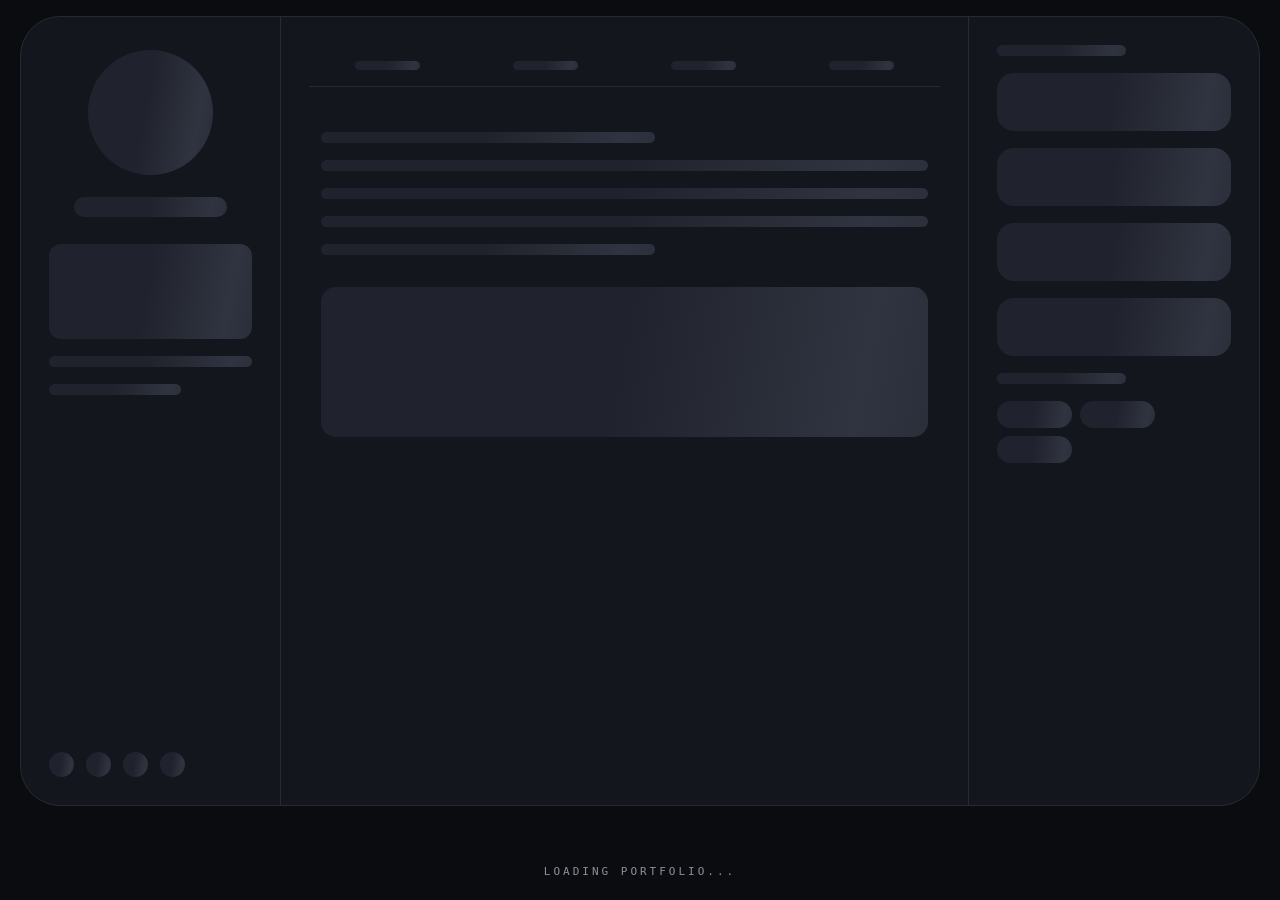
==== commit c8fd71d1: "Update portfolio design and loading screen" ====
--- a/index.html
+++ b/index.html
@@ -1,14 +1,25 @@
+
 <!DOCTYPE html>
 <html lang="en" class="dark">
 <head>
 <meta charset="UTF-8">
 <meta name="viewport" content="width=device-width, initial-scale=1">
 <title>Ian Argao | Vibe Coding</title>
-<script>try{var t=localStorage.getItem("ianargao-theme")||"dark";document.documentElement.className=t}catch(e){}</script>
-<link rel="preconnect" href="https://fonts.googleapis.com"><link rel="preconnect" href="https://fonts.gstatic.com" crossorigin>
+
+<script>
+try {
+    var t = localStorage.getItem("ianargao-theme") || "dark";
+    document.documentElement.className = t;
+} catch(e) {}
+</script>
+
+<link rel="preconnect" href="https://fonts.googleapis.com">
+<link rel="preconnect" href="https://fonts.gstatic.com" crossorigin>
 <link href="https://fonts.googleapis.com/css2?family=Inter:wght@500;600;700&family=JetBrains+Mono:wght@400;500;700&display=swap" rel="stylesheet">
 <link rel="stylesheet" href="style.css">
+
 </head>
+
 <body>
 
 <!-- PORTFOLIO SKELETON LOADER -->
@@ -62,32 +73,80 @@
 </div>
 
 <div class="shell">
-   
+
   <!-- ================= LEFT: PROFILE ================= -->
   <aside class="left">
-    <!-- put your photo at images/profile.jpg, cartoon at images/avatar.png, banner at images/banner.jpg -->
+
     <div class="photo"></div>
-    <h1 class="name">Ian Argao</h1>
-    <span class="arc"></span>
-    <div class="cartoon"></div>
+    <h1 class="name">John Michael F. Argao</h1>
+    <p class="portfolio-note">
+      I built this portfolio for the Job and for the person who inspires me.
+      The idea was inspired by Eorico's portfolio.
+    </p>
+        <span class="arc"></span>
+    
 
     <ul class="contact">
-      <li><svg viewBox="0 0 24 24"><path d="M12 22s7-6.2 7-12a7 7 0 10-14 0c0 5.8 7 12 7 12z"/><circle cx="12" cy="10" r="2.5"/></svg><span>CABANATUAN CITY, Philippines</span></li>
-      <li><svg viewBox="0 0 24 24"><rect x="3" y="5" width="18" height="14" rx="2"/><path d="M3 7l9 6 9-6"/></svg><a href="mailto:your@email.com">jmargao006@gmaiil.com</a></li>
-      <li><svg viewBox="0 0 24 24"><path d="M5 4h4l2 5-2.5 1.5a11 11 0 005 5L15 13l5 2v4a2 2 0 01-2 2A16 16 0 013 6a2 2 0 012-2z"/></svg><a href="tel:+630000000000">+63 993 965 9816</a></li>
+      <li>
+        <svg viewBox="0 0 24 24">
+          <path d="M12 22s7-6.2 7-12a7 7 0 10-14 0c0 5.8 7 12 7 12z"/>
+          <circle cx="12" cy="10" r="2.5"/>
+        </svg>
+        <span>CABANATUAN CITY, Philippines</span>
+      </li>
+
+      <li>
+        <svg viewBox="0 0 24 24">
+          <rect x="3" y="5" width="18" height="14" rx="2"/>
+          <path d="M3 7l9 6 9-6"/>
+        </svg>
+        <a href="mailto:your@email.com">jmargao006@gmaiil.com</a>
+      </li>
+
+      <li>
+        <svg viewBox="0 0 24 24">
+          <path d="M5 4h4l2 5-2.5 1.5a11 11 0 005 5L15 13l5 2v4a2 2 0 01-2 2A16 16 0 013 6a2 2 0 012-2z"/>
+        </svg>
+        <a href="tel:+630000000000">+63 993 965 9816</a>
+      </li>
     </ul>
 
     <div class="social">
-      <a href="https://github.com/" target="_blank" rel="noopener" aria-label="GitHub" class="gh"><svg viewBox="0 0 24 24"><path fill="currentColor" stroke="none" d="M12 .297c-6.63 0-12 5.373-12 12 0 5.303 3.438 9.8 8.205 11.385.6.113.82-.258.82-.577 0-.285-.01-1.04-.015-2.04-3.338.724-4.042-1.61-4.042-1.61C4.422 18.07 3.633 17.7 3.633 17.7c-1.087-.744.084-.729.084-.729 1.205.084 1.838 1.236 1.838 1.236 1.07 1.835 2.809 1.305 3.495.998.108-.776.417-1.305.76-1.605-2.665-.3-5.466-1.332-5.466-5.93 0-1.31.465-2.38 1.235-3.22-.135-.303-.54-1.523.105-3.176 0 0 1.005-.322 3.3 1.23.96-.267 1.98-.399 3-.405 1.02.006 2.04.138 3 .405 2.28-1.552 3.285-1.23 3.285-1.23.645 1.653.24 2.873.12 3.176.765.84 1.23 1.91 1.23 3.22 0 4.61-2.805 5.625-5.475 5.92.42.36.81 1.096.81 2.22 0 1.606-.015 2.896-.015 3.286 0 .315.21.69.825.57C20.565 22.092 24 17.592 24 12.297c0-6.627-5.373-12-12-12"/></svg></a>
-      <a href="https://www.facebook.com/" aria-label="Facebook" class="fb"><svg viewBox="0 0 24 24"><path fill="currentColor" stroke="none" d="M9.101 23.691v-7.98H6.627v-3.667h2.474v-1.58c0-4.085 1.848-5.978 5.858-5.978.401 0 .955.042 1.468.103a8.68 8.68 0 0 1 1.141.195v3.325a8.623 8.623 0 0 0-.653-.036 26.805 26.805 0 0 0-.733-.009c-.707 0-1.259.096-1.675.309a1.686 1.686 0 0 0-.679.622c-.258.42-.374.995-.374 1.752v1.297h3.919l-.386 2.103-.287 1.564h-3.246v8.245C19.396 23.238 24 18.179 24 12.044c0-6.627-5.373-12-12-12s-12 5.373-12 12c0 5.628 3.874 10.35 9.101 11.647Z"/></svg></a>
-      <a href="https://www.instagram.com/?hl=en" aria-label="Instagram" class="ig"><svg viewBox="0 0 24 24"><path fill="currentColor" stroke="none" d="M7.0301.084c-1.2768.0602-2.1487.264-2.911.5634-.7888.3075-1.4575.72-2.1228 1.3877-.6652.6677-1.075 1.3368-1.3802 2.127-.2954.7638-.4956 1.6365-.552 2.914-.0564 1.2775-.0689 1.6882-.0626 4.947.0062 3.2586.0206 3.6671.0825 4.9473.061 1.2765.264 2.1482.5635 2.9107.308.7889.72 1.4573 1.388 2.1228.6679.6655 1.3365 1.0743 2.1285 1.38.7632.295 1.6361.4961 2.9134.552 1.2773.056 1.6884.069 4.9462.0627 3.2578-.0062 3.668-.0207 4.9478-.0814 1.28-.0607 2.147-.2652 2.9098-.5633.7889-.3086 1.4578-.72 2.1228-1.3881.665-.6682 1.0745-1.3378 1.3795-2.1284.2957-.7632.4966-1.636.552-2.9124.056-1.2809.0692-1.6898.063-4.948-.0063-3.2583-.021-3.6668-.0817-4.9465-.0607-1.2797-.264-2.1487-.5633-2.9117-.3084-.7889-.72-1.4568-1.3876-2.1228C21.2982 1.33 20.628.9208 19.8378.6165 19.074.321 18.2017.1197 16.9244.0645 15.6471.0093 15.236-.005 11.977.0014 8.718.0076 8.31.0215 7.0301.0839m.1402 21.6932c-1.17-.0509-1.8053-.2453-2.2287-.408-.5606-.216-.96-.4771-1.3819-.895-.422-.4178-.6811-.8186-.9-1.378-.1644-.4234-.3624-1.058-.4171-2.228-.0595-1.2645-.072-1.6442-.079-4.848-.007-3.2037.0053-3.583.0607-4.848.05-1.169.2456-1.805.408-2.2282.216-.5613.4762-.96.895-1.3816.4188-.4217.8184-.6814 1.3783-.9003.423-.1651 1.0575-.3614 2.227-.4171 1.2655-.06 1.6447-.072 4.848-.079 3.2033-.007 3.5835.005 4.8495.0608 1.169.0508 1.8053.2445 2.228.408.5608.216.96.4754 1.3816.895.4217.4194.6816.8176.9005 1.3787.1653.4217.3617 1.056.4169 2.2263.0602 1.2655.0739 1.645.0796 4.848.0058 3.203-.0055 3.5834-.061 4.848-.051 1.17-.245 1.8055-.408 2.2294-.216.5604-.4763.96-.8954 1.3814-.419.4215-.8181.6811-1.3783.9-.4224.1649-1.0577.3617-2.2262.4174-1.2656.0595-1.6448.072-4.8493.079-3.2045.007-3.5825-.006-4.848-.0608M16.953 5.5864A1.44 1.44 0 1 0 18.39 4.144a1.44 1.44 0 0 0-1.437 1.4424M5.8385 12.012c.0067 3.4032 2.7706 6.1557 6.173 6.1493 3.4026-.0065 6.157-2.7701 6.1506-6.1733-.0065-3.4032-2.771-6.1565-6.174-6.1498-3.403.0067-6.156 2.771-6.1496 6.1738M8 12.0077a4 4 0 1 1 4.008 3.9921A3.9996 3.9996 0 0 1 8 12.0077"/></svg></a>
-      <a href="#" aria-label="LinkedIn" class="in"><svg viewBox="0 0 24 24"><path fill="currentColor" stroke="none" d="M4 9h3.600v11H4zM5.800 3.500a2.100 2.100 0 110 4.200 2.100 2.100 0 010-4.200zM10 9h3.400v1.500c.5-.9 1.700-1.800 3.500-1.800 3.700 0 4.300 2.400 4.300 5.600V20h-3.600v-5.100c0-1.200 0-2.800-1.700-2.800s-2 1.300-2 2.700V20H10z"/></svg></a>
-      <a href="https://www.youtube.com/" aria-label="YouTube" class="yt"><svg viewBox="0 0 24 24"><path fill="currentColor" stroke="none" d="M23.498 6.186a3.016 3.016 0 0 0-2.122-2.136C19.505 3.545 12 3.545 12 3.545s-7.505 0-9.377.505A3.017 3.017 0 0 0 .502 6.186C0 8.07 0 12 0 12s0 3.93.502 5.814a3.016 3.016 0 0 0 2.122 2.136c1.871.505 9.376.505 9.376.505s7.505 0 9.377-.505a3.015 3.015 0 0 0 2.122-2.136C24 15.93 24 12 24 12s0-3.93-.502-5.814zM9.545 15.568V8.432L15.818 12l-6.273 3.568z"/></svg></a>
+      <a href="https://github.com/" target="_blank" rel="noopener" aria-label="GitHub" class="gh">
+        <svg viewBox="0 0 24 24">
+          <path fill="currentColor" stroke="none" d="M12 .297c-6.63 0-12 5.373-12 12 0 5.303 3.438 9.8 8.205 11.385.6.113.82-.258.82-.577 0-.285-.01-1.04-.015-2.04-3.338.724-4.042-1.61-4.042-1.61C4.422 18.07 3.633 17.7 3.633 17.7c-1.087-.744.084-.729.084-.729 1.205.084 1.838 1.236 1.838 1.236 1.07 1.835 2.809 1.305 3.495.998.108-.776.417-1.305.76-1.605-2.665-.3-5.466-1.332-5.466-5.93 0-1.31.465-2.38 1.235-3.22-.135-.303-.54-1.523.105-3.176 0 0 1.005-.322 3.3 1.23.96-.267 1.98-.399 3-.405 1.02.006 2.04.138 3 .405 2.28-1.552 3.285-1.23 3.285-1.23.645 1.653.24 2.873.12 3.176.765.84 1.23 1.91 1.23 3.22 0 4.61-2.805 5.625-5.475 5.92.42.36.81 1.096.81 2.22 0 1.606-.015 2.896-.015 3.286 0 .315.21.69.825.57C20.565 22.092 24 17.592 24 12.297c0-6.627-5.373-12-12-12"/>
+        </svg>
+      </a>
+
+      <a href="https://www.facebook.com/" aria-label="Facebook" class="fb">
+        <svg viewBox="0 0 24 24">
+          <path fill="currentColor" stroke="none" d="M9.101 23.691v-7.98H6.627v-3.667h2.474v-1.58c0-4.085 1.848-5.978 5.858-5.978.401 0 .955.042 1.468.103a8.68 8.68 0 0 1 1.141.195v3.325a8.623 8.623 0 0 0-.653-.036 26.805 26.805 0 0 0-.733-.009c-.707 0-1.259.096-1.675.309a1.686 1.686 0 0 0-.679.622c-.258.42-.374.995-.374 1.752v1.297h3.919l-.386 2.103-.287 1.564h-3.246v8.245C19.396 23.238 24 18.179 24 12.044c0-6.627-5.373-12-12-12s-12 5.373-12 12c0 5.628 3.874 10.35 9.101 11.647Z"/>
+        </svg>
+      </a>
+
+      <a href="https://www.instagram.com/?hl=en" aria-label="Instagram" class="ig">
+        <svg viewBox="0 0 24 24">
+          <path fill="currentColor" stroke="none" d="M7.0301.084c-1.2768.0602-2.1487.264-2.911.5634-.7888.3075-1.4575.72-2.1228 1.3877-.6652.6677-1.075 1.3368-1.3802 2.127-.2954.7638-.4956 1.6365-.552 2.914-.0564 1.2775-.0689 1.6882-.0626 4.947.0062 3.2586.0206 3.6671.0825 4.9473.061 1.2765.264 2.1482.5635 2.9107.308.7889.72 1.4573 1.388 2.1228.6679.6655 1.3365 1.0743 2.1285 1.38.7632.295 1.6361.4961 2.9134.552 1.2773.056 1.6884.069 4.9462.0627 3.2578-.0062 3.668-.0207 4.9478-.0814 1.28-.0607 2.147-.2652 2.9098-.5633.7889-.3086 1.4578-.72 2.1228-1.3881.665-.6682 1.0745-1.3378 1.3795-2.1284.2957-.7632.4966-1.636.552-2.9124.056-1.2809.0692-1.6898.063-4.948-.0063-3.2583-.021-3.6668-.0817-4.9465-.0607-1.2797-.264-2.1487-.5633-2.9117-.3084-.7889-.72-1.4568-1.3876-2.1228C21.2982 1.33 20.628.9208 19.8378.6165 19.074.321 18.2017.1197 16.9244.0645 15.6471.0093 15.236-.005 11.977.0014 8.718.0076 8.31.0215 7.0301.0839m.1402 21.6932c-1.17-.0509-1.8053-.2453-2.2287-.408-.5606-.216-.96-.4771-1.3819-.895-.422-.4178-.6811-.8186-.9-1.378-.1644-.4234-.3624-1.058-.4171-2.228-.0595-1.2645-.072-1.6442-.079-4.848-.007-3.2037.0053-3.583.0607-4.848.05-1.169.2456-1.805.408-2.2282.216-.5613.4762-.96.895-1.3816.4188-.4217.8184-.6814 1.3783-.9003.423-.1651 1.0575-.3614 2.227-.4171 1.2655-.06 1.6447-.072 4.848-.079 3.2033-.007 3.5835.005 4.8495.0608 1.169.0508 1.8053.2445 2.228.408.5608.216.96.4754 1.3816.895.4217.4194.6816.8176.9005 1.3787.1653.4217.3617 1.056.4169 2.2263.0602 1.2655.0739 1.645.0796 4.848.0058 3.203-.0055 3.5834-.061 4.848-.051 1.17-.245 1.8055-.408 2.2294-.216.5604-.4763.96-.8954 1.3814-.419.4215-.8181.6811-1.3783.9-.4224.1649-1.0577.3617-2.2262.4174-1.2656.0595-1.6448.072-4.8493.079-3.2045.007-3.5825-.006-4.848-.0608M16.953 5.5864A1.44 1.44 0 1 0 18.39 4.144a1.44 1.44 0 0 0-1.437 1.4424M5.8385 12.012c.0067 3.4032 2.7706 6.1557 6.173 6.1493 3.4026-.0065 6.157-2.7701 6.1506-6.1733-.0065-3.4032-2.771-6.1565-6.174-6.1498-3.403.0067-6.156 2.771-6.1496 6.1738M8 12.0077a4 4 0 1 1 4.008 3.9921A3.9996 3.9996 0 0 1 8 12.0077"/>
+        </svg>
+      </a>
+
+      <a href="#" aria-label="LinkedIn" class="in">
+        <svg viewBox="0 0 24 24">
+          <path fill="currentColor" stroke="none" d="M4 9h3.600v11H4zM5.800 3.500a2.100 2.100 0 110 4.200 2.100 2.100 0 010-4.200zM10 9h3.400v1.500c.5-.9 1.700-1.800 3.500-1.800 3.700 0 4.300 2.400 4.300 5.600V20h-3.600v-5.100c0-1.200 0-2.800-1.700-2.800s-2 1.300-2 2.700V20H10z"/>
+        </svg>
+      </a>
+
+      <a href="https://www.youtube.com/" aria-label="YouTube" class="yt">
+        <svg viewBox="0 0 24 24">
+          <path fill="currentColor" stroke="none" d="M23.498 6.186a3.016 3.016 0 0 0-2.122-2.136C19.505 3.545 12 3.545 12 3.545s-7.505 0-9.377.505A3.017 3.017 0 0 0 .502 6.186C0 8.07 0 12 0 12s0 3.93.502 5.814a3.016 3.016 0 0 0 2.122 2.136c1.871.505 9.376.505 9.376.505s7.505 0 9.377-.505a3.015 3.015 0 0 0 2.122-2.136C24 15.93 24 12 24 12s0-3.93-.502-5.814zM9.545 15.568V8.432L15.818 12l-6.273 3.568z"/>
+        </svg>
+      </a>
     </div>
   </aside>
 
   <!-- ================= CENTER: CONTENT ================= -->
   <main class="center">
+
     <nav class="tabs" role="tablist" aria-label="Portfolio sections">
       <button class="tab active" role="tab" data-tab="about">About Me</button>
       <button class="tab" role="tab" data-tab="education">Education</button>
@@ -96,115 +155,277 @@
     </nav>
 
     <div class="viewport">
+
+      <!-- ABOUT -->
       <section class="pane active" id="about">
-        <div class="path"><span><svg viewBox="0 0 24 24"><circle cx="12" cy="8" r="4"/><path d="M4 21c0-4.400 3.600-7 8-7s8 2.600 8 7"/></svg>C:/IAN/ABOUT_ME</span></div>
+        <div class="path">
+          <span>
+            <span class="terminal-dots" aria-hidden="true">
+              <i class="dot-red"></i>
+              <i class="dot-yellow"></i>
+              <i class="dot-green"></i>
+            </span>
+            <svg viewBox="0 0 24 24">
+              <circle cx="12" cy="8" r="4"/>
+              <path d="M4 21c0-4.400 3.600-7 8-7s8 2.600 8 7"/>
+            </svg>
+            C:/wsl -d ubuntu/ABOUT_ME
+          </span>
+        </div>
+
         <p class="about-text">
           I'm a Computer Science student and vibe coder who enjoys turning ideas into functional digital experiences. I build web applications and explore technologies involving frontend development, backend systems, databases, and artificial intelligence. Through personal projects like BUDDY, StudentLife, and Personal Journal, I continuously challenge myself to learn new technologies, solve problems, and improve my development skills. I'm passionate about experimenting, creating meaningful solutions, and discovering what's possible through technology. For me, every project is an opportunity to learn, build, and grow as a developer.
         </p>
+
         <div class="banner"></div>
       </section>
 
+      <!-- EDUCATION -->
       <section class="pane" id="education">
-          <div class="path">
-              <span>
-                  <svg viewBox="0 0 24 24">
-                      <path d="M2 9l10-5 10 5-10 5zM6 11.500V16c0 1.500 3 3 6 3s6-1.500 6-3v-4.500"/>
-                  </svg>
-                  C:/IAN/EDUCATION_BACKGROUND
-              </span>
-              
-          </div>
-
-          <article class="edu">
-              <div class="edu-logo" style="--img:url('images/school1.png')"></div>
-              <div>
-                  <h3>Holy Cross College</h3>
-                  <p class="yrs">2024 - Present</p>
-                  <p class="deg">Bachelor of Science in Computer Science</p>
-              </div>
-          </article>
-
-          <article class="edu">
-              <div class="edu-logo" style="--img:url('images/school2.png')"></div>
-              <div>
-                  <h3>Community College of the Philippines</h3>
-                  <p class="yrs">2022 - 2024</p>
-                  <p class="deg">Humanities and Social Sciences</p>
-              </div>
-          </article>
-
-          <article class="edu">
-              <div class="edu-logo" style="--img:url('images/school3.png')"></div>
-              <div>
-                  <h3>Imelda Integrated School</h3>
-                  <p class="yrs">2018 - 2022</p>
-                  <p class="deg">Perfect Attendanca</p>
-              </div>
-          </article>
-
-          <article class="edu">
-              <div class="edu-logo" style="--img:url('images/school4.png')"></div>
-              <div>
-                  <h3>M.S. Garcia Elementary School</h3>
-                  <p class="yrs">2011 - 2018</p>
-                  <p class="deg">Perfect Attendance</p>
-              </div>
-          </article>
+
+        <div class="path">
+          <span>
+            <span class="terminal-dots" aria-hidden="true">
+              <i class="dot-red"></i>
+              <i class="dot-yellow"></i>
+              <i class="dot-green"></i>
+            </span>
+            <svg viewBox="0 0 24 24">
+              <path d="M2 9l10-5 10 5-10 5zM6 11.500V16c0 1.500 3 3 6 3s6-1.500 6-3v-4.500"/>
+            </svg>
+            C:/wsl -d ubuntu/EDUCATION_BACKGROUND
+          </span>
+        </div>
+
+        <article class="edu">
+          <div class="edu-logo" style="--img:url('images/school1.png')"></div>
+          <div>
+            <h3>Holy Cross College</h3>
+            <p class="yrs">2024 - Present</p>
+            <p class="deg">Bachelor of Science in Computer Science</p>
+          </div>
+        </article>
+
+        <article class="edu">
+          <div class="edu-logo" style="--img:url('images/school2.png')"></div>
+          <div>
+            <h3>Community College of the Philippines</h3>
+            <p class="yrs">2022 - 2024</p>
+            <p class="deg">Humanities and Social Sciences</p>
+          </div>
+        </article>
+
+        <article class="edu">
+          <div class="edu-logo" style="--img:url('images/school3.png')"></div>
+          <div>
+            <h3>Imelda Integrated School</h3>
+            <p class="yrs">2018 - 2022</p>
+            <p class="deg">Perfect Attendanca</p>
+          </div>
+        </article>
+
+        <article class="edu">
+          <div class="edu-logo" style="--img:url('images/school4.png')"></div>
+          <div>
+            <h3>M.S. Garcia Elementary School</h3>
+            <p class="yrs">2011 - 2018</p>
+            <p class="deg">Perfect Attendance</p>
+          </div>
+        </article>
       </section>
 
+      <!-- EXPERIENCE -->
       <section class="pane" id="experience">
-        <div class="path"><span><svg viewBox="0 0 24 24"><rect x="3" y="7" width="18" height="13" rx="2"/><path d="M9 7V5a2 2 0 012-2h2a2 2 0 012 2v2M3 13h18"/></svg>C:/IAN/EXPERIENCE</span></div>
+
+        <div class="path">
+          <span>
+            <span class="terminal-dots" aria-hidden="true">
+              <i class="dot-red"></i>
+              <i class="dot-yellow"></i>
+              <i class="dot-green"></i>
+            </span>
+            <svg viewBox="0 0 24 24">
+              <rect x="3" y="7" width="18" height="13" rx="2"/>
+              <path d="M9 7V5a2 2 0 012-2h2a2 2 0 012 2v2M3 13h18"/>
+            </svg>
+            C:/wsl -d ubuntu/EXPERIENCE
+          </span>
+        </div>
+
         <div class="tl">
-          <article class="tl-item"><span class="tl-node"><svg viewBox="0 0 24 24"><path d="M9 8l-4 4 4 4M15 8l4 4-4 4"/></svg></span><p class="yr">2024 1st Sem</p><h3>Printing Hello world!</h3><p class="desc"> Learned the fundamentals of programming by creating my first
-            "Hello, World!" program.</p>
-          </article>
-          <article class="tl-item"><span class="tl-node"><svg viewBox="0 0 24 24"><path d="M9 8l-4 4 4 4M15 8l4 4-4 4"/></svg></span><p class="yr">2024 2nd Sem</p><h3>Learning Other languege</h3><p class="desc">Exploring different programming languages to understand their syntax, features, and applications.</p></article>
-          <article class="tl-item"><span class="tl-node"><svg viewBox="0 0 24 24"><path d="M9 8l-4 4 4 4M15 8l4 4-4 4"/></svg></span><p class="yr">2025 1st Sem</p><h3>Building a E-Commerce System</h3><p class="desc"> Collaborated with a team to design and develop an E-Commerce System as a group project.</p></article>
-          <article class="tl-item"><span class="tl-node"><svg viewBox="0 0 24 24"><path d="M9 8l-4 4 4 4M15 8l4 4-4 4"/></svg></span><p class="yr">2025 2nd Sem</p><h3>Building a Gym Membership system</h3><p class="desc">We Developed a Gym Membership Management System to manage
-    member information and membership records while improving
-    my programming and database management skills.</p></article>
-          <article class="tl-item"><span class="tl-node"><svg viewBox="0 0 24 24"><path d="M9 8l-4 4 4 4M15 8l4 4-4 4"/></svg></span><p class="yr">2026</p><h3>Your third milestone</h3><p class="desc">Write what you did and learned here. Edit this block in index.html.</p></article>
+
+          <article class="tl-item">
+            <span class="tl-node">
+              <svg viewBox="0 0 24 24">
+                <path d="M9 8l-4 4 4 4M15 8l4 4-4 4"/>
+              </svg>
+            </span>
+            <p class="yr">2024 1st Sem</p>
+            <h3>Printing Hello world!</h3>
+            <p class="desc">Learned the fundamentals of programming by creating my first "Hello, World!" program.</p>
+          </article>
+
+          <article class="tl-item">
+            <span class="tl-node">
+              <svg viewBox="0 0 24 24">
+                <path d="M9 8l-4 4 4 4M15 8l4 4-4 4"/>
+              </svg>
+            </span>
+            <p class="yr">2024 2nd Sem</p>
+            <h3>Learning Other languege</h3>
+            <p class="desc">Exploring different programming languages to understand their syntax, features, and applications.</p>
+          </article>
+
+          <article class="tl-item">
+            <span class="tl-node">
+              <svg viewBox="0 0 24 24">
+                <path d="M9 8l-4 4 4 4M15 8l4 4-4 4"/>
+              </svg>
+            </span>
+            <p class="yr">2025 1st Sem</p>
+            <h3>Building a E-Commerce System</h3>
+            <p class="desc">Collaborated with a team to design and develop an E-Commerce System as a group project.</p>
+          </article>
+
+          <article class="tl-item">
+            <span class="tl-node">
+              <svg viewBox="0 0 24 24">
+                <path d="M9 8l-4 4 4 4M15 8l4 4-4 4"/>
+              </svg>
+            </span>
+            <p class="yr">2025 2nd Sem</p>
+            <h3>Building a Gym Membership system</h3>
+            <p class="desc">We Developed a Gym Membership Management System to manage member information and membership records while improving my programming and database management skills.</p>
+          </article>
+
+          <article class="tl-item">
+            <span class="tl-node">
+              <svg viewBox="0 0 24 24">
+                <path d="M9 8l-4 4 4 4M15 8l4 4-4 4"/>
+              </svg>
+            </span>
+            <p class="yr">2026</p>
+            <h3>Your third milestone</h3>
+            <p class="desc">Write what you did and learned here. Edit this block in index.html.</p>
+          </article>
+
         </div>
       </section>
 
+      <!-- PROJECTS -->
       <section class="pane" id="projects">
-        <div class="path"><span><svg viewBox="0 0 24 24"><path d="M3 6a2 2 0 012-2h4l2 2h8a2 2 0 012 2v9a2 2 0 01-2 2H5a2 2 0 01-2-2z"/></svg>C:/IAN/PROJECTS</span></div>
+
+        <div class="path">
+          <span>
+            <span class="terminal-dots" aria-hidden="true">
+              <i class="dot-red"></i>
+              <i class="dot-yellow"></i>
+              <i class="dot-green"></i>
+            </span>
+            <svg viewBox="0 0 24 24">
+              <path d="M3 6a2 2 0 012-2h4l2 2h8a2 2 0 012 2v9a2 2 0 01-2 2H5a2 2 0 01-2-2z"/>
+            </svg>
+            C:/wsl -d ubuntu/PROJECTS
+          </span>
+        </div>
 
         <div class="carousel" id="carousel">
+
           <article class="pcard" style="--img:url('images/projects/1.jpg')">
             <div class="pimg"></div>
-            <div class="pbody"><small>FEATURED PROJECT</small><h3>Gym Membership System</h3><p class="tech">Add tech stack here</p><a href="#">VIEW CASE STUDY <svg viewBox="0 0 24 24"><path d="M5 12h14M13 6l6 6-6 6"/></svg></a></div>
+            <div class="pbody">
+              <small>FEATURED PROJECT</small>
+              <h3>Gym Membership System</h3>
+              <p class="tech">Add tech stack here</p>
+              <a href="#">VIEW CASE STUDY
+                <svg viewBox="0 0 24 24"><path d="M5 12h14M13 6l6 6-6 6"/></svg>
+              </a>
+            </div>
             <span class="pnum">01</span>
           </article>
+
           <article class="pcard" style="--img:url('images/projects/2.jpg')">
             <div class="pimg"></div>
-            <div class="pbody"><small>FEATURED PROJECT</small><h3>Smart Attendance &amp; ID Verification</h3><p class="tech">Add tech stack here</p><a href="#">VIEW CASE STUDY <svg viewBox="0 0 24 24"><path d="M5 12h14M13 6l6 6-6 6"/></svg></a></div>
+            <div class="pbody">
+              <small>FEATURED PROJECT</small>
+              <h3>Smart Attendance &amp; ID Verification</h3>
+              <p class="tech">Add tech stack here</p>
+              <a href="#">VIEW CASE STUDY
+                <svg viewBox="0 0 24 24"><path d="M5 12h14M13 6l6 6-6 6"/></svg>
+              </a>
+            </div>
             <span class="pnum">02</span>
           </article>
+
           <article class="pcard" style="--img:url('images/projects/3.jpg')">
             <div class="pimg"></div>
-            <div class="pbody"><small>FEATURED PROJECT</small><h3>Church Management Website</h3><p class="tech">Add tech stack here</p><a href="#">VIEW CASE STUDY <svg viewBox="0 0 24 24"><path d="M5 12h14M13 6l6 6-6 6"/></svg></a></div>
+            <div class="pbody">
+              <small>FEATURED PROJECT</small>
+              <h3>Church Management Website</h3>
+              <p class="tech">Add tech stack here</p>
+              <a href="#">VIEW CASE STUDY
+                <svg viewBox="0 0 24 24"><path d="M5 12h14M13 6l6 6-6 6"/></svg>
+              </a>
+            </div>
             <span class="pnum">03</span>
           </article>
+
           <article class="pcard" style="--img:url('images/projects/4.jpg')">
             <div class="pimg"></div>
-            <div class="pbody"><small>FEATURED PROJECT</small><h3>AI School Document Organizer</h3><p class="tech">Add tech stack here</p><a href="#">VIEW CASE STUDY <svg viewBox="0 0 24 24"><path d="M5 12h14M13 6l6 6-6 6"/></svg></a></div>
+            <div class="pbody">
+              <small>FEATURED PROJECT</small>
+              <h3>AI School Document Organizer</h3>
+              <p class="tech">Add tech stack here</p>
+              <a href="#">VIEW CASE STUDY
+                <svg viewBox="0 0 24 24"><path d="M5 12h14M13 6l6 6-6 6"/></svg>
+              </a>
+            </div>
             <span class="pnum">04</span>
           </article>
+
           <article class="pcard" style="--img:url('images/projects/5.jpg')">
             <div class="pimg"></div>
-            <div class="pbody"><small>FEATURED PROJECT</small><h3>OJT DTR Monitoring</h3><p class="tech">Add tech stack here</p><a href="#">VIEW CASE STUDY <svg viewBox="0 0 24 24"><path d="M5 12h14M13 6l6 6-6 6"/></svg></a></div>
+            <div class="pbody">
+              <small>FEATURED PROJECT</small>
+              <h3>OJT DTR Monitoring</h3>
+              <p class="tech">Add tech stack here</p>
+              <a href="#">VIEW CASE STUDY
+                <svg viewBox="0 0 24 24"><path d="M5 12h14M13 6l6 6-6 6"/></svg>
+              </a>
+            </div>
             <span class="pnum">05</span>
           </article>
+
           <article class="pcard" style="--img:url('images/projects/6.jpg')">
             <div class="pimg"></div>
-            <div class="pbody"><small>FEATURED PROJECT</small><h3>SmartSlide AI PowerPoint Generator</h3><p class="tech">Add tech stack here</p><a href="#">VIEW CASE STUDY <svg viewBox="0 0 24 24"><path d="M5 12h14M13 6l6 6-6 6"/></svg></a></div>
+            <div class="pbody">
+              <small>FEATURED PROJECT</small>
+              <h3>SmartSlide AI PowerPoint Generator</h3>
+              <p class="tech">Add tech stack here</p>
+              <a href="#">VIEW CASE STUDY
+                <svg viewBox="0 0 24 24"><path d="M5 12h14M13 6l6 6-6 6"/></svg>
+              </a>
+            </div>
             <span class="pnum">06</span>
           </article>
-        </div>
-        <div class="pfoot"><span id="pcount">06 SELECTED WORKS</span><div class="arrows"><button id="prev" aria-label="Previous project"><svg viewBox="0 0 24 24"><path d="M19 12H5M11 6l-6 6 6 6"/></svg></button><button id="next" aria-label="Next project"><svg viewBox="0 0 24 24"><path d="M5 12h14M13 6l6 6-6 6"/></svg></button></div></div>
+
+        </div>
+
+        <div class="pfoot">
+          <span id="pcount">06 SELECTED WORKS</span>
+          <div class="arrows">
+            <button id="prev" aria-label="Previous project">
+              <svg viewBox="0 0 24 24"><path d="M19 12H5M11 6l-6 6 6 6"/></svg>
+            </button>
+            <button id="next" aria-label="Next project">
+              <svg viewBox="0 0 24 24"><path d="M5 12h14M13 6l6 6-6 6"/></svg>
+            </button>
+          </div>
+        </div>
+
         <p class="noresult" id="noresult" hidden>No projects match your search.</p>
       </section>
+
     </div>
 
     <footer class="foot">&copy; 2026 IAN ARGAO &middot; PORTFOLIO RESUME</footer>
@@ -212,88 +433,167 @@
 
   <!-- ================= RIGHT: TECH SKILLS ================= -->
   <aside class="right">
-    <h2 class="label">C:/IAN/TECH_SKILLS</h2>
+
+    <h2 class="label">
+      <span class="terminal-dots" aria-hidden="true">
+        <i class="dot-red"></i>
+        <i class="dot-yellow"></i>
+        <i class="dot-green"></i>
+      </span>
+      C:/wsl -d ubuntu/TECH_SKILLS
+    </h2>
 
     <div class="skills" id="skills">
 
+      <!-- FRONT-END -->
       <div class="skill">
         <button class="s-head" type="button" aria-expanded="false">
-          <span class="s-ico"><svg viewBox="0 0 24 24"><rect x="3" y="4" width="18" height="12" rx="2"/><path d="M8 20h8M12 16v4M10 8l-2 2 2 2M14 8l2 2-2 2"/></svg></span>
+          <span class="s-ico">
+            <svg viewBox="0 0 24 24">
+              <rect x="3" y="4" width="18" height="12" rx="2"/>
+              <path d="M8 20h8M12 16v4M10 8l-2 2 2 2M14 8l2 2-2 2"/>
+            </svg>
+          </span>
           <span class="s-txt"><b>Front-End</b><small></small></span>
           <svg class="chev" viewBox="0 0 24 24"><path d="M6 9l6 6 6-6"/></svg>
         </button>
-        <div class="s-body"><div class="s-inner"><ul class="tools">
-          <li><i><img src="https://cdn.jsdelivr.net/gh/devicons/devicon/icons/html5/html5-original.svg" alt=""></i>HTML</li>
-          <li><i><img src="https://cdn.jsdelivr.net/gh/devicons/devicon/icons/css3/css3-original.svg" alt=""></i>CSS</li>
-          <li><i><img src="https://cdn.jsdelivr.net/gh/devicons/devicon/icons/javascript/javascript-original.svg" alt=""></i>JavaScript</li>
-        </ul></div></div>
+
+        <div class="s-body">
+          <div class="s-inner">
+            <ul class="tools">
+              <li><i><img src="https://cdn.jsdelivr.net/gh/devicons/devicon/icons/html5/html5-original.svg" alt=""></i>HTML</li>
+              <li><i><img src="https://cdn.jsdelivr.net/gh/devicons/devicon/icons/css3/css3-original.svg" alt=""></i>CSS</li>
+              <li><i><img src="https://cdn.jsdelivr.net/gh/devicons/devicon/icons/javascript/javascript-original.svg" alt=""></i>JavaScript</li>
+              <li><i><img src="https://cdn.jsdelivr.net/gh/devicons/devicon/icons/tailwindcss/tailwindcss-original.svg" alt=""></i>Tailwind CSS</li>
+              <li><i><img src="https://cdn.jsdelivr.net/gh/devicons/devicon/icons/alpinejs/alpinejs-original.svg" alt=""></i>Alpine.js</li>
+            </ul>
+          </div>
+        </div>
       </div>
 
+      <!-- BACK-END -->
       <div class="skill">
         <button class="s-head" type="button" aria-expanded="false">
-          <span class="s-ico"><svg viewBox="0 0 24 24"><rect x="3" y="3" width="18" height="7" rx="2"/><rect x="3" y="14" width="18" height="7" rx="2"/><path d="M7 6.500h.01M7 17.500h.01"/></svg></span>
+          <span class="s-ico">
+            <svg viewBox="0 0 24 24">
+              <rect x="3" y="3" width="18" height="7" rx="2"/>
+              <rect x="3" y="14" width="18" height="7" rx="2"/>
+              <path d="M7 6.500h.01M7 17.500h.01"/>
+            </svg>
+          </span>
           <span class="s-txt"><b>Back-End</b><small></small></span>
           <svg class="chev" viewBox="0 0 24 24"><path d="M6 9l6 6 6-6"/></svg>
         </button>
-        <div class="s-body"><div class="s-inner"><ul class="tools">
-          <li><i><img src="https://cdn.jsdelivr.net/gh/devicons/devicon/icons/flask/flask-original.svg" alt=""></i>Flask</li>
-          <li><i><img src="https://cdn.jsdelivr.net/gh/devicons/devicon/icons/django/django-plain.svg" alt=""></i>Django</li>
-        </ul></div></div>
+
+        <div class="s-body">
+          <div class="s-inner">
+            <ul class="tools">
+              <li><i><img src="https://cdn.jsdelivr.net/gh/devicons/devicon/icons/flask/flask-original.svg" alt=""></i>Flask</li>
+              <li><i><img src="https://cdn.jsdelivr.net/gh/devicons/devicon/icons/django/django-plain.svg" alt=""></i>Django</li>
+              <li><i><img src="https://cdn.jsdelivr.net/gh/devicons/devicon/icons/php/php-original.svg" alt=""></i>PHP</li>
+            </ul>
+          </div>
+        </div>
       </div>
 
+      <!-- PROGRAMMING LANGUAGES -->
       <div class="skill">
         <button class="s-head" type="button" aria-expanded="false">
-          <span class="s-ico"><svg viewBox="0 0 24 24"><rect x="3" y="4" width="18" height="16" rx="3"/><path d="M8 10l3 2-3 2M13 15h4"/></svg></span>
+          <span class="s-ico">
+            <svg viewBox="0 0 24 24">
+              <rect x="3" y="4" width="18" height="16" rx="3"/>
+              <path d="M8 10l3 2-3 2M13 15h4"/>
+            </svg>
+          </span>
           <span class="s-txt"><b>Programming Language</b><small></small></span>
           <svg class="chev" viewBox="0 0 24 24"><path d="M6 9l6 6 6-6"/></svg>
         </button>
-        <div class="s-body"><div class="s-inner"><ul class="tools">
-          <li><i><img src="https://cdn.jsdelivr.net/gh/devicons/devicon/icons/python/python-original.svg" alt=""></i>Python</li>
-          <li><i><img src="https://cdn.jsdelivr.net/gh/devicons/devicon/icons/javascript/javascript-original.svg" alt=""></i>JavaScript</li>
-          <li><i><img src="https://cdn.jsdelivr.net/gh/devicons/devicon/icons/java/java-original.svg" alt=""></i>Java</li>
-          <li><i><img src="https://cdn.jsdelivr.net/gh/devicons/devicon/icons/cplusplus/cplusplus-original.svg" alt=""></i>C++</li>
-        </ul></div></div>
+
+        <div class="s-body">
+          <div class="s-inner">
+            <ul class="tools">
+              <li><i><img src="https://cdn.jsdelivr.net/gh/devicons/devicon/icons/python/python-original.svg" alt=""></i>Python</li>
+              <li><i><img src="https://cdn.jsdelivr.net/gh/devicons/devicon/icons/javascript/javascript-original.svg" alt=""></i>JavaScript</li>
+              <li><i><img src="https://cdn.jsdelivr.net/gh/devicons/devicon/icons/java/java-original.svg" alt=""></i>Java</li>
+              <li><i><img src="https://cdn.jsdelivr.net/gh/devicons/devicon/icons/cplusplus/cplusplus-original.svg" alt=""></i>C++</li>
+            </ul>
+          </div>
+        </div>
       </div>
 
+      <!-- DATABASE -->
       <div class="skill">
         <button class="s-head" type="button" aria-expanded="false">
-          <span class="s-ico"><svg viewBox="0 0 24 24"><ellipse cx="12" cy="5.500" rx="8" ry="3"/><path d="M4 5.500v13c0 1.700 3.600 3 8 3s8-1.300 8-3v-13M4 12c0 1.700 3.600 3 8 3s8-1.300 8-3"/></svg></span>
+          <span class="s-ico">
+            <svg viewBox="0 0 24 24">
+              <ellipse cx="12" cy="5.500" rx="8" ry="3"/>
+              <path d="M4 5.500v13c0 1.700 3.600 3 8 3s8-1.300 8-3v-13M4 12c0 1.700 3.600 3 8 3s8-1.300 8-3"/>
+            </svg>
+          </span>
           <span class="s-txt"><b>Database</b><small></small></span>
           <svg class="chev" viewBox="0 0 24 24"><path d="M6 9l6 6 6-6"/></svg>
         </button>
-        <div class="s-body"><div class="s-inner"><ul class="tools">
-          <li><i><img src="https://cdn.jsdelivr.net/gh/devicons/devicon/icons/azuresqldatabase/azuresqldatabase-original.svg" alt=""></i>SQL</li>
-          <li><i><img src="https://cdn.jsdelivr.net/gh/devicons/devicon/icons/mysql/mysql-original.svg" alt=""></i>MySQL</li>
-          <li><i><img src="https://cdn.jsdelivr.net/gh/devicons/devicon/icons/postgresql/postgresql-original.svg" alt=""></i>PostgreSQL</li>
-        </ul></div></div>
+
+        <div class="s-body">
+          <div class="s-inner">
+            <ul class="tools">
+              <li><i><img src="https://cdn.jsdelivr.net/gh/devicons/devicon/icons/azuresqldatabase/azuresqldatabase-original.svg" alt=""></i>SQL</li>
+              <li><i><img src="https://cdn.jsdelivr.net/gh/devicons/devicon/icons/mysql/mysql-original.svg" alt=""></i>MySQL</li>
+              <li><i><img src="https://cdn.jsdelivr.net/gh/devicons/devicon/icons/postgresql/postgresql-original.svg" alt=""></i>PostgreSQL</li>
+              <li><i><img src="https://cdn.jsdelivr.net/gh/glincker/thesvg@main/public/icons/xampp/default.svg" alt=""></i>XAMPP</li>
+            </ul>
+          </div>
+        </div>
       </div>
 
+      <!-- TOOLS -->
       <div class="skill">
         <button class="s-head" type="button" aria-expanded="false">
-          <span class="s-ico"><svg viewBox="0 0 24 24"><path d="M14.500 6.500a4 4 0 005 5L21 13l-8 8-3-3 8-8zM3 21l5-5"/></svg></span>
+          <span class="s-ico">
+            <svg viewBox="0 0 24 24">
+              <path d="M14.500 6.500a4 4 0 005 5L21 13l-8 8-3-3 8-8zM3 21l5-5"/>
+            </svg>
+          </span>
           <span class="s-txt"><b>Tools</b><small></small></span>
           <svg class="chev" viewBox="0 0 24 24"><path d="M6 9l6 6 6-6"/></svg>
         </button>
-        <div class="s-body"><div class="s-inner"><ul class="tools">
-          <li><i><img src="https://cdn.jsdelivr.net/gh/devicons/devicon/icons/vscode/vscode-original.svg" alt=""></i>VS Code</li>
-          <li><i><img src="https://cdn.jsdelivr.net/gh/devicons/devicon/icons/git/git-original.svg" alt=""></i>Git</li>
-          <li><i><img src="https://cdn.jsdelivr.net/gh/devicons/devicon/icons/github/github-original.svg" alt=""></i>GitHub</li>
-          <li><i><img src="https://cdn.jsdelivr.net/gh/devicons/devicon/icons/figma/figma-original.svg" alt=""></i>Figma</li>
-        </ul></div></div>
+
+        <div class="s-body">
+          <div class="s-inner">
+            <ul class="tools">
+              <li><i><img src="https://cdn.jsdelivr.net/gh/devicons/devicon/icons/vscode/vscode-original.svg" alt=""></i>VS Code</li>
+              <li><i><img src="https://cdn.jsdelivr.net/gh/devicons/devicon/icons/git/git-original.svg" alt=""></i>Git</li>
+              <li><i><img src="https://cdn.jsdelivr.net/gh/devicons/devicon/icons/github/github-original.svg" alt=""></i>GitHub</li>
+              <li><i><img src="https://cdn.jsdelivr.net/gh/devicons/devicon/icons/figma/figma-original.svg" alt=""></i>Figma</li>
+            </ul>
+          </div>
+        </div>
       </div>
 
     </div>
 
     <hr class="rule">
-    <h2 class="label">C:/IAN/COMPETENCIES</h2>
+
+    <h2 class="label">
+      <span class="terminal-dots" aria-hidden="true">
+        <i class="dot-red"></i>
+        <i class="dot-yellow"></i>
+        <i class="dot-green"></i>
+      </span>
+      C:/wsl -d ubuntu/COMPETENCIES
+    </h2>
+
     <ul class="chips">
-      <li>Problem Solving</li><li>Communication</li><li>Teamwork</li><li>Adaptability</li>
+      <li>Problem Solving</li>
+      <li>Communication</li>
+      <li>Teamwork</li>
+      <li>Adaptability</li>
     </ul>
+
   </aside>
 </div>
 
 <!-- ================= BOTTOM DOCK ================= -->
-<!-- SETTINGS DOCK -->
 <div class="settings-dock" id="settingsDock">
 
     <!-- Expanded horizontal menu -->
@@ -385,4 +685,4 @@
 
 <script src="script.js"></script>
 </body>
-</html>+</html>
--- a/style.css
+++ b/style.css
@@ -1,3 +1,4 @@
+
 :root{
   --page:#0b0c10; --shell:#14161d; --card:#1a1d26; --line:#272a35; --line2:#343845;
   --txt:#f1f2f5; --sub:#8b909d; --hi:#ffffff; --hover:#1d2029;
@@ -6,15 +7,30 @@
 html.light{--page:#f9f8f6;--shell:#f4f3f0;--card:#faf9f7;--line:#dedcd7;--line2:#c9c6bf;--txt:#1c1d20;--sub:#5d6068;--hi:#1c1d20;--hover:#d6d8e1}
 *{box-sizing:border-box;margin:0;padding:0}
 html,body{height:100%}
-body{background:var(--page);color:var(--txt);font-family:var(--mono);padding:24px 24px 110px;display:flex;justify-content:center}
-a{color:inherit;text-decoration:none} button{font:inherit;color:inherit;background:none;border:0;cursor:pointer}
+body{
+  background:var(--page);
+  color:var(--txt);
+  font-family:var(--mono);
+  padding:16px 20px 90px;
+  display:flex;
+  justify-content:center;
+}
+a{color:inherit;text-decoration:none}
+button{font:inherit;color:inherit;background:none;border:0;cursor:pointer}
 svg{fill:none;stroke:currentColor;stroke-width:1.8;stroke-linecap:round;stroke-linejoin:round}
 
 /* ---------- shell ---------- */
 .shell{
-  width:100%;max-width:1320px;height:calc(100vh - 150px);min-height:600px;
-  display:grid;grid-template-columns:240px minmax(0,1fr) 270px;
-  background:var(--shell);border:1px solid var(--line);border-radius:56px;overflow:hidden;
+  width:100%;
+  max-width:1600px;
+  height:calc(100vh - 110px);
+  min-height:600px;
+  display:grid;
+  grid-template-columns:260px minmax(0,1fr) 290px;
+  background:var(--shell);
+  border:1px solid var(--line);
+  border-radius:40px;
+  overflow:hidden;
 }
 .left,.right{padding:26px 22px;overflow:hidden}
 .left{border-right:1px solid var(--line);text-align:center;display:flex;flex-direction:column;align-items:center}
@@ -22,60 +38,184 @@
 .center{display:flex;flex-direction:column;min-width:0;min-height:0}
 
 /* ---------- left ---------- */
-.photo{width:144px;height:144px;border-radius:50%;border:3px solid var(--line2);flex:none;
-  background:url('images/profile.jpg') center/cover no-repeat,radial-gradient(circle at 50% 35%,#a8201f 0,#4a0c0c 70%,#220606);}
+.photo{
+  width:144px;
+  height:144px;
+  border-radius:50%;
+  border:3px solid var(--line2);
+  flex:none;
+  background:url('images/profile.jpg') center/cover no-repeat,radial-gradient(circle at 50% 35%,#a8201f 0,#4a0c0c 70%,#220606)
+}
 .name{font:600 30px var(--sans);margin-top:14px;line-height:1.1}
 .arc{display:block;width:34px;height:9px;background:var(--hi);border-radius:0 0 34px 34px;margin:6px 0 4px}
-.cartoon{width:150px;height:150px;flex:none;border-radius:18px;background:url('images/avatar.png') center/contain no-repeat,radial-gradient(circle,var(--line) 0,transparent 68%)}
-.contact{list-style:none;display:grid;gap:10px;text-align:left;margin-top:8px;align-self:stretch;font-size:12px;font-weight:700}
+
+.contact{
+  list-style:none;
+  display:grid;
+  gap:5px;
+  text-align:left;
+  margin-top:auto;
+  margin-bottom:0;
+  align-self:stretch;
+  font-size:12px;
+  font-weight:700;
+  flex:none;
+}
 .contact li{display:flex;align-items:center;gap:9px;min-width:0}
-.contact svg{width:17px;height:17px;flex:none}.contact span,.contact a{overflow:hidden;text-overflow:ellipsis;white-space:nowrap}
-.social{display:flex;gap:12px;margin-top:auto;padding-top:14px;justify-content:center}
-.social a{display:grid;place-items:center}.social svg{width:26px;height:26px}
-.social .fb{color:#1877f2}.social .ig{color:#e4405f}.social .in{color:#0a66c2}.social .yt{color:#ff2b2b}.social a:hover{transform:translateY(-2px)}
-
-/* ---------- center ---------- */
-.tabs{display:flex;border-bottom:1px solid var(--line);flex:none;overflow-x:auto;scrollbar-width:none}
-.tab{flex:1;text-align:center;padding:26px 14px 22px;font:700 12px var(--mono);letter-spacing:.2em;text-transform:uppercase;color:var(--sub);position:relative;white-space:nowrap;transition:color .2s}
+.contact svg{width:17px;height:17px;flex:none}
+.contact span,.contact a{overflow:hidden;text-overflow:ellipsis;white-space:nowrap}
+
+.social{
+  display:flex;
+  gap:12px;
+  margin-top:18px;
+  padding-top:5px;
+  justify-content:center;
+  position:static;
+  flex:none;
+}
+.social a{display:grid;place-items:center}
+.social svg{width:26px;height:26px}
+.social .fb{color:#1877f2}
+.social .ig{color:#e4405f}
+.social .in{color:#0a66c2}
+.social .yt{color:#ff2b2b}
+.social a:hover{transform:translateY(-2px)}
+
+/* ---------- center navbar ---------- */
+.tabs{
+  display:flex;
+  border-bottom:1px solid var(--line);
+  flex:none;
+  overflow-x:auto;
+  scrollbar-width:none;
+}
+.tabs::-webkit-scrollbar{display:none}
+.tab{
+  flex:1;
+  text-align:center;
+  padding:26px 14px 22px;
+  font:700 12px var(--mono);
+  letter-spacing:.2em;
+  text-transform:uppercase;
+  color:var(--sub);
+  position:relative;
+  white-space:nowrap;
+  transition:color .2s;
+}
 .tab:hover{color:var(--txt);background:var(--hover)}
 .tab.active{color:var(--hi)}
-.tab.active::after{content:"";position:absolute;left:16%;right:16%;bottom:-1px;height:3px;background:var(--hi);border-radius:3px 3px 0 0}
-.viewport{flex:1;min-height:0;overflow-y:auto;padding:26px 30px 0;display:flex;flex-direction:column;scrollbar-width:thin;scrollbar-color:var(--line2) transparent}
-.pane{display:none;flex:1;flex-direction:column}.pane.active{display:flex}
-.path{display:flex;justify-content:space-between;align-items:center;padding-bottom:12px;border-bottom:1px solid var(--line);margin-bottom:22px;flex:none}
+.tab.active::after{
+  content:"";
+  position:absolute;
+  left:16%;
+  right:16%;
+  bottom:-1px;
+  height:3px;
+  background:var(--hi);
+  border-radius:3px 3px 0 0;
+}
+
+/* ---------- viewport ---------- */
+.viewport{
+  flex:1;
+  min-height:0;
+  overflow-y:auto;
+  padding:26px 30px 0;
+  display:flex;
+  flex-direction:column;
+  scrollbar-width:thin;
+  scrollbar-color:var(--line2) transparent;
+}
+.pane{display:none;flex:1;flex-direction:column}
+.pane.active{display:flex}
+.path{
+  display:flex;
+  justify-content:space-between;
+  align-items:center;
+  padding-bottom:12px;
+  border-bottom:1px solid var(--line);
+  margin-bottom:22px;
+  flex:none;
+}
 .path span{display:flex;align-items:center;gap:8px;font:700 12px var(--mono);letter-spacing:.12em}
-.path svg{width:15px;height:15px}.path em{font:700 10px var(--mono);font-style:normal;letter-spacing:.14em;color:var(--sub)}
-.about-text{font-size:17px;line-height:28px;text-align:center;max-width:760px;margin:0 auto;font-weight:500}
-.banner{flex:1;min-height:70px;margin:22px -30px 0;
-  -webkit-mask-image:linear-gradient(to bottom,transparent,#000 55%);mask-image:linear-gradient(to bottom,transparent,#000 55%);
-  background:url('images/banner.jpg') center/cover no-repeat,#0a0c12}
+.path svg{width:15px;height:15px}
+.path em{font:700 10px var(--mono);font-style:normal;letter-spacing:.14em;color:var(--sub)}
+.about-text{
+  font-size:17px;
+  line-height:28px;
+  text-align:center;
+  max-width:760px;
+  margin:0 auto;
+  font-weight:500;
+}
+.banner{
+  flex:1;
+  min-height:70px;
+  margin:22px -30px 0;
+  -webkit-mask-image:linear-gradient(to bottom,transparent,#000 55%);
+  mask-image:linear-gradient(to bottom,transparent,#000 55%);
+  background:url('images/banner.jpg') center/cover no-repeat,#0a0c12;
+}
 .item{background:var(--card);border:1px solid var(--line);border-radius:20px;padding:18px 20px;margin-bottom:12px}
-.item h3{font:700 14px var(--mono);margin-bottom:6px}.item p{font-size:13px;color:var(--sub)}
+.item h3{font:700 14px var(--mono);margin-bottom:6px}
+.item p{font-size:13px;color:var(--sub)}
 .foot{flex:none;border-top:1px solid var(--line);text-align:center;padding:16px;font-size:10px;letter-spacing:.2em;color:var(--sub);font-weight:700}
 
 /* ---------- right ---------- */
 .label{font:700 11px var(--mono);letter-spacing:.2em;margin-bottom:14px;flex:none}
-.skills{flex:1;min-height:0;overflow-y:auto;display:grid;align-content:start;gap:10px;scrollbar-width:none;
-  -webkit-mask-image:linear-gradient(#000 88%,transparent);mask-image:linear-gradient(#000 88%,transparent);padding-bottom:26px}
+.skills{
+  flex:1;
+  min-height:0;
+  overflow-y:auto;
+  display:grid;
+  align-content:start;
+  gap:10px;
+  scrollbar-width:none;
+  -webkit-mask-image:linear-gradient(#000 88%,transparent);
+  mask-image:linear-gradient(#000 88%,transparent);
+  padding-bottom:26px;
+}
 .skills::-webkit-scrollbar{display:none}
 .skill{background:var(--card);border:1px solid var(--line);border-radius:24px;transition:border-color .2s}
 .skill.open{border-color:var(--line2)}
 .s-head{display:flex;align-items:center;gap:12px;width:100%;padding:12px;text-align:left;border-radius:24px}
 .s-head:focus-visible{outline:2px solid var(--line2);outline-offset:2px}
 .skill:nth-child(even) .s-head{flex-direction:row-reverse}
-.s-ico{width:46px;height:46px;flex:none;border-radius:14px;display:grid;place-items:center;border:1px solid var(--line2);
-  background:linear-gradient(145deg,#2a2f4a,#161826);color:#9db4ff}
+.s-ico{
+  width:46px;
+  height:46px;
+  flex:none;
+  border-radius:14px;
+  display:grid;
+  place-items:center;
+  border:1px solid var(--line2);
+  background:linear-gradient(145deg,#2a2f4a,#161826);
+  color:#9db4ff;
+}
 html.light .s-ico{background:linear-gradient(145deg,#e6ebff,#cfd7f5);color:#2f4aa8}
 .s-ico svg{width:24px;height:24px}
 .s-txt{flex:1;min-width:0;display:grid;gap:4px}
 .s-txt b{font:700 11px var(--mono);letter-spacing:.14em;text-transform:uppercase;overflow:hidden;text-overflow:ellipsis;white-space:nowrap}
 .s-txt small{font-size:10px;color:var(--sub)}
-.chev{width:18px;height:18px;flex:none;color:var(--sub);transition:transform .25s}.skill.open .chev{transform:rotate(180deg)}
-.s-body{display:grid;grid-template-rows:0fr;transition:grid-template-rows .28s ease}.skill.open .s-body{grid-template-rows:1fr}
+.chev{width:18px;height:18px;flex:none;color:var(--sub);transition:transform .25s}
+.skill.open .chev{transform:rotate(180deg)}
+.s-body{display:grid;grid-template-rows:0fr;transition:grid-template-rows .28s ease}
+.skill.open .s-body{grid-template-rows:1fr}
 .s-inner{overflow:hidden}
 .tools{list-style:none;display:grid;grid-template-columns:repeat(3,1fr);gap:8px;padding:2px 12px 14px}
-.tools li{background:var(--shell);border:1px solid var(--line);border-radius:14px;padding:10px 2px 8px;display:grid;justify-items:center;gap:7px;
-  font:700 9px var(--mono);text-align:center;transition:transform .15s,border-color .15s}
+.tools li{
+  background:var(--shell);
+  border:1px solid var(--line);
+  border-radius:14px;
+  padding:10px 2px 8px;
+  display:grid;
+  justify-items:center;
+  gap:7px;
+  font:700 9px var(--mono);
+  text-align:center;
+  transition:transform .15s,border-color .15s;
+}
 .tools li:hover{transform:translateY(-3px);border-color:var(--line2)}
 .tools i{width:34px;height:34px;border-radius:10px;background:#fff;display:grid;place-items:center}
 .tools img{width:22px;height:22px;object-fit:contain}
@@ -84,19 +224,51 @@
 .chips li{font:700 11px var(--mono);padding:8px 13px;border:1px solid var(--line2);border-radius:999px}
 
 /* ---------- dock ---------- */
-.dock{position:fixed;left:50%;bottom:18px;transform:translateX(-50%);display:flex;gap:12px;padding:10px 18px;
-  background:var(--shell);border:1px solid var(--line);border-radius:24px;z-index:10;box-shadow:0 10px 30px rgba(0,0,0,.35)}
-.dock a,.dock button{width:42px;height:42px;border-radius:50%;border:1px solid var(--line);display:grid;place-items:center;color:var(--sub);transition:.2s}
+.dock{
+  position:fixed;
+  left:50%;
+  bottom:18px;
+  transform:translateX(-50%);
+  display:flex;
+  gap:12px;
+  padding:10px 18px;
+  background:var(--shell);
+  border:1px solid var(--line);
+  border-radius:24px;
+  z-index:10;
+  box-shadow:0 10px 30px rgba(0,0,0,.35);
+}
+.dock a,.dock button{
+  width:42px;
+  height:42px;
+  border-radius:50%;
+  border:1px solid var(--line);
+  display:grid;
+  place-items:center;
+  color:var(--sub);
+  transition:.2s;
+}
 .dock a:hover,.dock button:hover{color:var(--hi);border-color:var(--line2)}
 .dock svg{width:19px;height:19px}
 
 /* ---------- responsive ---------- */
 @media (max-width:1000px){
   body{padding:12px 12px 110px;display:block}
-  .shell{height:auto;min-height:0;grid-template-columns:1fr;border-radius:32px}
-  .left{border-right:0;border-bottom:1px solid var(--line)}.right{border-left:0;border-top:1px solid var(--line)}
-  .viewport{overflow:visible}.skills{overflow:visible;-webkit-mask-image:none;mask-image:none}
-  .tab{padding:20px 16px 16px}.about-text{font-size:14px;line-height:25px}
+  .shell{
+    width:100%;
+    height:auto;
+    min-height:0;
+    grid-template-columns:1fr;
+    border-radius:32px;
+  }
+  .left{border-right:0;border-bottom:1px solid var(--line)}
+  .right{border-left:0;border-top:1px solid var(--line)}
+  .contact{margin-top:8px}
+  .social{margin-top:18px}
+  .viewport{overflow:visible}
+  .skills{overflow:visible;-webkit-mask-image:none;mask-image:none}
+  .tab{padding:20px 16px 16px}
+  .about-text{font-size:14px;line-height:25px}
 }
 @media (prefers-reduced-motion:reduce){*{transition:none!important}}
 
@@ -104,7 +276,8 @@
 .edu{display:flex;gap:24px;align-items:center;padding:14px 14px 14px 20px;margin-bottom:26px}
 .edu-logo{width:64px;height:64px;flex:none;border-radius:50%;border:1px solid var(--line2);background:var(--img) center/cover no-repeat,radial-gradient(circle,var(--card),var(--line))}
 .edu h3{font:500 22px var(--sans);margin-bottom:6px}
-.edu .yrs{font-size:15px;color:var(--sub);margin-bottom:6px}.edu .yrs.inline{display:inline;font-size:15px;margin-left:10px}
+.edu .yrs{font-size:15px;color:var(--sub);margin-bottom:6px}
+.edu .yrs.inline{display:inline;font-size:15px;margin-left:10px}
 .edu .deg{font-size:15px;color:var(--sub);line-height:1.6}
 
 /* ---------- Experience timeline ---------- */
@@ -116,20 +289,57 @@
 .tl-item:nth-child(odd):nth-last-child(-n+2)::before{display:none}
 .tl .yr{font-size:15px;color:var(--sub);margin:22px 0 10px}
 .tl h3{font:500 22px/1.25 var(--sans);margin-bottom:10px}
-.tl .desc{font-size:14px;line-height:1.65;color:var(--sub);display:-webkit-box;-webkit-line-clamp:3;-webkit-box-orient:vertical;overflow:hidden}
+.tl .desc{
+  font-size:14px;
+  line-height:1.65;
+  color:var(--sub);
+  display:-webkit-box;
+  -webkit-line-clamp:3;
+  -webkit-box-orient:vertical;
+  overflow:hidden;
+}
 
 /* ---------- Projects carousel ---------- */
 #projects.active{min-height:0}
-.search{display:flex;align-items:center;gap:10px;width:min(480px,80%);margin:0 auto 20px;padding:10px 6px;border-top:1px solid var(--line);border-bottom:1px solid var(--line);flex:none}
+.search{
+  display:flex;
+  align-items:center;
+  gap:10px;
+  width:min(480px,80%);
+  margin:0 auto 20px;
+  padding:10px 6px;
+  border-top:1px solid var(--line);
+  border-bottom:1px solid var(--line);
+  flex:none;
+}
 .search svg{width:20px;height:20px;flex:none}
 .search input{flex:1;min-width:0;background:none;border:0;outline:0;color:var(--txt);font:500 17px var(--mono)}
 .search input::placeholder{color:var(--sub)}
 .carousel{display:flex;gap:28px;overflow-x:auto;scroll-snap-type:x mandatory;scrollbar-width:none;flex:none;padding-bottom:4px}
 .carousel::-webkit-scrollbar{display:none}
-.pcard{position:relative;flex:0 0 calc(100% - 110px);min-height:228px;scroll-snap-align:start;border:1px solid var(--line);border-radius:34px;overflow:hidden;background:var(--card);display:flex;align-items:flex-end}
+.pcard{
+  position:relative;
+  flex:0 0 calc(100% - 110px);
+  min-height:228px;
+  scroll-snap-align:start;
+  border:1px solid var(--line);
+  border-radius:34px;
+  overflow:hidden;
+  background:var(--card);
+  display:flex;
+  align-items:flex-end;
+}
 .pcard[hidden]{display:none}
-.pimg{position:absolute;right:0;top:0;bottom:0;width:70%;background:var(--img) center/cover no-repeat,linear-gradient(135deg,#2b3a67,#1b1f35);
-  -webkit-mask-image:linear-gradient(to right,transparent,#000 50%);mask-image:linear-gradient(to right,transparent,#000 50%)}
+.pimg{
+  position:absolute;
+  right:0;
+  top:0;
+  bottom:0;
+  width:70%;
+  background:var(--img) center/cover no-repeat,linear-gradient(135deg,#2b3a67,#1b1f35);
+  -webkit-mask-image:linear-gradient(to right,transparent,#000 50%);
+  mask-image:linear-gradient(to right,transparent,#000 50%);
+}
 .pbody{position:relative;padding:0 30px 26px;display:grid;gap:10px;z-index:1}
 .pbody small{font-size:11px;letter-spacing:.2em;font-weight:700}
 .pbody h3{font:700 26px var(--mono);line-height:1.15}
@@ -141,268 +351,159 @@
 .pfoot span{font-size:10px;letter-spacing:.2em;color:var(--sub);font-weight:700}
 .arrows{display:flex;gap:12px}
 .arrows button{width:38px;height:38px;border-radius:50%;border:1px solid var(--line2);display:grid;place-items:center;transition:.2s}
-.arrows button:hover{background:var(--hover)}.arrows svg{width:17px;height:17px}
+.arrows button:hover{background:var(--hover)}
+.arrows svg{width:17px;height:17px}
 .noresult{text-align:center;color:var(--sub);font-size:13px;padding:10px 0}
-@media (max-width:1000px){.tl{grid-template-columns:1fr}.tl-item:nth-child(odd)::before{display:none}.pcard{flex-basis:92%}.pbody h3{font-size:20px}.edu h3{font-size:18px}}
-
+
+@media (max-width:1000px){
+  .tl{grid-template-columns:1fr}
+  .tl-item:nth-child(odd)::before{display:none}
+  .pcard{flex-basis:92%}
+  .pbody h3{font-size:20px}
+  .edu h3{font-size:18px}
+}
 html.light .pimg{background:var(--img) center/cover no-repeat,linear-gradient(135deg,#e3e7f6,#c9d1ea)}
-
 
 /* ================================
    FLOATING SETTINGS DOCK
 ================================ */
-
-.settings-dock {
-    position: fixed;
-    left: 50%;
-    bottom: 16px;
-    transform: translateX(-50%);
-    z-index: 9999;
-
-    display: flex;
-    align-items: center;
-    gap: 10px;
-
-    padding: 10px 12px;
-    border: 1px solid var(--line2);
-    border-radius: 20px;
-
-    background: var(--card);
-    box-shadow: 0 8px 30px rgba(0, 0, 0, .18);
-
-    transition: padding .3s ease, gap .3s ease;
-}
-
-/* Horizontal menu */
-
-.settings-menu {
-    display: flex;
-    align-items: center;
-    gap: 9px;
-
-    max-width: 0;
-    opacity: 0;
-    overflow: hidden;
-    pointer-events: none;
-
-    transition:
-        max-width .35s ease,
-        opacity .25s ease;
-}
-
-/* Open state */
-
-.settings-dock.open .settings-menu {
-    max-width: 260px;
-    opacity: 1;
-    pointer-events: auto;
-}
-
-/* Individual icons */
-
-.dock-btn,
-.dock-settings-btn {
-    width: 43px;
-    height: 43px;
-    flex: 0 0 43px;
-
-    display: grid;
-    place-items: center;
-
-    border: 1px solid var(--line);
-    border-radius: 50%;
-
-    color: var(--muted);
-    background: transparent;
-
-    cursor: pointer;
-    text-decoration: none;
-
-    transition:
-        color .2s ease,
-        background .2s ease,
-        border-color .2s ease,
-        transform .2s ease;
-}s
-
-.dock-btn svg,
-.dock-settings-btn svg {
-    width: 19px;
-    height: 19px;
-}
-
-.dock-btn:hover,
-.dock-settings-btn:hover {
-    color: var(--text);
-    background: var(--line);
-    border-color: var(--line2);
-    transform: translateY(-2px);
-}
-
-/* Settings button */
-
-.dock-settings-btn {
-    color: var(--text);
-    border-color: var(--line2);
-}
-
-.gear-icon {
-    transition: transform .4s ease;
-}
-
-.settings-dock.open .gear-icon {
-    transform: rotate(90deg);
-}
-
-/* Mobile */
-@media (max-width: 480px) {
-    .settings-dock {
-        position: fixed;
-        left: auto;
-        right: 16px;
-        bottom: 20px;
-        transform: none;
-        flex-direction: column;
-        align-items: center;
-        gap: 8px;
-        padding: 9px;
-    }
-
-    .settings-menu {
-        flex-direction: column;
-        align-items: center;
-        gap: 8px;
-        max-width: none;
-        max-height: 0;
-        opacity: 0;
-        overflow: hidden;
-        pointer-events: none;
-        transition: max-height .35s ease, opacity .25s ease;
-    }
-
-    .settings-dock.open .settings-menu {
-        max-width: none;
-        max-height: 240px;
-        opacity: 1;
-        overflow: hidden;
-        pointer-events: auto;
-    }
-
-    .dock-btn,
-    .dock-settings-btn {
-        width: 42px;
-        height: 42px;
-        flex: 0 0 42px;
-    }
-}
-/* Restore original settings dock icon size */
-.dock-btn svg,
-.dock-settings-btn svg {
-    width: 16px !important;
-    height: 16px !important;
-}
-
-/* Keep button dimensions */
-.dock-btn,
-.dock-settings-btn {
-    width: 42px;
-    height: 42px;
-    flex: 0 0 42px;
-}
-/* SETTINGS DOCK - COLLAPSED STATE */
-.settings-dock {
-    bottom: 4px !important;
-    padding: 0 !important;
-    gap: 0 !important;
-    background: transparent !important;
-    border-color: transparent !important;
-    box-shadow: none !important;
-}
-
-/* Hide the settings button border when closed */
-.settings-dock .dock-settings-btn {
-    background: transparent !important;
-    border-color: transparent !important;
-    box-shadow: none !important;
-}
-
-/* EXPANDED STATE - SHOW THE PANEL */
-.settings-dock.open {
-    padding: 10px 12px !important;
-    gap: 10px !important;
-    background: var(--card) !important;
-    border: 1px solid var(--line2) !important;
-    box-shadow: 0 8px 30px rgba(0, 0, 0, .18) !important;
-}
-
-.settings-dock.open .dock-settings-btn {
-    border-color: var(--line2) !important;
-}
-
-/* PHONE POSITION */
-@media (max-width: 480px) {
-    .settings-dock {
-        left: auto !important;
-        right: 12px !important;
-        bottom: 8px !important;
-        transform: none !important;
-    }
-
-    .settings-dock.open {
-        padding: 10px !important;
-    }
+.settings-dock{
+  position:fixed;
+  left:50%;
+  bottom:16px;
+  transform:translateX(-50%);
+  z-index:9999;
+  display:flex;
+  align-items:center;
+  gap:10px;
+  padding:10px 12px;
+  border:1px solid var(--line2);
+  border-radius:20px;
+  background:var(--card);
+  box-shadow:0 8px 30px rgba(0,0,0,.18);
+  transition:padding .3s ease,gap .3s ease;
+}
+.settings-menu{
+  display:flex;
+  align-items:center;
+  gap:9px;
+  max-width:0;
+  opacity:0;
+  overflow:hidden;
+  pointer-events:none;
+  transition:max-width .35s ease,opacity .25s ease;
+}
+.settings-dock.open .settings-menu{max-width:260px;opacity:1;pointer-events:auto}
+.dock-btn,.dock-settings-btn{
+  width:43px;
+  height:43px;
+  flex:0 0 43px;
+  display:grid;
+  place-items:center;
+  border:1px solid var(--line);
+  border-radius:50%;
+  color:var(--muted);
+  background:transparent;
+  cursor:pointer;
+  text-decoration:none;
+  transition:color .2s ease,background .2s ease,border-color .2s ease,transform .2s ease;
+}
+.dock-btn svg,.dock-settings-btn svg{width:19px;height:19px}
+.dock-btn:hover,.dock-settings-btn:hover{color:var(--text);background:var(--line);border-color:var(--line2);transform:translateY(-2px)}
+.dock-settings-btn{color:var(--text);border-color:var(--line2)}
+.gear-icon{transition:transform .4s ease}
+.settings-dock.open .gear-icon{transform:rotate(90deg)}
+
+@media (max-width:480px){
+  .settings-dock{
+    position:fixed;
+    left:auto;
+    right:16px;
+    bottom:20px;
+    transform:none;
+    flex-direction:column;
+    align-items:center;
+    gap:8px;
+    padding:9px;
+  }
+  .settings-menu{
+    flex-direction:column;
+    align-items:center;
+    gap:8px;
+    max-width:none;
+    max-height:0;
+    opacity:0;
+    overflow:hidden;
+    pointer-events:none;
+    transition:max-height .35s ease,opacity .25s ease;
+  }
+  .settings-dock.open .settings-menu{max-width:none;max-height:240px;opacity:1;overflow:hidden;pointer-events:auto}
+  .dock-btn,.dock-settings-btn{width:42px;height:42px;flex:0 0 42px}
+}
+.dock-btn svg,.dock-settings-btn svg{width:16px!important;height:16px!important}
+.dock-btn,.dock-settings-btn{width:42px;height:42px;flex:0 0 42px}
+.settings-dock{bottom:4px!important;padding:0!important;gap:0!important;background:transparent!important;border-color:transparent!important;box-shadow:none!important}
+.settings-dock .dock-settings-btn{background:transparent!important;border-color:transparent!important;box-shadow:none!important}
+.settings-dock.open{padding:10px 12px!important;gap:10px!important;background:var(--card)!important;border:1px solid var(--line2)!important;box-shadow:0 8px 30px rgba(0,0,0,.18)!important}
+.settings-dock.open .dock-settings-btn{border-color:var(--line2)!important}
+
+@media (max-width:480px){
+  .settings-dock{left:auto!important;right:12px!important;bottom:8px!important;transform:none!important}
+  .settings-dock.open{padding:10px!important}
 }
 
 /* =================================
-   PORTFOLIO SKELETON LOADING
+   PORTFOLIO SKELETON - MATCH SHELL
 ================================= */
 
-.portfolio-skeleton {
-    position: fixed;
-    inset: 0;
-    z-index: 999999;
-    display: flex;
-    flex-direction: column;
-    align-items: center;
-    justify-content: center;
-    gap: 18px;
-    padding: 24px;
-    background: #0c0d11;
-    opacity: 1;
-    visibility: visible;
-    transition: opacity .45s ease, visibility .45s ease;
-}
-
-.portfolio-skeleton.hidden {
-    opacity: 0;
-    visibility: hidden;
-    pointer-events: none;
-}
-
-.skeleton-window {
-    width: min(100%, 1320px);
-    height: min(600px, 78vh);
-    min-height: 380px;
-    display: grid;
-    grid-template-columns: 19% 61% 20%;
-    overflow: hidden;
-    border: 1px solid #292c36;
-    border-radius: 35px;
-    background: #15171e;
+.portfolio-skeleton{
+  position:fixed;
+  inset:0;
+  z-index:999999;
+  display:flex;
+  flex-direction:column;
+  align-items:center;
+  justify-content:flex-start;
+  padding:16px 20px 90px;
+  background:var(--page);
+  opacity:1;
+  visibility:visible;
+  transition:opacity .45s ease,visibility .45s ease;
+}
+
+.portfolio-skeleton.hidden{
+  opacity:0;
+  visibility:hidden;
+  pointer-events:none;
+}
+
+.skeleton-window{
+  width:100%;
+  max-width:1600px;
+  height:calc(100vh - 110px);
+  min-height:600px;
+  display:grid;
+  grid-template-columns:260px minmax(0,1fr) 290px;
+  overflow:hidden;
+  border:1px solid var(--line);
+  border-radius:40px;
+  background:var(--shell);
 }
 
 .skeleton-left,
 .skeleton-center,
-.skeleton-right {
-    padding: 28px;
-    display: flex;
-    flex-direction: column;
-    gap: 17px;
-    border-right: 1px solid #292c36;
-}
-
-.skeleton-right {
-    border-right: none;
+.skeleton-right{
+  min-width:0;
+  min-height:0;
+  padding:28px;
+  display:flex;
+  flex-direction:column;
+  gap:17px;
+  border-right:1px solid var(--line);
+}
+
+.skeleton-right{
+  border-right:none;
 }
 
 .skeleton-circle,
@@ -412,157 +513,237 @@
 .skeleton-skill,
 .skeleton-navigation span,
 .skeleton-socials span,
-.skeleton-tags span {
-    background: linear-gradient(
-        100deg,
-        #20232d 25%,
-        #303440 45%,
-        #20232d 65%
-    );
-    background-size: 200% 100%;
-    animation: skeleton-shimmer 1.5s ease-in-out infinite;
-}
-
-.skeleton-circle {
-    width: 125px;
-    height: 125px;
-    border-radius: 50%;
-    margin: 5px auto;
-}
-
-.skeleton-avatar {
-    width: 100%;
-    height: 95px;
-    border-radius: 12px;
-    margin-top: 10px;
-}
-
-.skeleton-line {
-    width: 100%;
-    height: 11px;
-    border-radius: 20px;
-}
-
-.skeleton-name {
-    width: 75%;
-    height: 20px;
-    margin: 0 auto;
-}
-
-.skeleton-line.short {
-    width: 65%;
-}
-
-.skeleton-line.medium {
-    width: 55%;
-}
-
-.skeleton-socials {
-    display: flex;
-    gap: 12px;
-    margin-top: auto;
-}
-
-.skeleton-socials span {
-    width: 25px;
-    height: 25px;
-    border-radius: 50%;
-}
-
-.skeleton-navigation {
-    height: 42px;
-    display: flex;
-    justify-content: space-around;
-    align-items: center;
-    border-bottom: 1px solid #292c36;
-}
-
-.skeleton-navigation span {
-    width: 65px;
-    height: 9px;
-    border-radius: 20px;
-}
-
-.skeleton-content {
-    padding: 28px 12px;
-    display: flex;
-    flex-direction: column;
-    gap: 17px;
-}
-
-.skeleton-block {
-    width: 100%;
-    height: 150px;
-    border-radius: 15px;
-    margin-top: 15px;
-}
-
-.skeleton-skill {
-    height: 58px;
-    width: 100%;
-    border-radius: 17px;
-}
-
-.skeleton-tags {
-    display: flex;
-    flex-wrap: wrap;
-    gap: 8px;
-}
-
-.skeleton-tags span {
-    width: 75px;
-    height: 27px;
-    border-radius: 20px;
-}
-
-.skeleton-loading-text {
-    color: #8b91a1;
-    font: 11px monospace;
-    letter-spacing: 3px;
-    animation: skeleton-pulse 1.2s ease-in-out infinite;
-}
-
-@keyframes skeleton-shimmer {
-    0% { background-position: 100% 0; }
-    100% { background-position: -100% 0; }
-}
-
-@keyframes skeleton-pulse {
-    50% { opacity: .4; }
-}
-
-@media (max-width: 700px) {
-    .portfolio-skeleton {
-        padding: 14px;
-    }
-
-    .skeleton-window {
-        width: 100%;
-        height: 75vh;
-        min-height: 350px;
-        grid-template-columns: 1fr;
-        border-radius: 22px;
-    }
-
-    .skeleton-left,
-    .skeleton-right {
-        display: none;
-    }
-
-    .skeleton-center {
-        border: none;
-        padding: 18px;
-    }
-
-    .skeleton-navigation span {
-        width: 42px;
-    }
-}
-
-@media (prefers-reduced-motion: reduce) {
-    .portfolio-skeleton *,
-    .portfolio-skeleton {
-        animation: none !important;
-        transition: none !important;
-    }
-}
+.skeleton-tags span{
+  background:linear-gradient(100deg,#20232d 25%,#303440 45%,#20232d 65%);
+  background-size:200% 100%;
+  animation:skeleton-shimmer 1.5s ease-in-out infinite;
+}
+
+.skeleton-circle{
+  width:125px;
+  height:125px;
+  flex:none;
+  border-radius:50%;
+  margin:5px auto;
+}
+
+.skeleton-avatar{
+  width:100%;
+  height:95px;
+  flex:none;
+  border-radius:12px;
+  margin-top:10px;
+}
+
+.skeleton-line{
+  width:100%;
+  height:11px;
+  flex:none;
+  border-radius:20px;
+}
+
+.skeleton-name{
+  width:75%;
+  height:20px;
+  margin:0 auto;
+}
+
+.skeleton-line.short{width:65%}
+.skeleton-line.medium{width:55%}
+
+.skeleton-socials{
+  display:flex;
+  gap:12px;
+  margin-top:auto;
+}
+
+.skeleton-socials span{
+  width:25px;
+  height:25px;
+  border-radius:50%;
+}
+
+.skeleton-navigation{
+  height:42px;
+  flex:none;
+  display:flex;
+  justify-content:space-around;
+  align-items:center;
+  border-bottom:1px solid var(--line);
+}
+
+.skeleton-navigation span{
+  width:65px;
+  height:9px;
+  border-radius:20px;
+}
+
+.skeleton-content{
+  padding:28px 12px;
+  display:flex;
+  flex-direction:column;
+  gap:17px;
+}
+
+.skeleton-block{
+  width:100%;
+  height:150px;
+  flex:none;
+  border-radius:15px;
+  margin-top:15px;
+}
+
+.skeleton-skill{
+  height:58px;
+  width:100%;
+  flex:none;
+  border-radius:17px;
+}
+
+.skeleton-tags{
+  display:flex;
+  flex-wrap:wrap;
+  gap:8px;
+}
+
+.skeleton-tags span{
+  width:75px;
+  height:27px;
+  border-radius:20px;
+}
+
+.skeleton-loading-text{
+  position:absolute;
+  left:50%;
+  bottom:22px;
+  transform:translateX(-50%);
+  color:var(--sub);
+  font:11px monospace;
+  letter-spacing:3px;
+  white-space:nowrap;
+  animation:skeleton-pulse 1.2s ease-in-out infinite;
+}
+
+@keyframes skeleton-shimmer{
+  0%{background-position:100% 0}
+  100%{background-position:-100% 0}
+}
+
+@keyframes skeleton-pulse{
+  50%{opacity:.4}
+}
+
+/* ---------- PHONE VIEW ---------- */
+@media(max-width:1000px){
+
+  .portfolio-skeleton{
+    padding:12px 12px 110px;
+  }
+
+  .skeleton-window{
+    width:100%;
+    height:auto;
+    min-height:0;
+    grid-template-columns:1fr;
+    border-radius:32px;
+  }
+
+  .skeleton-left,
+  .skeleton-right{
+    display:none;
+  }
+
+  .skeleton-center{
+    width:100%;
+    min-height:600px;
+    padding:22px;
+    border:0;
+  }
+
+  .skeleton-navigation{
+    justify-content:space-between;
+  }
+
+  .skeleton-navigation span{
+    width:17%;
+    max-width:55px;
+  }
+
+  .skeleton-content{
+    padding:28px 4px;
+  }
+
+  .skeleton-block{
+    height:180px;
+  }
+
+  .skeleton-loading-text{
+    bottom:25px;
+    font-size:10px;
+  }
+}
+
+@media(prefers-reduced-motion:reduce){
+  .portfolio-skeleton *,
+  .portfolio-skeleton{
+    animation:none!important;
+    transition:none!important;
+  }
+}
+
+/* ---------- TERMINAL WINDOW CONTROL DOTS ---------- */
+.terminal-dots{display:inline-flex;align-items:center;gap:5px;margin-right:9px;vertical-align:middle}
+.terminal-dots i{display:block;width:8px;height:8px;min-width:8px;border-radius:50%}
+.terminal-dots .dot-red{background:#ff5f57}
+.terminal-dots .dot-yellow{background:#febc2e}
+.terminal-dots .dot-green{background:#28c840}
+
+/* ---------- PHONE NAVBAR FIX ---------- */
+@media (max-width:1000px){
+  .tabs{
+    display:grid!important;
+    grid-template-columns:repeat(4,minmax(0,1fr));
+    width:100%;
+    gap:0;
+    overflow:visible;
+  }
+
+  .tab{
+    display:flex;
+    align-items:center;
+    justify-content:center;
+    flex:initial!important;
+    min-width:0;
+    width:100%;
+    padding:14px 2px!important;
+    font-size:clamp(7px,2.2vw,10px)!important;
+    letter-spacing:0!important;
+    line-height:1.3;
+    white-space:normal!important;
+    overflow-wrap:anywhere;
+    text-align:center;
+  }
+
+  .tab.active::after{
+    left:10%;
+    right:10%;
+  }
+}
+.portfolio-note{
+  max-width:210px;
+  margin:10px auto 0;
+  font-family:var(--sans);
+  font-size:9px;
+  line-height:1.6;
+  font-weight:400;
+  letter-spacing:.02em;
+  color:var(--sub);
+  text-align:center;
+  opacity:.75;
+}
+
+@media (max-width:1000px){
+  .portfolio-note{
+    display:none;
+  }
+}
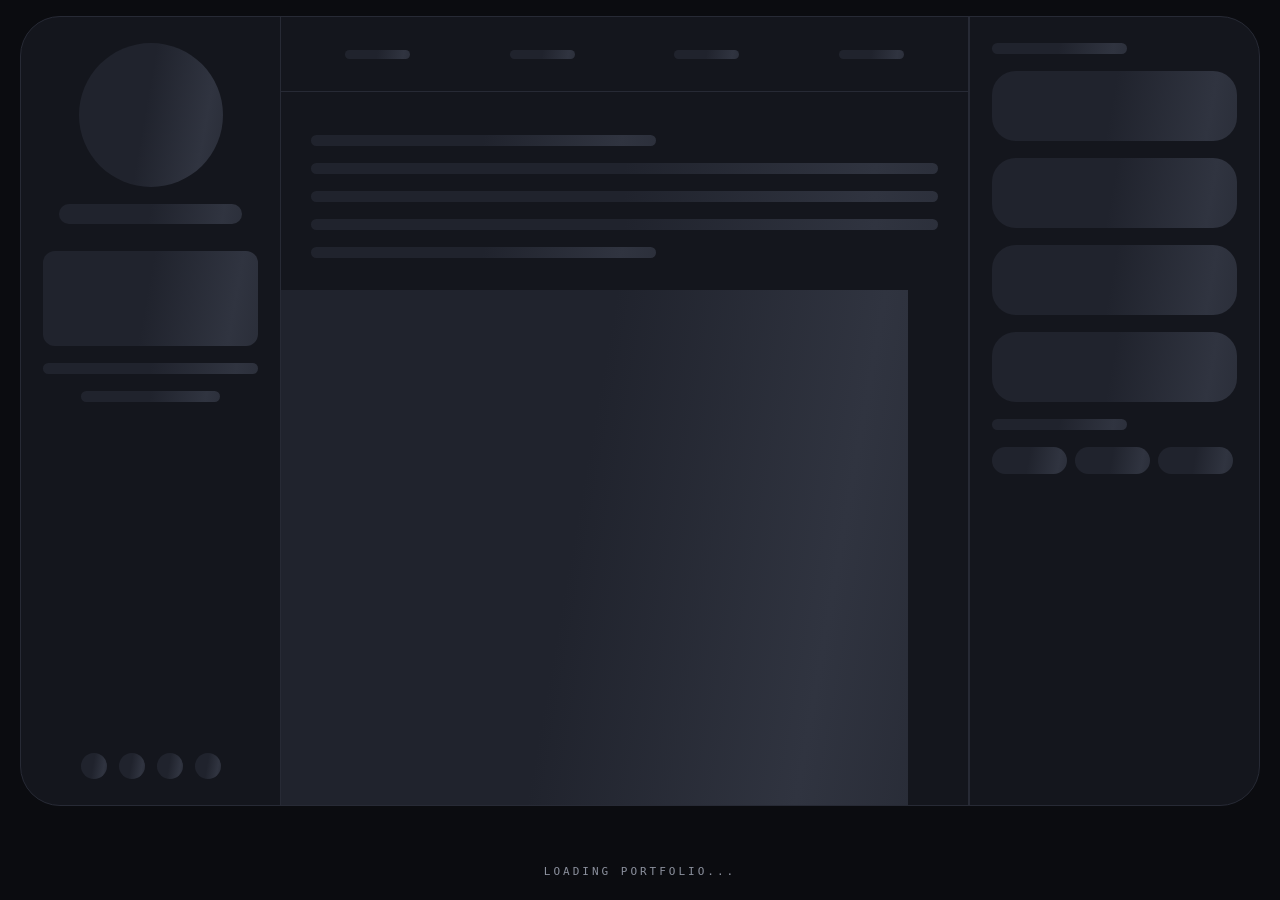
==== commit b58b6ec0: "Update resume page and portfolio loade" ====
--- a/index.html
+++ b/index.html
@@ -4,7 +4,7 @@
 <head>
 <meta charset="UTF-8">
 <meta name="viewport" content="width=device-width, initial-scale=1">
-<title>Ian Argao | Vibe Coding</title>
+<title> <Ian Argao/> | </title>
 
 <script>
 try {
@@ -17,16 +17,19 @@
 <link rel="preconnect" href="https://fonts.gstatic.com" crossorigin>
 <link href="https://fonts.googleapis.com/css2?family=Inter:wght@500;600;700&family=JetBrains+Mono:wght@400;500;700&display=swap" rel="stylesheet">
 <link rel="stylesheet" href="style.css">
+<link rel="icon" type="image/png" sizes="64x64" href="images/logo.png">
+<link rel="apple-touch-icon" href="images/logo.png">
 
 </head>
 
 <body>
+
 
 <!-- PORTFOLIO SKELETON LOADER -->
 <div class="portfolio-skeleton" id="portfolioSkeleton" aria-label="Loading portfolio">
-    <div class="skeleton-window">
-
-        <!-- LEFT PROFILE -->
+    <div class="skeleton-window" id="skeletonWindow">
+
+        <!-- Desktop skeleton remains -->
         <aside class="skeleton-left">
             <div class="skeleton-circle"></div>
             <div class="skeleton-line skeleton-name"></div>
@@ -38,7 +41,6 @@
             </div>
         </aside>
 
-        <!-- CENTER CONTENT -->
         <main class="skeleton-center">
             <div class="skeleton-navigation">
                 <span></span><span></span><span></span><span></span>
@@ -54,7 +56,6 @@
             </div>
         </main>
 
-        <!-- RIGHT SKILLS -->
         <aside class="skeleton-right">
             <div class="skeleton-line medium"></div>
             <div class="skeleton-skill"></div>
@@ -72,6 +73,7 @@
     <div class="skeleton-loading-text">LOADING PORTFOLIO...</div>
 </div>
 
+
 <div class="shell">
 
   <!-- ================= LEFT: PROFILE ================= -->
@@ -593,15 +595,20 @@
   </aside>
 </div>
 
+
+
 <!-- ================= BOTTOM DOCK ================= -->
 <div class="settings-dock" id="settingsDock">
 
-    <!-- Expanded horizontal menu -->
     <div class="settings-menu" id="settingsMenu">
 
-        <!-- Dark / Light Mode -->
-        <button class="dock-btn" id="themeToggle" type="button"
-                aria-label="Toggle dark and light mode" title="Toggle theme">
+        <!-- Theme Toggle -->
+        <button class="dock-btn"
+                id="themeToggle"
+                type="button"
+                aria-label="Light Mode"
+                data-tooltip="Light Mode">
+
             <svg id="themeIcon" viewBox="0 0 24 24" fill="none"
                  stroke="currentColor" stroke-width="1.8"
                  stroke-linecap="round" stroke-linejoin="round">
@@ -614,8 +621,12 @@
         </button>
 
         <!-- Contact -->
-        <a href="#contact" class="dock-btn"
-           aria-label="Contact" title="Contact">
+        <button class="dock-btn"
+                id="contactToggle"
+                type="button"
+                aria-label="Contact"
+                data-tooltip="Contact">
+
             <svg viewBox="0 0 24 24" fill="none"
                  stroke="currentColor" stroke-width="1.8"
                  stroke-linecap="round" stroke-linejoin="round">
@@ -632,50 +643,44 @@
                          c.9.34 1.84.58 2.8.7
                          A2 2 0 0 1 22 16.92z"/>
             </svg>
+        </button>
+
+                
+        <!-- Resume -->
+        <a href="resume.html"
+          class="dock-btn"
+          aria-label="View Resume"
+          data-tooltip="View Resume">
+
+            <svg viewBox="0 0 24 24" fill="none"
+                stroke="currentColor" stroke-width="1.8"
+                stroke-linecap="round" stroke-linejoin="round">
+                <path d="M14 2H6a2 2 0 0 0-2 2v16
+                        a2 2 0 0 0 2 2h12
+                        a2 2 0 0 0 2-2V8z"/>
+                <path d="M14 2v6h6M8 13h8M8 17h8"/>
+            </svg>
         </a>
 
-        <!-- Message -->
-        <a href="mailto:jmargao006@gmail.com" class="dock-btn"
-           aria-label="Send a message" title="Send a message">
-            <svg viewBox="0 0 24 24" fill="none"
-                 stroke="currentColor" stroke-width="1.8"
-                 stroke-linecap="round" stroke-linejoin="round">
-                <path d="M21 11.5a8.38 8.38 0 0 1-.9 3.8
-                         8.5 8.5 0 0 1-7.6 4.7
-                         8.38 8.38 0 0 1-3.8-.9L3 21l1.9-5.7
-                         a8.38 8.38 0 0 1-.9-3.8
-                         8.5 8.5 0 0 1 4.7-7.6
-                         8.38 8.38 0 0 1 3.8-.9h.5
-                         a8.48 8.48 0 0 1 8 8v.5z"/>
-            </svg>
-        </a>
-
-        <!-- Resume -->
-        <a href="files/resume.pdf" target="_blank"
-           rel="noopener noreferrer" class="dock-btn"
-           aria-label="View resume" title="View resume">
-            <svg viewBox="0 0 24 24" fill="none"
-                 stroke="currentColor" stroke-width="1.8"
-                 stroke-linecap="round" stroke-linejoin="round">
-                <path d="M14 2H6a2 2 0 0 0-2 2v16
-                         a2 2 0 0 0 2 2h12
-                         a2 2 0 0 0 2-2V8z"/>
-                <path d="M14 2v6h6M8 13h8M8 17h8"/>
-            </svg>
-        </a>
 
     </div>
 
     <!-- Settings Toggle -->
-    <button class="dock-settings-btn" id="dockSettingsToggle"
-            type="button" aria-label="Open settings"
-            aria-expanded="false" title="Settings">
-
-       <svg class="gear-icon" xmlns="http://www.w3.org/2000/svg"
-            width="20" height="20" viewBox="0 0 24 24"
-            fill="none" stroke="currentColor"
-            stroke-width="1.8" stroke-linecap="round"
-            stroke-linejoin="round">
+    <button class="dock-settings-btn"
+            id="dockSettingsToggle"
+            type="button"
+            aria-label="Settings"
+            aria-expanded="false"
+            data-tooltip="Settings">
+
+        <svg class="gear-icon"
+             xmlns="http://www.w3.org/2000/svg"
+             width="20" height="20"
+             viewBox="0 0 24 24"
+             fill="none" stroke="currentColor"
+             stroke-width="1.8" stroke-linecap="round"
+             stroke-linejoin="round">
+
             <circle cx="12" cy="12" r="3"/>
             <path d="m19.4 15 .1.1a1.7 1.7 0 0 1-2.4 2.4l-.1-.1a1.7 1.7 0 0 0-2.9 1.2v.2a1.7 1.7 0 0 1-3.4 0v-.2a1.7 1.7 0 0 0-2.9-1.2l-.1.1a1.7 1.7 0 0 1-2.4-2.4l.1-.1a1.7 1.7 0 0 0-1.2-2.9H4a1.7 1.7 0 0 1 0-3.4h.2a1.7 1.7 0 0 0 1.2-2.9l-.1-.1a1.7 1.7 0 0 1 2.4-2.4l.1.1a1.7 1.7 0 0 0 2.9-1.2V2a1.7 1.7 0 0 1 3.4 0v.2a1.7 1.7 0 0 0 2.9 1.2l.1-.1a1.7 1.7 0 0 1 2.4 2.4l-.1.1a1.7 1.7 0 0 0 1.2 2.9h.2a1.7 1.7 0 0 1 0 3.4h-.2a1.7 1.7 0 0 0-1.2 2.9z"/>
         </svg>
@@ -683,6 +688,73 @@
     </button>
 </div>
 
+
+<!-- ================= CONTACT MODAL ================= -->
+<div class="contact-modal" id="contactModal" aria-hidden="true">
+
+    <div class="contact-box">
+
+        <div class="contact-header">
+            <div>
+                <h2>Get in Touch</h2>
+                <p>Send me a message.</p>
+            </div>
+
+            <button type="button"
+                    class="contact-close"
+                    id="contactClose"
+                    aria-label="Close">
+                &times;
+            </button>
+        </div>
+
+        <form id="contactForm">
+
+            <div class="contact-field">
+                <label for="contactName">Name</label>
+                <input type="text" id="contactName"
+                       name="from_name"
+                       placeholder="Your name" required>
+            </div>
+
+            <div class="contact-field">
+                <label for="contactEmail">Email</label>
+                <input type="email" id="contactEmail"
+                       name="from_email"
+                       placeholder="your@email.com" required>
+            </div>
+
+            <div class="contact-field">
+                <label for="contactSubject">Subject</label>
+                <input type="text" id="contactSubject"
+                       name="subject"
+                       placeholder="Message subject" required>
+            </div>
+
+            <div class="contact-field">
+                <label for="contactMessage">Message</label>
+                <textarea id="contactMessage"
+                          name="message"
+                          rows="5"
+                          placeholder="Write your message..."
+                          required></textarea>
+            </div>
+
+            <p class="contact-status"
+               id="contactStatus"
+               role="status"
+               aria-live="polite"></p>
+
+            <button type="submit"
+                    class="contact-submit"
+                    id="contactSubmit">
+                Send Message
+            </button>
+
+        </form>
+    </div>
+</div>
+<script src="https://cdn.jsdelivr.net/npm/@emailjs/browser@4/dist/email.min.js"></script>
 <script src="script.js"></script>
 </body>
 </html>
--- a/style.css
+++ b/style.css
@@ -1,12 +1,38 @@
 
 :root{
-  --page:#0b0c10; --shell:#14161d; --card:#1a1d26; --line:#272a35; --line2:#343845;
-  --txt:#f1f2f5; --sub:#8b909d; --hi:#ffffff; --hover:#1d2029;
-  --mono:'JetBrains Mono',ui-monospace,Consolas,monospace; --sans:'Inter',system-ui,sans-serif;
-}
-html.light{--page:#f9f8f6;--shell:#f4f3f0;--card:#faf9f7;--line:#dedcd7;--line2:#c9c6bf;--txt:#1c1d20;--sub:#5d6068;--hi:#1c1d20;--hover:#d6d8e1}
-*{box-sizing:border-box;margin:0;padding:0}
+  --page:#0b0c10;
+  --shell:#14161d;
+  --card:#1a1d26;
+  --line:#272a35;
+  --line2:#343845;
+  --txt:#f1f2f5;
+  --sub:#8b909d;
+  --hi:#ffffff;
+  --hover:#1d2029;
+  --mono:'JetBrains Mono',ui-monospace,Consolas,monospace;
+  --sans:'Inter',system-ui,sans-serif;
+}
+
+html.light{
+  --page:#f9f8f6;
+  --shell:#f4f3f0;
+  --card:#faf9f7;
+  --line:#dedcd7;
+  --line2:#c9c6bf;
+  --txt:#1c1d20;
+  --sub:#5d6068;
+  --hi:#1c1d20;
+  --hover:#d6d8e1;
+}
+
+*{
+  box-sizing:border-box;
+  margin:0;
+  padding:0;
+}
+
 html,body{height:100%}
+
 body{
   background:var(--page);
   color:var(--txt);
@@ -15,11 +41,32 @@
   display:flex;
   justify-content:center;
 }
-a{color:inherit;text-decoration:none}
-button{font:inherit;color:inherit;background:none;border:0;cursor:pointer}
-svg{fill:none;stroke:currentColor;stroke-width:1.8;stroke-linecap:round;stroke-linejoin:round}
-
-/* ---------- shell ---------- */
+
+a{
+  color:inherit;
+  text-decoration:none;
+}
+
+button{
+  font:inherit;
+  color:inherit;
+  background:none;
+  border:0;
+  cursor:pointer;
+}
+
+svg{
+  fill:none;
+  stroke:currentColor;
+  stroke-width:1.8;
+  stroke-linecap:round;
+  stroke-linejoin:round;
+}
+
+/* =========================================
+   MAIN SHELL
+========================================= */
+
 .shell{
   width:100%;
   max-width:1600px;
@@ -32,22 +79,76 @@
   border-radius:40px;
   overflow:hidden;
 }
-.left,.right{padding:26px 22px;overflow:hidden}
-.left{border-right:1px solid var(--line);text-align:center;display:flex;flex-direction:column;align-items:center}
-.right{border-left:1px solid var(--line);display:flex;flex-direction:column;min-height:0}
-.center{display:flex;flex-direction:column;min-width:0;min-height:0}
-
-/* ---------- left ---------- */
+
+.left,.right{
+  padding:26px 22px;
+  overflow:hidden;
+}
+
+.left{
+  border-right:1px solid var(--line);
+  text-align:center;
+  display:flex;
+  flex-direction:column;
+  align-items:center;
+}
+
+.right{
+  border-left:1px solid var(--line);
+  display:flex;
+  flex-direction:column;
+  min-height:0;
+}
+
+.center{
+  display:flex;
+  flex-direction:column;
+  min-width:0;
+  min-height:0;
+}
+
+/* =========================================
+   LEFT PROFILE
+========================================= */
+
 .photo{
   width:144px;
   height:144px;
   border-radius:50%;
   border:3px solid var(--line2);
   flex:none;
-  background:url('images/profile.jpg') center/cover no-repeat,radial-gradient(circle at 50% 35%,#a8201f 0,#4a0c0c 70%,#220606)
-}
-.name{font:600 30px var(--sans);margin-top:14px;line-height:1.1}
-.arc{display:block;width:34px;height:9px;background:var(--hi);border-radius:0 0 34px 34px;margin:6px 0 4px}
+  background:
+    url('images/profile.jpg') center/cover no-repeat,
+    radial-gradient(circle at 50% 35%,#a8201f 0,#4a0c0c 70%,#220606);
+}
+
+.name{
+  font:600 30px var(--sans);
+  margin-top:14px;
+  line-height:1.1;
+}
+
+.arc{
+  display:block;
+  width:34px;
+  height:9px;
+  background:var(--hi);
+  border-radius:0 0 34px 34px;
+  margin:6px 0 4px;
+}
+
+.portfolio-note{
+  max-width:210px;
+  margin:10px auto 0;
+  font-family:var(--sans);
+  font-size:9px;
+  line-height:1.6;
+  font-weight:400;
+  letter-spacing:.02em;
+  color:var(--sub);
+  text-align:center;
+  opacity:.75;
+}
 
 .contact{
   list-style:none;
@@ -61,9 +162,26 @@
   font-weight:700;
   flex:none;
 }
-.contact li{display:flex;align-items:center;gap:9px;min-width:0}
-.contact svg{width:17px;height:17px;flex:none}
-.contact span,.contact a{overflow:hidden;text-overflow:ellipsis;white-space:nowrap}
+
+.contact li{
+  display:flex;
+  align-items:center;
+  gap:9px;
+  min-width:0;
+}
+
+.contact svg{
+  width:17px;
+  height:17px;
+  flex:none;
+}
+
+.contact span,
+.contact a{
+  overflow:hidden;
+  text-overflow:ellipsis;
+  white-space:nowrap;
+}
 
 .social{
   display:flex;
@@ -74,15 +192,30 @@
   position:static;
   flex:none;
 }
-.social a{display:grid;place-items:center}
-.social svg{width:26px;height:26px}
+
+.social a{
+  display:grid;
+  place-items:center;
+}
+
+.social svg{
+  width:26px;
+  height:26px;
+}
+
 .social .fb{color:#1877f2}
 .social .ig{color:#e4405f}
 .social .in{color:#0a66c2}
 .social .yt{color:#ff2b2b}
-.social a:hover{transform:translateY(-2px)}
-
-/* ---------- center navbar ---------- */
+
+.social a:hover{
+  transform:translateY(-2px);
+}
+
+/* =========================================
+   CENTER NAVIGATION
+========================================= */
+
 .tabs{
   display:flex;
   border-bottom:1px solid var(--line);
@@ -90,7 +223,9 @@
   overflow-x:auto;
   scrollbar-width:none;
 }
+
 .tabs::-webkit-scrollbar{display:none}
+
 .tab{
   flex:1;
   text-align:center;
@@ -103,8 +238,14 @@
   white-space:nowrap;
   transition:color .2s;
 }
-.tab:hover{color:var(--txt);background:var(--hover)}
+
+.tab:hover{
+  color:var(--txt);
+  background:var(--hover);
+}
+
 .tab.active{color:var(--hi)}
+
 .tab.active::after{
   content:"";
   position:absolute;
@@ -116,7 +257,10 @@
   border-radius:3px 3px 0 0;
 }
 
-/* ---------- viewport ---------- */
+/* =========================================
+   VIEWPORT AND CONTENT
+========================================= */
+
 .viewport{
   flex:1;
   min-height:0;
@@ -127,8 +271,15 @@
   scrollbar-width:thin;
   scrollbar-color:var(--line2) transparent;
 }
-.pane{display:none;flex:1;flex-direction:column}
+
+.pane{
+  display:none;
+  flex:1;
+  flex-direction:column;
+}
+
 .pane.active{display:flex}
+
 .path{
   display:flex;
   justify-content:space-between;
@@ -138,9 +289,27 @@
   margin-bottom:22px;
   flex:none;
 }
-.path span{display:flex;align-items:center;gap:8px;font:700 12px var(--mono);letter-spacing:.12em}
-.path svg{width:15px;height:15px}
-.path em{font:700 10px var(--mono);font-style:normal;letter-spacing:.14em;color:var(--sub)}
+
+.path span{
+  display:flex;
+  align-items:center;
+  gap:8px;
+  font:700 12px var(--mono);
+  letter-spacing:.12em;
+}
+
+.path svg{
+  width:15px;
+  height:15px;
+}
+
+.path em{
+  font:700 10px var(--mono);
+  font-style:normal;
+  letter-spacing:.14em;
+  color:var(--sub);
+}
+
 .about-text{
   font-size:17px;
   line-height:28px;
@@ -149,6 +318,7 @@
   margin:0 auto;
   font-weight:500;
 }
+
 .banner{
   flex:1;
   min-height:70px;
@@ -157,13 +327,47 @@
   mask-image:linear-gradient(to bottom,transparent,#000 55%);
   background:url('images/banner.jpg') center/cover no-repeat,#0a0c12;
 }
-.item{background:var(--card);border:1px solid var(--line);border-radius:20px;padding:18px 20px;margin-bottom:12px}
-.item h3{font:700 14px var(--mono);margin-bottom:6px}
-.item p{font-size:13px;color:var(--sub)}
-.foot{flex:none;border-top:1px solid var(--line);text-align:center;padding:16px;font-size:10px;letter-spacing:.2em;color:var(--sub);font-weight:700}
-
-/* ---------- right ---------- */
-.label{font:700 11px var(--mono);letter-spacing:.2em;margin-bottom:14px;flex:none}
+
+.item{
+  background:var(--card);
+  border:1px solid var(--line);
+  border-radius:20px;
+  padding:18px 20px;
+  margin-bottom:12px;
+}
+
+.item h3{
+  font:700 14px var(--mono);
+  margin-bottom:6px;
+}
+
+.item p{
+  font-size:13px;
+  color:var(--sub);
+}
+
+.foot{
+  flex:none;
+  border-top:1px solid var(--line);
+  text-align:center;
+  padding:16px;
+  font-size:10px;
+  letter-spacing:.2em;
+  color:var(--sub);
+  font-weight:700;
+}
+
+/* =========================================
+   RIGHT SKILLS
+========================================= */
+
+.label{
+  font:700 11px var(--mono);
+  letter-spacing:.2em;
+  margin-bottom:14px;
+  flex:none;
+}
+
 .skills{
   flex:1;
   min-height:0;
@@ -176,12 +380,37 @@
   mask-image:linear-gradient(#000 88%,transparent);
   padding-bottom:26px;
 }
+
 .skills::-webkit-scrollbar{display:none}
-.skill{background:var(--card);border:1px solid var(--line);border-radius:24px;transition:border-color .2s}
+
+.skill{
+  background:var(--card);
+  border:1px solid var(--line);
+  border-radius:24px;
+  transition:border-color .2s;
+}
+
 .skill.open{border-color:var(--line2)}
-.s-head{display:flex;align-items:center;gap:12px;width:100%;padding:12px;text-align:left;border-radius:24px}
-.s-head:focus-visible{outline:2px solid var(--line2);outline-offset:2px}
-.skill:nth-child(even) .s-head{flex-direction:row-reverse}
+
+.s-head{
+  display:flex;
+  align-items:center;
+  gap:12px;
+  width:100%;
+  padding:12px;
+  text-align:left;
+  border-radius:24px;
+}
+
+.s-head:focus-visible{
+  outline:2px solid var(--line2);
+  outline-offset:2px;
+}
+
+.skill:nth-child(even) .s-head{
+  flex-direction:row-reverse;
+}
+
 .s-ico{
   width:46px;
   height:46px;
@@ -193,17 +422,66 @@
   background:linear-gradient(145deg,#2a2f4a,#161826);
   color:#9db4ff;
 }
-html.light .s-ico{background:linear-gradient(145deg,#e6ebff,#cfd7f5);color:#2f4aa8}
-.s-ico svg{width:24px;height:24px}
-.s-txt{flex:1;min-width:0;display:grid;gap:4px}
-.s-txt b{font:700 11px var(--mono);letter-spacing:.14em;text-transform:uppercase;overflow:hidden;text-overflow:ellipsis;white-space:nowrap}
-.s-txt small{font-size:10px;color:var(--sub)}
-.chev{width:18px;height:18px;flex:none;color:var(--sub);transition:transform .25s}
+
+html.light .s-ico{
+  background:linear-gradient(145deg,#e6ebff,#cfd7f5);
+  color:#2f4aa8;
+}
+
+.s-ico svg{
+  width:24px;
+  height:24px;
+}
+
+.s-txt{
+  flex:1;
+  min-width:0;
+  display:grid;
+  gap:4px;
+}
+
+.s-txt b{
+  font:700 11px var(--mono);
+  letter-spacing:.14em;
+  text-transform:uppercase;
+  overflow:hidden;
+  text-overflow:ellipsis;
+  white-space:nowrap;
+}
+
+.s-txt small{
+  font-size:10px;
+  color:var(--sub);
+}
+
+.chev{
+  width:18px;
+  height:18px;
+  flex:none;
+  color:var(--sub);
+  transition:transform .25s;
+}
+
 .skill.open .chev{transform:rotate(180deg)}
-.s-body{display:grid;grid-template-rows:0fr;transition:grid-template-rows .28s ease}
+
+.s-body{
+  display:grid;
+  grid-template-rows:0fr;
+  transition:grid-template-rows .28s ease;
+}
+
 .skill.open .s-body{grid-template-rows:1fr}
+
 .s-inner{overflow:hidden}
-.tools{list-style:none;display:grid;grid-template-columns:repeat(3,1fr);gap:8px;padding:2px 12px 14px}
+
+.tools{
+  list-style:none;
+  display:grid;
+  grid-template-columns:repeat(3,1fr);
+  gap:8px;
+  padding:2px 12px 14px;
+}
+
 .tools li{
   background:var(--shell);
   border:1px solid var(--line);
@@ -216,79 +494,154 @@
   text-align:center;
   transition:transform .15s,border-color .15s;
 }
-.tools li:hover{transform:translateY(-3px);border-color:var(--line2)}
-.tools i{width:34px;height:34px;border-radius:10px;background:#fff;display:grid;place-items:center}
-.tools img{width:22px;height:22px;object-fit:contain}
-.rule{border:0;border-top:1px solid var(--line);margin:4px 0 18px;flex:none}
-.chips{list-style:none;display:flex;flex-wrap:wrap;gap:8px;flex:none}
-.chips li{font:700 11px var(--mono);padding:8px 13px;border:1px solid var(--line2);border-radius:999px}
-
-/* ---------- dock ---------- */
-.dock{
-  position:fixed;
-  left:50%;
-  bottom:18px;
-  transform:translateX(-50%);
-  display:flex;
-  gap:12px;
-  padding:10px 18px;
-  background:var(--shell);
-  border:1px solid var(--line);
-  border-radius:24px;
-  z-index:10;
-  box-shadow:0 10px 30px rgba(0,0,0,.35);
-}
-.dock a,.dock button{
-  width:42px;
-  height:42px;
-  border-radius:50%;
-  border:1px solid var(--line);
+
+.tools li:hover{
+  transform:translateY(-3px);
+  border-color:var(--line2);
+}
+
+.tools i{
+  width:34px;
+  height:34px;
+  border-radius:10px;
+  background:#fff;
   display:grid;
   place-items:center;
+}
+
+.tools img{
+  width:22px;
+  height:22px;
+  object-fit:contain;
+}
+
+.rule{
+  border:0;
+  border-top:1px solid var(--line);
+  margin:4px 0 18px;
+  flex:none;
+}
+
+.chips{
+  list-style:none;
+  display:flex;
+  flex-wrap:wrap;
+  gap:8px;
+  flex:none;
+}
+
+.chips li{
+  font:700 11px var(--mono);
+  padding:8px 13px;
+  border:1px solid var(--line2);
+  border-radius:999px;
+}
+
+/* =========================================
+   EDUCATION
+========================================= */
+
+.edu{
+  display:flex;
+  gap:24px;
+  align-items:center;
+  padding:14px 14px 14px 20px;
+  margin-bottom:26px;
+}
+
+.edu-logo{
+  width:64px;
+  height:64px;
+  flex:none;
+  border-radius:50%;
+  border:1px solid var(--line2);
+  background:var(--img) center/cover no-repeat,radial-gradient(circle,var(--card),var(--line));
+}
+
+.edu h3{
+  font:500 22px var(--sans);
+  margin-bottom:6px;
+}
+
+.edu .yrs{
+  display:block;
+  font-size:15px;
   color:var(--sub);
-  transition:.2s;
-}
-.dock a:hover,.dock button:hover{color:var(--hi);border-color:var(--line2)}
-.dock svg{width:19px;height:19px}
-
-/* ---------- responsive ---------- */
-@media (max-width:1000px){
-  body{padding:12px 12px 110px;display:block}
-  .shell{
-    width:100%;
-    height:auto;
-    min-height:0;
-    grid-template-columns:1fr;
-    border-radius:32px;
-  }
-  .left{border-right:0;border-bottom:1px solid var(--line)}
-  .right{border-left:0;border-top:1px solid var(--line)}
-  .contact{margin-top:8px}
-  .social{margin-top:18px}
-  .viewport{overflow:visible}
-  .skills{overflow:visible;-webkit-mask-image:none;mask-image:none}
-  .tab{padding:20px 16px 16px}
-  .about-text{font-size:14px;line-height:25px}
-}
-@media (prefers-reduced-motion:reduce){*{transition:none!important}}
-
-/* ---------- Education ---------- */
-.edu{display:flex;gap:24px;align-items:center;padding:14px 14px 14px 20px;margin-bottom:26px}
-.edu-logo{width:64px;height:64px;flex:none;border-radius:50%;border:1px solid var(--line2);background:var(--img) center/cover no-repeat,radial-gradient(circle,var(--card),var(--line))}
-.edu h3{font:500 22px var(--sans);margin-bottom:6px}
-.edu .yrs{font-size:15px;color:var(--sub);margin-bottom:6px}
-.edu .yrs.inline{display:inline;font-size:15px;margin-left:10px}
-.edu .deg{font-size:15px;color:var(--sub);line-height:1.6}
-
-/* ---------- Experience timeline ---------- */
-.tl{display:grid;grid-template-columns:1fr 1fr;gap:34px 44px;padding:6px 6px 24px}
-.tl-item{position:relative;padding-left:52px;min-width:0}
-.tl-node{position:absolute;left:0;top:0;width:28px;height:28px;border-radius:50%;background:var(--card);border:1px solid var(--line2);display:grid;place-items:center;z-index:1}
-.tl-node svg{width:14px;height:14px}
-.tl-item:nth-child(odd)::before{content:"";position:absolute;left:14px;top:28px;bottom:-34px;width:1px;background:var(--line)}
-.tl-item:nth-child(odd):nth-last-child(-n+2)::before{display:none}
-.tl .yr{font-size:15px;color:var(--sub);margin:22px 0 10px}
-.tl h3{font:500 22px/1.25 var(--sans);margin-bottom:10px}
+  margin:0 0 6px;
+}
+
+.edu .yrs.inline{
+  display:block;
+  margin-left:0;
+}
+
+.edu .deg{
+  font-size:15px;
+  color:var(--sub);
+  line-height:1.6;
+}
+
+/* =========================================
+   EXPERIENCE TIMELINE
+========================================= */
+
+.tl{
+  display:grid;
+  grid-template-columns:1fr 1fr;
+  gap:34px 44px;
+  padding:6px 6px 24px;
+}
+
+.tl-item{
+  position:relative;
+  padding-left:52px;
+  min-width:0;
+}
+
+.tl-node{
+  position:absolute;
+  left:0;
+  top:0;
+  width:28px;
+  height:28px;
+  border-radius:50%;
+  background:var(--card);
+  border:1px solid var(--line2);
+  display:grid;
+  place-items:center;
+  z-index:1;
+}
+
+.tl-node svg{
+  width:14px;
+  height:14px;
+}
+
+.tl-item:nth-child(odd)::before{
+  content:"";
+  position:absolute;
+  left:14px;
+  top:28px;
+  bottom:-34px;
+  width:1px;
+  background:var(--line);
+}
+
+.tl-item:nth-child(odd):nth-last-child(-n+2)::before{
+  display:none;
+}
+
+.tl .yr{
+  font-size:15px;
+  color:var(--sub);
+  margin:22px 0 10px;
+}
+
+.tl h3{
+  font:500 22px/1.25 var(--sans);
+  margin-bottom:10px;
+}
+
 .tl .desc{
   font-size:14px;
   line-height:1.65;
@@ -299,8 +652,12 @@
   overflow:hidden;
 }
 
-/* ---------- Projects carousel ---------- */
+/* =========================================
+   PROJECTS
+========================================= */
+
 #projects.active{min-height:0}
+
 .search{
   display:flex;
   align-items:center;
@@ -312,11 +669,37 @@
   border-bottom:1px solid var(--line);
   flex:none;
 }
-.search svg{width:20px;height:20px;flex:none}
-.search input{flex:1;min-width:0;background:none;border:0;outline:0;color:var(--txt);font:500 17px var(--mono)}
+
+.search svg{
+  width:20px;
+  height:20px;
+  flex:none;
+}
+
+.search input{
+  flex:1;
+  min-width:0;
+  background:none;
+  border:0;
+  outline:0;
+  color:var(--txt);
+  font:500 17px var(--mono);
+}
+
 .search input::placeholder{color:var(--sub)}
-.carousel{display:flex;gap:28px;overflow-x:auto;scroll-snap-type:x mandatory;scrollbar-width:none;flex:none;padding-bottom:4px}
+
+.carousel{
+  display:flex;
+  gap:28px;
+  overflow-x:auto;
+  scroll-snap-type:x mandatory;
+  scrollbar-width:none;
+  flex:none;
+  padding-bottom:4px;
+}
+
 .carousel::-webkit-scrollbar{display:none}
+
 .pcard{
   position:relative;
   flex:0 0 calc(100% - 110px);
@@ -329,7 +712,9 @@
   display:flex;
   align-items:flex-end;
 }
+
 .pcard[hidden]{display:none}
+
 .pimg{
   position:absolute;
   right:0;
@@ -340,49 +725,125 @@
   -webkit-mask-image:linear-gradient(to right,transparent,#000 50%);
   mask-image:linear-gradient(to right,transparent,#000 50%);
 }
-.pbody{position:relative;padding:0 30px 26px;display:grid;gap:10px;z-index:1}
-.pbody small{font-size:11px;letter-spacing:.2em;font-weight:700}
-.pbody h3{font:700 26px var(--mono);line-height:1.15}
-.pbody .tech{font-size:14px;color:var(--sub)}
-.pbody a{display:inline-flex;align-items:center;gap:8px;font:700 12px var(--mono);letter-spacing:.16em;margin-top:4px}
-.pbody a svg{width:16px;height:16px}
-.pnum{position:absolute;right:26px;top:50%;font-size:11px;color:var(--sub);z-index:1}
-.pfoot{display:flex;justify-content:space-between;align-items:center;margin:auto -30px 0;padding:18px 30px;border-top:1px solid var(--line);flex:none}
-.pfoot span{font-size:10px;letter-spacing:.2em;color:var(--sub);font-weight:700}
-.arrows{display:flex;gap:12px}
-.arrows button{width:38px;height:38px;border-radius:50%;border:1px solid var(--line2);display:grid;place-items:center;transition:.2s}
+
+.pbody{
+  position:relative;
+  padding:0 30px 26px;
+  display:grid;
+  gap:10px;
+  z-index:1;
+}
+
+.pbody small{
+  font-size:11px;
+  letter-spacing:.2em;
+  font-weight:700;
+}
+
+.pbody h3{
+  font:700 26px var(--mono);
+  line-height:1.15;
+}
+
+.pbody .tech{
+  font-size:14px;
+  color:var(--sub);
+}
+
+.pbody a{
+  display:inline-flex;
+  align-items:center;
+  gap:8px;
+  font:700 12px var(--mono);
+  letter-spacing:.16em;
+  margin-top:4px;
+}
+
+.pbody a svg{
+  width:16px;
+  height:16px;
+}
+
+.pnum{
+  position:absolute;
+  right:26px;
+  top:50%;
+  font-size:11px;
+  color:var(--sub);
+  z-index:1;
+}
+
+.pfoot{
+  display:flex;
+  justify-content:space-between;
+  align-items:center;
+  margin:auto -30px 0;
+  padding:18px 30px;
+  border-top:1px solid var(--line);
+  flex:none;
+}
+
+.pfoot span{
+  font-size:10px;
+  letter-spacing:.2em;
+  color:var(--sub);
+  font-weight:700;
+}
+
+.arrows{
+  display:flex;
+  gap:12px;
+}
+
+.arrows button{
+  width:38px;
+  height:38px;
+  border-radius:50%;
+  border:1px solid var(--line2);
+  display:grid;
+  place-items:center;
+  transition:.2s;
+}
+
 .arrows button:hover{background:var(--hover)}
-.arrows svg{width:17px;height:17px}
-.noresult{text-align:center;color:var(--sub);font-size:13px;padding:10px 0}
-
-@media (max-width:1000px){
-  .tl{grid-template-columns:1fr}
-  .tl-item:nth-child(odd)::before{display:none}
-  .pcard{flex-basis:92%}
-  .pbody h3{font-size:20px}
-  .edu h3{font-size:18px}
-}
-html.light .pimg{background:var(--img) center/cover no-repeat,linear-gradient(135deg,#e3e7f6,#c9d1ea)}
-
-/* ================================
-   FLOATING SETTINGS DOCK
-================================ */
+
+.arrows svg{
+  width:17px;
+  height:17px;
+}
+
+.noresult{
+  text-align:center;
+  color:var(--sub);
+  font-size:13px;
+  padding:10px 0;
+}
+
+html.light .pimg{
+  background:var(--img) center/cover no-repeat,linear-gradient(135deg,#e3e7f6,#c9d1ea);
+}
+
+/* =========================================
+   SETTINGS DOCK
+========================================= */
+
 .settings-dock{
   position:fixed;
   left:50%;
-  bottom:16px;
+  bottom:4px;
   transform:translateX(-50%);
   z-index:9999;
   display:flex;
   align-items:center;
-  gap:10px;
-  padding:10px 12px;
-  border:1px solid var(--line2);
+  gap:0;
+  padding:0;
+  border:1px solid transparent;
   border-radius:20px;
-  background:var(--card);
-  box-shadow:0 8px 30px rgba(0,0,0,.18);
+  background:transparent;
+  box-shadow:none;
   transition:padding .3s ease,gap .3s ease;
 }
+
 .settings-menu{
   display:flex;
   align-items:center;
@@ -393,68 +854,101 @@
   pointer-events:none;
   transition:max-width .35s ease,opacity .25s ease;
 }
-.settings-dock.open .settings-menu{max-width:260px;opacity:1;pointer-events:auto}
-.dock-btn,.dock-settings-btn{
-  width:43px;
-  height:43px;
-  flex:0 0 43px;
+
+.settings-dock.open .settings-menu{
+  max-width:260px;
+  opacity:1;
+  pointer-events:auto;
+}
+
+.dock-btn,
+.dock-settings-btn{
+  width:42px;
+  height:42px;
+  flex:0 0 42px;
   display:grid;
   place-items:center;
-  border:1px solid var(--line);
+  border:1px solid transparent;
   border-radius:50%;
-  color:var(--muted);
+  color:var(--sub);
   background:transparent;
   cursor:pointer;
   text-decoration:none;
   transition:color .2s ease,background .2s ease,border-color .2s ease,transform .2s ease;
 }
-.dock-btn svg,.dock-settings-btn svg{width:19px;height:19px}
-.dock-btn:hover,.dock-settings-btn:hover{color:var(--text);background:var(--line);border-color:var(--line2);transform:translateY(-2px)}
-.dock-settings-btn{color:var(--text);border-color:var(--line2)}
+
+.dock-btn svg,
+.dock-settings-btn svg{
+  width:16px;
+  height:16px;
+}
+
+.dock-btn:hover,
+.dock-settings-btn:hover{
+  color:var(--hi);
+  background:var(--line);
+  border-color:var(--line2);
+  transform:translateY(-2px);
+}
+
+.dock-settings-btn{color:var(--txt)}
+
 .gear-icon{transition:transform .4s ease}
-.settings-dock.open .gear-icon{transform:rotate(90deg)}
-
-@media (max-width:480px){
-  .settings-dock{
-    position:fixed;
-    left:auto;
-    right:16px;
-    bottom:20px;
-    transform:none;
-    flex-direction:column;
-    align-items:center;
-    gap:8px;
-    padding:9px;
-  }
-  .settings-menu{
-    flex-direction:column;
-    align-items:center;
-    gap:8px;
-    max-width:none;
-    max-height:0;
-    opacity:0;
-    overflow:hidden;
-    pointer-events:none;
-    transition:max-height .35s ease,opacity .25s ease;
-  }
-  .settings-dock.open .settings-menu{max-width:none;max-height:240px;opacity:1;overflow:hidden;pointer-events:auto}
-  .dock-btn,.dock-settings-btn{width:42px;height:42px;flex:0 0 42px}
-}
-.dock-btn svg,.dock-settings-btn svg{width:16px!important;height:16px!important}
-.dock-btn,.dock-settings-btn{width:42px;height:42px;flex:0 0 42px}
-.settings-dock{bottom:4px!important;padding:0!important;gap:0!important;background:transparent!important;border-color:transparent!important;box-shadow:none!important}
-.settings-dock .dock-settings-btn{background:transparent!important;border-color:transparent!important;box-shadow:none!important}
-.settings-dock.open{padding:10px 12px!important;gap:10px!important;background:var(--card)!important;border:1px solid var(--line2)!important;box-shadow:0 8px 30px rgba(0,0,0,.18)!important}
-.settings-dock.open .dock-settings-btn{border-color:var(--line2)!important}
-
-@media (max-width:480px){
-  .settings-dock{left:auto!important;right:12px!important;bottom:8px!important;transform:none!important}
-  .settings-dock.open{padding:10px!important}
-}
-
-/* =================================
-   PORTFOLIO SKELETON - MATCH SHELL
-================================= */
+
+.settings-dock.open .gear-icon{
+  transform:rotate(90deg);
+}
+
+.settings-dock.open{
+  padding:10px 12px;
+  gap:10px;
+  background:var(--card);
+  border:1px solid var(--line2);
+  box-shadow:0 8px 30px rgba(0,0,0,.18);
+}
+
+.settings-dock.open .dock-settings-btn{
+  border-color:var(--line2);
+}
+
+/* =========================================
+   TERMINAL DOTS
+========================================= */
+
+.terminal-dots{
+  display:inline-flex;
+  align-items:center;
+  gap:5px;
+  margin-right:9px;
+  vertical-align:middle;
+}
+
+.terminal-dots i{
+  display:block;
+  width:8px;
+  height:8px;
+  min-width:8px;
+  border-radius:50%;
+}
+
+.terminal-dots .dot-red{background:#ff5f57}
+.terminal-dots .dot-yellow{background:#febc2e}
+.terminal-dots .dot-green{background:#28c840}
+
+/* =========================================
+   SITE LOGO
+========================================= */
+
+.site-logo{
+  width:150px;
+  height:150px;
+  object-fit:contain;
+  display:block;
+}
+
+/* =========================================
+   DESKTOP SKELETON LOADER
+========================================= */
 
 .portfolio-skeleton{
   position:fixed;
@@ -463,7 +957,6 @@
   display:flex;
   flex-direction:column;
   align-items:center;
-  justify-content:flex-start;
   padding:16px 20px 90px;
   background:var(--page);
   opacity:1;
@@ -495,15 +988,24 @@
 .skeleton-right{
   min-width:0;
   min-height:0;
-  padding:28px;
+  padding:26px 22px;
   display:flex;
   flex-direction:column;
   gap:17px;
+}
+
+.skeleton-left{
   border-right:1px solid var(--line);
+  align-items:center;
+}
+
+.skeleton-center{
+  padding:0;
+  border-right:1px solid var(--line);
 }
 
 .skeleton-right{
-  border-right:none;
+  border-left:1px solid var(--line);
 }
 
 .skeleton-circle,
@@ -519,12 +1021,24 @@
   animation:skeleton-shimmer 1.5s ease-in-out infinite;
 }
 
+html.light .skeleton-circle,
+html.light .skeleton-avatar,
+html.light .skeleton-line,
+html.light .skeleton-block,
+html.light .skeleton-skill,
+html.light .skeleton-navigation span,
+html.light .skeleton-socials span,
+html.light .skeleton-tags span{
+  background:linear-gradient(100deg,#e5e3df 25%,#f3f1ed 45%,#e5e3df 65%);
+  background-size:200% 100%;
+}
+
 .skeleton-circle{
-  width:125px;
-  height:125px;
+  width:144px;
+  height:144px;
   flex:none;
   border-radius:50%;
-  margin:5px auto;
+  margin:0 auto;
 }
 
 .skeleton-avatar{
@@ -543,7 +1057,7 @@
 }
 
 .skeleton-name{
-  width:75%;
+  width:85%;
   height:20px;
   margin:0 auto;
 }
@@ -553,22 +1067,24 @@
 
 .skeleton-socials{
   display:flex;
+  justify-content:center;
   gap:12px;
   margin-top:auto;
 }
 
 .skeleton-socials span{
-  width:25px;
-  height:25px;
+  width:26px;
+  height:26px;
   border-radius:50%;
 }
 
 .skeleton-navigation{
-  height:42px;
-  flex:none;
-  display:flex;
+  display:flex;
+  align-items:center;
   justify-content:space-around;
-  align-items:center;
+  height:75px;
+  flex:none;
+  padding:0 14px;
   border-bottom:1px solid var(--line);
 }
 
@@ -579,7 +1095,9 @@
 }
 
 .skeleton-content{
-  padding:28px 12px;
+  flex:1;
+  min-height:0;
+  padding:26px 30px 0;
   display:flex;
   flex-direction:column;
   gap:17px;
@@ -587,17 +1105,17 @@
 
 .skeleton-block{
   width:100%;
-  height:150px;
-  flex:none;
-  border-radius:15px;
-  margin-top:15px;
+  flex:1;
+  min-height:70px;
+  border-radius:0;
+  margin:15px -30px 0;
 }
 
 .skeleton-skill{
-  height:58px;
+  height:70px;
   width:100%;
   flex:none;
-  border-radius:17px;
+  border-radius:24px;
 }
 
 .skeleton-tags{
@@ -613,7 +1131,7 @@
 }
 
 .skeleton-loading-text{
-  position:absolute;
+  position:fixed;
   left:50%;
   bottom:22px;
   transform:translateX(-50%);
@@ -633,14 +1151,18 @@
   50%{opacity:.4}
 }
 
-/* ---------- PHONE VIEW ---------- */
+/* =========================================
+   PHONE RESPONSIVE LAYOUT
+========================================= */
+
 @media(max-width:1000px){
 
-  .portfolio-skeleton{
+  body{
     padding:12px 12px 110px;
-  }
-
-  .skeleton-window{
+    display:block;
+  }
+
+  .shell{
     width:100%;
     height:auto;
     min-height:0;
@@ -648,58 +1170,48 @@
     border-radius:32px;
   }
 
-  .skeleton-left,
-  .skeleton-right{
-    display:none;
-  }
-
-  .skeleton-center{
-    width:100%;
-    min-height:600px;
-    padding:22px;
-    border:0;
-  }
-
-  .skeleton-navigation{
-    justify-content:space-between;
-  }
-
-  .skeleton-navigation span{
-    width:17%;
-    max-width:55px;
-  }
-
-  .skeleton-content{
-    padding:28px 4px;
-  }
-
-  .skeleton-block{
-    height:180px;
-  }
-
-  .skeleton-loading-text{
-    bottom:25px;
-    font-size:10px;
-  }
-}
-
-@media(prefers-reduced-motion:reduce){
-  .portfolio-skeleton *,
-  .portfolio-skeleton{
-    animation:none!important;
-    transition:none!important;
-  }
-}
-
-/* ---------- TERMINAL WINDOW CONTROL DOTS ---------- */
-.terminal-dots{display:inline-flex;align-items:center;gap:5px;margin-right:9px;vertical-align:middle}
-.terminal-dots i{display:block;width:8px;height:8px;min-width:8px;border-radius:50%}
-.terminal-dots .dot-red{background:#ff5f57}
-.terminal-dots .dot-yellow{background:#febc2e}
-.terminal-dots .dot-green{background:#28c840}
-
-/* ---------- PHONE NAVBAR FIX ---------- */
-@media (max-width:1000px){
+  .left{
+    border-right:0;
+    border-bottom:1px solid var(--line);
+  }
+
+  .right{
+    border-left:0;
+    border-top:1px solid var(--line);
+  }
+
+  .contact{margin-top:8px}
+  .social{margin-top:18px}
+
+  .portfolio-note{display:none}
+
+  .viewport{overflow:visible}
+
+  .skills{
+    overflow:visible;
+    -webkit-mask-image:none;
+    mask-image:none;
+  }
+
+  .tab{padding:20px 16px 16px}
+
+  .about-text{
+    font-size:14px;
+    line-height:25px;
+  }
+
+  .tl{grid-template-columns:1fr}
+
+  .tl-item:nth-child(odd)::before{display:none}
+
+  .pcard{flex-basis:92%}
+
+  .pbody h3{font-size:20px}
+
+  .edu h3{font-size:18px}
+
+  /* Phone navigation */
+
   .tabs{
     display:grid!important;
     grid-template-columns:repeat(4,minmax(0,1fr));
@@ -729,21 +1241,831 @@
     right:10%;
   }
 }
-.portfolio-note{
-  max-width:210px;
-  margin:10px auto 0;
-  font-family:var(--sans);
-  font-size:9px;
-  line-height:1.6;
-  font-weight:400;
-  letter-spacing:.02em;
-  color:var(--sub);
-  text-align:center;
-  opacity:.75;
-}
-
-@media (max-width:1000px){
-  .portfolio-note{
-    display:none;
-  }
-}
+
+/* =========================================
+   PHONE SETTINGS DOCK
+========================================= */
+
+@media(max-width:480px){
+
+  .settings-dock{
+    left:auto;
+    right:12px;
+    bottom:8px;
+    transform:none;
+    flex-direction:column;
+    align-items:center;
+    gap:0;
+  }
+
+  .settings-menu{
+    flex-direction:column;
+    align-items:center;
+    gap:8px;
+    max-width:none;
+    max-height:0;
+    opacity:0;
+    overflow:hidden;
+    pointer-events:none;
+    transition:max-height .35s ease,opacity .25s ease;
+  }
+
+  .settings-dock.open .settings-menu{
+    max-width:none;
+    max-height:240px;
+    opacity:1;
+    overflow:hidden;
+    pointer-events:auto;
+  }
+
+  .settings-dock.open{padding:10px!important}
+}
+
+/* =========================================
+   PHONE SKELETON - EXACT CLONE LAYOUT
+========================================= */
+
+@media(max-width:1000px){
+
+  .portfolio-skeleton{
+    position:fixed!important;
+    inset:0!important;
+    z-index:999999!important;
+    display:block!important;
+    padding:12px!important;
+    overflow:hidden!important;
+    background:var(--page)!important;
+  }
+
+  .skeleton-window{
+    display:block!important;
+    width:100%!important;
+    height:100%!important;
+    max-width:1600px!important;
+    min-height:0!important;
+    padding:0!important;
+    border:0!important;
+    border-radius:32px!important;
+    overflow-x:hidden!important;
+    overflow-y:auto!important;
+    background:transparent!important;
+    -webkit-overflow-scrolling:touch;
+  }
+
+  /* Hide desktop skeleton columns */
+
+  .skeleton-window > .skeleton-left,
+  .skeleton-window > .skeleton-center,
+  .skeleton-window > .skeleton-right{
+    display:none!important;
+  }
+
+  /* Show the cloned portfolio */
+
+  .skeleton-live-clone{
+    display:grid!important;
+    width:100%!important;
+    height:auto!important;
+    max-width:none!important;
+    min-height:0!important;
+    grid-template-columns:minmax(0,1fr)!important;
+    border-radius:24px!important;
+    overflow:hidden!important;
+    pointer-events:none!important;
+  }
+
+  /* Hide actual text and interactions */
+
+  .skeleton-live-clone,
+  .skeleton-live-clone *{
+    color:transparent!important;
+    text-shadow:none!important;
+    caret-color:transparent!important;
+    pointer-events:none!important;
+  }
+
+  .skeleton-live-clone svg,
+  .skeleton-live-clone img{
+    visibility:hidden!important;
+  }
+
+  /* Keep the original mobile structure */
+
+  .skeleton-live-clone .left,
+  .skeleton-live-clone .center,
+  .skeleton-live-clone .right,
+  .skeleton-live-clone .viewport,
+  .skeleton-live-clone .pane,
+  .skeleton-live-clone .skills{
+    min-height:0;
+  }
+
+  .skeleton-live-clone .left{
+    border-right:0!important;
+    border-bottom:1px solid var(--line)!important;
+  }
+
+  .skeleton-live-clone .right{
+    border-left:0!important;
+    border-top:1px solid var(--line)!important;
+  }
+
+  .skeleton-live-clone .portfolio-note{
+    display:block!important;
+  }
+
+  /* Remove original decorative effects */
+
+  .skeleton-live-clone .arc,
+  .skeleton-live-clone .photo::before,
+  .skeleton-live-clone .photo::after{
+    background:none!important;
+    background-image:none!important;
+    box-shadow:none!important;
+  }
+
+  /* Individual placeholder appearance */
+
+  .skeleton-live-clone .phone-shimmer{
+    position:relative!important;
+    isolation:isolate;
+    overflow:hidden!important;
+    background-color:#292d38!important;
+    background-image:none!important;
+    border-color:#343845!important;
+    animation:none!important;
+    color:transparent!important;
+  }
+
+  /* Preserve the profile photo shape */
+
+  .skeleton-live-clone .photo{
+    background:#292d38!important;
+    background-image:none!important;
+    border:3px solid #343845!important;
+    border-radius:50%!important;
+  }
+
+  /* Keep the navigation placeholders separated */
+
+  .skeleton-live-clone .tabs{
+    display:grid!important;
+    grid-template-columns:repeat(4,minmax(0,1fr))!important;
+    gap:8px!important;
+  }
+
+  .skeleton-live-clone .tab{
+    min-width:0!important;
+    min-height:34px!important;
+    margin:0 4px!important;
+    width:calc(100% - 8px)!important;
+    padding:10px 4px!important;
+    border-radius:7px!important;
+    background:#292d38!important;
+    border:0!important;
+  }
+
+  .skeleton-live-clone .tab.active::after{
+    display:none!important;
+  }
+
+  /* Avoid large solid blocks */
+
+  .skeleton-live-clone .edu,
+  .skeleton-live-clone .pcard,
+  .skeleton-live-clone .skill,
+  .skeleton-live-clone .item,
+  .skeleton-live-clone .contact,
+  .skeleton-live-clone .pbody,
+  .skeleton-live-clone .chips,
+  .skeleton-live-clone .about-text{
+    background:transparent!important;
+    background-image:none!important;
+    animation:none!important;
+  }
+
+  /* Remove original colored terminal dots */
+
+  .skeleton-live-clone .terminal-dots i{
+    background:#292d38!important;
+    border:1px solid #343845!important;
+    box-shadow:none!important;
+  }
+
+  /* Keep placeholder spacing consistent */
+
+  .skeleton-live-clone .path,
+  .skeleton-live-clone .label,
+  .skeleton-live-clone .foot{
+    max-width:calc(100% - 24px);
+    margin-left:auto;
+    margin-right:auto;
+  }
+
+  .skeleton-live-clone .name,
+  .skeleton-live-clone .portfolio-note,
+  .skeleton-live-clone .edu h3,
+  .skeleton-live-clone .edu p,
+  .skeleton-live-clone .tl h3,
+  .skeleton-live-clone .tl p{
+    max-width:90%;
+    margin-left:auto;
+    margin-right:auto;
+  }
+
+  /* Gloss animation layer */
+
+  .skeleton-live-clone .phone-shimmer-gloss{
+    position:absolute;
+    top:0;
+    bottom:0;
+    left:0;
+    z-index:50;
+    display:block;
+    width:65%;
+    height:100%;
+    pointer-events:none;
+    background:linear-gradient(
+      105deg,
+      transparent 0%,
+      rgba(255,255,255,.04) 25%,
+      rgba(255,255,255,.24) 50%,
+      rgba(255,255,255,.04) 75%,
+      transparent 100%
+    );
+    transform:translateX(-150%);
+    animation:phone-gloss 1.6s ease-in-out infinite;
+  }
+
+  .skeleton-loading-text{
+    position:fixed!important;
+    left:50%!important;
+    bottom:25px!important;
+    transform:translateX(-50%)!important;
+    z-index:1000000!important;
+    font-size:10px!important;
+  }
+}
+
+/* =========================================
+   PHONE SKELETON LIGHT MODE
+========================================= */
+
+@media(max-width:1000px){
+
+  html.light .skeleton-live-clone .phone-shimmer{
+    background-color:#e5e3df!important;
+    border-color:#d6d3cd!important;
+  }
+
+  html.light .skeleton-live-clone .photo{
+    background:#e5e3df!important;
+    background-image:none!important;
+    border-color:#d6d3cd!important;
+  }
+
+  html.light .skeleton-live-clone .tab{
+    background:#e5e3df!important;
+  }
+
+  html.light .skeleton-live-clone .terminal-dots i{
+    background:#e5e3df!important;
+    border-color:#d6d3cd!important;
+  }
+
+  html.light .skeleton-live-clone .phone-shimmer-gloss{
+    background:linear-gradient(
+      105deg,
+      transparent 0%,
+      rgba(255,255,255,.10) 25%,
+      rgba(255,255,255,.85) 50%,
+      rgba(255,255,255,.10) 75%,
+      transparent 100%
+    );
+  }
+}
+
+/* =========================================
+   PHONE SHIMMER ANIMATION
+========================================= */
+
+@keyframes phone-gloss{
+  0%{transform:translateX(-150%)}
+  100%{transform:translateX(150%)}
+}
+
+/* =========================================
+   REDUCED MOTION
+========================================= */
+
+@media(prefers-reduced-motion:reduce){
+
+  *,
+  *::before,
+  *::after{
+    transition:none!important;
+    animation:none!important;
+    scroll-behavior:auto!important;
+  }
+
+  .skeleton-live-clone .phone-shimmer-gloss{
+    display:none!important;
+  }
+}
+/* =================================
+   HIDE PORTFOLIO SKELETON
+================================= */
+
+.portfolio-skeleton.hidden {
+    opacity: 0;
+    visibility: hidden;
+    pointer-events: none;
+    transition: opacity 0.5s ease, visibility 0.5s ease;
+}
+
+/* =========================================
+   PORTFOLIO HOVER TOOLTIP
+========================================= */
+
+.portfolio-hover-tooltip {
+    position: fixed;
+    z-index: 9999999;
+
+    padding: 7px 11px;
+    border: 1px solid var(--line2);
+    border-radius: 6px;
+
+    background: var(--card);
+    color: var(--txt);
+
+    font-family: var(--mono);
+    font-size: 11px;
+    font-weight: 500;
+    white-space: nowrap;
+
+    pointer-events: none;
+    opacity: 0;
+    visibility: hidden;
+
+    transform: translate(-50%, -5px);
+    transition:
+        opacity .15s ease,
+        transform .15s ease,
+        visibility .15s ease;
+}
+
+.portfolio-hover-tooltip.visible {
+    opacity: 1;
+    visibility: visible;
+    transform: translate(-50%, 0);
+}
+
+@media (hover: none) {
+    .portfolio-hover-tooltip {
+        display: none !important;
+    }
+}
+
+/* =========================================
+   ICON TOOLTIPS
+========================================= */
+
+/* SOCIAL MEDIA ICONS */
+.social a {
+    position: relative;
+}
+
+.social a::after {
+    content: attr(aria-label);
+    position: absolute;
+    left: 50%;
+    bottom: calc(100% + 10px);
+    transform: translate(-50%, 5px);
+
+    padding: 7px 11px;
+    border: 1px solid var(--line2);
+    border-radius: 7px;
+    background: var(--card);
+    color: var(--txt);
+
+    font: 500 11px var(--mono);
+    white-space: nowrap;
+
+    opacity: 0;
+    visibility: hidden;
+    pointer-events: none;
+    transition: .2s ease;
+    z-index: 999999;
+}
+
+.social a:hover::after {
+    opacity: 1;
+    visibility: visible;
+    transform: translate(-50%, 0);
+}
+
+/* BOTTOM SETTINGS DOCK */
+.settings-dock .dock-btn,
+.settings-dock .dock-settings-btn {
+    position: relative;
+}
+
+.settings-dock .dock-btn::after,
+.settings-dock .dock-settings-btn::after {
+    content: attr(data-tooltip);
+    position: absolute;
+    left: 50%;
+    bottom: calc(100% + 10px);
+    transform: translate(-50%, 5px);
+
+    padding: 7px 11px;
+    border: 1px solid var(--line2);
+    border-radius: 7px;
+    background: var(--card);
+    color: var(--txt);
+
+    font: 500 11px var(--mono);
+    white-space: nowrap;
+
+    opacity: 0;
+    visibility: hidden;
+    pointer-events: none;
+    transition: .2s ease;
+    z-index: 999999;
+}
+
+.settings-dock .dock-btn:hover::after,
+.settings-dock .dock-settings-btn:hover::after {
+    opacity: 1;
+    visibility: visible;
+    transform: translate(-50%, 0);
+}
+
+/* Allow dock tooltips to escape the menu */
+.settings-dock.open .settings-menu {
+    overflow: visible;
+}
+
+/* Disable tooltips on touch devices */
+@media (hover: none) {
+    .social a::after,
+    .settings-dock .dock-btn::after,
+    .settings-dock .dock-settings-btn::after {
+        display: none;
+    }
+}
+
+/* =========================================
+   DEVELOPER STYLE - CONTACT MODAL
+========================================= */
+
+.contact-modal {
+    position: fixed;
+    inset: 0;
+    z-index: 1000000;
+    display: grid;
+    place-items: center;
+    padding: 18px;
+    background: rgba(0, 0, 0, .78);
+    backdrop-filter: blur(8px);
+    opacity: 0;
+    visibility: hidden;
+    pointer-events: none;
+    transition: opacity .25s ease, visibility .25s ease;
+}
+
+.contact-modal.open {
+    opacity: 1;
+    visibility: visible;
+    pointer-events: auto;
+}
+
+.contact-box {
+    width: 100%;
+    max-width: 460px;
+    max-height: 90vh;
+    overflow-y: auto;
+    padding: 0;
+    border: 1px solid var(--line2);
+    border-radius: 12px;
+    background: var(--shell);
+    color: var(--txt);
+    font-family: var(--mono);
+    box-shadow: 0 25px 80px rgba(0, 0, 0, .4);
+    transform: translateY(15px) scale(.98);
+    transition: transform .25s ease;
+}
+
+.contact-modal.open .contact-box {
+    transform: translateY(0) scale(1);
+}
+
+/* HEADER */
+
+.contact-header {
+    display: flex;
+    align-items: center;
+    justify-content: space-between;
+    padding: 17px 21px;
+    border-bottom: 1px solid var(--line);
+    background: var(--card);
+}
+
+.contact-header h2 {
+    margin: 0;
+    font-family: var(--mono);
+    font-size: 15px;
+    font-weight: 600;
+    letter-spacing: .5px;
+}
+
+.contact-header h2::before {
+    content: "> ";
+    color: #22c55e;
+}
+
+.contact-header p {
+    margin: 6px 0 0;
+    color: var(--sub);
+    font-size: 11px;
+}
+
+.contact-close {
+    width: 30px;
+    height: 30px;
+    border: 1px solid var(--line2);
+    border-radius: 6px;
+    background: transparent;
+    color: var(--sub);
+    font-size: 20px;
+    cursor: pointer;
+    transition: .2s ease;
+}
+
+.contact-close:hover {
+    color: var(--txt);
+    border-color: #22c55e;
+}
+
+/* FORM */
+
+#contactForm {
+    padding: 22px;
+}
+
+.contact-field {
+    margin-bottom: 17px;
+}
+
+.contact-field label {
+    display: block;
+    margin-bottom: 8px;
+    color: var(--sub);
+    font-family: var(--mono);
+    font-size: 11px;
+}
+
+.contact-field label::before {
+    content: "// ";
+    color: #22c55e;
+}
+
+.contact-field input,
+.contact-field textarea {
+    display: block;
+    width: 100%;
+    box-sizing: border-box;
+    padding: 12px 13px;
+    border: 1px solid var(--line2);
+    border-radius: 6px;
+    outline: none;
+    background: var(--page);
+    color: var(--txt);
+    font-family: var(--mono);
+    font-size: 12px;
+    transition: border-color .2s ease, box-shadow .2s ease;
+}
+
+.contact-field input:focus,
+.contact-field textarea:focus {
+    border-color: #22c55e;
+    box-shadow: 0 0 0 3px rgba(34, 197, 94, .08);
+}
+
+.contact-field input::placeholder,
+.contact-field textarea::placeholder {
+    color: var(--sub);
+    opacity: .65;
+}
+
+.contact-field textarea {
+    min-height: 115px;
+    resize: vertical;
+}
+
+/* STATUS */
+
+.contact-status {
+    min-height: 18px;
+    margin: 0 0 12px;
+    color: var(--sub);
+    font-family: var(--mono);
+    font-size: 11px;
+    text-align: left;
+}
+
+/* SEND BUTTON */
+
+.contact-submit {
+    width: 100%;
+    padding: 13px;
+    border: 1px solid #22c55e;
+    border-radius: 6px;
+    background: rgba(34, 197, 94, .09);
+    color: #22c55e;
+    font-family: var(--mono);
+    font-size: 12px;
+    font-weight: 600;
+    cursor: pointer;
+    transition: .2s ease;
+}
+
+.contact-submit::before {
+    content: "$ ";
+    opacity: .7;
+}
+
+.contact-submit:hover {
+    background: #22c55e;
+    color: #07110a;
+    box-shadow: 0 0 18px rgba(34, 197, 94, .16);
+}
+
+.contact-submit:disabled {
+    opacity: .5;
+    cursor: wait;
+}
+
+/* MOBILE */
+
+@media (max-width: 480px) {
+    .contact-modal {
+        padding: 14px;
+    }
+
+    .contact-box {
+        max-width: 100%;
+        border-radius: 9px;
+    }
+
+    .contact-header {
+        padding: 15px 17px;
+    }
+
+    #contactForm {
+        padding: 18px;
+    }
+}
+
+/* FORCE DARK TEXT IN LIGHT MODE CONTACT FORM */
+
+body.light-mode #contactModal,
+body.light-mode #contactModal .contact-box,
+body.light-mode #contactModal .contact-header h2,
+body.light-mode #contactModal .contact-field label,
+body.light-mode #contactModal .contact-field input,
+body.light-mode #contactModal .contact-field textarea {
+    color: #111827 !important;
+}
+
+body.light-mode #contactModal .contact-header p,
+body.light-mode #contactModal .contact-status {
+    color: #374151 !important;
+}
+
+body.light-mode #contactModal .contact-field input::placeholder,
+body.light-mode #contactModal .contact-field textarea::placeholder {
+    color: #6b7280 !important;
+    opacity: 1 !important;
+}
+
+body.light-mode #contactModal .contact-close {
+    color: #111827 !important;
+}
+
+/* =========================================
+   CONTACT FORM - LIGHT MODE CONTRAST FIX
+========================================= */
+
+body.light-mode #contactModal .contact-box {
+    border: 1px solid #9ca3af !important;
+}
+
+body.light-mode #contactModal .contact-header {
+    border-bottom: 1px solid #9ca3af !important;
+}
+
+body.light-mode #contactModal .contact-close {
+    border: 1px solid #9ca3af !important;
+}
+
+/* Input and textarea borders */
+body.light-mode #contactModal .contact-field input,
+body.light-mode #contactModal .contact-field textarea {
+    border: 1px solid #9ca3af !important;
+    background: #f9fafb !important;
+    color: #111827 !important;
+}
+
+/* Input labels */
+body.light-mode #contactModal .contact-field label {
+    color: #1f2937 !important;
+    font-weight: 600;
+}
+
+/* Placeholder text */
+body.light-mode #contactModal .contact-field input::placeholder,
+body.light-mode #contactModal .contact-field textarea::placeholder {
+    color: #4b5563 !important;
+    opacity: 1 !important;
+}
+
+/* Focused input */
+body.light-mode #contactModal .contact-field input:focus,
+body.light-mode #contactModal .contact-field textarea:focus {
+    border-color: #15803d !important;
+    box-shadow: 0 0 0 2px rgba(21, 128, 61, .12) !important;
+}
+
+/* =========================================
+   CONTACT FORM - COMPACT MOBILE DESIGN
+========================================= */
+
+@media (max-width: 600px) {
+
+    .contact-modal {
+        padding: 12px !important;
+        place-items: center;
+    }
+
+    .contact-box {
+        width: 100%;
+        max-width: 340px !important;
+        max-height: 82vh !important;
+        padding: 0 !important;
+        border-radius: 9px;
+        overflow-y: auto;
+    }
+
+    .contact-header {
+        padding: 12px 15px !important;
+        margin-bottom: 0 !important;
+    }
+
+    .contact-header h2 {
+        font-size: 13px !important;
+    }
+
+    .contact-header p {
+        font-size: 10px !important;
+    }
+
+    .contact-close {
+        width: 27px !important;
+        height: 27px !important;
+        font-size: 18px !important;
+    }
+
+    #contactForm {
+        padding: 14px !important;
+    }
+
+    .contact-field {
+        margin-bottom: 11px !important;
+    }
+
+    .contact-field label {
+        margin-bottom: 5px !important;
+        font-size: 10px !important;
+    }
+
+    .contact-field input,
+    .contact-field textarea {
+        padding: 9px 10px !important;
+        font-size: 11px !important;
+    }
+
+    .contact-field textarea {
+        min-height: 75px !important;
+    }
+
+    .contact-submit {
+        padding: 10px !important;
+        font-size: 11px !important;
+    }
+
+    .contact-status {
+        font-size: 10px !important;
+        margin-bottom: 8px !important;
+    }
+}
